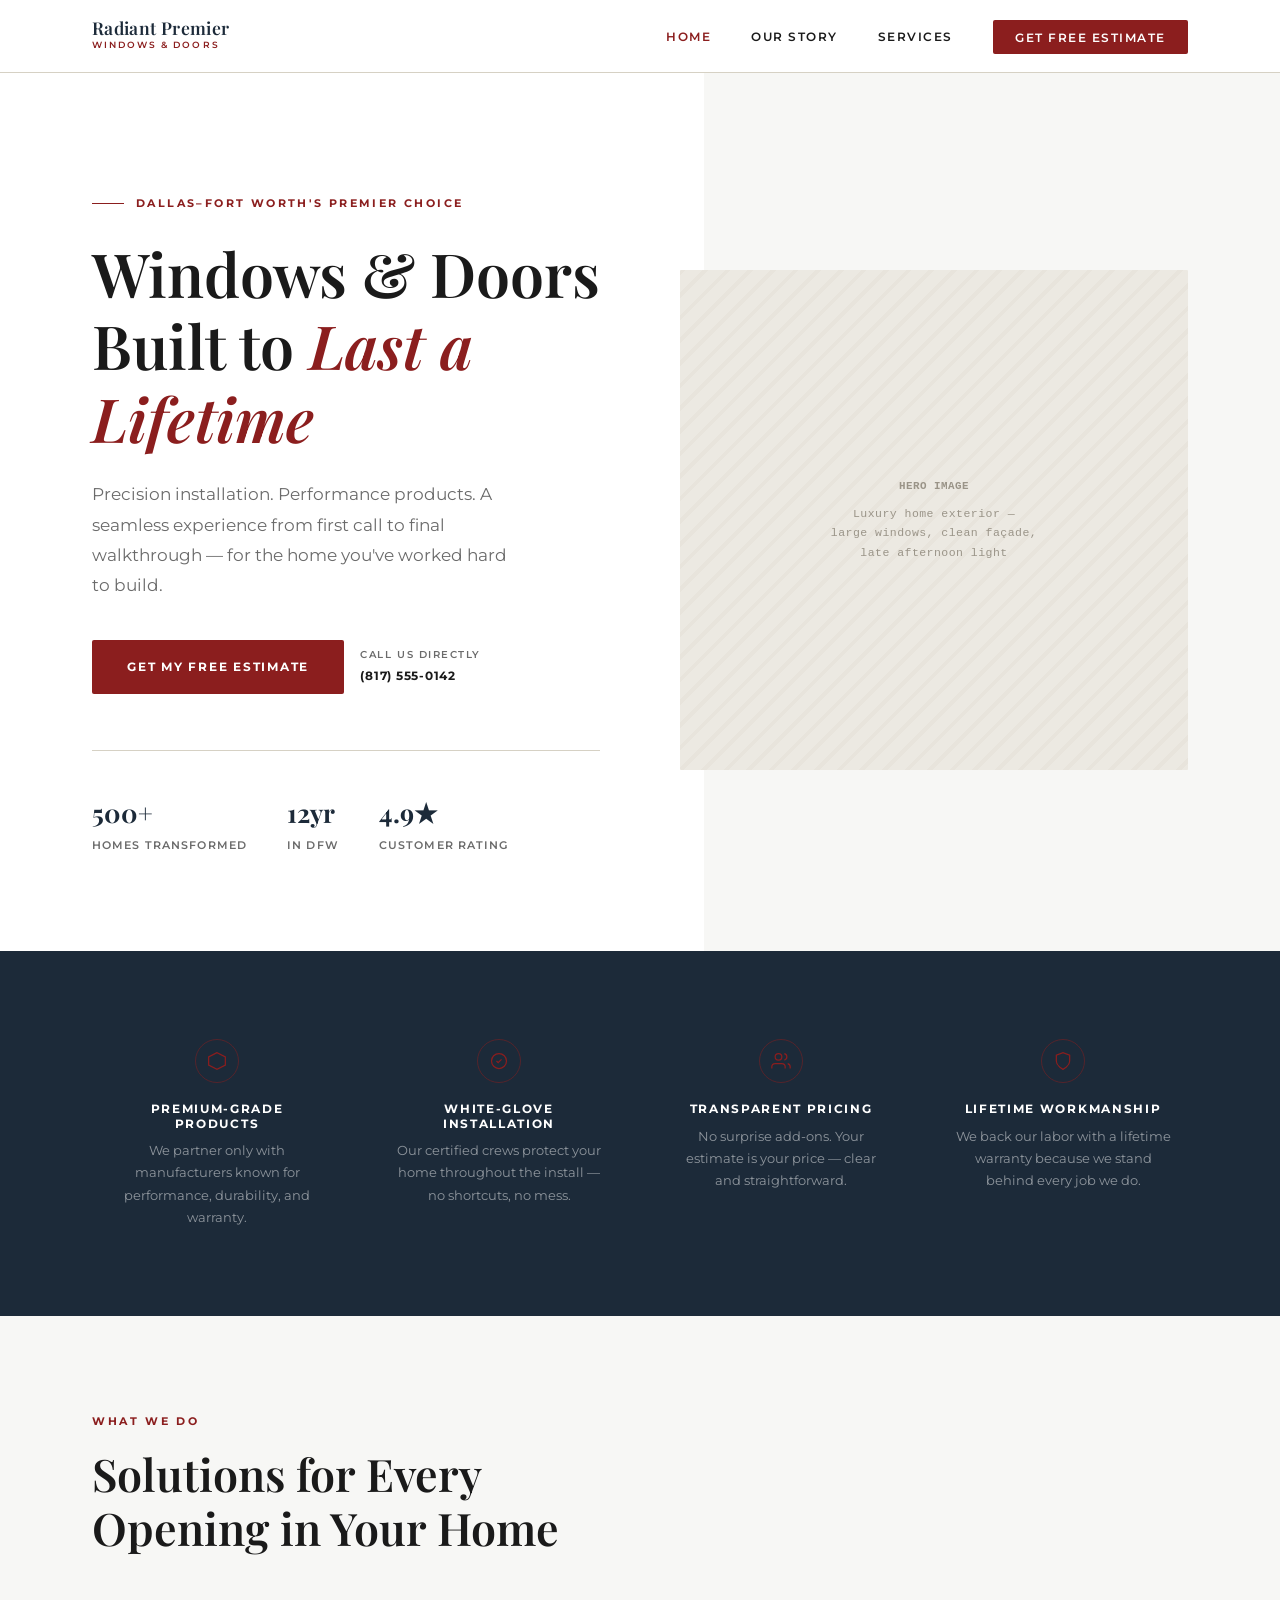
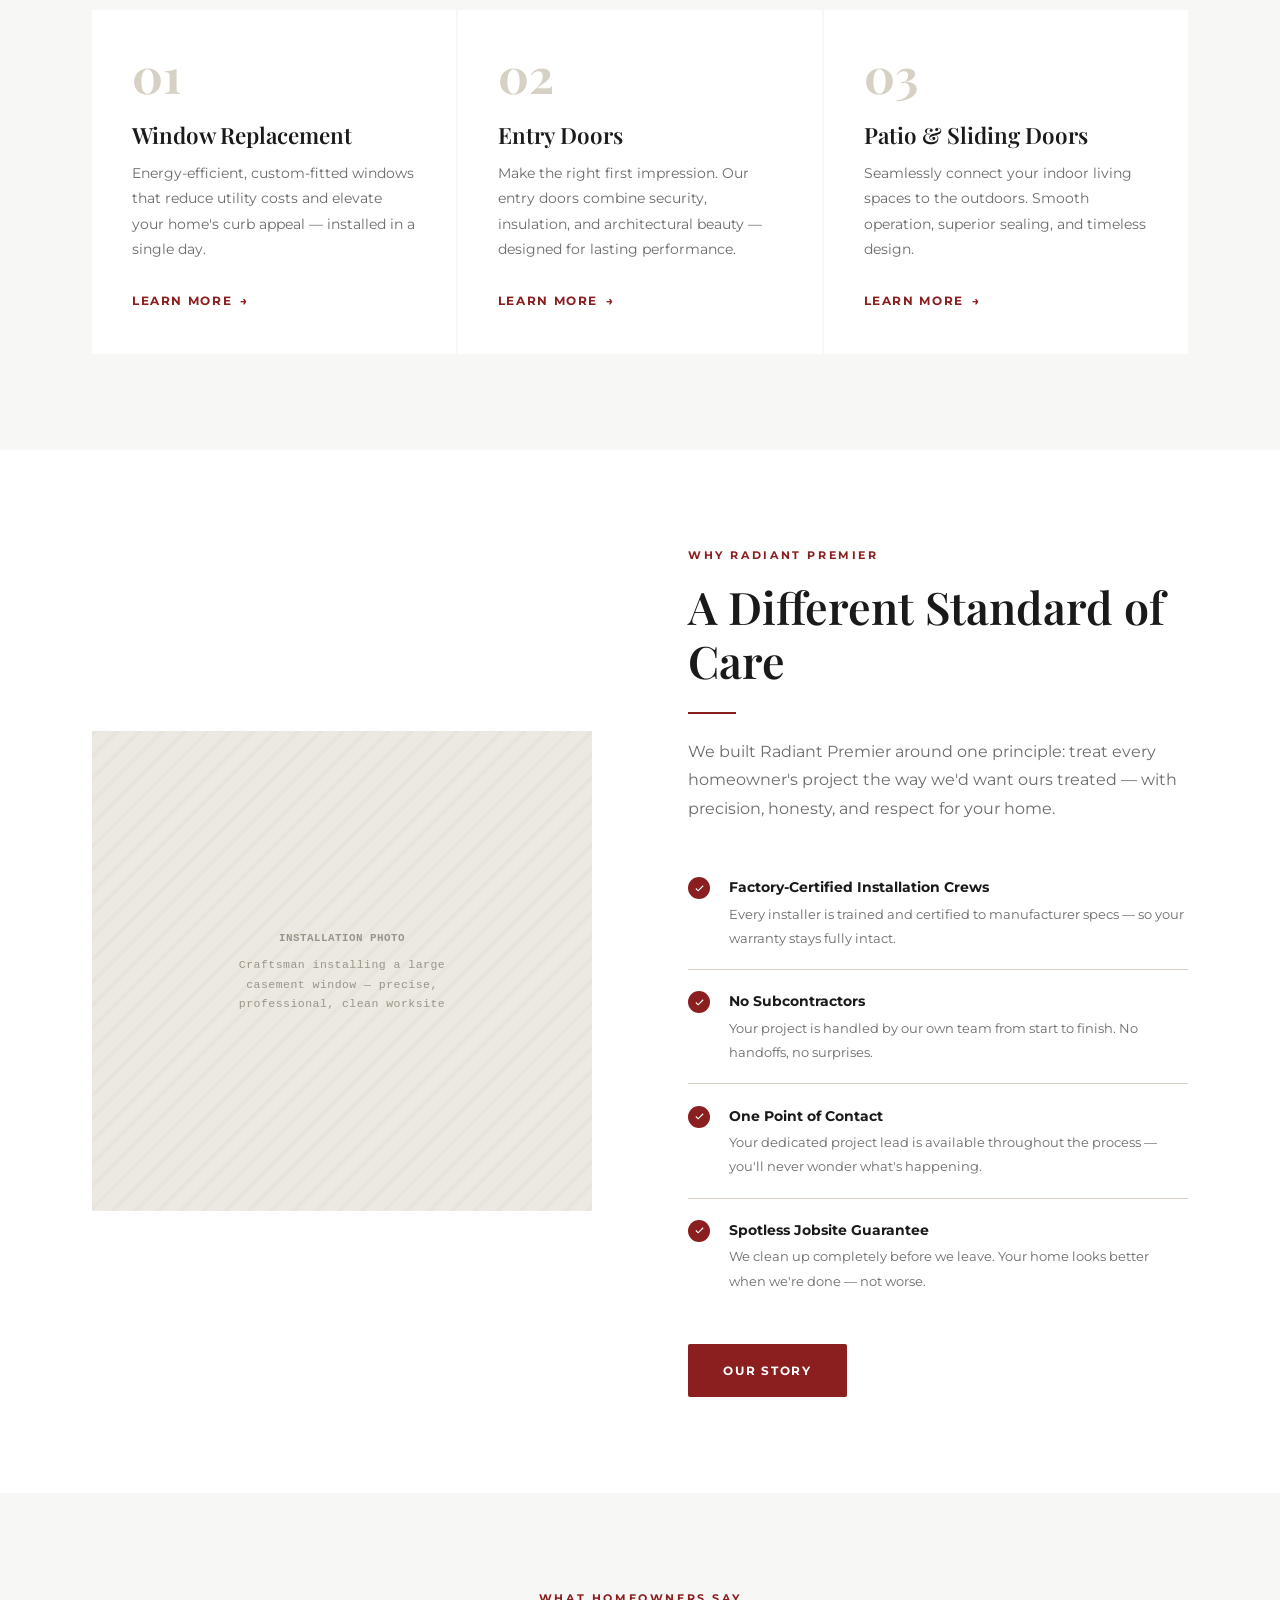
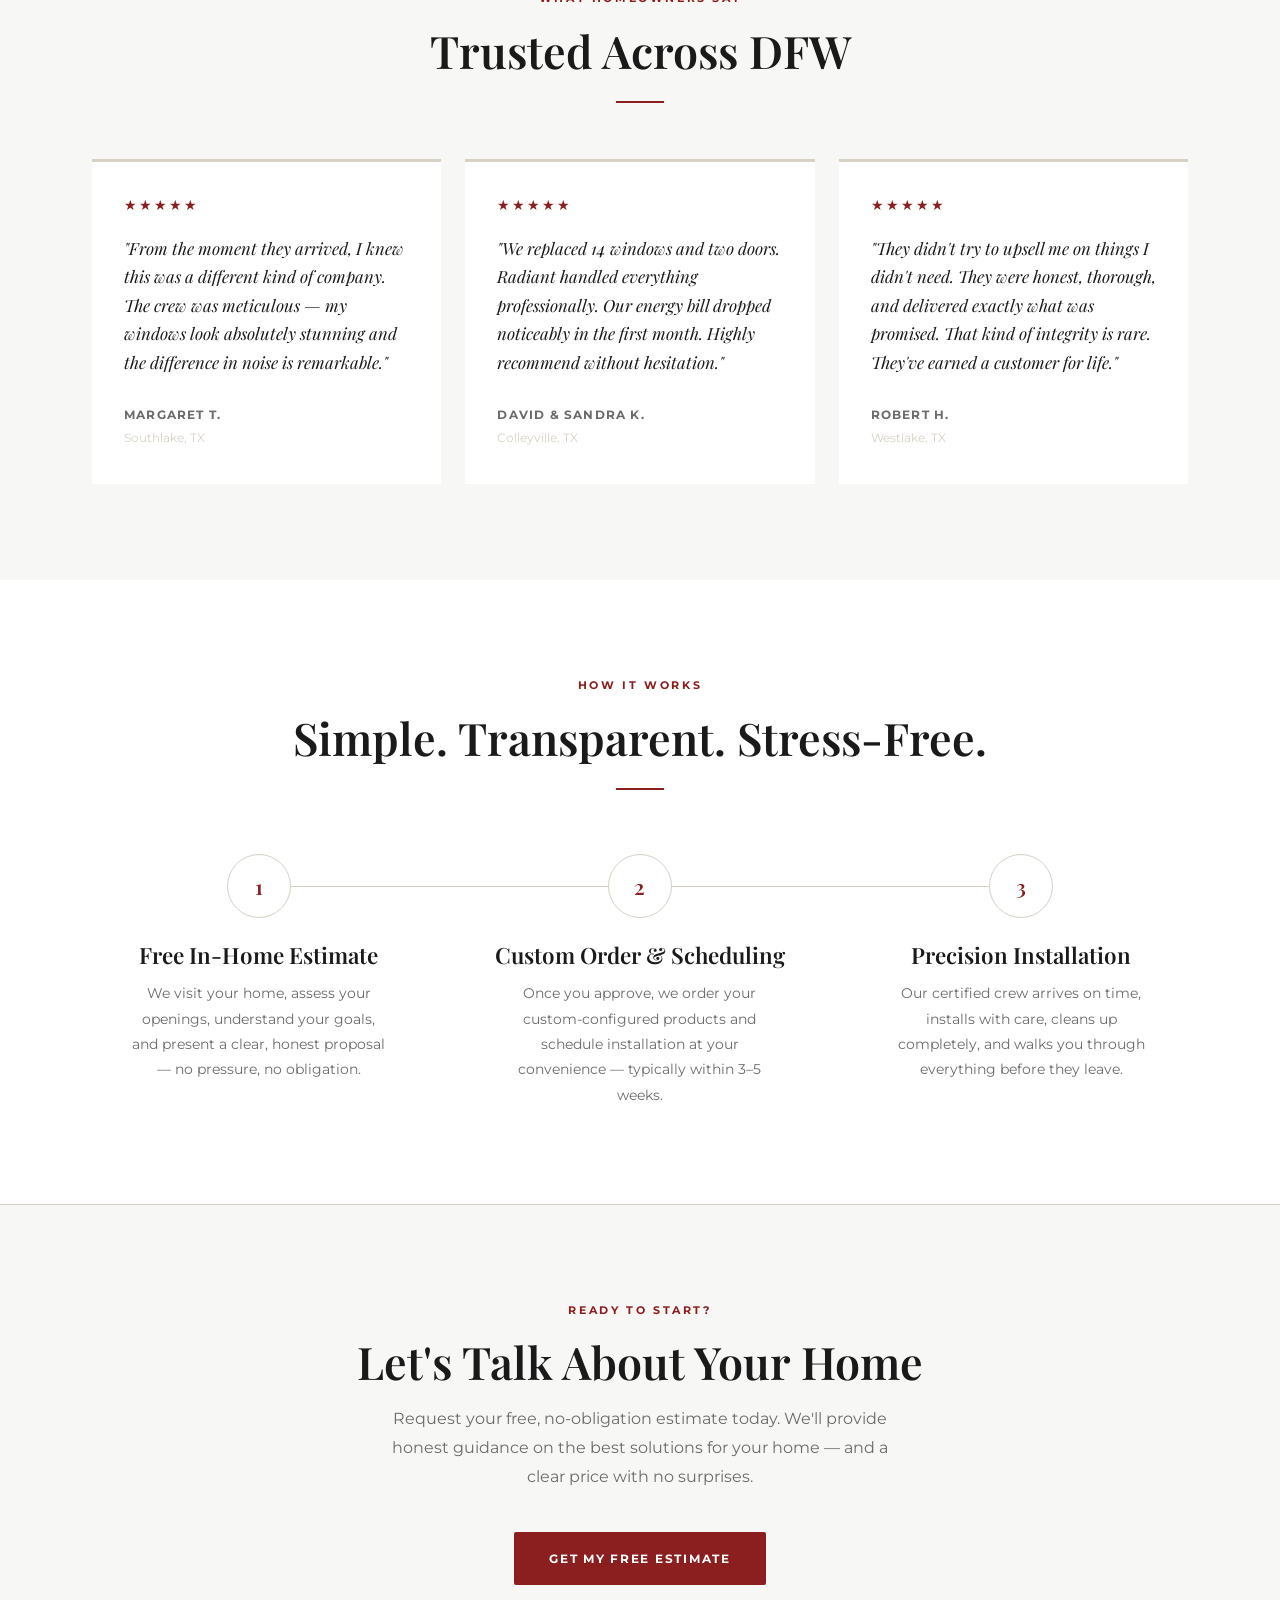
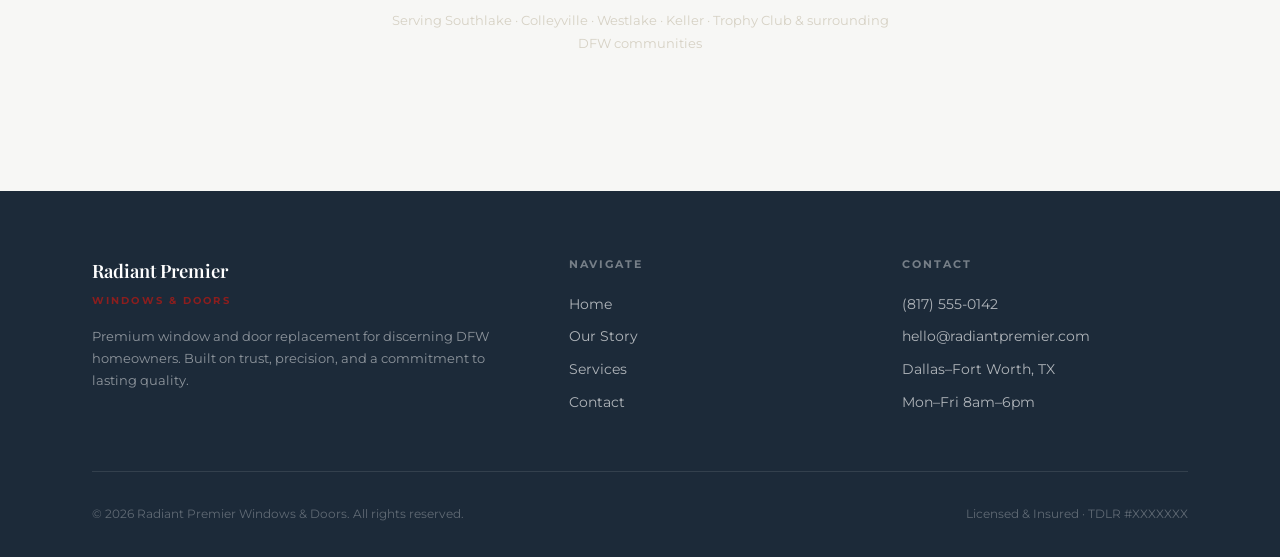
==== index.html @ 88d2a408 "Initial website upload" ====
<!DOCTYPE html>
<html lang="en">
<head>
  <meta charset="UTF-8" />
  <meta name="viewport" content="width=device-width, initial-scale=1.0" />
  <title>Radiant Premier Windows & Doors — Dallas–Fort Worth</title>
  <style>@import url('https://fonts.googleapis.com/css2?family=Playfair+Display:ital,wght@0,400;0,500;0,600;0,700;1,400;1,500&family=Montserrat:wght@300;400;500;600;700&display=swap');

*, *::before, *::after { box-sizing: border-box; margin: 0; padding: 0; }

:root {
  --bg: #F7F7F5;
  --white: #FFFFFF;
  --text: #1A1A1A;
  --text-secondary: #6B6B6B;
  --red: #8B1E1E;
  --red-dark: #6e1818;
  --navy: #1C2A39;
  --neutral: #D6D1C4;
  --font-serif: 'Playfair Display', Georgia, serif;
  --font-sans: 'Montserrat', Helvetica, sans-serif;
  --max: 1160px;
  --radius: 2px;
}

html { scroll-behavior: smooth; }

body {
  font-family: var(--font-sans);
  background: var(--bg);
  color: var(--text);
  font-size: 16px;
  line-height: 1.7;
  -webkit-font-smoothing: antialiased;
}

/* ── NAV ── */
nav {
  background: var(--white);
  border-bottom: 1px solid var(--neutral);
  position: sticky;
  top: 0;
  z-index: 100;
}

.nav-inner {
  max-width: var(--max);
  margin: 0 auto;
  padding: 0 2rem;
  height: 72px;
  display: flex;
  align-items: center;
  justify-content: space-between;
}

.logo {
  display: flex;
  flex-direction: column;
  gap: 1px;
  text-decoration: none;
}
.logo-name {
  font-family: var(--font-serif);
  font-size: 1.1rem;
  font-weight: 600;
  color: var(--navy);
  letter-spacing: 0.02em;
  line-height: 1;
}
.logo-tag {
  font-size: 0.58rem;
  font-weight: 600;
  letter-spacing: 0.22em;
  text-transform: uppercase;
  color: var(--red);
}

.nav-links {
  display: flex;
  gap: 2.5rem;
  list-style: none;
  align-items: center;
}
.nav-links a {
  text-decoration: none;
  font-size: 0.78rem;
  font-weight: 600;
  letter-spacing: 0.12em;
  text-transform: uppercase;
  color: var(--text);
  transition: color 0.2s;
}
.nav-links a:hover, .nav-links a.active { color: var(--red); }
.nav-cta {
  background: var(--red);
  color: var(--white) !important;
  padding: 0.6rem 1.4rem;
  border-radius: var(--radius);
  transition: background 0.2s !important;
}
.nav-cta:hover { background: var(--red-dark) !important; color: var(--white) !important; }

/* hamburger */
.hamburger { display: none; flex-direction: column; gap: 5px; cursor: pointer; background: none; border: none; padding: 4px; }
.hamburger span { display: block; width: 22px; height: 2px; background: var(--text); transition: all 0.3s; }
.mobile-menu {
  display: none;
  position: fixed;
  inset: 72px 0 0 0;
  background: var(--white);
  padding: 2rem;
  z-index: 99;
  flex-direction: column;
  gap: 1.5rem;
}
.mobile-menu a {
  font-size: 1.2rem;
  font-family: var(--font-serif);
  color: var(--text);
  text-decoration: none;
  border-bottom: 1px solid var(--neutral);
  padding-bottom: 1rem;
}
.mobile-menu a:hover { color: var(--red); }
.mobile-menu.open { display: flex; }

/* ── BUTTONS ── */
.btn {
  display: inline-block;
  background: var(--red);
  color: var(--white);
  font-family: var(--font-sans);
  font-size: 0.78rem;
  font-weight: 700;
  letter-spacing: 0.14em;
  text-transform: uppercase;
  padding: 1rem 2.2rem;
  border: none;
  border-radius: var(--radius);
  cursor: pointer;
  text-decoration: none;
  transition: background 0.2s, transform 0.15s;
}
.btn:hover { background: var(--red-dark); transform: translateY(-1px); }
.btn-outline {
  background: transparent;
  color: var(--white);
  border: 1.5px solid rgba(255,255,255,0.5);
}
.btn-outline:hover { background: rgba(255,255,255,0.08); }
.btn-navy {
  background: var(--navy);
}
.btn-navy:hover { background: #0f1d29; }

/* ── SHARED SECTIONS ── */
.container { max-width: var(--max); margin: 0 auto; padding: 0 2rem; }

section { padding: 6rem 0; }

.section-label {
  font-size: 0.68rem;
  font-weight: 700;
  letter-spacing: 0.24em;
  text-transform: uppercase;
  color: var(--red);
  margin-bottom: 1rem;
  display: block;
}

h1, h2, h3, h4 { font-family: var(--font-serif); font-weight: 600; line-height: 1.2; color: var(--text); }
h1 { font-size: clamp(2.4rem, 5vw, 3.8rem); }
h2 { font-size: clamp(1.9rem, 4vw, 2.8rem); }
h3 { font-size: 1.4rem; }
h4 { font-size: 1.1rem; }

p { color: var(--text-secondary); line-height: 1.8; }

.divider {
  width: 48px;
  height: 2px;
  background: var(--red);
  margin: 1.5rem 0;
}
.divider.center { margin: 1.5rem auto; }

/* ── IMAGE PLACEHOLDER ── */
.img-placeholder {
  background: repeating-linear-gradient(
    135deg,
    #e8e4dc 0px,
    #e8e4dc 4px,
    #ece9e2 4px,
    #ece9e2 16px
  );
  display: flex;
  align-items: center;
  justify-content: center;
  flex-direction: column;
  gap: 0.5rem;
  color: #9a9488;
  font-family: monospace;
  font-size: 0.72rem;
  letter-spacing: 0.04em;
  text-align: center;
  padding: 1rem;
  border-radius: 1px;
}
.img-placeholder .img-label { font-weight: bold; font-size: 0.68rem; }

/* ── FOOTER ── */
footer {
  background: var(--navy);
  color: rgba(255,255,255,0.7);
  padding: 4rem 0 2rem;
  font-size: 0.85rem;
}
.footer-grid {
  display: grid;
  grid-template-columns: 1.5fr 1fr 1fr;
  gap: 3rem;
  padding-bottom: 3rem;
  border-bottom: 1px solid rgba(255,255,255,0.1);
  margin-bottom: 2rem;
}
.footer-logo-name {
  font-family: var(--font-serif);
  font-size: 1.15rem;
  font-weight: 600;
  color: var(--white);
  margin-bottom: 0.4rem;
}
.footer-logo-tag {
  font-size: 0.6rem;
  font-weight: 700;
  letter-spacing: 0.22em;
  text-transform: uppercase;
  color: var(--red);
  margin-bottom: 1rem;
}
.footer-desc { color: rgba(255,255,255,0.5); line-height: 1.7; font-size: 0.82rem; }
.footer-col h5 {
  font-family: var(--font-sans);
  font-size: 0.68rem;
  font-weight: 700;
  letter-spacing: 0.18em;
  text-transform: uppercase;
  color: rgba(255,255,255,0.4);
  margin-bottom: 1.2rem;
}
.footer-col ul { list-style: none; }
.footer-col ul li { margin-bottom: 0.6rem; }
.footer-col ul li a {
  color: rgba(255,255,255,0.65);
  text-decoration: none;
  transition: color 0.2s;
  font-size: 0.85rem;
}
.footer-col ul li a:hover { color: var(--white); }
.footer-bottom {
  display: flex;
  justify-content: space-between;
  align-items: center;
  flex-wrap: wrap;
  gap: 1rem;
  font-size: 0.75rem;
  color: rgba(255,255,255,0.3);
}

/* ── RESPONSIVE ── */
@media (max-width: 768px) {
  .nav-links { display: none; }
  .hamburger { display: flex; }
  section { padding: 4rem 0; }
  .footer-grid { grid-template-columns: 1fr; gap: 2rem; }
  .footer-bottom { flex-direction: column; text-align: center; }
}
</style>
  <style>
    /* ── HERO ── */
    .hero {
      background: var(--white);
      padding: 7rem 0 6rem;
      position: relative;
      overflow: hidden;
    }
    .hero::before {
      content: '';
      position: absolute;
      right: 0; top: 0; bottom: 0;
      width: 45%;
      background: var(--bg);
      z-index: 0;
    }
    .hero-inner {
      max-width: var(--max);
      margin: 0 auto;
      padding: 0 2rem;
      display: grid;
      grid-template-columns: 1fr 1fr;
      gap: 5rem;
      align-items: center;
      position: relative;
      z-index: 1;
    }
    .hero-eyebrow {
      display: inline-flex;
      align-items: center;
      gap: 0.75rem;
      font-size: 0.68rem;
      font-weight: 700;
      letter-spacing: 0.22em;
      text-transform: uppercase;
      color: var(--red);
      margin-bottom: 1.5rem;
    }
    .hero-eyebrow::before {
      content: '';
      display: block;
      width: 32px;
      height: 1.5px;
      background: var(--red);
    }
    .hero h1 { margin-bottom: 1.5rem; }
    .hero h1 em { font-style: italic; color: var(--red); }
    .hero-sub {
      font-size: 1.05rem;
      color: var(--text-secondary);
      margin-bottom: 2.5rem;
      max-width: 420px;
      line-height: 1.8;
    }
    .hero-actions { display: flex; gap: 1rem; flex-wrap: wrap; align-items: center; }
    .hero-phone {
      font-size: 0.78rem;
      font-weight: 700;
      letter-spacing: 0.06em;
      color: var(--text);
      text-decoration: none;
    }
    .hero-phone span { display: block; font-size: 0.6rem; font-weight: 600; letter-spacing: 0.16em; text-transform: uppercase; color: var(--text-secondary); margin-bottom: 2px; }
    .hero-img {
      height: 500px;
      border-radius: 1px;
    }
    .hero-trust {
      display: flex;
      gap: 2.5rem;
      margin-top: 3.5rem;
      padding-top: 2.5rem;
      border-top: 1px solid var(--neutral);
    }
    .trust-item { display: flex; flex-direction: column; gap: 2px; }
    .trust-num { font-family: var(--font-serif); font-size: 1.6rem; font-weight: 700; color: var(--navy); }
    .trust-label { font-size: 0.7rem; font-weight: 600; letter-spacing: 0.1em; text-transform: uppercase; color: var(--text-secondary); }

    /* ── VALUE PROPS ── */
    .values { background: var(--navy); padding: 4.5rem 0; }
    .values-grid {
      display: grid;
      grid-template-columns: repeat(4, 1fr);
      gap: 2rem;
    }
    .value-item { text-align: center; padding: 1rem; }
    .value-icon {
      width: 44px; height: 44px;
      border: 1.5px solid rgba(139,30,30,0.5);
      border-radius: 50%;
      display: flex; align-items: center; justify-content: center;
      margin: 0 auto 1.2rem;
    }
    .value-icon svg { width: 20px; height: 20px; stroke: var(--red); fill: none; stroke-width: 1.5; }
    .value-item h4 { font-family: var(--font-sans); font-size: 0.75rem; font-weight: 700; letter-spacing: 0.14em; text-transform: uppercase; color: var(--white); margin-bottom: 0.5rem; }
    .value-item p { font-size: 0.82rem; color: rgba(255,255,255,0.5); line-height: 1.7; }

    /* ── SERVICES PREVIEW ── */
    .services-grid {
      display: grid;
      grid-template-columns: repeat(3, 1fr);
      gap: 1.5px;
      margin-top: 3.5rem;
    }
    .service-card {
      background: var(--white);
      padding: 2.5rem;
      position: relative;
      overflow: hidden;
      transition: box-shadow 0.3s;
    }
    .service-card::after {
      content: '';
      position: absolute;
      bottom: 0; left: 0; right: 0;
      height: 3px;
      background: var(--red);
      transform: scaleX(0);
      transition: transform 0.3s;
    }
    .service-card:hover { box-shadow: 0 12px 40px rgba(0,0,0,0.07); }
    .service-card:hover::after { transform: scaleX(1); }
    .service-num { font-family: var(--font-serif); font-size: 3rem; font-weight: 700; color: var(--neutral); line-height: 1; margin-bottom: 1.5rem; }
    .service-card h3 { margin-bottom: 0.75rem; }
    .service-card p { font-size: 0.88rem; margin-bottom: 1.5rem; }
    .service-link {
      font-size: 0.72rem;
      font-weight: 700;
      letter-spacing: 0.14em;
      text-transform: uppercase;
      color: var(--red);
      text-decoration: none;
      display: inline-flex;
      align-items: center;
      gap: 0.5rem;
    }
    .service-link::after { content: '→'; }

    /* ── WHY US ── */
    .why { background: var(--white); }
    .why-inner {
      display: grid;
      grid-template-columns: 1fr 1fr;
      gap: 6rem;
      align-items: center;
    }
    .why-img { height: 480px; }
    .why-list { list-style: none; margin-top: 2rem; }
    .why-list li {
      display: flex;
      gap: 1.2rem;
      padding: 1.2rem 0;
      border-bottom: 1px solid var(--neutral);
    }
    .why-list li:last-child { border-bottom: none; }
    .why-check {
      width: 22px; height: 22px; flex-shrink: 0;
      background: var(--red);
      border-radius: 50%;
      display: flex; align-items: center; justify-content: center;
      margin-top: 2px;
    }
    .why-check svg { width: 11px; height: 11px; stroke: white; fill: none; stroke-width: 2.5; }
    .why-list strong { display: block; font-size: 0.9rem; font-weight: 700; color: var(--text); margin-bottom: 2px; font-family: var(--font-sans); }
    .why-list p { font-size: 0.84rem; }

    /* ── TESTIMONIALS ── */
    .testimonials { background: var(--bg); }
    .testi-grid {
      display: grid;
      grid-template-columns: repeat(3, 1fr);
      gap: 1.5rem;
      margin-top: 3.5rem;
    }
    .testi-card {
      background: var(--white);
      padding: 2rem 2rem 2.2rem;
      border-top: 3px solid var(--neutral);
      transition: border-color 0.2s;
    }
    .testi-card:hover { border-color: var(--red); }
    .stars { color: var(--red); font-size: 0.85rem; letter-spacing: 2px; margin-bottom: 1rem; }
    .testi-text { font-family: var(--font-serif); font-size: 1.05rem; font-style: italic; color: var(--text); line-height: 1.7; margin-bottom: 1.5rem; }
    .testi-author { font-size: 0.75rem; font-weight: 700; letter-spacing: 0.1em; text-transform: uppercase; color: var(--text-secondary); }
    .testi-location { font-size: 0.72rem; color: var(--neutral); display: block; margin-top: 2px; }

    /* ── PROCESS ── */
    .process { background: var(--white); }
    .process-grid {
      display: grid;
      grid-template-columns: repeat(3, 1fr);
      gap: 3rem;
      margin-top: 4rem;
      position: relative;
    }
    .process-grid::before {
      content: '';
      position: absolute;
      top: 32px; left: calc(16.66% + 1rem); right: calc(16.66% + 1rem);
      height: 1px;
      background: var(--neutral);
    }
    .process-step { text-align: center; }
    .process-num {
      width: 64px; height: 64px;
      border: 1.5px solid var(--neutral);
      border-radius: 50%;
      display: flex; align-items: center; justify-content: center;
      margin: 0 auto 1.5rem;
      font-family: var(--font-serif);
      font-size: 1.3rem;
      font-weight: 600;
      color: var(--red);
      background: var(--white);
      position: relative;
      z-index: 1;
    }
    .process-step h3 { margin-bottom: 0.75rem; }
    .process-step p { font-size: 0.88rem; max-width: 260px; margin: 0 auto; }

    /* ── FINAL CTA ── */
    .final-cta {
      background: var(--bg);
      border-top: 1px solid var(--neutral);
      text-align: center;
    }
    .final-cta h2 { margin-bottom: 1rem; }
    .final-cta p { max-width: 520px; margin: 0 auto 2.5rem; }

    /* responsive */
    @media (max-width: 900px) {
      .hero::before { display: none; }
      .hero-inner { grid-template-columns: 1fr; gap: 3rem; }
      .hero-img { height: 300px; }
      .hero-trust { gap: 1.5rem; }
      .values-grid { grid-template-columns: repeat(2, 1fr); }
      .services-grid { grid-template-columns: 1fr; }
      .why-inner { grid-template-columns: 1fr; gap: 3rem; }
      .why-img { height: 280px; }
      .testi-grid { grid-template-columns: 1fr; }
      .process-grid { grid-template-columns: 1fr; gap: 2rem; }
      .process-grid::before { display: none; }
    }
  </style>
</head>
<body>

<!-- NAV -->
<nav>
  <div class="nav-inner">
    <a href="index.html" class="logo">
      <span class="logo-name">Radiant Premier</span>
      <span class="logo-tag">Windows &amp; Doors</span>
    </a>
    <ul class="nav-links">
      <li><a href="index.html" class="active">Home</a></li>
      <li><a href="story.html">Our Story</a></li>
      <li><a href="services.html">Services</a></li>
      <li><a href="contact.html" class="nav-cta">Get Free Estimate</a></li>
    </ul>
    <button class="hamburger" onclick="toggleMenu()" aria-label="Menu">
      <span></span><span></span><span></span>
    </button>
  </div>
</nav>
<div class="mobile-menu" id="mobileMenu">
  <a href="index.html">Home</a>
  <a href="story.html">Our Story</a>
  <a href="services.html">Services</a>
  <a href="contact.html">Get Free Estimate</a>
</div>

<!-- HERO -->
<section class="hero">
  <div class="hero-inner">
    <div class="hero-content">
      <span class="hero-eyebrow">Dallas–Fort Worth's Premier Choice</span>
      <h1>Windows &amp; Doors<br/>Built to <em>Last a Lifetime</em></h1>
      <p class="hero-sub">Precision installation. Performance products. A seamless experience from first call to final walkthrough — for the home you've worked hard to build.</p>
      <div class="hero-actions">
        <a href="contact.html" class="btn">Get My Free Estimate</a>
        <a href="tel:+18175550142" class="hero-phone">
          <span>Call us directly</span>
          (817) 555-0142
        </a>
      </div>
      <div class="hero-trust">
        <div class="trust-item">
          <span class="trust-num">500+</span>
          <span class="trust-label">Homes Transformed</span>
        </div>
        <div class="trust-item">
          <span class="trust-num">12yr</span>
          <span class="trust-label">In DFW</span>
        </div>
        <div class="trust-item">
          <span class="trust-num">4.9★</span>
          <span class="trust-label">Customer Rating</span>
        </div>
      </div>
    </div>
    <div class="img-placeholder hero-img">
      <div class="img-label">HERO IMAGE</div>
      <div>Luxury home exterior —<br/>large windows, clean façade,<br/>late afternoon light</div>
    </div>
  </div>
</section>

<!-- VALUE STRIP -->
<div class="values">
  <div class="container">
    <div class="values-grid">
      <div class="value-item">
        <div class="value-icon">
          <svg viewBox="0 0 24 24"><path d="M12 2L2 7v10l10 5 10-5V7L12 2z"/></svg>
        </div>
        <h4>Premium-Grade Products</h4>
        <p>We partner only with manufacturers known for performance, durability, and warranty.</p>
      </div>
      <div class="value-item">
        <div class="value-icon">
          <svg viewBox="0 0 24 24"><circle cx="12" cy="12" r="9"/><path d="M9 12l2 2 4-4"/></svg>
        </div>
        <h4>White-Glove Installation</h4>
        <p>Our certified crews protect your home throughout the install — no shortcuts, no mess.</p>
      </div>
      <div class="value-item">
        <div class="value-icon">
          <svg viewBox="0 0 24 24"><path d="M17 21v-2a4 4 0 0 0-4-4H5a4 4 0 0 0-4 4v2"/><circle cx="9" cy="7" r="4"/><path d="M23 21v-2a4 4 0 0 0-3-3.87"/><path d="M16 3.13a4 4 0 0 1 0 7.75"/></svg>
        </div>
        <h4>Transparent Pricing</h4>
        <p>No surprise add-ons. Your estimate is your price — clear and straightforward.</p>
      </div>
      <div class="value-item">
        <div class="value-icon">
          <svg viewBox="0 0 24 24"><path d="M12 22s8-4 8-10V5l-8-3-8 3v7c0 6 8 10 8 10z"/></svg>
        </div>
        <h4>Lifetime Workmanship</h4>
        <p>We back our labor with a lifetime warranty because we stand behind every job we do.</p>
      </div>
    </div>
  </div>
</div>

<!-- SERVICES PREVIEW -->
<section>
  <div class="container">
    <span class="section-label">What We Do</span>
    <h2>Solutions for Every<br/>Opening in Your Home</h2>
    <div class="services-grid">
      <div class="service-card">
        <div class="service-num">01</div>
        <h3>Window Replacement</h3>
        <p>Energy-efficient, custom-fitted windows that reduce utility costs and elevate your home's curb appeal — installed in a single day.</p>
        <a href="services.html" class="service-link">Learn more</a>
      </div>
      <div class="service-card">
        <div class="service-num">02</div>
        <h3>Entry Doors</h3>
        <p>Make the right first impression. Our entry doors combine security, insulation, and architectural beauty — designed for lasting performance.</p>
        <a href="services.html" class="service-link">Learn more</a>
      </div>
      <div class="service-card">
        <div class="service-num">03</div>
        <h3>Patio &amp; Sliding Doors</h3>
        <p>Seamlessly connect your indoor living spaces to the outdoors. Smooth operation, superior sealing, and timeless design.</p>
        <a href="services.html" class="service-link">Learn more</a>
      </div>
    </div>
  </div>
</section>

<!-- WHY US -->
<section class="why">
  <div class="container">
    <div class="why-inner">
      <div class="img-placeholder why-img">
        <div class="img-label">INSTALLATION PHOTO</div>
        <div>Craftsman installing a large<br/>casement window — precise,<br/>professional, clean worksite</div>
      </div>
      <div>
        <span class="section-label">Why Radiant Premier</span>
        <h2>A Different Standard of Care</h2>
        <div class="divider"></div>
        <p>We built Radiant Premier around one principle: treat every homeowner's project the way we'd want ours treated — with precision, honesty, and respect for your home.</p>
        <ul class="why-list">
          <li>
            <div class="why-check"><svg viewBox="0 0 24 24"><polyline points="20 6 9 17 4 12"/></svg></div>
            <div>
              <strong>Factory-Certified Installation Crews</strong>
              <p>Every installer is trained and certified to manufacturer specs — so your warranty stays fully intact.</p>
            </div>
          </li>
          <li>
            <div class="why-check"><svg viewBox="0 0 24 24"><polyline points="20 6 9 17 4 12"/></svg></div>
            <div>
              <strong>No Subcontractors</strong>
              <p>Your project is handled by our own team from start to finish. No handoffs, no surprises.</p>
            </div>
          </li>
          <li>
            <div class="why-check"><svg viewBox="0 0 24 24"><polyline points="20 6 9 17 4 12"/></svg></div>
            <div>
              <strong>One Point of Contact</strong>
              <p>Your dedicated project lead is available throughout the process — you'll never wonder what's happening.</p>
            </div>
          </li>
          <li>
            <div class="why-check"><svg viewBox="0 0 24 24"><polyline points="20 6 9 17 4 12"/></svg></div>
            <div>
              <strong>Spotless Jobsite Guarantee</strong>
              <p>We clean up completely before we leave. Your home looks better when we're done — not worse.</p>
            </div>
          </li>
        </ul>
        <a href="story.html" class="btn" style="margin-top:2rem;">Our Story</a>
      </div>
    </div>
  </div>
</section>

<!-- TESTIMONIALS -->
<section class="testimonials">
  <div class="container">
    <div style="text-align:center;">
      <span class="section-label">What Homeowners Say</span>
      <h2>Trusted Across DFW</h2>
      <div class="divider center"></div>
    </div>
    <div class="testi-grid">
      <div class="testi-card">
        <div class="stars">★★★★★</div>
        <p class="testi-text">"From the moment they arrived, I knew this was a different kind of company. The crew was meticulous — my windows look absolutely stunning and the difference in noise is remarkable."</p>
        <span class="testi-author">Margaret T.</span>
        <span class="testi-location">Southlake, TX</span>
      </div>
      <div class="testi-card">
        <div class="stars">★★★★★</div>
        <p class="testi-text">"We replaced 14 windows and two doors. Radiant handled everything professionally. Our energy bill dropped noticeably in the first month. Highly recommend without hesitation."</p>
        <span class="testi-author">David &amp; Sandra K.</span>
        <span class="testi-location">Colleyville, TX</span>
      </div>
      <div class="testi-card">
        <div class="stars">★★★★★</div>
        <p class="testi-text">"They didn't try to upsell me on things I didn't need. They were honest, thorough, and delivered exactly what was promised. That kind of integrity is rare. They've earned a customer for life."</p>
        <span class="testi-author">Robert H.</span>
        <span class="testi-location">Westlake, TX</span>
      </div>
    </div>
  </div>
</section>

<!-- PROCESS -->
<section class="process">
  <div class="container">
    <div style="text-align:center;">
      <span class="section-label">How It Works</span>
      <h2>Simple. Transparent. Stress-Free.</h2>
      <div class="divider center"></div>
    </div>
    <div class="process-grid">
      <div class="process-step">
        <div class="process-num">1</div>
        <h3>Free In-Home Estimate</h3>
        <p>We visit your home, assess your openings, understand your goals, and present a clear, honest proposal — no pressure, no obligation.</p>
      </div>
      <div class="process-step">
        <div class="process-num">2</div>
        <h3>Custom Order &amp; Scheduling</h3>
        <p>Once you approve, we order your custom-configured products and schedule installation at your convenience — typically within 3–5 weeks.</p>
      </div>
      <div class="process-step">
        <div class="process-num">3</div>
        <h3>Precision Installation</h3>
        <p>Our certified crew arrives on time, installs with care, cleans up completely, and walks you through everything before they leave.</p>
      </div>
    </div>
  </div>
</section>

<!-- FINAL CTA -->
<section class="final-cta">
  <div class="container">
    <span class="section-label">Ready to Start?</span>
    <h2>Let's Talk About Your Home</h2>
    <p>Request your free, no-obligation estimate today. We'll provide honest guidance on the best solutions for your home — and a clear price with no surprises.</p>
    <a href="contact.html" class="btn">Get My Free Estimate</a>
    <p style="margin-top:1.5rem; font-size:0.8rem; color:var(--neutral);">Serving Southlake · Colleyville · Westlake · Keller · Trophy Club &amp; surrounding DFW communities</p>
  </div>
</section>

<!-- FOOTER -->
<footer>
  <div class="container">
    <div class="footer-grid">
      <div>
        <div class="footer-logo-name">Radiant Premier</div>
        <div class="footer-logo-tag">Windows &amp; Doors</div>
        <p class="footer-desc">Premium window and door replacement for discerning DFW homeowners. Built on trust, precision, and a commitment to lasting quality.</p>
      </div>
      <div class="footer-col">
        <h5>Navigate</h5>
        <ul>
          <li><a href="index.html">Home</a></li>
          <li><a href="story.html">Our Story</a></li>
          <li><a href="services.html">Services</a></li>
          <li><a href="contact.html">Contact</a></li>
        </ul>
      </div>
      <div class="footer-col">
        <h5>Contact</h5>
        <ul>
          <li><a href="tel:+18175550142">(817) 555-0142</a></li>
          <li><a href="mailto:hello@radiantpremier.com">hello@radiantpremier.com</a></li>
          <li><a href="#">Dallas–Fort Worth, TX</a></li>
          <li><a href="#">Mon–Fri 8am–6pm</a></li>
        </ul>
      </div>
    </div>
    <div class="footer-bottom">
      <span>© 2026 Radiant Premier Windows &amp; Doors. All rights reserved.</span>
      <span>Licensed &amp; Insured · TDLR #XXXXXXX</span>
    </div>
  </div>
</footer>

<script>
function toggleMenu() {
  document.getElementById('mobileMenu').classList.toggle('open');
}
</script>
</body>
</html>
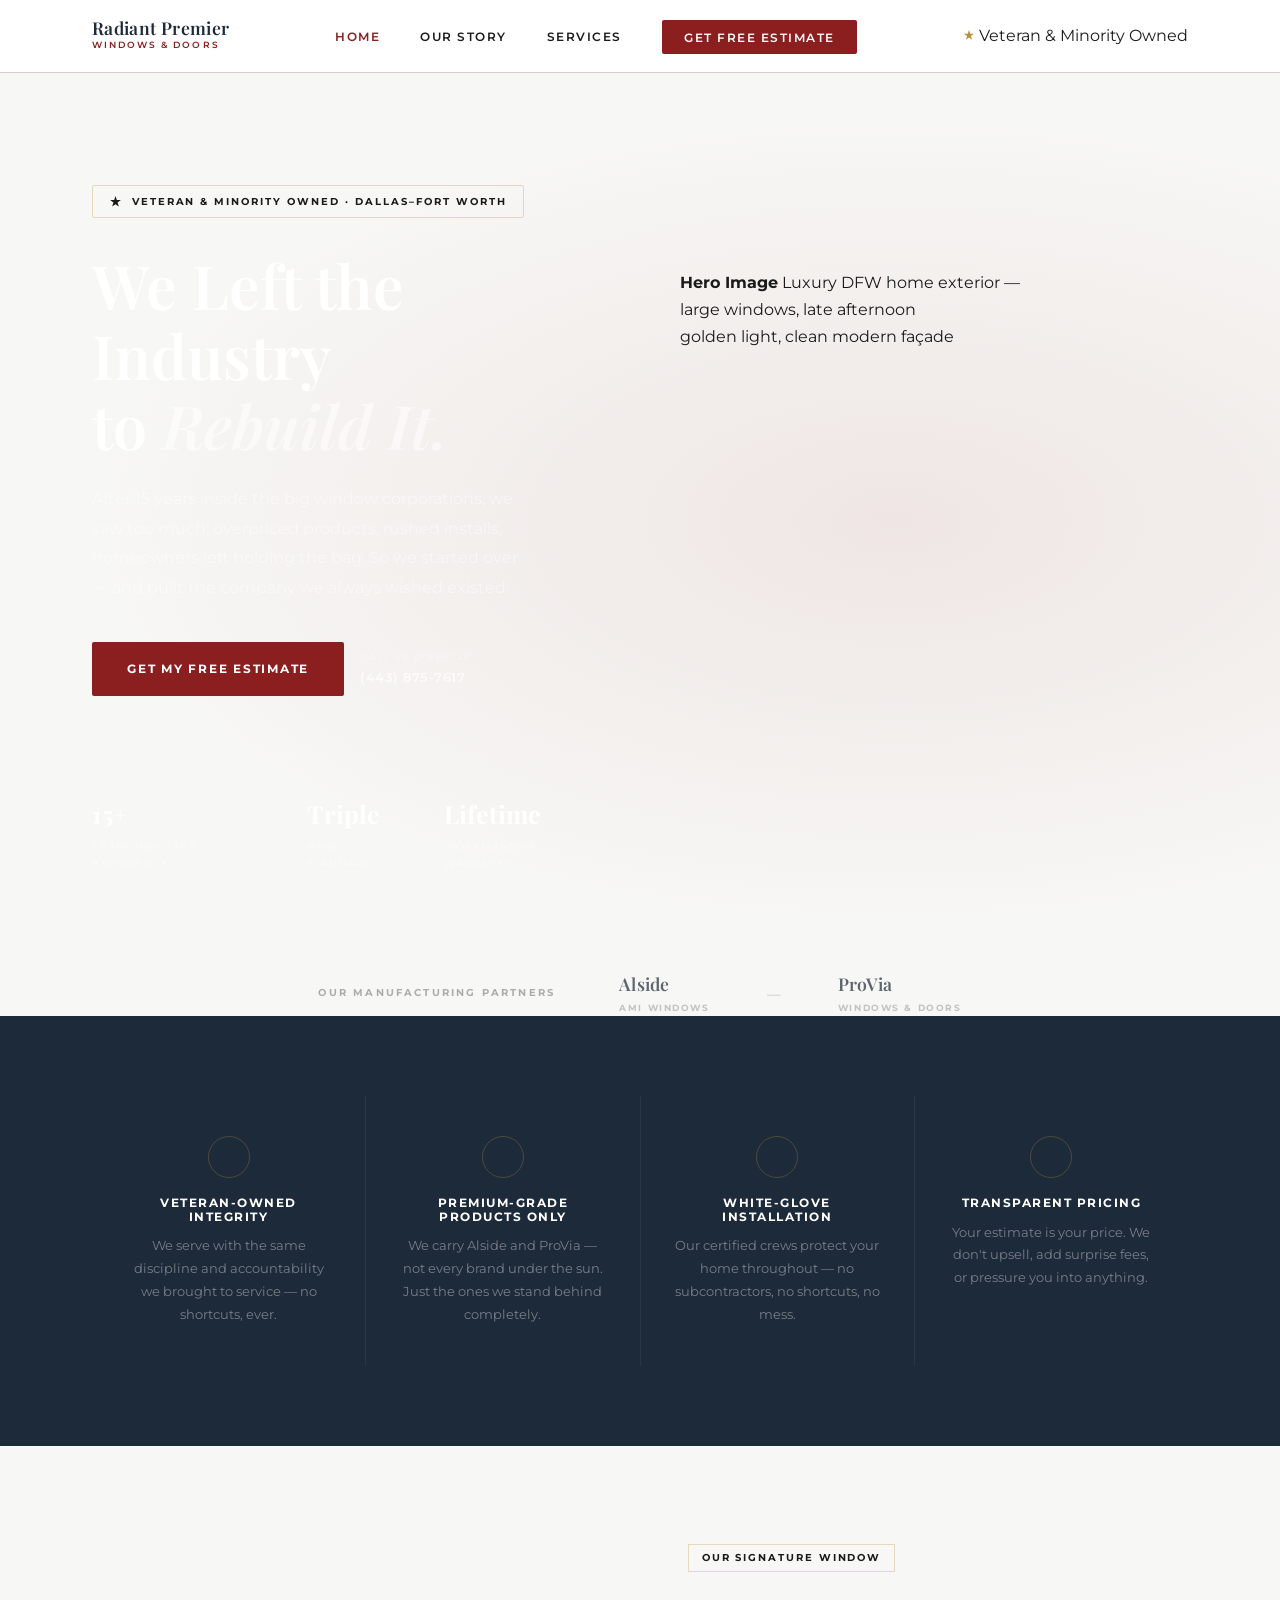
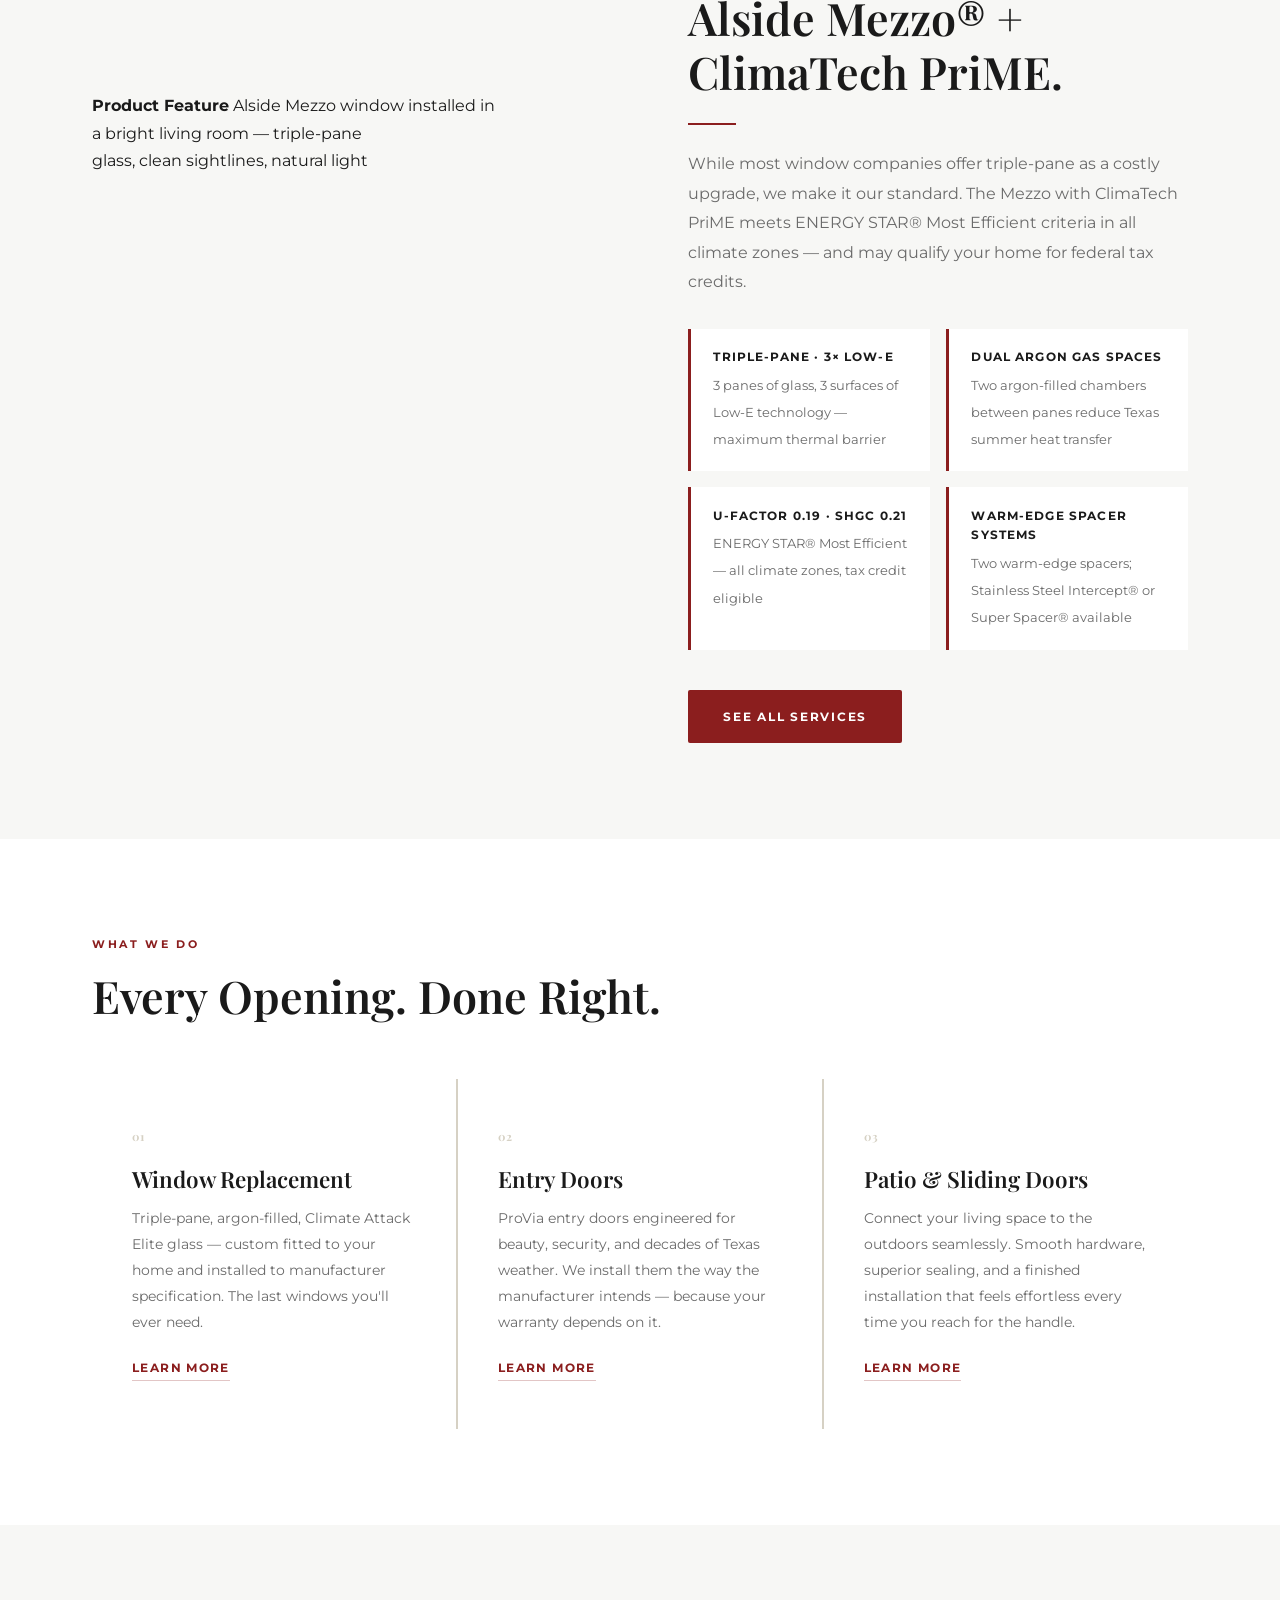
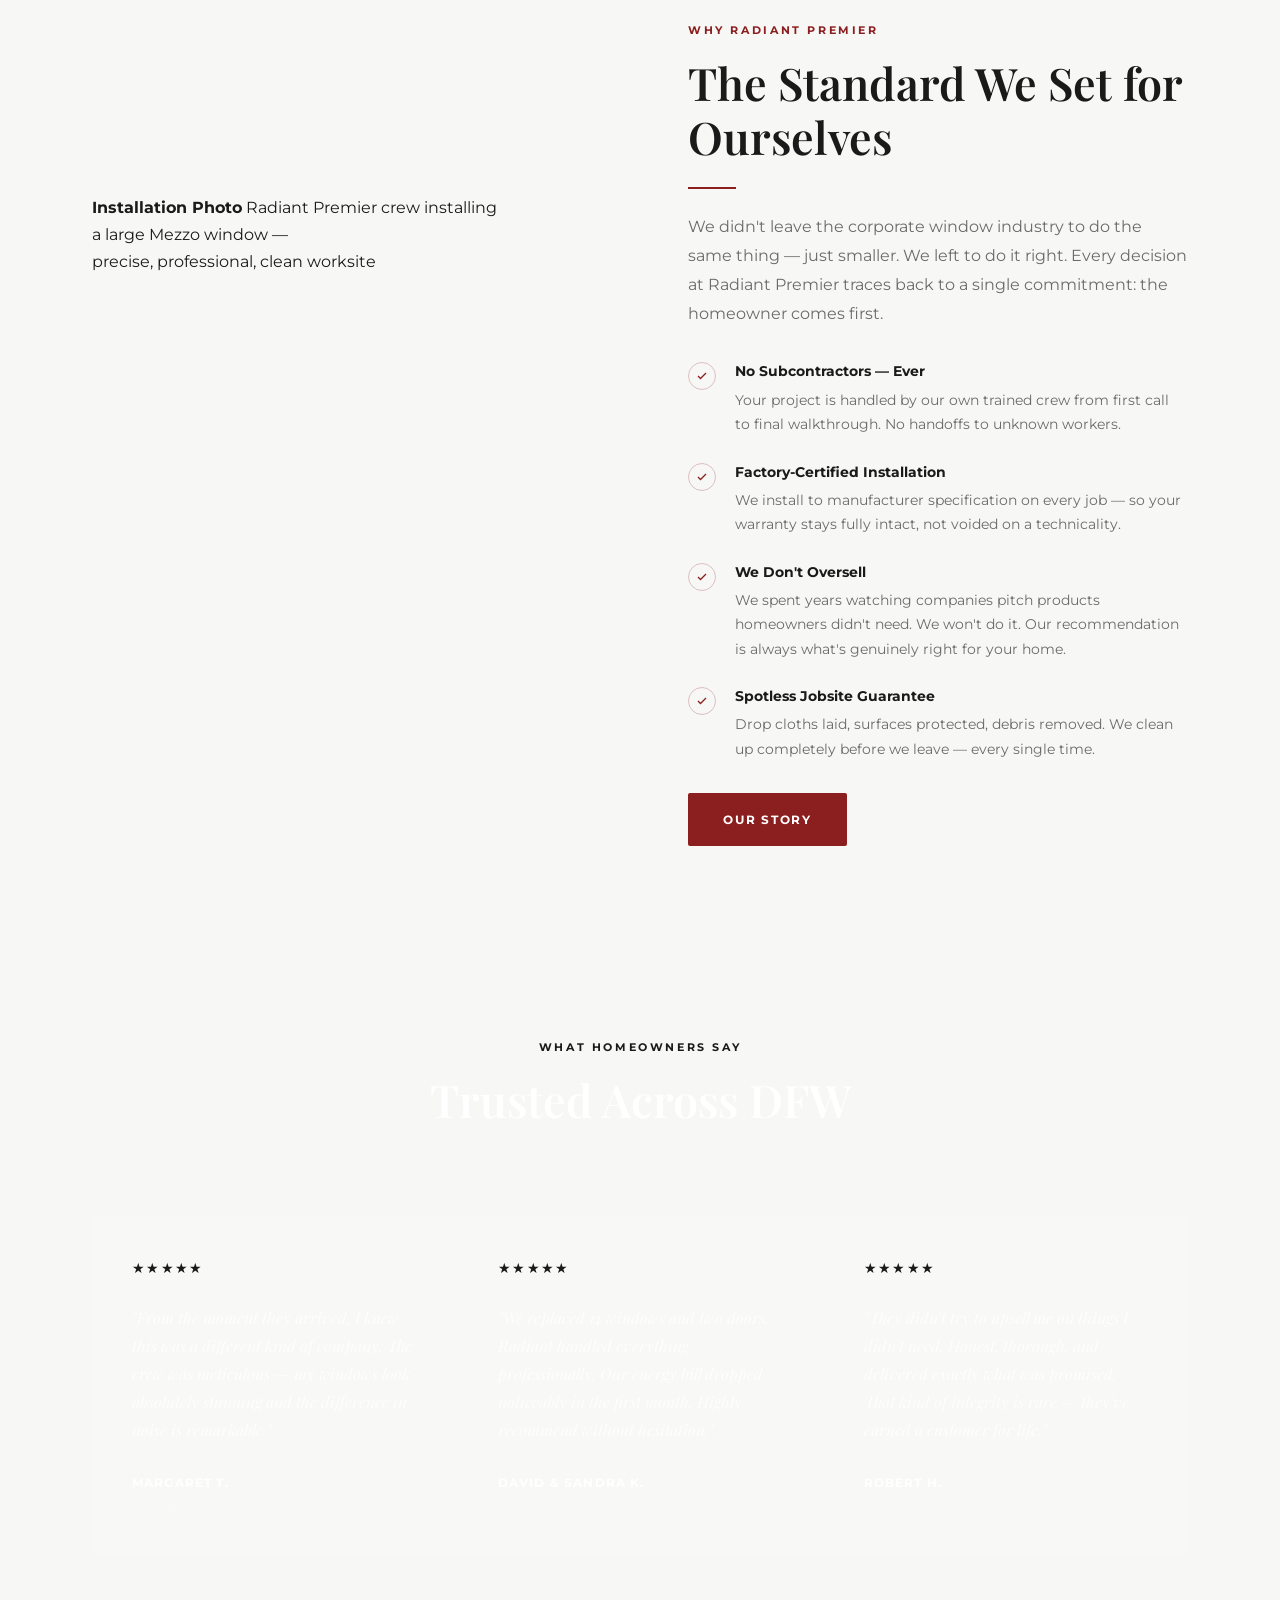
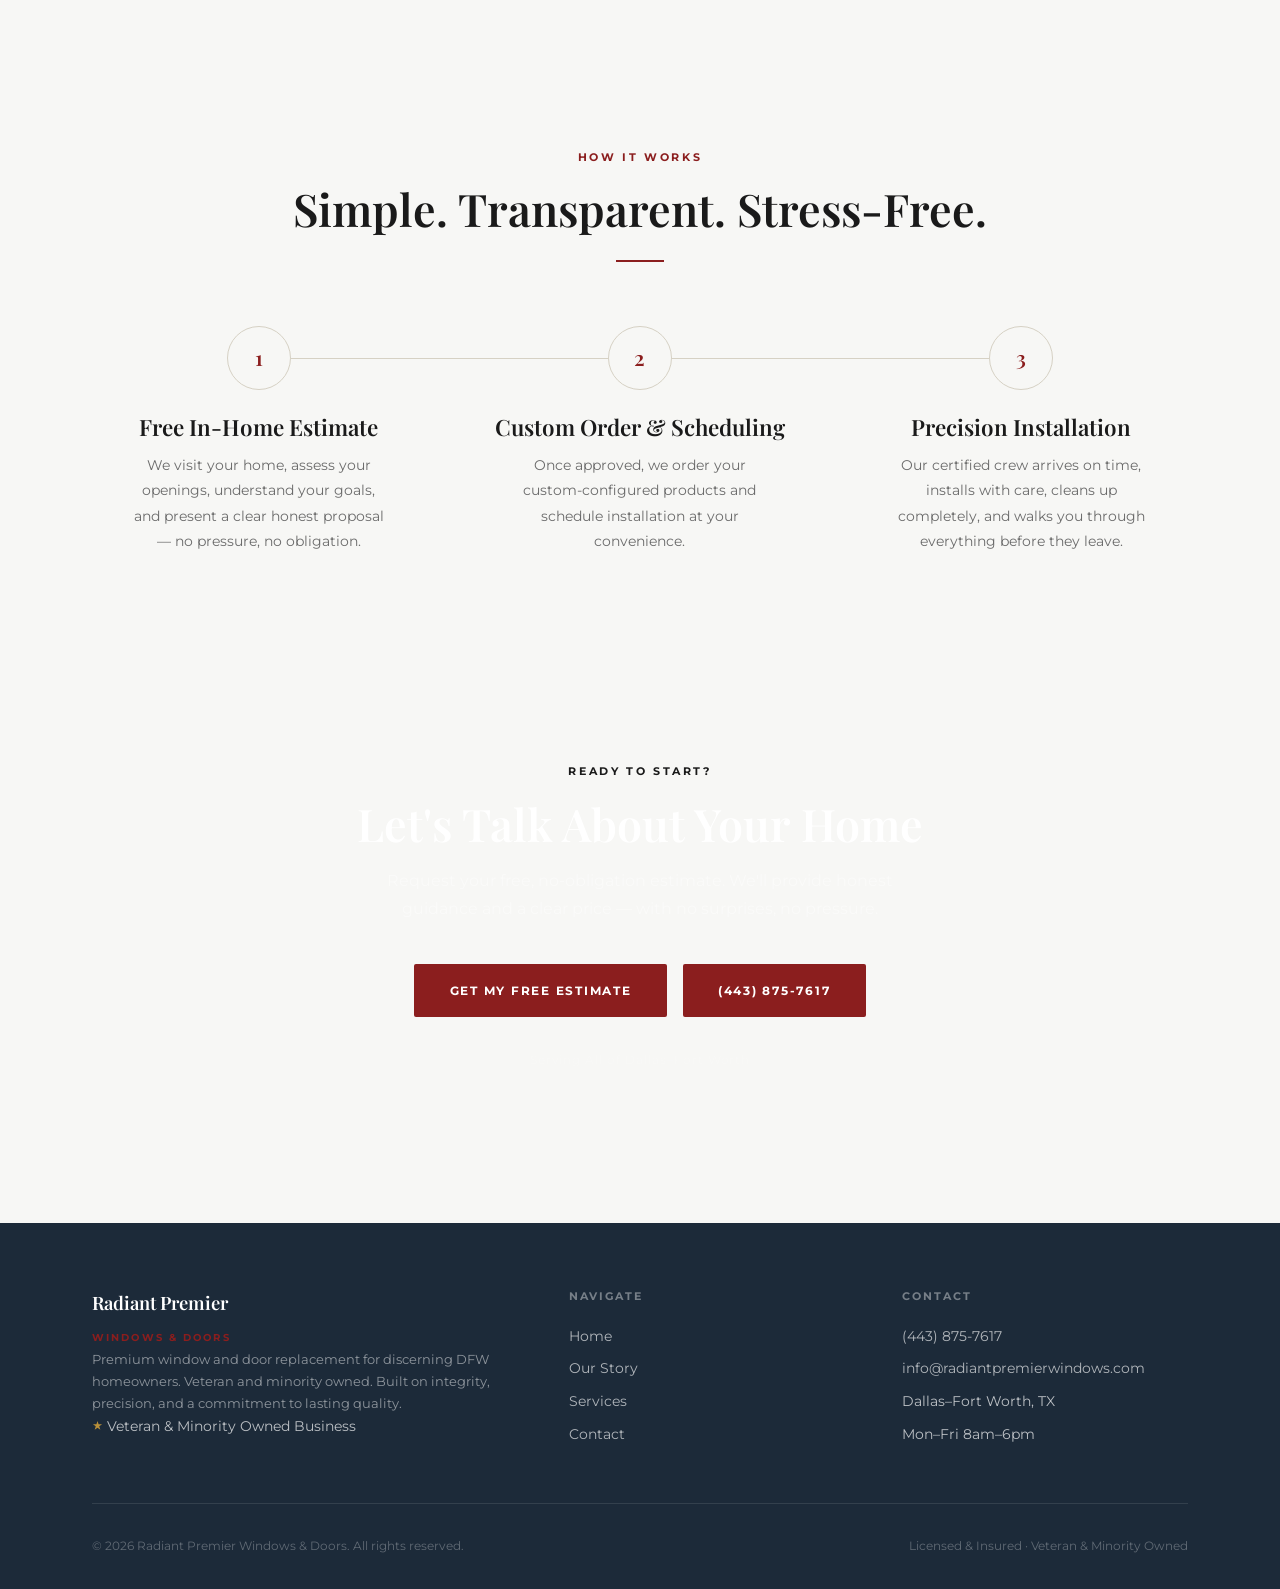
==== commit 8c51917b: "Update index" ====
--- a/index.html
+++ b/index.html
@@ -1,296 +1,28 @@
 <!DOCTYPE html>
+
 <html lang="en">
 <head>
   <meta charset="UTF-8" />
   <meta name="viewport" content="width=device-width, initial-scale=1.0" />
-  <title>Radiant Premier Windows & Doors — Dallas–Fort Worth</title>
-  <style>@import url('https://fonts.googleapis.com/css2?family=Playfair+Display:ital,wght@0,400;0,500;0,600;0,700;1,400;1,500&family=Montserrat:wght@300;400;500;600;700&display=swap');
-
-*, *::before, *::after { box-sizing: border-box; margin: 0; padding: 0; }
-
-:root {
-  --bg: #F7F7F5;
-  --white: #FFFFFF;
-  --text: #1A1A1A;
-  --text-secondary: #6B6B6B;
-  --red: #8B1E1E;
-  --red-dark: #6e1818;
-  --navy: #1C2A39;
-  --neutral: #D6D1C4;
-  --font-serif: 'Playfair Display', Georgia, serif;
-  --font-sans: 'Montserrat', Helvetica, sans-serif;
-  --max: 1160px;
-  --radius: 2px;
-}
-
-html { scroll-behavior: smooth; }
-
-body {
-  font-family: var(--font-sans);
-  background: var(--bg);
-  color: var(--text);
-  font-size: 16px;
-  line-height: 1.7;
-  -webkit-font-smoothing: antialiased;
-}
-
-/* ── NAV ── */
-nav {
-  background: var(--white);
-  border-bottom: 1px solid var(--neutral);
-  position: sticky;
-  top: 0;
-  z-index: 100;
-}
-
-.nav-inner {
-  max-width: var(--max);
-  margin: 0 auto;
-  padding: 0 2rem;
-  height: 72px;
-  display: flex;
-  align-items: center;
-  justify-content: space-between;
-}
-
-.logo {
-  display: flex;
-  flex-direction: column;
-  gap: 1px;
-  text-decoration: none;
-}
-.logo-name {
-  font-family: var(--font-serif);
-  font-size: 1.1rem;
-  font-weight: 600;
-  color: var(--navy);
-  letter-spacing: 0.02em;
-  line-height: 1;
-}
-.logo-tag {
-  font-size: 0.58rem;
-  font-weight: 600;
-  letter-spacing: 0.22em;
-  text-transform: uppercase;
-  color: var(--red);
-}
-
-.nav-links {
-  display: flex;
-  gap: 2.5rem;
-  list-style: none;
-  align-items: center;
-}
-.nav-links a {
-  text-decoration: none;
-  font-size: 0.78rem;
-  font-weight: 600;
-  letter-spacing: 0.12em;
-  text-transform: uppercase;
-  color: var(--text);
-  transition: color 0.2s;
-}
-.nav-links a:hover, .nav-links a.active { color: var(--red); }
-.nav-cta {
-  background: var(--red);
-  color: var(--white) !important;
-  padding: 0.6rem 1.4rem;
-  border-radius: var(--radius);
-  transition: background 0.2s !important;
-}
-.nav-cta:hover { background: var(--red-dark) !important; color: var(--white) !important; }
-
-/* hamburger */
-.hamburger { display: none; flex-direction: column; gap: 5px; cursor: pointer; background: none; border: none; padding: 4px; }
-.hamburger span { display: block; width: 22px; height: 2px; background: var(--text); transition: all 0.3s; }
-.mobile-menu {
-  display: none;
-  position: fixed;
-  inset: 72px 0 0 0;
-  background: var(--white);
-  padding: 2rem;
-  z-index: 99;
-  flex-direction: column;
-  gap: 1.5rem;
-}
-.mobile-menu a {
-  font-size: 1.2rem;
-  font-family: var(--font-serif);
-  color: var(--text);
-  text-decoration: none;
-  border-bottom: 1px solid var(--neutral);
-  padding-bottom: 1rem;
-}
-.mobile-menu a:hover { color: var(--red); }
-.mobile-menu.open { display: flex; }
-
-/* ── BUTTONS ── */
-.btn {
-  display: inline-block;
-  background: var(--red);
-  color: var(--white);
-  font-family: var(--font-sans);
-  font-size: 0.78rem;
-  font-weight: 700;
-  letter-spacing: 0.14em;
-  text-transform: uppercase;
-  padding: 1rem 2.2rem;
-  border: none;
-  border-radius: var(--radius);
-  cursor: pointer;
-  text-decoration: none;
-  transition: background 0.2s, transform 0.15s;
-}
-.btn:hover { background: var(--red-dark); transform: translateY(-1px); }
-.btn-outline {
-  background: transparent;
-  color: var(--white);
-  border: 1.5px solid rgba(255,255,255,0.5);
-}
-.btn-outline:hover { background: rgba(255,255,255,0.08); }
-.btn-navy {
-  background: var(--navy);
-}
-.btn-navy:hover { background: #0f1d29; }
-
-/* ── SHARED SECTIONS ── */
-.container { max-width: var(--max); margin: 0 auto; padding: 0 2rem; }
-
-section { padding: 6rem 0; }
-
-.section-label {
-  font-size: 0.68rem;
-  font-weight: 700;
-  letter-spacing: 0.24em;
-  text-transform: uppercase;
-  color: var(--red);
-  margin-bottom: 1rem;
-  display: block;
-}
-
-h1, h2, h3, h4 { font-family: var(--font-serif); font-weight: 600; line-height: 1.2; color: var(--text); }
-h1 { font-size: clamp(2.4rem, 5vw, 3.8rem); }
-h2 { font-size: clamp(1.9rem, 4vw, 2.8rem); }
-h3 { font-size: 1.4rem; }
-h4 { font-size: 1.1rem; }
-
-p { color: var(--text-secondary); line-height: 1.8; }
-
-.divider {
-  width: 48px;
-  height: 2px;
-  background: var(--red);
-  margin: 1.5rem 0;
-}
-.divider.center { margin: 1.5rem auto; }
-
-/* ── IMAGE PLACEHOLDER ── */
-.img-placeholder {
-  background: repeating-linear-gradient(
-    135deg,
-    #e8e4dc 0px,
-    #e8e4dc 4px,
-    #ece9e2 4px,
-    #ece9e2 16px
-  );
-  display: flex;
-  align-items: center;
-  justify-content: center;
-  flex-direction: column;
-  gap: 0.5rem;
-  color: #9a9488;
-  font-family: monospace;
-  font-size: 0.72rem;
-  letter-spacing: 0.04em;
-  text-align: center;
-  padding: 1rem;
-  border-radius: 1px;
-}
-.img-placeholder .img-label { font-weight: bold; font-size: 0.68rem; }
-
-/* ── FOOTER ── */
-footer {
-  background: var(--navy);
-  color: rgba(255,255,255,0.7);
-  padding: 4rem 0 2rem;
-  font-size: 0.85rem;
-}
-.footer-grid {
-  display: grid;
-  grid-template-columns: 1.5fr 1fr 1fr;
-  gap: 3rem;
-  padding-bottom: 3rem;
-  border-bottom: 1px solid rgba(255,255,255,0.1);
-  margin-bottom: 2rem;
-}
-.footer-logo-name {
-  font-family: var(--font-serif);
-  font-size: 1.15rem;
-  font-weight: 600;
-  color: var(--white);
-  margin-bottom: 0.4rem;
-}
-.footer-logo-tag {
-  font-size: 0.6rem;
-  font-weight: 700;
-  letter-spacing: 0.22em;
-  text-transform: uppercase;
-  color: var(--red);
-  margin-bottom: 1rem;
-}
-.footer-desc { color: rgba(255,255,255,0.5); line-height: 1.7; font-size: 0.82rem; }
-.footer-col h5 {
-  font-family: var(--font-sans);
-  font-size: 0.68rem;
-  font-weight: 700;
-  letter-spacing: 0.18em;
-  text-transform: uppercase;
-  color: rgba(255,255,255,0.4);
-  margin-bottom: 1.2rem;
-}
-.footer-col ul { list-style: none; }
-.footer-col ul li { margin-bottom: 0.6rem; }
-.footer-col ul li a {
-  color: rgba(255,255,255,0.65);
-  text-decoration: none;
-  transition: color 0.2s;
-  font-size: 0.85rem;
-}
-.footer-col ul li a:hover { color: var(--white); }
-.footer-bottom {
-  display: flex;
-  justify-content: space-between;
-  align-items: center;
-  flex-wrap: wrap;
-  gap: 1rem;
-  font-size: 0.75rem;
-  color: rgba(255,255,255,0.3);
-}
-
-/* ── RESPONSIVE ── */
-@media (max-width: 768px) {
-  .nav-links { display: none; }
-  .hamburger { display: flex; }
-  section { padding: 4rem 0; }
-  .footer-grid { grid-template-columns: 1fr; gap: 2rem; }
-  .footer-bottom { flex-direction: column; text-align: center; }
-}
-</style>
+  <title>Radiant Premier Windows &amp; Doors — Dallas–Fort Worth</title>
+  <meta name="description" content="Premium window and door replacement for DFW homeowners. Veteran &amp; minority owned. Factory-certified installation, no subcontractors, lifetime warranty.">
+  <link rel="preconnect" href="https://fonts.googleapis.com">
+  <link href="https://fonts.googleapis.com/css2?family=Playfair+Display:ital,wght@0,400;0,500;0,600;0,700;1,400;1,500&family=Montserrat:wght@300;400;500;600;700&display=swap" rel="stylesheet">
+  <link rel="stylesheet" href="style.css">
   <style>
     /* ── HERO ── */
     .hero {
-      background: var(--white);
+      background: var(--navy-deep);
       padding: 7rem 0 6rem;
       position: relative;
       overflow: hidden;
     }
-    .hero::before {
+    .hero::after {
       content: '';
       position: absolute;
-      right: 0; top: 0; bottom: 0;
-      width: 45%;
-      background: var(--bg);
-      z-index: 0;
+      inset: 0;
+      background: radial-gradient(ellipse at 70% 50%, rgba(139,30,30,0.08) 0%, transparent 65%);
+      pointer-events: none;
     }
     .hero-inner {
       max-width: var(--max);
@@ -303,227 +35,229 @@
       position: relative;
       z-index: 1;
     }
-    .hero-eyebrow {
+    .hero-badge {
       display: inline-flex;
       align-items: center;
-      gap: 0.75rem;
-      font-size: 0.68rem;
+      gap: 0.6rem;
+      font-size: 0.62rem;
       font-weight: 700;
-      letter-spacing: 0.22em;
+      letter-spacing: 0.2em;
       text-transform: uppercase;
-      color: var(--red);
+      color: var(--gold);
+      border: 1px solid rgba(184,144,58,0.3);
+      padding: 0.45rem 1rem;
+      border-radius: 2px;
+      margin-bottom: 2rem;
+    }
+    .hero-badge svg { width: 13px; height: 13px; }
+    .hero h1 {
+      color: var(--white);
       margin-bottom: 1.5rem;
-    }
-    .hero-eyebrow::before {
-      content: '';
-      display: block;
-      width: 32px;
-      height: 1.5px;
-      background: var(--red);
-    }
-    .hero h1 { margin-bottom: 1.5rem; }
-    .hero h1 em { font-style: italic; color: var(--red); }
+      font-size: clamp(2.6rem, 5vw, 3.8rem);
+      line-height: 1.15;
+    }
+    .hero h1 em { font-style: italic; color: rgba(255,255,255,0.55); }
     .hero-sub {
-      font-size: 1.05rem;
-      color: var(--text-secondary);
+      font-size: 1rem;
+      color: rgba(255,255,255,0.5);
       margin-bottom: 2.5rem;
-      max-width: 420px;
-      line-height: 1.8;
+      max-width: 440px;
+      line-height: 1.85;
     }
     .hero-actions { display: flex; gap: 1rem; flex-wrap: wrap; align-items: center; }
     .hero-phone {
-      font-size: 0.78rem;
-      font-weight: 700;
-      letter-spacing: 0.06em;
-      color: var(--text);
+      font-size: 0.8rem;
+      font-weight: 600;
+      color: rgba(255,255,255,0.75);
       text-decoration: none;
-    }
-    .hero-phone span { display: block; font-size: 0.6rem; font-weight: 600; letter-spacing: 0.16em; text-transform: uppercase; color: var(--text-secondary); margin-bottom: 2px; }
-    .hero-img {
-      height: 500px;
-      border-radius: 1px;
-    }
-    .hero-trust {
+      letter-spacing: 0.04em;
+      transition: color 0.2s;
+    }
+    .hero-phone:hover { color: var(--white); }
+    .hero-phone span { display: block; font-size: 0.58rem; font-weight: 600; letter-spacing: 0.18em; text-transform: uppercase; color: rgba(255,255,255,0.35); margin-bottom: 2px; }
+    .hero-stats {
       display: flex;
       gap: 2.5rem;
       margin-top: 3.5rem;
       padding-top: 2.5rem;
-      border-top: 1px solid var(--neutral);
-    }
-    .trust-item { display: flex; flex-direction: column; gap: 2px; }
-    .trust-num { font-family: var(--font-serif); font-size: 1.6rem; font-weight: 700; color: var(--navy); }
-    .trust-label { font-size: 0.7rem; font-weight: 600; letter-spacing: 0.1em; text-transform: uppercase; color: var(--text-secondary); }
-
-    /* ── VALUE PROPS ── */
-    .values { background: var(--navy); padding: 4.5rem 0; }
-    .values-grid {
-      display: grid;
-      grid-template-columns: repeat(4, 1fr);
-      gap: 2rem;
-    }
-    .value-item { text-align: center; padding: 1rem; }
-    .value-icon {
-      width: 44px; height: 44px;
-      border: 1.5px solid rgba(139,30,30,0.5);
-      border-radius: 50%;
-      display: flex; align-items: center; justify-content: center;
-      margin: 0 auto 1.2rem;
-    }
-    .value-icon svg { width: 20px; height: 20px; stroke: var(--red); fill: none; stroke-width: 1.5; }
-    .value-item h4 { font-family: var(--font-sans); font-size: 0.75rem; font-weight: 700; letter-spacing: 0.14em; text-transform: uppercase; color: var(--white); margin-bottom: 0.5rem; }
-    .value-item p { font-size: 0.82rem; color: rgba(255,255,255,0.5); line-height: 1.7; }
-
-    /* ── SERVICES PREVIEW ── */
-    .services-grid {
-      display: grid;
-      grid-template-columns: repeat(3, 1fr);
-      gap: 1.5px;
-      margin-top: 3.5rem;
-    }
-    .service-card {
-      background: var(--white);
-      padding: 2.5rem;
-      position: relative;
-      overflow: hidden;
-      transition: box-shadow 0.3s;
-    }
-    .service-card::after {
-      content: '';
-      position: absolute;
-      bottom: 0; left: 0; right: 0;
-      height: 3px;
-      background: var(--red);
-      transform: scaleX(0);
-      transition: transform 0.3s;
-    }
-    .service-card:hover { box-shadow: 0 12px 40px rgba(0,0,0,0.07); }
-    .service-card:hover::after { transform: scaleX(1); }
-    .service-num { font-family: var(--font-serif); font-size: 3rem; font-weight: 700; color: var(--neutral); line-height: 1; margin-bottom: 1.5rem; }
-    .service-card h3 { margin-bottom: 0.75rem; }
-    .service-card p { font-size: 0.88rem; margin-bottom: 1.5rem; }
-    .service-link {
-      font-size: 0.72rem;
-      font-weight: 700;
-      letter-spacing: 0.14em;
-      text-transform: uppercase;
-      color: var(--red);
-      text-decoration: none;
-      display: inline-flex;
-      align-items: center;
-      gap: 0.5rem;
-    }
-    .service-link::after { content: '→'; }
-
-    /* ── WHY US ── */
-    .why { background: var(--white); }
-    .why-inner {
-      display: grid;
-      grid-template-columns: 1fr 1fr;
-      gap: 6rem;
-      align-items: center;
-    }
-    .why-img { height: 480px; }
-    .why-list { list-style: none; margin-top: 2rem; }
-    .why-list li {
-      display: flex;
-      gap: 1.2rem;
-      padding: 1.2rem 0;
-      border-bottom: 1px solid var(--neutral);
-    }
-    .why-list li:last-child { border-bottom: none; }
-    .why-check {
-      width: 22px; height: 22px; flex-shrink: 0;
-      background: var(--red);
-      border-radius: 50%;
-      display: flex; align-items: center; justify-content: center;
-      margin-top: 2px;
-    }
-    .why-check svg { width: 11px; height: 11px; stroke: white; fill: none; stroke-width: 2.5; }
-    .why-list strong { display: block; font-size: 0.9rem; font-weight: 700; color: var(--text); margin-bottom: 2px; font-family: var(--font-sans); }
-    .why-list p { font-size: 0.84rem; }
-
-    /* ── TESTIMONIALS ── */
-    .testimonials { background: var(--bg); }
-    .testi-grid {
-      display: grid;
-      grid-template-columns: repeat(3, 1fr);
-      gap: 1.5rem;
-      margin-top: 3.5rem;
-    }
-    .testi-card {
-      background: var(--white);
-      padding: 2rem 2rem 2.2rem;
-      border-top: 3px solid var(--neutral);
-      transition: border-color 0.2s;
-    }
-    .testi-card:hover { border-color: var(--red); }
-    .stars { color: var(--red); font-size: 0.85rem; letter-spacing: 2px; margin-bottom: 1rem; }
-    .testi-text { font-family: var(--font-serif); font-size: 1.05rem; font-style: italic; color: var(--text); line-height: 1.7; margin-bottom: 1.5rem; }
-    .testi-author { font-size: 0.75rem; font-weight: 700; letter-spacing: 0.1em; text-transform: uppercase; color: var(--text-secondary); }
-    .testi-location { font-size: 0.72rem; color: var(--neutral); display: block; margin-top: 2px; }
-
-    /* ── PROCESS ── */
-    .process { background: var(--white); }
-    .process-grid {
-      display: grid;
-      grid-template-columns: repeat(3, 1fr);
-      gap: 3rem;
-      margin-top: 4rem;
-      position: relative;
-    }
-    .process-grid::before {
-      content: '';
-      position: absolute;
-      top: 32px; left: calc(16.66% + 1rem); right: calc(16.66% + 1rem);
-      height: 1px;
-      background: var(--neutral);
-    }
-    .process-step { text-align: center; }
-    .process-num {
-      width: 64px; height: 64px;
-      border: 1.5px solid var(--neutral);
-      border-radius: 50%;
-      display: flex; align-items: center; justify-content: center;
-      margin: 0 auto 1.5rem;
-      font-family: var(--font-serif);
-      font-size: 1.3rem;
-      font-weight: 600;
-      color: var(--red);
-      background: var(--white);
-      position: relative;
-      z-index: 1;
-    }
-    .process-step h3 { margin-bottom: 0.75rem; }
-    .process-step p { font-size: 0.88rem; max-width: 260px; margin: 0 auto; }
-
-    /* ── FINAL CTA ── */
-    .final-cta {
-      background: var(--bg);
-      border-top: 1px solid var(--neutral);
-      text-align: center;
-    }
-    .final-cta h2 { margin-bottom: 1rem; }
-    .final-cta p { max-width: 520px; margin: 0 auto 2.5rem; }
-
-    /* responsive */
-    @media (max-width: 900px) {
-      .hero::before { display: none; }
-      .hero-inner { grid-template-columns: 1fr; gap: 3rem; }
-      .hero-img { height: 300px; }
-      .hero-trust { gap: 1.5rem; }
-      .values-grid { grid-template-columns: repeat(2, 1fr); }
-      .services-grid { grid-template-columns: 1fr; }
-      .why-inner { grid-template-columns: 1fr; gap: 3rem; }
-      .why-img { height: 280px; }
-      .testi-grid { grid-template-columns: 1fr; }
-      .process-grid { grid-template-columns: 1fr; gap: 2rem; }
-      .process-grid::before { display: none; }
-    }
+      border-top: 1px solid rgba(255,255,255,0.1);
+    }
+    .stat-item { display: flex; flex-direction: column; gap: 3px; }
+    .stat-num { font-family: var(--font-serif); font-size: 1.55rem; font-weight: 700; color: var(--white); }
+    .stat-label { font-size: 0.65rem; font-weight: 600; letter-spacing: 0.1em; text-transform: uppercase; color: rgba(255,255,255,0.35); }
+    .hero-img { height: 520px; border-radius: 1px; }
+
+```
+/* ── BRAND STRIP ── */
+.brand-strip {
+  background: var(--white);
+  padding: 2.5rem 0;
+  border-bottom: 1px solid var(--neutral);
+}
+.brand-strip-inner {
+  display: flex;
+  align-items: center;
+  justify-content: center;
+  gap: 4rem;
+  flex-wrap: wrap;
+}
+.brand-strip-label {
+  font-size: 0.62rem;
+  font-weight: 700;
+  letter-spacing: 0.22em;
+  text-transform: uppercase;
+  color: rgba(0,0,0,0.3);
+  white-space: nowrap;
+}
+.brand-names { display: flex; gap: 3.5rem; align-items: center; }
+.brand-name {
+  font-family: var(--font-serif);
+  font-size: 1.1rem;
+  font-weight: 600;
+  color: var(--navy);
+  opacity: 0.7;
+  letter-spacing: 0.01em;
+}
+.brand-name span { display: block; font-family: var(--font-sans); font-size: 0.55rem; font-weight: 700; letter-spacing: 0.18em; text-transform: uppercase; color: rgba(0,0,0,0.3); margin-top: 2px; }
+
+/* ── VALUE STRIP ── */
+.values { background: var(--navy); padding: 5rem 0; }
+.values-grid { display: grid; grid-template-columns: repeat(4,1fr); gap: 1px; background: rgba(255,255,255,0.06); }
+.value-item {
+  background: var(--navy);
+  padding: 2.5rem 2rem;
+  text-align: center;
+  transition: background 0.2s;
+}
+.value-item:hover { background: rgba(255,255,255,0.03); }
+.value-icon {
+  width: 42px; height: 42px;
+  border: 1px solid rgba(184,144,58,0.3);
+  border-radius: 50%;
+  display: flex; align-items: center; justify-content: center;
+  margin: 0 auto 1.2rem;
+}
+.value-icon svg { width: 18px; height: 18px; stroke: var(--gold); fill: none; stroke-width: 1.5; }
+.value-item h4 {
+  font-family: var(--font-sans);
+  font-size: 0.72rem; font-weight: 700; letter-spacing: 0.13em; text-transform: uppercase;
+  color: var(--white); margin-bottom: 0.6rem;
+}
+.value-item p { font-size: 0.82rem; color: rgba(255,255,255,0.4); line-height: 1.75; }
+
+/* ── MEZZO FEATURE ── */
+.mezzo { background: var(--bg); }
+.mezzo-inner { display: grid; grid-template-columns: 1fr 1fr; gap: 6rem; align-items: center; }
+.mezzo-img { height: 500px; }
+.mezzo-badge {
+  display: inline-block;
+  font-size: 0.6rem; font-weight: 700; letter-spacing: 0.2em; text-transform: uppercase;
+  color: var(--gold);
+  border: 1px solid rgba(184,144,58,0.3);
+  padding: 0.3rem 0.8rem;
+  margin-bottom: 1.2rem;
+}
+.mezzo h2 { margin-bottom: 0.75rem; }
+.mezzo-lead { font-size: 1rem; color: var(--text-secondary); line-height: 1.85; margin-bottom: 2rem; }
+.mezzo-specs { display: grid; grid-template-columns: 1fr 1fr; gap: 1rem; margin-bottom: 2.5rem; }
+.spec-item { background: var(--white); padding: 1.2rem 1.4rem; border-left: 3px solid var(--red); }
+.spec-item strong { display: block; font-size: 0.72rem; font-weight: 700; letter-spacing: 0.1em; text-transform: uppercase; color: var(--text); margin-bottom: 3px; }
+.spec-item span { font-size: 0.82rem; color: var(--text-secondary); }
+
+/* ── SERVICES ── */
+.services { background: var(--white); }
+.services-grid { display: grid; grid-template-columns: repeat(3, 1fr); gap: 1.5px; margin-top: 3.5rem; background: var(--neutral); }
+.service-card { background: var(--white); padding: 3rem 2.5rem; transition: background 0.2s; }
+.service-card:hover { background: var(--bg); }
+.service-num { font-family: var(--font-serif); font-size: 0.72rem; font-weight: 700; color: var(--neutral); letter-spacing: 0.1em; margin-bottom: 1.2rem; }
+.service-card h3 { margin-bottom: 0.75rem; }
+.service-card p { font-size: 0.88rem; line-height: 1.85; }
+.service-link { display: inline-block; margin-top: 1.5rem; font-size: 0.72rem; font-weight: 700; letter-spacing: 0.12em; text-transform: uppercase; color: var(--red); text-decoration: none; border-bottom: 1px solid rgba(139,30,30,0.25); padding-bottom: 2px; transition: border-color 0.2s; }
+.service-link:hover { border-color: var(--red); }
+
+/* ── WHY US ── */
+.why { background: var(--bg); }
+.why-inner { display: grid; grid-template-columns: 1fr 1fr; gap: 6rem; align-items: center; }
+.why-img { height: 480px; }
+.why-list { list-style: none; display: flex; flex-direction: column; gap: 1.5rem; margin-top: 2rem; }
+.why-list li { display: flex; gap: 1.2rem; align-items: flex-start; }
+.why-check { width: 28px; height: 28px; border: 1.5px solid rgba(139,30,30,0.25); border-radius: 50%; display: flex; align-items: center; justify-content: center; flex-shrink: 0; margin-top: 2px; }
+.why-check svg { width: 12px; height: 12px; stroke: var(--red); fill: none; stroke-width: 2.5; }
+.why-list li strong { display: block; font-size: 0.85rem; font-weight: 700; color: var(--text); margin-bottom: 4px; }
+.why-list li p { font-size: 0.85rem; }
+
+/* ── TESTIMONIALS ── */
+.testimonials { background: var(--navy-deep); padding: 6rem 0; }
+.testimonials .section-label { color: var(--gold); }
+.testimonials h2 { color: var(--white); }
+.testimonials .divider { background: var(--gold); }
+.testi-grid { display: grid; grid-template-columns: repeat(3,1fr); gap: 1.5px; margin-top: 4rem; background: rgba(255,255,255,0.06); }
+.testi-card { background: var(--navy-deep); padding: 2.5rem; }
+.stars { color: var(--gold); font-size: 0.85rem; letter-spacing: 0.1em; margin-bottom: 1.5rem; }
+.testi-text { font-family: var(--font-serif); font-size: 1rem; font-style: italic; color: rgba(255,255,255,0.8); line-height: 1.75; margin-bottom: 1.5rem; }
+.testi-author { font-size: 0.72rem; font-weight: 700; letter-spacing: 0.1em; text-transform: uppercase; color: var(--white); }
+.testi-location { font-size: 0.7rem; color: rgba(255,255,255,0.3); display: block; margin-top: 2px; }
+
+/* ── PROCESS ── */
+.process { background: var(--bg); }
+.process-grid { display: grid; grid-template-columns: repeat(3,1fr); gap: 3rem; margin-top: 4rem; position: relative; }
+.process-grid::before {
+  content: '';
+  position: absolute;
+  top: 32px; left: calc(16.66% + 1rem); right: calc(16.66% + 1rem);
+  height: 1px;
+  background: var(--neutral);
+}
+.process-step { text-align: center; }
+.process-num {
+  width: 64px; height: 64px;
+  border: 1.5px solid var(--neutral);
+  border-radius: 50%;
+  display: flex; align-items: center; justify-content: center;
+  margin: 0 auto 1.5rem;
+  font-family: var(--font-serif);
+  font-size: 1.3rem; font-weight: 600; color: var(--red);
+  background: var(--bg);
+  position: relative; z-index: 1;
+}
+.process-step h3 { margin-bottom: 0.75rem; }
+.process-step p { font-size: 0.88rem; max-width: 260px; margin: 0 auto; }
+
+/* ── FINAL CTA ── */
+.final-cta { background: var(--navy-deep); text-align: center; padding: 7rem 0; }
+.final-cta h2 { color: var(--white); margin-bottom: 1rem; }
+.final-cta > .container > p { max-width: 520px; margin: 0 auto 2.5rem; color: rgba(255,255,255,0.45); }
+.cta-actions { display: flex; justify-content: center; gap: 1rem; flex-wrap: wrap; }
+
+/* ── RESPONSIVE ── */
+@media (max-width: 900px) {
+  .hero-inner { grid-template-columns: 1fr; gap: 3rem; }
+  .hero-img { height: 300px; }
+  .hero-stats { gap: 1.5rem; }
+  .values-grid { grid-template-columns: repeat(2,1fr); }
+  .mezzo-inner { grid-template-columns: 1fr; gap: 3rem; }
+  .mezzo-img { height: 300px; }
+  .services-grid { grid-template-columns: 1fr; }
+  .why-inner { grid-template-columns: 1fr; gap: 3rem; }
+  .why-img { height: 300px; }
+  .testi-grid { grid-template-columns: 1fr; }
+  .process-grid { grid-template-columns: 1fr; gap: 2rem; }
+  .process-grid::before { display: none; }
+  .brand-names { gap: 2rem; }
+}
+@media (max-width: 600px) {
+  .values-grid { grid-template-columns: 1fr; }
+  .mezzo-specs { grid-template-columns: 1fr; }
+  .hero-stats { flex-direction: column; gap: 1rem; }
+}
+```
+
   </style>
 </head>
 <body>
 
 <!-- NAV -->
+
 <nav>
   <div class="nav-inner">
     <a href="index.html" class="logo">
@@ -536,6 +270,10 @@
       <li><a href="services.html">Services</a></li>
       <li><a href="contact.html" class="nav-cta">Get Free Estimate</a></li>
     </ul>
+    <div class="vet-badge">
+      <svg viewBox="0 0 24 24" fill="#B8903A" width="12" height="12"><path d="M12 2l2.4 7.4H22l-6.2 4.5 2.4 7.4L12 17l-6.2 4.3 2.4-7.4L2 9.4h7.6z"/></svg>
+      Veteran &amp; Minority Owned
+    </div>
     <button class="hamburger" onclick="toggleMenu()" aria-label="Menu">
       <span></span><span></span><span></span>
     </button>
@@ -549,145 +287,205 @@
 </div>
 
 <!-- HERO -->
+
 <section class="hero">
   <div class="hero-inner">
-    <div class="hero-content">
-      <span class="hero-eyebrow">Dallas–Fort Worth's Premier Choice</span>
-      <h1>Windows &amp; Doors<br/>Built to <em>Last a Lifetime</em></h1>
-      <p class="hero-sub">Precision installation. Performance products. A seamless experience from first call to final walkthrough — for the home you've worked hard to build.</p>
+    <div>
+      <div class="hero-badge">
+        <svg viewBox="0 0 24 24" fill="currentColor" width="13" height="13"><path d="M12 2l2.4 7.4H22l-6.2 4.5 2.4 7.4L12 17l-6.2 4.3 2.4-7.4L2 9.4h7.6z"/></svg>
+        Veteran &amp; Minority Owned · Dallas–Fort Worth
+      </div>
+      <h1>We Left the Industry<br/>to <em>Rebuild It.</em></h1>
+      <p class="hero-sub">After 15 years inside the big window corporations, we saw too much: overpriced products, rushed installs, homeowners left holding the bag. So we started over — and built the company we always wished existed.</p>
       <div class="hero-actions">
         <a href="contact.html" class="btn">Get My Free Estimate</a>
-        <a href="tel:+18175550142" class="hero-phone">
+        <a href="tel:4438757617" class="hero-phone">
           <span>Call us directly</span>
-          (817) 555-0142
+          (443) 875-7617
         </a>
       </div>
-      <div class="hero-trust">
-        <div class="trust-item">
-          <span class="trust-num">500+</span>
-          <span class="trust-label">Homes Transformed</span>
-        </div>
-        <div class="trust-item">
-          <span class="trust-num">12yr</span>
-          <span class="trust-label">In DFW</span>
-        </div>
-        <div class="trust-item">
-          <span class="trust-num">4.9★</span>
-          <span class="trust-label">Customer Rating</span>
-        </div>
-      </div>
-    </div>
-    <div class="img-placeholder hero-img">
-      <div class="img-label">HERO IMAGE</div>
-      <div>Luxury home exterior —<br/>large windows, clean façade,<br/>late afternoon light</div>
+      <div class="hero-stats">
+        <div class="stat-item">
+          <span class="stat-num">15+</span>
+          <span class="stat-label">Years Industry Experience</span>
+        </div>
+        <div class="stat-item">
+          <span class="stat-num">Triple</span>
+          <span class="stat-label">Pane Standard</span>
+        </div>
+        <div class="stat-item">
+          <span class="stat-num">Lifetime</span>
+          <span class="stat-label">Workmanship Warranty</span>
+        </div>
+      </div>
+    </div>
+    <div class="img-ph hero-img">
+      <strong>Hero Image</strong>
+      Luxury DFW home exterior —<br/>large windows, late afternoon<br/>golden light, clean modern façade
     </div>
   </div>
 </section>
 
+<!-- BRAND STRIP -->
+
+<div class="brand-strip">
+  <div class="container">
+    <div class="brand-strip-inner">
+      <span class="brand-strip-label">Our Manufacturing Partners</span>
+      <div class="brand-names">
+        <div class="brand-name">Alside <span>AMI Windows</span></div>
+        <div class="brand-name" style="color:var(--neutral);">—</div>
+        <div class="brand-name">ProVia <span>Windows &amp; Doors</span></div>
+      </div>
+    </div>
+  </div>
+</div>
+
 <!-- VALUE STRIP -->
+
 <div class="values">
   <div class="container">
     <div class="values-grid">
       <div class="value-item">
         <div class="value-icon">
+          <svg viewBox="0 0 24 24"><path d="M12 22s8-4 8-10V5l-8-3-8 3v7c0 6 8 10 8 10z"/></svg>
+        </div>
+        <h4>Veteran-Owned Integrity</h4>
+        <p>We serve with the same discipline and accountability we brought to service — no shortcuts, ever.</p>
+      </div>
+      <div class="value-item">
+        <div class="value-icon">
           <svg viewBox="0 0 24 24"><path d="M12 2L2 7v10l10 5 10-5V7L12 2z"/></svg>
         </div>
-        <h4>Premium-Grade Products</h4>
-        <p>We partner only with manufacturers known for performance, durability, and warranty.</p>
+        <h4>Premium-Grade Products Only</h4>
+        <p>We carry Alside and ProVia — not every brand under the sun. Just the ones we stand behind completely.</p>
       </div>
       <div class="value-item">
         <div class="value-icon">
           <svg viewBox="0 0 24 24"><circle cx="12" cy="12" r="9"/><path d="M9 12l2 2 4-4"/></svg>
         </div>
         <h4>White-Glove Installation</h4>
-        <p>Our certified crews protect your home throughout the install — no shortcuts, no mess.</p>
+        <p>Our certified crews protect your home throughout — no subcontractors, no shortcuts, no mess.</p>
       </div>
       <div class="value-item">
         <div class="value-icon">
-          <svg viewBox="0 0 24 24"><path d="M17 21v-2a4 4 0 0 0-4-4H5a4 4 0 0 0-4 4v2"/><circle cx="9" cy="7" r="4"/><path d="M23 21v-2a4 4 0 0 0-3-3.87"/><path d="M16 3.13a4 4 0 0 1 0 7.75"/></svg>
+          <svg viewBox="0 0 24 24"><rect x="2" y="3" width="20" height="14" rx="2"/><path d="M8 21h8M12 17v4"/></svg>
         </div>
         <h4>Transparent Pricing</h4>
-        <p>No surprise add-ons. Your estimate is your price — clear and straightforward.</p>
-      </div>
-      <div class="value-item">
-        <div class="value-icon">
-          <svg viewBox="0 0 24 24"><path d="M12 22s8-4 8-10V5l-8-3-8 3v7c0 6 8 10 8 10z"/></svg>
-        </div>
-        <h4>Lifetime Workmanship</h4>
-        <p>We back our labor with a lifetime warranty because we stand behind every job we do.</p>
+        <p>Your estimate is your price. We don't upsell, add surprise fees, or pressure you into anything.</p>
       </div>
     </div>
   </div>
 </div>
 
-<!-- SERVICES PREVIEW -->
-<section>
+<!-- MEZZO FEATURE -->
+
+<section class="mezzo">
+  <div class="container">
+    <div class="mezzo-inner">
+      <div class="img-ph mezzo-img">
+        <strong>Product Feature</strong>
+        Alside Mezzo window installed in<br/>a bright living room — triple-pane<br/>glass, clean sightlines, natural light
+      </div>
+      <div>
+        <span class="mezzo-badge">Our Signature Window</span>
+        <h2>Alside Mezzo® +<br/>ClimaTech PriME.</h2>
+        <div class="divider"></div>
+        <p class="mezzo-lead">While most window companies offer triple-pane as a costly upgrade, we make it our standard. The Mezzo with ClimaTech PriME meets ENERGY STAR® Most Efficient criteria in all climate zones — and may qualify your home for federal tax credits.</p>
+        <div class="mezzo-specs">
+          <div class="spec-item">
+            <strong>Triple-Pane · 3× Low-E</strong>
+            <span>3 panes of glass, 3 surfaces of Low-E technology — maximum thermal barrier</span>
+          </div>
+          <div class="spec-item">
+            <strong>Dual Argon Gas Spaces</strong>
+            <span>Two argon-filled chambers between panes reduce Texas summer heat transfer</span>
+          </div>
+          <div class="spec-item">
+            <strong>U-Factor 0.19 · SHGC 0.21</strong>
+            <span>ENERGY STAR® Most Efficient — all climate zones, tax credit eligible</span>
+          </div>
+          <div class="spec-item">
+            <strong>Warm-Edge Spacer Systems</strong>
+            <span>Two warm-edge spacers; Stainless Steel Intercept® or Super Spacer® available</span>
+          </div>
+        </div>
+        <a href="services.html" class="btn">See All Services</a>
+      </div>
+    </div>
+  </div>
+</section>
+
+<!-- SERVICES -->
+
+<section class="services">
   <div class="container">
     <span class="section-label">What We Do</span>
-    <h2>Solutions for Every<br/>Opening in Your Home</h2>
+    <h2>Every Opening. Done Right.</h2>
     <div class="services-grid">
       <div class="service-card">
         <div class="service-num">01</div>
         <h3>Window Replacement</h3>
-        <p>Energy-efficient, custom-fitted windows that reduce utility costs and elevate your home's curb appeal — installed in a single day.</p>
-        <a href="services.html" class="service-link">Learn more</a>
+        <p>Triple-pane, argon-filled, Climate Attack Elite glass — custom fitted to your home and installed to manufacturer specification. The last windows you'll ever need.</p>
+        <a href="services.html#windows" class="service-link">Learn more</a>
       </div>
       <div class="service-card">
         <div class="service-num">02</div>
         <h3>Entry Doors</h3>
-        <p>Make the right first impression. Our entry doors combine security, insulation, and architectural beauty — designed for lasting performance.</p>
-        <a href="services.html" class="service-link">Learn more</a>
+        <p>ProVia entry doors engineered for beauty, security, and decades of Texas weather. We install them the way the manufacturer intends — because your warranty depends on it.</p>
+        <a href="services.html#entry-doors" class="service-link">Learn more</a>
       </div>
       <div class="service-card">
         <div class="service-num">03</div>
         <h3>Patio &amp; Sliding Doors</h3>
-        <p>Seamlessly connect your indoor living spaces to the outdoors. Smooth operation, superior sealing, and timeless design.</p>
-        <a href="services.html" class="service-link">Learn more</a>
+        <p>Connect your living space to the outdoors seamlessly. Smooth hardware, superior sealing, and a finished installation that feels effortless every time you reach for the handle.</p>
+        <a href="services.html#patio-doors" class="service-link">Learn more</a>
       </div>
     </div>
   </div>
 </section>
 
 <!-- WHY US -->
+
 <section class="why">
   <div class="container">
     <div class="why-inner">
-      <div class="img-placeholder why-img">
-        <div class="img-label">INSTALLATION PHOTO</div>
-        <div>Craftsman installing a large<br/>casement window — precise,<br/>professional, clean worksite</div>
+      <div class="img-ph why-img">
+        <strong>Installation Photo</strong>
+        Radiant Premier crew installing<br/>a large Mezzo window —<br/>precise, professional, clean worksite
       </div>
       <div>
         <span class="section-label">Why Radiant Premier</span>
-        <h2>A Different Standard of Care</h2>
+        <h2>The Standard We Set for Ourselves</h2>
         <div class="divider"></div>
-        <p>We built Radiant Premier around one principle: treat every homeowner's project the way we'd want ours treated — with precision, honesty, and respect for your home.</p>
+        <p>We didn't leave the corporate window industry to do the same thing — just smaller. We left to do it right. Every decision at Radiant Premier traces back to a single commitment: the homeowner comes first.</p>
         <ul class="why-list">
           <li>
             <div class="why-check"><svg viewBox="0 0 24 24"><polyline points="20 6 9 17 4 12"/></svg></div>
             <div>
-              <strong>Factory-Certified Installation Crews</strong>
-              <p>Every installer is trained and certified to manufacturer specs — so your warranty stays fully intact.</p>
+              <strong>No Subcontractors — Ever</strong>
+              <p>Your project is handled by our own trained crew from first call to final walkthrough. No handoffs to unknown workers.</p>
             </div>
           </li>
           <li>
             <div class="why-check"><svg viewBox="0 0 24 24"><polyline points="20 6 9 17 4 12"/></svg></div>
             <div>
-              <strong>No Subcontractors</strong>
-              <p>Your project is handled by our own team from start to finish. No handoffs, no surprises.</p>
+              <strong>Factory-Certified Installation</strong>
+              <p>We install to manufacturer specification on every job — so your warranty stays fully intact, not voided on a technicality.</p>
             </div>
           </li>
           <li>
             <div class="why-check"><svg viewBox="0 0 24 24"><polyline points="20 6 9 17 4 12"/></svg></div>
             <div>
-              <strong>One Point of Contact</strong>
-              <p>Your dedicated project lead is available throughout the process — you'll never wonder what's happening.</p>
+              <strong>We Don't Oversell</strong>
+              <p>We spent years watching companies pitch products homeowners didn't need. We won't do it. Our recommendation is always what's genuinely right for your home.</p>
             </div>
           </li>
           <li>
             <div class="why-check"><svg viewBox="0 0 24 24"><polyline points="20 6 9 17 4 12"/></svg></div>
             <div>
               <strong>Spotless Jobsite Guarantee</strong>
-              <p>We clean up completely before we leave. Your home looks better when we're done — not worse.</p>
+              <p>Drop cloths laid, surfaces protected, debris removed. We clean up completely before we leave — every single time.</p>
             </div>
           </li>
         </ul>
@@ -698,12 +496,13 @@
 </section>
 
 <!-- TESTIMONIALS -->
+
 <section class="testimonials">
   <div class="container">
     <div style="text-align:center;">
       <span class="section-label">What Homeowners Say</span>
-      <h2>Trusted Across DFW</h2>
-      <div class="divider center"></div>
+      <h2 style="color:var(--white);">Trusted Across DFW</h2>
+      <div class="divider center" style="background:var(--gold);"></div>
     </div>
     <div class="testi-grid">
       <div class="testi-card">
@@ -716,19 +515,20 @@
         <div class="stars">★★★★★</div>
         <p class="testi-text">"We replaced 14 windows and two doors. Radiant handled everything professionally. Our energy bill dropped noticeably in the first month. Highly recommend without hesitation."</p>
         <span class="testi-author">David &amp; Sandra K.</span>
-        <span class="testi-location">Colleyville, TX</span>
+        <span class="testi-location">Frisco, TX</span>
       </div>
       <div class="testi-card">
         <div class="stars">★★★★★</div>
-        <p class="testi-text">"They didn't try to upsell me on things I didn't need. They were honest, thorough, and delivered exactly what was promised. That kind of integrity is rare. They've earned a customer for life."</p>
+        <p class="testi-text">"They didn't try to upsell me on things I didn't need. Honest, thorough, and delivered exactly what was promised. That kind of integrity is rare — they've earned a customer for life."</p>
         <span class="testi-author">Robert H.</span>
-        <span class="testi-location">Westlake, TX</span>
+        <span class="testi-location">Colleyville, TX</span>
       </div>
     </div>
   </div>
 </section>
 
 <!-- PROCESS -->
+
 <section class="process">
   <div class="container">
     <div style="text-align:center;">
@@ -740,12 +540,12 @@
       <div class="process-step">
         <div class="process-num">1</div>
         <h3>Free In-Home Estimate</h3>
-        <p>We visit your home, assess your openings, understand your goals, and present a clear, honest proposal — no pressure, no obligation.</p>
+        <p>We visit your home, assess your openings, understand your goals, and present a clear honest proposal — no pressure, no obligation.</p>
       </div>
       <div class="process-step">
         <div class="process-num">2</div>
         <h3>Custom Order &amp; Scheduling</h3>
-        <p>Once you approve, we order your custom-configured products and schedule installation at your convenience — typically within 3–5 weeks.</p>
+        <p>Once approved, we order your custom-configured products and schedule installation at your convenience.</p>
       </div>
       <div class="process-step">
         <div class="process-num">3</div>
@@ -757,24 +557,33 @@
 </section>
 
 <!-- FINAL CTA -->
-<section class="final-cta">
-  <div class="container">
-    <span class="section-label">Ready to Start?</span>
+
+<section class="final-cta" id="contact">
+  <div class="container">
+    <span class="section-label" style="color:var(--gold);">Ready to Start?</span>
     <h2>Let's Talk About Your Home</h2>
-    <p>Request your free, no-obligation estimate today. We'll provide honest guidance on the best solutions for your home — and a clear price with no surprises.</p>
-    <a href="contact.html" class="btn">Get My Free Estimate</a>
-    <p style="margin-top:1.5rem; font-size:0.8rem; color:var(--neutral);">Serving Southlake · Colleyville · Westlake · Keller · Trophy Club &amp; surrounding DFW communities</p>
+    <p>Request your free, no-obligation estimate. We'll provide honest guidance and a clear price — with no surprises, no pressure.</p>
+    <div class="cta-actions">
+      <a href="contact.html" class="btn">Get My Free Estimate</a>
+      <a href="tel:4438757617" class="btn btn-ghost">(443) 875-7617</a>
+    </div>
+    <p style="margin-top:2rem; font-size:0.75rem; color:rgba(255,255,255,0.2); letter-spacing:0.08em;">Serving All of Dallas–Fort Worth</p>
   </div>
 </section>
 
 <!-- FOOTER -->
+
 <footer>
   <div class="container">
     <div class="footer-grid">
       <div>
         <div class="footer-logo-name">Radiant Premier</div>
-        <div class="footer-logo-tag">Windows &amp; Doors</div>
-        <p class="footer-desc">Premium window and door replacement for discerning DFW homeowners. Built on trust, precision, and a commitment to lasting quality.</p>
+        <span class="footer-logo-tag">Windows &amp; Doors</span>
+        <p class="footer-desc">Premium window and door replacement for discerning DFW homeowners. Veteran and minority owned. Built on integrity, precision, and a commitment to lasting quality.</p>
+        <div class="footer-vet">
+          <svg width="11" height="11" viewBox="0 0 24 24" fill="#B8903A"><path d="M12 2l2.4 7.4H22l-6.2 4.5 2.4 7.4L12 17l-6.2 4.3 2.4-7.4L2 9.4h7.6z"/></svg>
+          Veteran &amp; Minority Owned Business
+        </div>
       </div>
       <div class="footer-col">
         <h5>Navigate</h5>
@@ -788,16 +597,16 @@
       <div class="footer-col">
         <h5>Contact</h5>
         <ul>
-          <li><a href="tel:+18175550142">(817) 555-0142</a></li>
-          <li><a href="mailto:hello@radiantpremier.com">hello@radiantpremier.com</a></li>
-          <li><a href="#">Dallas–Fort Worth, TX</a></li>
-          <li><a href="#">Mon–Fri 8am–6pm</a></li>
+          <li><a href="tel:4438757617">(443) 875-7617</a></li>
+          <li><a href="mailto:info@radiantpremierwindows.com">info@radiantpremierwindows.com</a></li>
+          <li><span>Dallas–Fort Worth, TX</span></li>
+          <li><span>Mon–Fri 8am–6pm</span></li>
         </ul>
       </div>
     </div>
     <div class="footer-bottom">
       <span>© 2026 Radiant Premier Windows &amp; Doors. All rights reserved.</span>
-      <span>Licensed &amp; Insured · TDLR #XXXXXXX</span>
+      <span>Licensed &amp; Insured · Veteran &amp; Minority Owned</span>
     </div>
   </div>
 </footer>
@@ -807,5 +616,6 @@
   document.getElementById('mobileMenu').classList.toggle('open');
 }
 </script>
+
 </body>
 </html>
--- a/style.css
+++ b/style.css
@@ -0,0 +1,271 @@
+@import url('https://fonts.googleapis.com/css2?family=Playfair+Display:ital,wght@0,400;0,500;0,600;0,700;1,400;1,500&family=Montserrat:wght@300;400;500;600;700&display=swap');
+
+*, *::before, *::after { box-sizing: border-box; margin: 0; padding: 0; }
+
+:root {
+  --bg: #F7F7F5;
+  --white: #FFFFFF;
+  --text: #1A1A1A;
+  --text-secondary: #6B6B6B;
+  --red: #8B1E1E;
+  --red-dark: #6e1818;
+  --navy: #1C2A39;
+  --neutral: #D6D1C4;
+  --font-serif: 'Playfair Display', Georgia, serif;
+  --font-sans: 'Montserrat', Helvetica, sans-serif;
+  --max: 1160px;
+  --radius: 2px;
+}
+
+html { scroll-behavior: smooth; }
+
+body {
+  font-family: var(--font-sans);
+  background: var(--bg);
+  color: var(--text);
+  font-size: 16px;
+  line-height: 1.7;
+  -webkit-font-smoothing: antialiased;
+}
+
+/* ── NAV ── */
+nav {
+  background: var(--white);
+  border-bottom: 1px solid var(--neutral);
+  position: sticky;
+  top: 0;
+  z-index: 100;
+}
+
+.nav-inner {
+  max-width: var(--max);
+  margin: 0 auto;
+  padding: 0 2rem;
+  height: 72px;
+  display: flex;
+  align-items: center;
+  justify-content: space-between;
+}
+
+.logo {
+  display: flex;
+  flex-direction: column;
+  gap: 1px;
+  text-decoration: none;
+}
+.logo-name {
+  font-family: var(--font-serif);
+  font-size: 1.1rem;
+  font-weight: 600;
+  color: var(--navy);
+  letter-spacing: 0.02em;
+  line-height: 1;
+}
+.logo-tag {
+  font-size: 0.58rem;
+  font-weight: 600;
+  letter-spacing: 0.22em;
+  text-transform: uppercase;
+  color: var(--red);
+}
+
+.nav-links {
+  display: flex;
+  gap: 2.5rem;
+  list-style: none;
+  align-items: center;
+}
+.nav-links a {
+  text-decoration: none;
+  font-size: 0.78rem;
+  font-weight: 600;
+  letter-spacing: 0.12em;
+  text-transform: uppercase;
+  color: var(--text);
+  transition: color 0.2s;
+}
+.nav-links a:hover, .nav-links a.active { color: var(--red); }
+.nav-cta {
+  background: var(--red);
+  color: var(--white) !important;
+  padding: 0.6rem 1.4rem;
+  border-radius: var(--radius);
+  transition: background 0.2s !important;
+}
+.nav-cta:hover { background: var(--red-dark) !important; color: var(--white) !important; }
+
+/* hamburger */
+.hamburger { display: none; flex-direction: column; gap: 5px; cursor: pointer; background: none; border: none; padding: 4px; }
+.hamburger span { display: block; width: 22px; height: 2px; background: var(--text); transition: all 0.3s; }
+.mobile-menu {
+  display: none;
+  position: fixed;
+  inset: 72px 0 0 0;
+  background: var(--white);
+  padding: 2rem;
+  z-index: 99;
+  flex-direction: column;
+  gap: 1.5rem;
+}
+.mobile-menu a {
+  font-size: 1.2rem;
+  font-family: var(--font-serif);
+  color: var(--text);
+  text-decoration: none;
+  border-bottom: 1px solid var(--neutral);
+  padding-bottom: 1rem;
+}
+.mobile-menu a:hover { color: var(--red); }
+.mobile-menu.open { display: flex; }
+
+/* ── BUTTONS ── */
+.btn {
+  display: inline-block;
+  background: var(--red);
+  color: var(--white);
+  font-family: var(--font-sans);
+  font-size: 0.78rem;
+  font-weight: 700;
+  letter-spacing: 0.14em;
+  text-transform: uppercase;
+  padding: 1rem 2.2rem;
+  border: none;
+  border-radius: var(--radius);
+  cursor: pointer;
+  text-decoration: none;
+  transition: background 0.2s, transform 0.15s;
+}
+.btn:hover { background: var(--red-dark); transform: translateY(-1px); }
+.btn-outline {
+  background: transparent;
+  color: var(--white);
+  border: 1.5px solid rgba(255,255,255,0.5);
+}
+.btn-outline:hover { background: rgba(255,255,255,0.08); }
+.btn-navy {
+  background: var(--navy);
+}
+.btn-navy:hover { background: #0f1d29; }
+
+/* ── SHARED SECTIONS ── */
+.container { max-width: var(--max); margin: 0 auto; padding: 0 2rem; }
+
+section { padding: 6rem 0; }
+
+.section-label {
+  font-size: 0.68rem;
+  font-weight: 700;
+  letter-spacing: 0.24em;
+  text-transform: uppercase;
+  color: var(--red);
+  margin-bottom: 1rem;
+  display: block;
+}
+
+h1, h2, h3, h4 { font-family: var(--font-serif); font-weight: 600; line-height: 1.2; color: var(--text); }
+h1 { font-size: clamp(2.4rem, 5vw, 3.8rem); }
+h2 { font-size: clamp(1.9rem, 4vw, 2.8rem); }
+h3 { font-size: 1.4rem; }
+h4 { font-size: 1.1rem; }
+
+p { color: var(--text-secondary); line-height: 1.8; }
+
+.divider {
+  width: 48px;
+  height: 2px;
+  background: var(--red);
+  margin: 1.5rem 0;
+}
+.divider.center { margin: 1.5rem auto; }
+
+/* ── IMAGE PLACEHOLDER ── */
+.img-placeholder {
+  background: repeating-linear-gradient(
+    135deg,
+    #e8e4dc 0px,
+    #e8e4dc 4px,
+    #ece9e2 4px,
+    #ece9e2 16px
+  );
+  display: flex;
+  align-items: center;
+  justify-content: center;
+  flex-direction: column;
+  gap: 0.5rem;
+  color: #9a9488;
+  font-family: monospace;
+  font-size: 0.72rem;
+  letter-spacing: 0.04em;
+  text-align: center;
+  padding: 1rem;
+  border-radius: 1px;
+}
+.img-placeholder .img-label { font-weight: bold; font-size: 0.68rem; }
+
+/* ── FOOTER ── */
+footer {
+  background: var(--navy);
+  color: rgba(255,255,255,0.7);
+  padding: 4rem 0 2rem;
+  font-size: 0.85rem;
+}
+.footer-grid {
+  display: grid;
+  grid-template-columns: 1.5fr 1fr 1fr;
+  gap: 3rem;
+  padding-bottom: 3rem;
+  border-bottom: 1px solid rgba(255,255,255,0.1);
+  margin-bottom: 2rem;
+}
+.footer-logo-name {
+  font-family: var(--font-serif);
+  font-size: 1.15rem;
+  font-weight: 600;
+  color: var(--white);
+  margin-bottom: 0.4rem;
+}
+.footer-logo-tag {
+  font-size: 0.6rem;
+  font-weight: 700;
+  letter-spacing: 0.22em;
+  text-transform: uppercase;
+  color: var(--red);
+  margin-bottom: 1rem;
+}
+.footer-desc { color: rgba(255,255,255,0.5); line-height: 1.7; font-size: 0.82rem; }
+.footer-col h5 {
+  font-family: var(--font-sans);
+  font-size: 0.68rem;
+  font-weight: 700;
+  letter-spacing: 0.18em;
+  text-transform: uppercase;
+  color: rgba(255,255,255,0.4);
+  margin-bottom: 1.2rem;
+}
+.footer-col ul { list-style: none; }
+.footer-col ul li { margin-bottom: 0.6rem; }
+.footer-col ul li a {
+  color: rgba(255,255,255,0.65);
+  text-decoration: none;
+  transition: color 0.2s;
+  font-size: 0.85rem;
+}
+.footer-col ul li a:hover { color: var(--white); }
+.footer-bottom {
+  display: flex;
+  justify-content: space-between;
+  align-items: center;
+  flex-wrap: wrap;
+  gap: 1rem;
+  font-size: 0.75rem;
+  color: rgba(255,255,255,0.3);
+}
+
+/* ── RESPONSIVE ── */
+@media (max-width: 768px) {
+  .nav-links { display: none; }
+  .hamburger { display: flex; }
+  section { padding: 4rem 0; }
+  .footer-grid { grid-template-columns: 1fr; gap: 2rem; }
+  .footer-bottom { flex-direction: column; text-align: center; }
+}
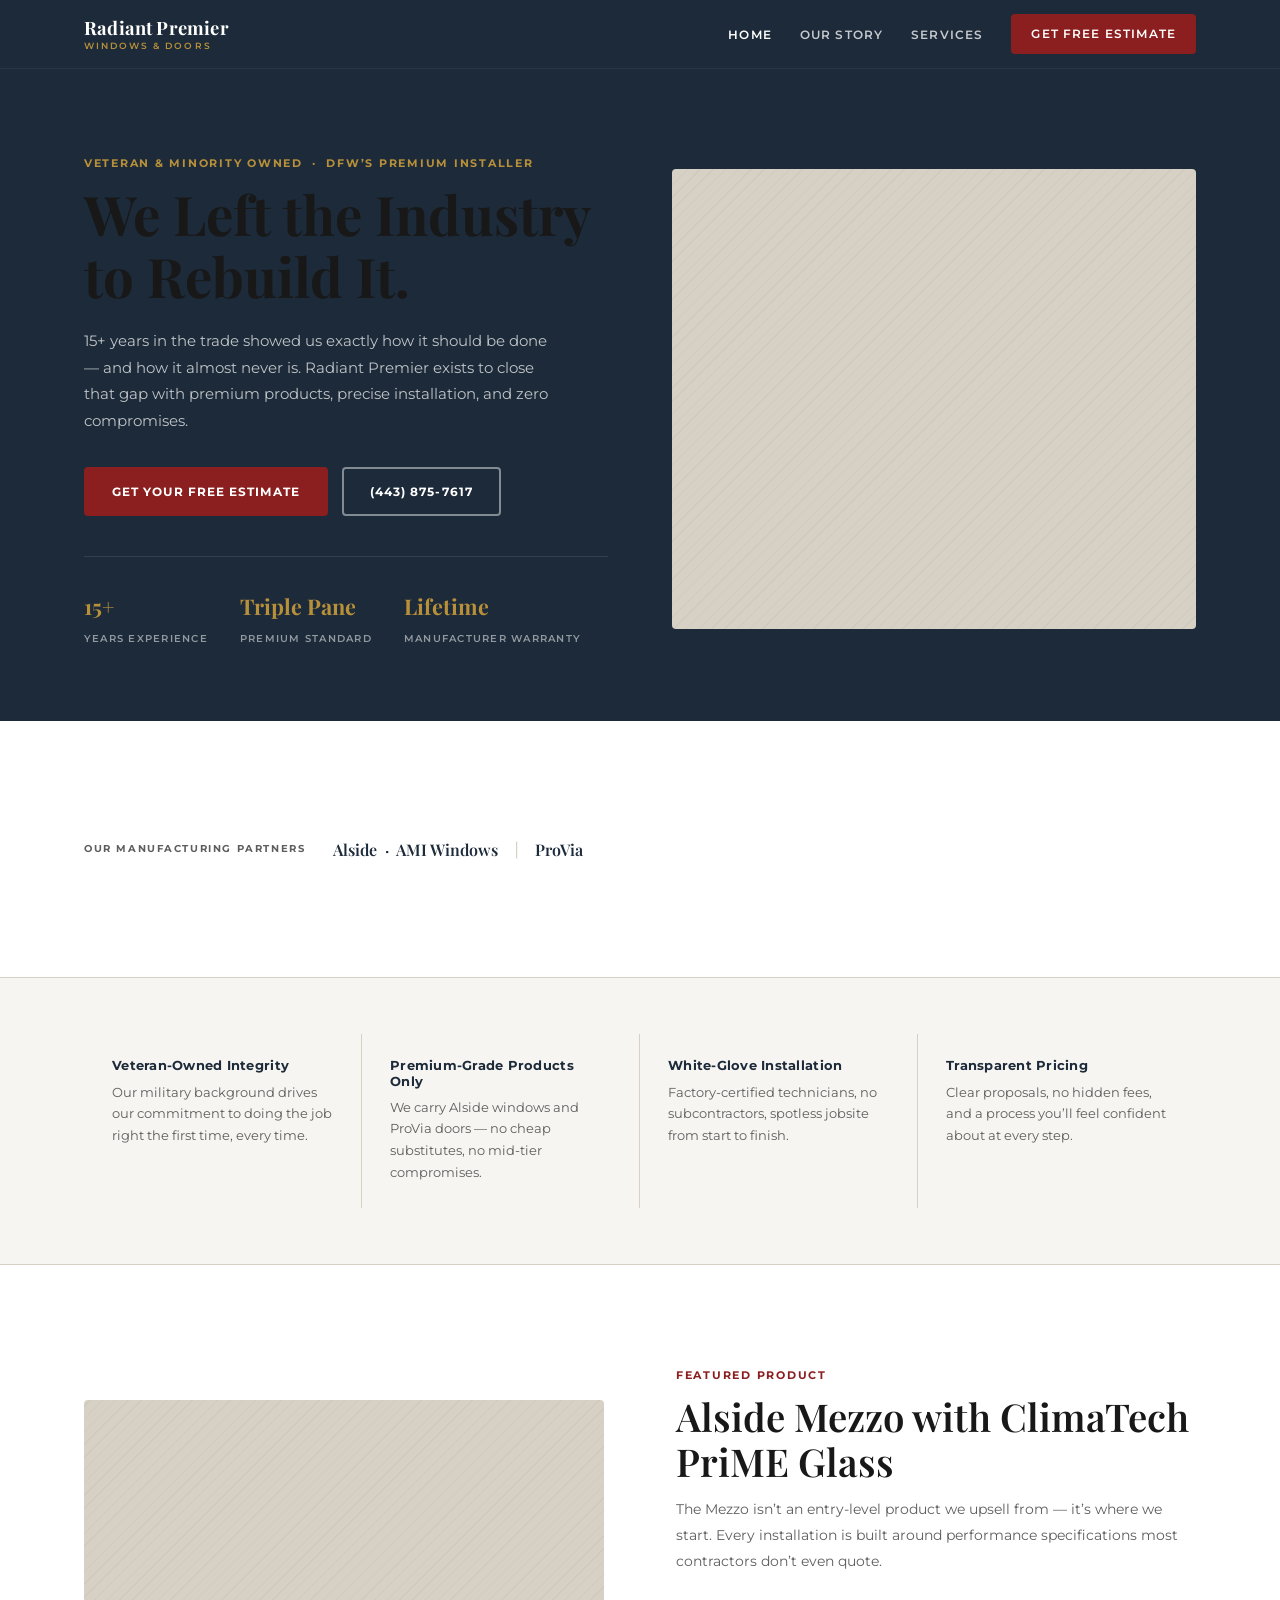
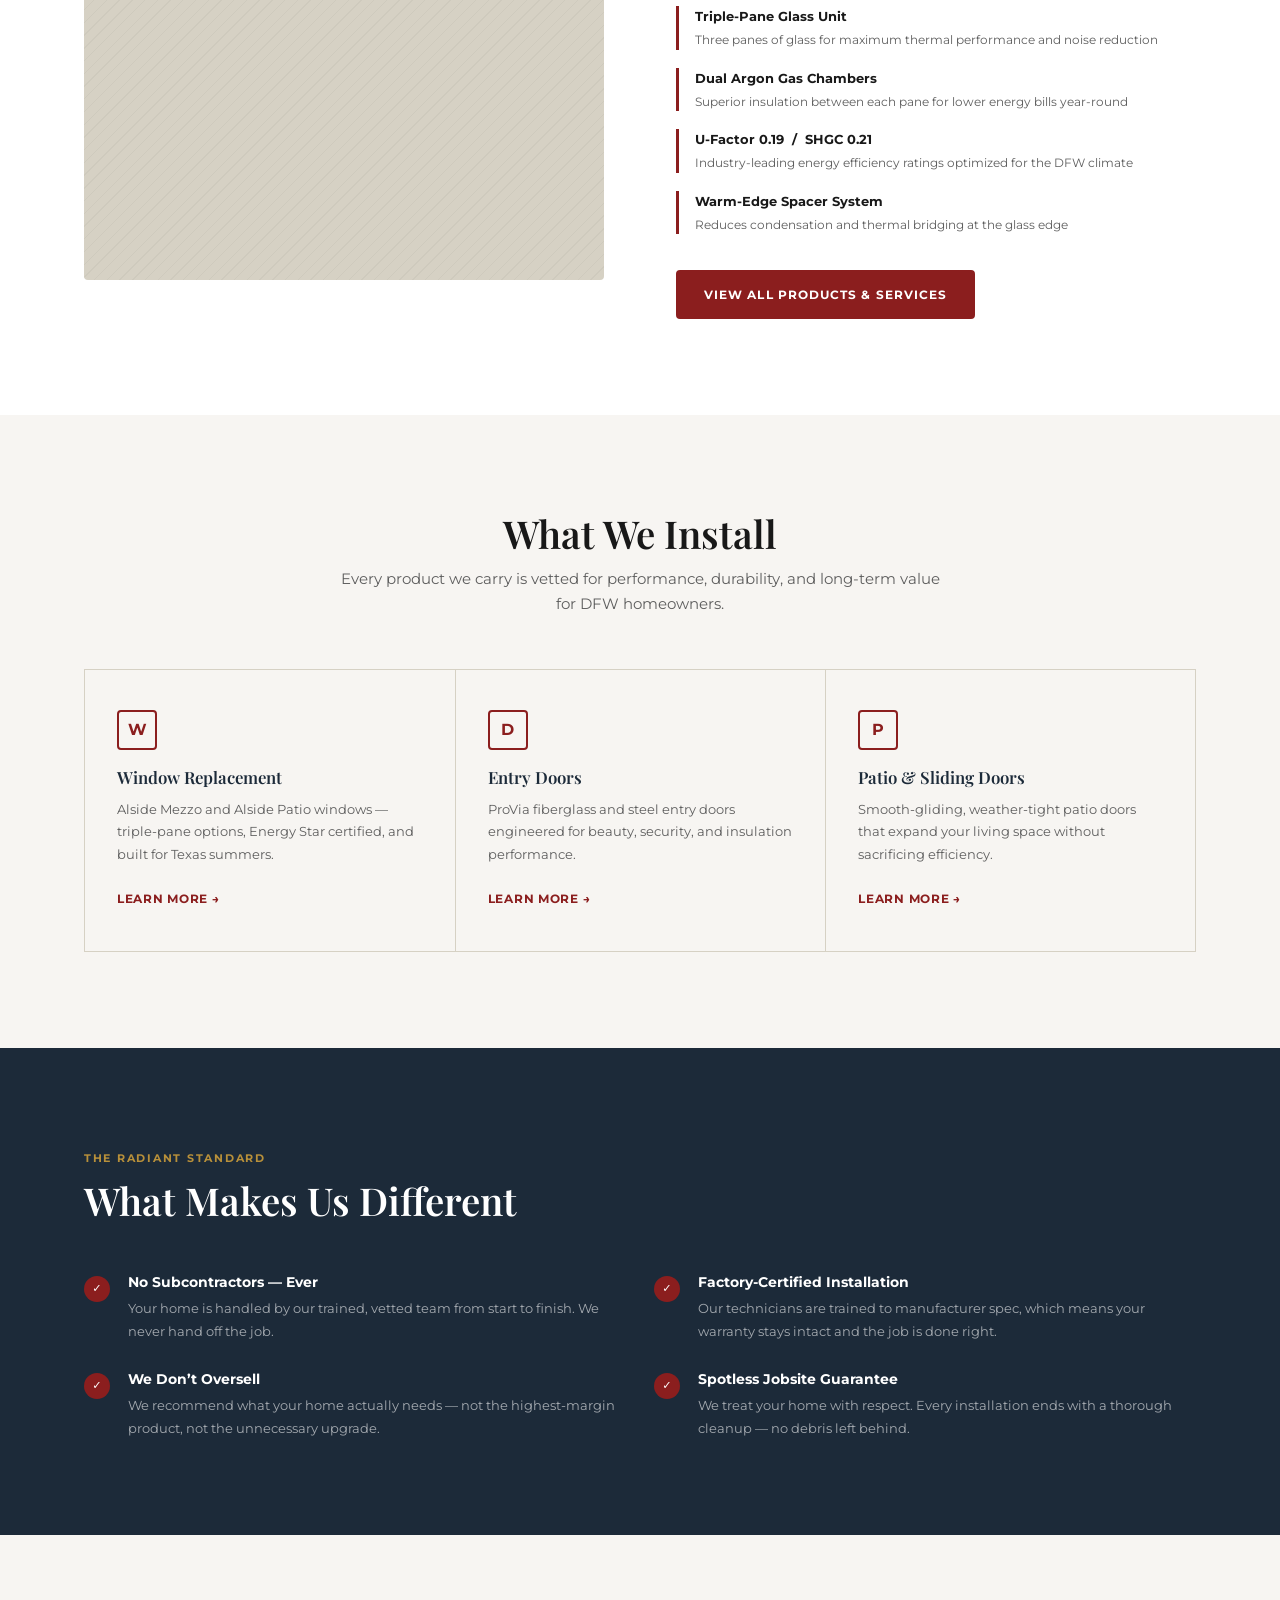
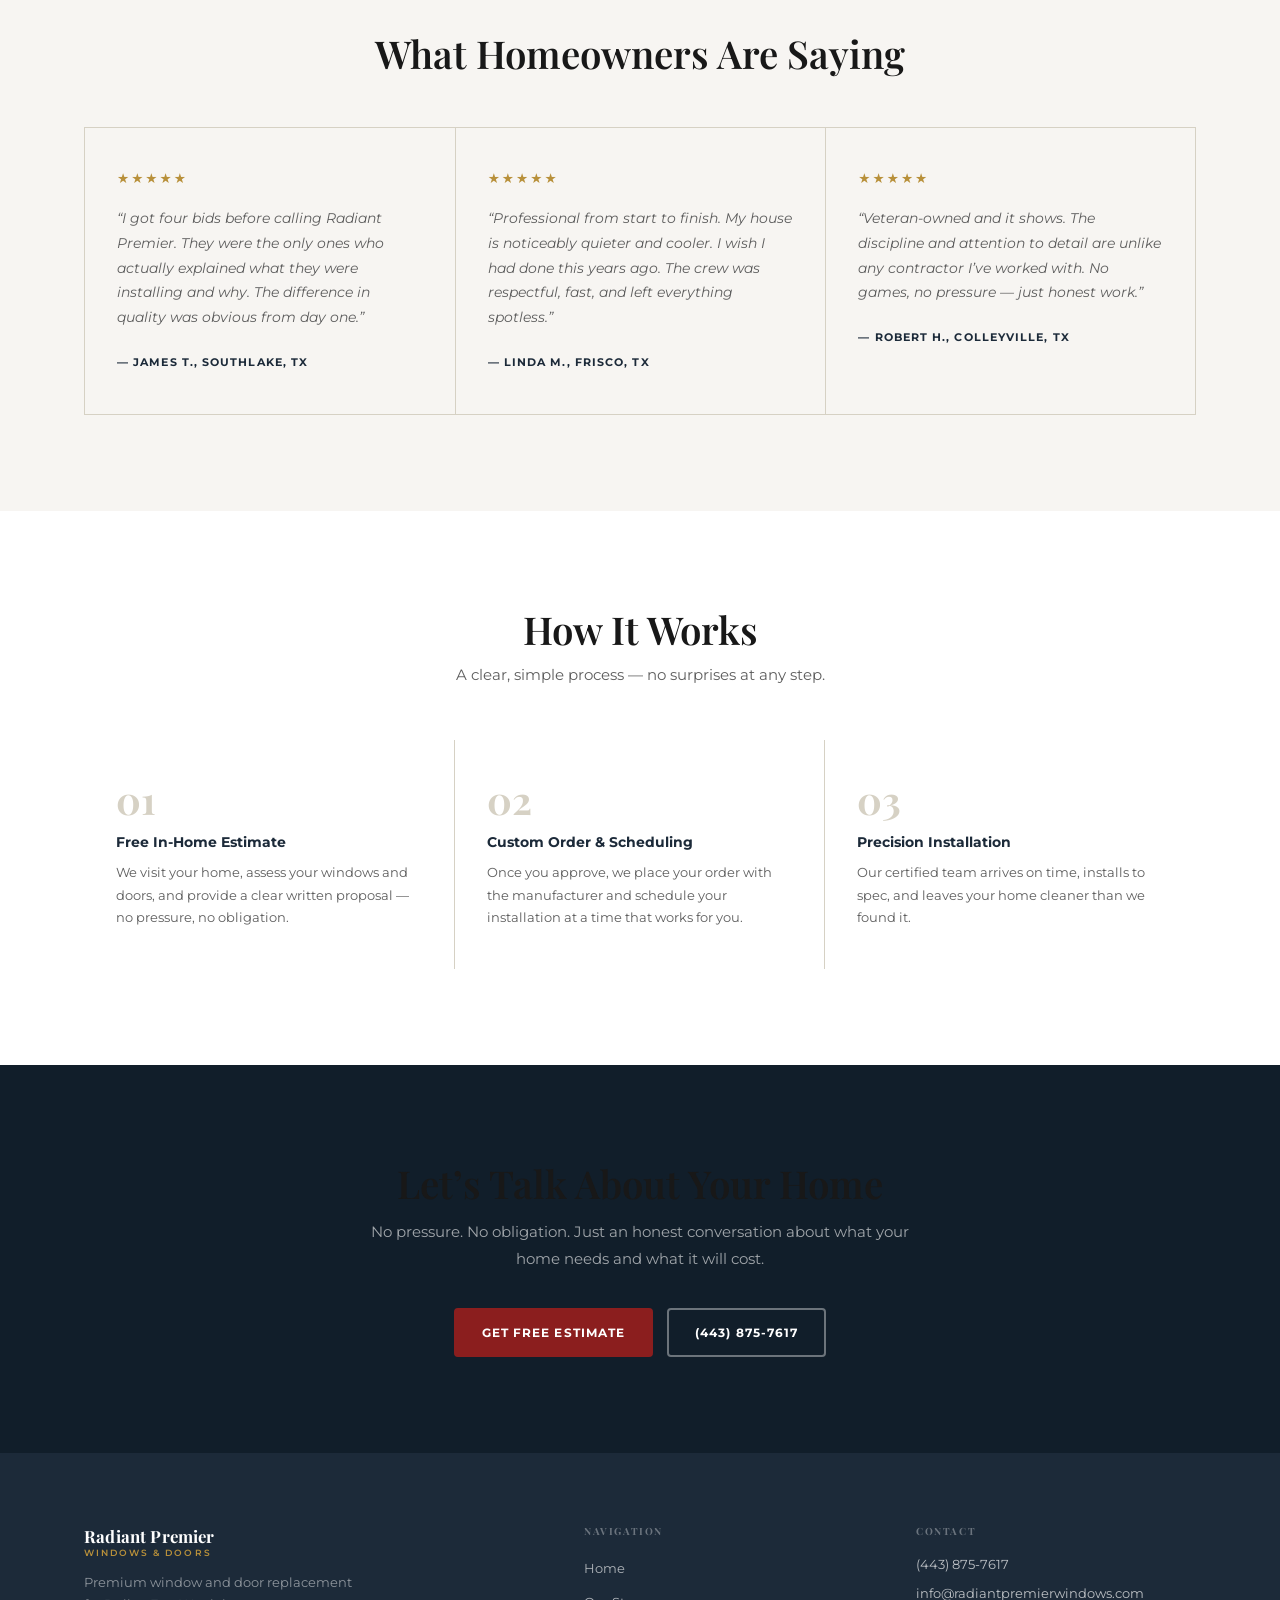
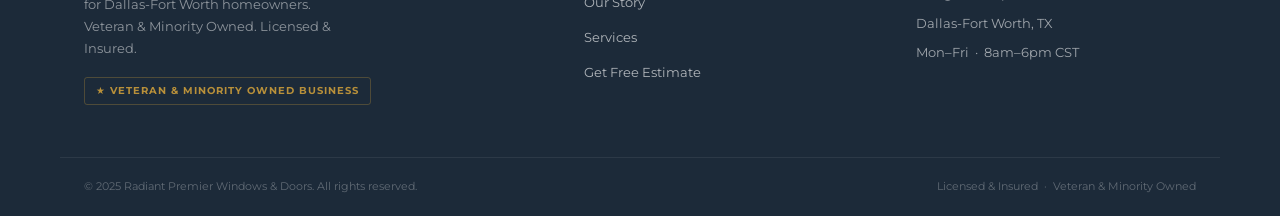
==== commit c1229d05: "Update index" ====
--- a/index.html
+++ b/index.html
@@ -1,621 +1,1202 @@
 <!DOCTYPE html>
-
 <html lang="en">
 <head>
-  <meta charset="UTF-8" />
-  <meta name="viewport" content="width=device-width, initial-scale=1.0" />
-  <title>Radiant Premier Windows &amp; Doors — Dallas–Fort Worth</title>
-  <meta name="description" content="Premium window and door replacement for DFW homeowners. Veteran &amp; minority owned. Factory-certified installation, no subcontractors, lifetime warranty.">
+  <meta charset="UTF-8">
+  <meta name="viewport" content="width=device-width, initial-scale=1.0">
+  <title>Radiant Premier Windows &amp; Doors | Premium Window &amp; Door Replacement – DFW</title>
+  <meta name="description" content="Veteran &amp; Minority-Owned window and door replacement serving Dallas-Fort Worth. Premium Alside windows, ProVia doors, factory-certified installation. Free estimate.">
   <link rel="preconnect" href="https://fonts.googleapis.com">
-  <link href="https://fonts.googleapis.com/css2?family=Playfair+Display:ital,wght@0,400;0,500;0,600;0,700;1,400;1,500&family=Montserrat:wght@300;400;500;600;700&display=swap" rel="stylesheet">
+  <link rel="preconnect" href="https://fonts.gstatic.com" crossorigin>
+  <link href="https://fonts.googleapis.com/css2?family=Playfair+Display:ital,wght@0,400;0,500;0,600;0,700;1,400&family=Montserrat:wght@300;400;500;600;700&display=swap" rel="stylesheet">
   <link rel="stylesheet" href="style.css">
   <style>
-    /* ── HERO ── */
+    /* ============================================================
+       DESIGN TOKENS & RESET
+       ============================================================ */
+    *, *::before, *::after { box-sizing: border-box; margin: 0; padding: 0; }
+
+    :root {
+      --bg:             #F7F5F2;
+      --white:          #FFFFFF;
+      --text:           #181818;
+      --text-muted:     #5E5E5E;
+      --red:            #8B1E1E;
+      --red-dark:       #6e1818;
+      --navy:           #1C2A39;
+      --navy-deep:      #111E2A;
+      --neutral:        #D6D1C4;
+      --gold:           #B8903A;
+      --font-serif:     'Playfair Display', Georgia, serif;
+      --font-sans:      'Montserrat', system-ui, sans-serif;
+      --max:            1160px;
+      --radius:         4px;
+    }
+
+    html { scroll-behavior: smooth; }
+
+    body {
+      font-family: var(--font-sans);
+      background: var(--bg);
+      color: var(--text);
+      line-height: 1.6;
+      -webkit-font-smoothing: antialiased;
+    }
+
+    img { display: block; max-width: 100%; height: auto; }
+    a   { text-decoration: none; color: inherit; }
+    ul  { list-style: none; }
+
+    .container {
+      width: 100%;
+      max-width: var(--max);
+      margin-inline: auto;
+      padding-inline: 24px;
+    }
+
+    /* ============================================================
+       TYPOGRAPHY
+       ============================================================ */
+    h1, h2, h3 { font-family: var(--font-serif); line-height: 1.15; }
+    h1 { font-size: clamp(2.1rem, 5vw, 3.4rem); font-weight: 700; }
+    h2 { font-size: clamp(1.65rem, 3.5vw, 2.4rem); font-weight: 600; }
+    h3 { font-size: 1.05rem; font-weight: 600; }
+
+    .eyebrow {
+      display: inline-block;
+      font-family: var(--font-sans);
+      font-size: 0.68rem;
+      font-weight: 700;
+      letter-spacing: 0.16em;
+      text-transform: uppercase;
+      color: var(--red);
+      margin-bottom: 0.65rem;
+    }
+
+    /* ============================================================
+       BUTTONS
+       ============================================================ */
+    .btn {
+      display: inline-block;
+      background: var(--red);
+      color: var(--white);
+      font-family: var(--font-sans);
+      font-size: 0.75rem;
+      font-weight: 700;
+      letter-spacing: 0.09em;
+      text-transform: uppercase;
+      padding: 13px 26px;
+      border-radius: var(--radius);
+      border: 2px solid var(--red);
+      transition: background 0.2s, border-color 0.2s, transform 0.15s;
+      cursor: pointer;
+      white-space: nowrap;
+    }
+    .btn:hover {
+      background: var(--red-dark);
+      border-color: var(--red-dark);
+      transform: translateY(-1px);
+    }
+    .btn-sm { padding: 9px 18px; font-size: 0.7rem; }
+
+    .btn-ghost {
+      display: inline-block;
+      background: transparent;
+      color: var(--white);
+      font-family: var(--font-sans);
+      font-size: 0.75rem;
+      font-weight: 700;
+      letter-spacing: 0.09em;
+      text-transform: uppercase;
+      padding: 13px 26px;
+      border-radius: var(--radius);
+      border: 2px solid rgba(255,255,255,0.45);
+      transition: border-color 0.2s, background 0.2s;
+      white-space: nowrap;
+    }
+    .btn-ghost:hover {
+      border-color: var(--white);
+      background: rgba(255,255,255,0.07);
+    }
+
+    .btn-outline {
+      display: inline-block;
+      background: transparent;
+      color: var(--white);
+      font-family: var(--font-sans);
+      font-size: 0.75rem;
+      font-weight: 700;
+      letter-spacing: 0.09em;
+      text-transform: uppercase;
+      padding: 13px 26px;
+      border-radius: var(--radius);
+      border: 2px solid rgba(255,255,255,0.38);
+      transition: border-color 0.2s, background 0.2s;
+      white-space: nowrap;
+    }
+    .btn-outline:hover {
+      border-color: var(--white);
+      background: rgba(255,255,255,0.07);
+    }
+
+    .link-arrow {
+      font-size: 0.75rem;
+      font-weight: 700;
+      letter-spacing: 0.06em;
+      text-transform: uppercase;
+      color: var(--red);
+      transition: letter-spacing 0.2s;
+    }
+    .link-arrow:hover { letter-spacing: 0.12em; }
+
+    /* ============================================================
+       NAVIGATION
+       ============================================================ */
+    .nav-wrap {
+      position: sticky;
+      top: 0;
+      z-index: 200;
+      background: var(--navy);
+      border-bottom: 1px solid rgba(255,255,255,0.06);
+    }
+
+    .nav {
+      display: flex;
+      align-items: center;
+      justify-content: space-between;
+      height: 68px;
+    }
+
+    .nav-logo {
+      display: flex;
+      flex-direction: column;
+      line-height: 1.2;
+      gap: 1px;
+    }
+    .logo-main {
+      font-family: var(--font-serif);
+      font-size: 1.15rem;
+      font-weight: 700;
+      color: var(--white);
+      letter-spacing: 0.01em;
+    }
+    .logo-sub {
+      font-size: 0.58rem;
+      font-weight: 600;
+      letter-spacing: 0.22em;
+      text-transform: uppercase;
+      color: var(--gold);
+    }
+
+    .nav-links {
+      display: flex;
+      align-items: center;
+      gap: 28px;
+    }
+    .nav-links a {
+      font-size: 0.72rem;
+      font-weight: 600;
+      letter-spacing: 0.1em;
+      text-transform: uppercase;
+      color: rgba(255,255,255,0.75);
+      transition: color 0.2s;
+    }
+    .nav-links a:hover,
+    .nav-links a.active { color: var(--white); }
+    .nav-links .btn { color: var(--white); }
+
+    /* hamburger */
+    .nav-toggle {
+      display: none;
+      flex-direction: column;
+      gap: 5px;
+      background: none;
+      border: none;
+      cursor: pointer;
+      padding: 4px;
+    }
+    .nav-toggle span {
+      display: block;
+      width: 23px;
+      height: 2px;
+      background: var(--white);
+      border-radius: 2px;
+      transition: transform 0.25s, opacity 0.25s;
+    }
+    .nav-toggle.active span:nth-child(1) { transform: translateY(7px) rotate(45deg); }
+    .nav-toggle.active span:nth-child(2) { opacity: 0; }
+    .nav-toggle.active span:nth-child(3) { transform: translateY(-7px) rotate(-45deg); }
+
+    /* mobile drawer */
+    .nav-mobile {
+      display: none;
+      background: var(--navy-deep);
+      padding: 24px;
+      border-top: 1px solid rgba(255,255,255,0.06);
+    }
+    .nav-mobile.open { display: block; }
+    .nav-mobile ul {
+      display: flex;
+      flex-direction: column;
+      gap: 16px;
+      margin-bottom: 20px;
+    }
+    .nav-mobile li a {
+      font-size: 0.82rem;
+      font-weight: 600;
+      letter-spacing: 0.1em;
+      text-transform: uppercase;
+      color: rgba(255,255,255,0.82);
+      transition: color 0.2s;
+    }
+    .nav-mobile li a:hover { color: var(--white); }
+    .mobile-phone {
+      display: inline-block;
+      font-size: 0.95rem;
+      font-weight: 600;
+      color: var(--gold);
+    }
+
+    /* ============================================================
+       IMAGE PLACEHOLDERS
+       ============================================================ */
+    .img-placeholder {
+      background:
+        repeating-linear-gradient(
+          -45deg,
+          rgba(0,0,0,0.035) 0px,
+          rgba(0,0,0,0.035) 1px,
+          transparent 1px,
+          transparent 9px
+        ),
+        var(--neutral);
+      border-radius: var(--radius);
+    }
+
+    /* ============================================================
+       SECTION HEADER UTILITY
+       ============================================================ */
+    .section-header {
+      text-align: center;
+      max-width: 600px;
+      margin: 0 auto 52px;
+    }
+    .section-header p {
+      margin-top: 12px;
+      color: var(--text-muted);
+      font-size: 0.92rem;
+      line-height: 1.7;
+    }
+    .section-header--left {
+      text-align: left;
+      margin-inline: 0;
+    }
+
+    /* ============================================================
+       HERO
+       ============================================================ */
     .hero {
-      background: var(--navy-deep);
-      padding: 7rem 0 6rem;
-      position: relative;
-      overflow: hidden;
-    }
-    .hero::after {
-      content: '';
-      position: absolute;
-      inset: 0;
-      background: radial-gradient(ellipse at 70% 50%, rgba(139,30,30,0.08) 0%, transparent 65%);
-      pointer-events: none;
+      background: var(--navy);
+      color: var(--white);
+      padding: 80px 0 72px;
     }
     .hero-inner {
-      max-width: var(--max);
-      margin: 0 auto;
-      padding: 0 2rem;
       display: grid;
       grid-template-columns: 1fr 1fr;
-      gap: 5rem;
+      gap: 64px;
       align-items: center;
-      position: relative;
-      z-index: 1;
-    }
-    .hero-badge {
+    }
+    .hero-text .eyebrow { color: var(--gold); }
+    .hero-text h1 { margin-bottom: 20px; }
+
+    .hero-sub {
+      font-size: 0.93rem;
+      color: rgba(255,255,255,0.72);
+      line-height: 1.8;
+      margin-bottom: 32px;
+      max-width: 480px;
+    }
+
+    .hero-ctas {
+      display: flex;
+      gap: 14px;
+      flex-wrap: wrap;
+      margin-bottom: 40px;
+    }
+
+    .hero-stats {
+      display: flex;
+      gap: 32px;
+      padding-top: 32px;
+      border-top: 1px solid rgba(255,255,255,0.1);
+      flex-wrap: wrap;
+    }
+    .stat strong {
+      display: block;
+      font-family: var(--font-serif);
+      font-size: 1.35rem;
+      font-weight: 700;
+      color: var(--gold);
+    }
+    .stat span {
+      font-size: 0.65rem;
+      font-weight: 600;
+      letter-spacing: 0.12em;
+      text-transform: uppercase;
+      color: rgba(255,255,255,0.52);
+    }
+
+    .hero-image {
+      height: 460px;
+    }
+
+    /* ============================================================
+       BRAND STRIP
+       ============================================================ */
+    .brand-strip {
+      background: var(--white);
+      border-bottom: 1px solid var(--neutral);
+    }
+    .brand-inner {
+      display: flex;
+      align-items: center;
+      gap: 28px;
+      padding-block: 18px;
+      flex-wrap: wrap;
+    }
+    .brand-label {
+      font-size: 0.62rem;
+      font-weight: 700;
+      letter-spacing: 0.16em;
+      text-transform: uppercase;
+      color: var(--text-muted);
+    }
+    .brand-logos {
+      display: flex;
+      align-items: center;
+      gap: 16px;
+    }
+    .brand-name {
+      font-family: var(--font-serif);
+      font-size: 1rem;
+      font-weight: 600;
+      color: var(--navy);
+    }
+    .brand-divider {
+      color: var(--neutral);
+      font-size: 1.1rem;
+      user-select: none;
+    }
+
+    /* ============================================================
+       VALUE STRIP
+       ============================================================ */
+    .value-strip {
+      background: var(--bg);
+      padding: 56px 0;
+      border-bottom: 1px solid var(--neutral);
+    }
+    .value-grid {
+      display: grid;
+      grid-template-columns: repeat(4, 1fr);
+    }
+    .value-item {
+      padding: 24px 28px;
+      border-right: 1px solid var(--neutral);
+    }
+    .value-item:last-child { border-right: none; }
+    .value-item h3 {
+      font-family: var(--font-sans);
+      font-size: 0.82rem;
+      font-weight: 700;
+      letter-spacing: 0.02em;
+      color: var(--navy);
+      margin-bottom: 8px;
+    }
+    .value-item p {
+      font-size: 0.8rem;
+      color: var(--text-muted);
+      line-height: 1.7;
+    }
+
+    /* ============================================================
+       FEATURE PRODUCT SECTION
+       ============================================================ */
+    .feature-section {
+      background: var(--white);
+      padding: 96px 0;
+    }
+    .feature-inner {
+      display: grid;
+      grid-template-columns: 1fr 1fr;
+      gap: 72px;
+      align-items: center;
+    }
+    .feature-image { height: 480px; }
+
+    .feature-text h2 { margin-bottom: 14px; }
+    .feature-text > p {
+      color: var(--text-muted);
+      font-size: 0.9rem;
+      line-height: 1.8;
+      margin-bottom: 32px;
+    }
+
+    .feature-specs {
+      display: flex;
+      flex-direction: column;
+      gap: 18px;
+      margin-bottom: 36px;
+    }
+    .feature-specs li {
+      display: flex;
+      flex-direction: column;
+      gap: 3px;
+      padding-left: 16px;
+      border-left: 3px solid var(--red);
+    }
+    .feature-specs li strong {
+      font-size: 0.82rem;
+      font-weight: 700;
+      color: var(--text);
+    }
+    .feature-specs li span {
+      font-size: 0.78rem;
+      color: var(--text-muted);
+      line-height: 1.55;
+    }
+
+    /* ============================================================
+       SERVICES OVERVIEW
+       ============================================================ */
+    .services-overview {
+      background: var(--bg);
+      padding: 96px 0;
+    }
+    .services-grid {
+      display: grid;
+      grid-template-columns: repeat(3, 1fr);
+    }
+    .service-card {
+      padding: 40px 32px;
+      border: 1px solid var(--neutral);
+      border-right: none;
+      transition: background 0.2s;
+    }
+    .service-card:last-child { border-right: 1px solid var(--neutral); }
+    .service-card:hover { background: var(--white); }
+
+    .service-icon {
+      width: 40px;
+      height: 40px;
+      border: 2px solid var(--red);
+      border-radius: var(--radius);
+      display: flex;
+      align-items: center;
+      justify-content: center;
+      margin-bottom: 18px;
+      color: var(--red);
+      font-size: 1rem;
+      font-weight: 700;
+    }
+    .service-card h3 {
+      font-size: 1.05rem;
+      color: var(--navy);
+      margin-bottom: 10px;
+    }
+    .service-card p {
+      font-size: 0.83rem;
+      color: var(--text-muted);
+      line-height: 1.7;
+      margin-bottom: 20px;
+    }
+
+    /* ============================================================
+       WHY US
+       ============================================================ */
+    .why-us {
+      background: var(--navy);
+      color: var(--white);
+      padding: 96px 0;
+    }
+    .why-us .section-header--left h2 { color: var(--white); }
+    .why-us .eyebrow { color: var(--gold); }
+
+    .why-grid {
+      display: grid;
+      grid-template-columns: 1fr 1fr;
+      gap: 28px;
+      margin-top: 44px;
+    }
+    .why-item {
+      display: flex;
+      gap: 18px;
+      align-items: flex-start;
+    }
+    .check {
+      flex-shrink: 0;
+      width: 26px;
+      height: 26px;
+      background: var(--red);
+      border-radius: 50%;
+      display: flex;
+      align-items: center;
+      justify-content: center;
+      font-size: 0.7rem;
+      font-weight: 700;
+      color: var(--white);
+      margin-top: 2px;
+    }
+    .why-item h3 {
+      font-family: var(--font-sans);
+      font-size: 0.9rem;
+      font-weight: 700;
+      color: var(--white);
+      margin-bottom: 7px;
+    }
+    .why-item p {
+      font-size: 0.83rem;
+      color: rgba(255,255,255,0.6);
+      line-height: 1.7;
+    }
+
+    /* ============================================================
+       TESTIMONIALS
+       ============================================================ */
+    .testimonials {
+      background: var(--bg);
+      padding: 96px 0;
+    }
+    .testi-grid {
+      display: grid;
+      grid-template-columns: repeat(3, 1fr);
+    }
+    .testi-card {
+      padding: 40px 32px;
+      border: 1px solid var(--neutral);
+      border-right: none;
+    }
+    .testi-card:last-child { border-right: 1px solid var(--neutral); }
+
+    .stars {
+      color: var(--gold);
+      font-size: 0.85rem;
+      letter-spacing: 2px;
+      margin-bottom: 16px;
+    }
+    .testi-card p {
+      font-size: 0.87rem;
+      color: var(--text-muted);
+      line-height: 1.78;
+      font-style: italic;
+      margin-bottom: 18px;
+    }
+    .testi-card cite {
+      font-size: 0.68rem;
+      font-weight: 700;
+      letter-spacing: 0.1em;
+      text-transform: uppercase;
+      color: var(--navy);
+      font-style: normal;
+    }
+
+    /* ============================================================
+       PROCESS
+       ============================================================ */
+    .process-section {
+      background: var(--white);
+      padding: 96px 0;
+    }
+    .process-grid {
+      display: grid;
+      grid-template-columns: repeat(3, 1fr);
+    }
+    .process-step {
+      padding: 40px 32px;
+      border-right: 1px solid var(--neutral);
+    }
+    .process-step:last-child { border-right: none; }
+
+    .step-num {
+      font-family: var(--font-serif);
+      font-size: 2.4rem;
+      font-weight: 700;
+      color: var(--neutral);
+      line-height: 1;
+      margin-bottom: 16px;
+    }
+    .process-step h3 {
+      font-family: var(--font-sans);
+      font-size: 0.9rem;
+      font-weight: 700;
+      color: var(--navy);
+      margin-bottom: 10px;
+    }
+    .process-step p {
+      font-size: 0.83rem;
+      color: var(--text-muted);
+      line-height: 1.72;
+    }
+
+    /* ============================================================
+       FINAL CTA
+       ============================================================ */
+    .cta-section {
+      background: var(--navy-deep);
+      color: var(--white);
+      padding: 96px 0;
+      text-align: center;
+    }
+    .cta-inner {
+      max-width: 600px;
+      margin: 0 auto;
+    }
+    .cta-section h2 { margin-bottom: 14px; }
+    .cta-section p {
+      color: rgba(255,255,255,0.6);
+      font-size: 0.92rem;
+      line-height: 1.78;
+      margin-bottom: 36px;
+    }
+    .cta-buttons {
+      display: flex;
+      gap: 14px;
+      justify-content: center;
+      flex-wrap: wrap;
+    }
+
+    /* ============================================================
+       FOOTER
+       ============================================================ */
+    .footer {
+      background: var(--navy);
+      color: var(--white);
+      padding: 72px 0 0;
+    }
+    .footer-inner {
+      display: grid;
+      grid-template-columns: 1.6fr 1fr 1fr;
+      gap: 52px;
+      padding-bottom: 52px;
+      border-bottom: 1px solid rgba(255,255,255,0.07);
+    }
+
+    .footer-logo {
       display: inline-flex;
-      align-items: center;
-      gap: 0.6rem;
+      flex-direction: column;
+      line-height: 1.2;
+      gap: 1px;
+      margin-bottom: 14px;
+    }
+    .footer-logo .logo-main { font-size: 1.05rem; }
+
+    .footer-desc {
+      font-size: 0.8rem;
+      color: rgba(255,255,255,0.5);
+      line-height: 1.72;
+      margin-bottom: 16px;
+      max-width: 270px;
+    }
+    .vet-badge {
+      display: inline-block;
       font-size: 0.62rem;
       font-weight: 700;
-      letter-spacing: 0.2em;
+      letter-spacing: 0.1em;
       text-transform: uppercase;
       color: var(--gold);
-      border: 1px solid rgba(184,144,58,0.3);
-      padding: 0.45rem 1rem;
-      border-radius: 2px;
-      margin-bottom: 2rem;
-    }
-    .hero-badge svg { width: 13px; height: 13px; }
-    .hero h1 {
-      color: var(--white);
-      margin-bottom: 1.5rem;
-      font-size: clamp(2.6rem, 5vw, 3.8rem);
-      line-height: 1.15;
-    }
-    .hero h1 em { font-style: italic; color: rgba(255,255,255,0.55); }
-    .hero-sub {
-      font-size: 1rem;
-      color: rgba(255,255,255,0.5);
-      margin-bottom: 2.5rem;
-      max-width: 440px;
-      line-height: 1.85;
-    }
-    .hero-actions { display: flex; gap: 1rem; flex-wrap: wrap; align-items: center; }
-    .hero-phone {
+      border: 1px solid rgba(184,144,58,0.32);
+      padding: 5px 11px;
+      border-radius: 3px;
+    }
+
+    .footer-col h4 {
+      font-size: 0.62rem;
+      font-weight: 700;
+      letter-spacing: 0.16em;
+      text-transform: uppercase;
+      color: rgba(255,255,255,0.35);
+      margin-bottom: 18px;
+    }
+
+    .footer-links {
+      display: flex;
+      flex-direction: column;
+      gap: 9px;
+    }
+    .footer-links a {
+      font-size: 0.83rem;
+      color: rgba(255,255,255,0.65);
+      transition: color 0.2s;
+    }
+    .footer-links a:hover { color: var(--white); }
+
+    .footer-contact {
+      display: flex;
+      flex-direction: column;
+      gap: 9px;
+    }
+    .footer-contact li {
       font-size: 0.8rem;
-      font-weight: 600;
-      color: rgba(255,255,255,0.75);
-      text-decoration: none;
-      letter-spacing: 0.04em;
+      color: rgba(255,255,255,0.58);
+    }
+    .footer-contact a {
+      color: rgba(255,255,255,0.7);
       transition: color 0.2s;
     }
-    .hero-phone:hover { color: var(--white); }
-    .hero-phone span { display: block; font-size: 0.58rem; font-weight: 600; letter-spacing: 0.18em; text-transform: uppercase; color: rgba(255,255,255,0.35); margin-bottom: 2px; }
-    .hero-stats {
-      display: flex;
-      gap: 2.5rem;
-      margin-top: 3.5rem;
-      padding-top: 2.5rem;
-      border-top: 1px solid rgba(255,255,255,0.1);
-    }
-    .stat-item { display: flex; flex-direction: column; gap: 3px; }
-    .stat-num { font-family: var(--font-serif); font-size: 1.55rem; font-weight: 700; color: var(--white); }
-    .stat-label { font-size: 0.65rem; font-weight: 600; letter-spacing: 0.1em; text-transform: uppercase; color: rgba(255,255,255,0.35); }
-    .hero-img { height: 520px; border-radius: 1px; }
-
-```
-/* ── BRAND STRIP ── */
-.brand-strip {
-  background: var(--white);
-  padding: 2.5rem 0;
-  border-bottom: 1px solid var(--neutral);
-}
-.brand-strip-inner {
-  display: flex;
-  align-items: center;
-  justify-content: center;
-  gap: 4rem;
-  flex-wrap: wrap;
-}
-.brand-strip-label {
-  font-size: 0.62rem;
-  font-weight: 700;
-  letter-spacing: 0.22em;
-  text-transform: uppercase;
-  color: rgba(0,0,0,0.3);
-  white-space: nowrap;
-}
-.brand-names { display: flex; gap: 3.5rem; align-items: center; }
-.brand-name {
-  font-family: var(--font-serif);
-  font-size: 1.1rem;
-  font-weight: 600;
-  color: var(--navy);
-  opacity: 0.7;
-  letter-spacing: 0.01em;
-}
-.brand-name span { display: block; font-family: var(--font-sans); font-size: 0.55rem; font-weight: 700; letter-spacing: 0.18em; text-transform: uppercase; color: rgba(0,0,0,0.3); margin-top: 2px; }
-
-/* ── VALUE STRIP ── */
-.values { background: var(--navy); padding: 5rem 0; }
-.values-grid { display: grid; grid-template-columns: repeat(4,1fr); gap: 1px; background: rgba(255,255,255,0.06); }
-.value-item {
-  background: var(--navy);
-  padding: 2.5rem 2rem;
-  text-align: center;
-  transition: background 0.2s;
-}
-.value-item:hover { background: rgba(255,255,255,0.03); }
-.value-icon {
-  width: 42px; height: 42px;
-  border: 1px solid rgba(184,144,58,0.3);
-  border-radius: 50%;
-  display: flex; align-items: center; justify-content: center;
-  margin: 0 auto 1.2rem;
-}
-.value-icon svg { width: 18px; height: 18px; stroke: var(--gold); fill: none; stroke-width: 1.5; }
-.value-item h4 {
-  font-family: var(--font-sans);
-  font-size: 0.72rem; font-weight: 700; letter-spacing: 0.13em; text-transform: uppercase;
-  color: var(--white); margin-bottom: 0.6rem;
-}
-.value-item p { font-size: 0.82rem; color: rgba(255,255,255,0.4); line-height: 1.75; }
-
-/* ── MEZZO FEATURE ── */
-.mezzo { background: var(--bg); }
-.mezzo-inner { display: grid; grid-template-columns: 1fr 1fr; gap: 6rem; align-items: center; }
-.mezzo-img { height: 500px; }
-.mezzo-badge {
-  display: inline-block;
-  font-size: 0.6rem; font-weight: 700; letter-spacing: 0.2em; text-transform: uppercase;
-  color: var(--gold);
-  border: 1px solid rgba(184,144,58,0.3);
-  padding: 0.3rem 0.8rem;
-  margin-bottom: 1.2rem;
-}
-.mezzo h2 { margin-bottom: 0.75rem; }
-.mezzo-lead { font-size: 1rem; color: var(--text-secondary); line-height: 1.85; margin-bottom: 2rem; }
-.mezzo-specs { display: grid; grid-template-columns: 1fr 1fr; gap: 1rem; margin-bottom: 2.5rem; }
-.spec-item { background: var(--white); padding: 1.2rem 1.4rem; border-left: 3px solid var(--red); }
-.spec-item strong { display: block; font-size: 0.72rem; font-weight: 700; letter-spacing: 0.1em; text-transform: uppercase; color: var(--text); margin-bottom: 3px; }
-.spec-item span { font-size: 0.82rem; color: var(--text-secondary); }
-
-/* ── SERVICES ── */
-.services { background: var(--white); }
-.services-grid { display: grid; grid-template-columns: repeat(3, 1fr); gap: 1.5px; margin-top: 3.5rem; background: var(--neutral); }
-.service-card { background: var(--white); padding: 3rem 2.5rem; transition: background 0.2s; }
-.service-card:hover { background: var(--bg); }
-.service-num { font-family: var(--font-serif); font-size: 0.72rem; font-weight: 700; color: var(--neutral); letter-spacing: 0.1em; margin-bottom: 1.2rem; }
-.service-card h3 { margin-bottom: 0.75rem; }
-.service-card p { font-size: 0.88rem; line-height: 1.85; }
-.service-link { display: inline-block; margin-top: 1.5rem; font-size: 0.72rem; font-weight: 700; letter-spacing: 0.12em; text-transform: uppercase; color: var(--red); text-decoration: none; border-bottom: 1px solid rgba(139,30,30,0.25); padding-bottom: 2px; transition: border-color 0.2s; }
-.service-link:hover { border-color: var(--red); }
-
-/* ── WHY US ── */
-.why { background: var(--bg); }
-.why-inner { display: grid; grid-template-columns: 1fr 1fr; gap: 6rem; align-items: center; }
-.why-img { height: 480px; }
-.why-list { list-style: none; display: flex; flex-direction: column; gap: 1.5rem; margin-top: 2rem; }
-.why-list li { display: flex; gap: 1.2rem; align-items: flex-start; }
-.why-check { width: 28px; height: 28px; border: 1.5px solid rgba(139,30,30,0.25); border-radius: 50%; display: flex; align-items: center; justify-content: center; flex-shrink: 0; margin-top: 2px; }
-.why-check svg { width: 12px; height: 12px; stroke: var(--red); fill: none; stroke-width: 2.5; }
-.why-list li strong { display: block; font-size: 0.85rem; font-weight: 700; color: var(--text); margin-bottom: 4px; }
-.why-list li p { font-size: 0.85rem; }
-
-/* ── TESTIMONIALS ── */
-.testimonials { background: var(--navy-deep); padding: 6rem 0; }
-.testimonials .section-label { color: var(--gold); }
-.testimonials h2 { color: var(--white); }
-.testimonials .divider { background: var(--gold); }
-.testi-grid { display: grid; grid-template-columns: repeat(3,1fr); gap: 1.5px; margin-top: 4rem; background: rgba(255,255,255,0.06); }
-.testi-card { background: var(--navy-deep); padding: 2.5rem; }
-.stars { color: var(--gold); font-size: 0.85rem; letter-spacing: 0.1em; margin-bottom: 1.5rem; }
-.testi-text { font-family: var(--font-serif); font-size: 1rem; font-style: italic; color: rgba(255,255,255,0.8); line-height: 1.75; margin-bottom: 1.5rem; }
-.testi-author { font-size: 0.72rem; font-weight: 700; letter-spacing: 0.1em; text-transform: uppercase; color: var(--white); }
-.testi-location { font-size: 0.7rem; color: rgba(255,255,255,0.3); display: block; margin-top: 2px; }
-
-/* ── PROCESS ── */
-.process { background: var(--bg); }
-.process-grid { display: grid; grid-template-columns: repeat(3,1fr); gap: 3rem; margin-top: 4rem; position: relative; }
-.process-grid::before {
-  content: '';
-  position: absolute;
-  top: 32px; left: calc(16.66% + 1rem); right: calc(16.66% + 1rem);
-  height: 1px;
-  background: var(--neutral);
-}
-.process-step { text-align: center; }
-.process-num {
-  width: 64px; height: 64px;
-  border: 1.5px solid var(--neutral);
-  border-radius: 50%;
-  display: flex; align-items: center; justify-content: center;
-  margin: 0 auto 1.5rem;
-  font-family: var(--font-serif);
-  font-size: 1.3rem; font-weight: 600; color: var(--red);
-  background: var(--bg);
-  position: relative; z-index: 1;
-}
-.process-step h3 { margin-bottom: 0.75rem; }
-.process-step p { font-size: 0.88rem; max-width: 260px; margin: 0 auto; }
-
-/* ── FINAL CTA ── */
-.final-cta { background: var(--navy-deep); text-align: center; padding: 7rem 0; }
-.final-cta h2 { color: var(--white); margin-bottom: 1rem; }
-.final-cta > .container > p { max-width: 520px; margin: 0 auto 2.5rem; color: rgba(255,255,255,0.45); }
-.cta-actions { display: flex; justify-content: center; gap: 1rem; flex-wrap: wrap; }
-
-/* ── RESPONSIVE ── */
-@media (max-width: 900px) {
-  .hero-inner { grid-template-columns: 1fr; gap: 3rem; }
-  .hero-img { height: 300px; }
-  .hero-stats { gap: 1.5rem; }
-  .values-grid { grid-template-columns: repeat(2,1fr); }
-  .mezzo-inner { grid-template-columns: 1fr; gap: 3rem; }
-  .mezzo-img { height: 300px; }
-  .services-grid { grid-template-columns: 1fr; }
-  .why-inner { grid-template-columns: 1fr; gap: 3rem; }
-  .why-img { height: 300px; }
-  .testi-grid { grid-template-columns: 1fr; }
-  .process-grid { grid-template-columns: 1fr; gap: 2rem; }
-  .process-grid::before { display: none; }
-  .brand-names { gap: 2rem; }
-}
-@media (max-width: 600px) {
-  .values-grid { grid-template-columns: 1fr; }
-  .mezzo-specs { grid-template-columns: 1fr; }
-  .hero-stats { flex-direction: column; gap: 1rem; }
-}
-```
-
+    .footer-contact a:hover { color: var(--white); }
+
+    .footer-bottom { padding-block: 20px; }
+    .footer-bottom-inner {
+      display: flex;
+      justify-content: space-between;
+      align-items: center;
+      flex-wrap: wrap;
+      gap: 8px;
+      font-size: 0.7rem;
+      color: rgba(255,255,255,0.3);
+    }
+
+    /* ============================================================
+       RESPONSIVE — 900px
+       ============================================================ */
+    @media (max-width: 900px) {
+      .hero-inner {
+        grid-template-columns: 1fr;
+        gap: 40px;
+      }
+      .hero-image {
+        height: 320px;
+        order: -1;
+      }
+      .hero-sub { max-width: 100%; }
+
+      .feature-inner {
+        grid-template-columns: 1fr;
+        gap: 40px;
+      }
+      .feature-image { height: 300px; }
+
+      .value-grid {
+        grid-template-columns: 1fr 1fr;
+      }
+      .value-item:nth-child(2) { border-right: none; }
+      .value-item:nth-child(1),
+      .value-item:nth-child(2) {
+        border-bottom: 1px solid var(--neutral);
+      }
+
+      .why-grid { grid-template-columns: 1fr; }
+
+      .footer-inner {
+        grid-template-columns: 1fr;
+        gap: 36px;
+      }
+    }
+
+    /* ============================================================
+       RESPONSIVE — 768px
+       ============================================================ */
+    @media (max-width: 768px) {
+      .nav-links  { display: none; }
+      .nav-toggle { display: flex; }
+
+      .services-grid,
+      .testi-grid,
+      .process-grid {
+        grid-template-columns: 1fr;
+      }
+
+      .service-card {
+        border-right: 1px solid var(--neutral);
+        border-bottom: none;
+      }
+      .service-card:last-child {
+        border-bottom: 1px solid var(--neutral);
+      }
+
+      .testi-card {
+        border-right: 1px solid var(--neutral);
+        border-bottom: none;
+      }
+      .testi-card:last-child {
+        border-bottom: 1px solid var(--neutral);
+      }
+
+      .process-step {
+        border-right: none;
+        border-bottom: 1px solid var(--neutral);
+      }
+      .process-step:last-child { border-bottom: none; }
+
+      .hero-ctas { flex-direction: column; align-items: flex-start; }
+      .hero-stats { gap: 20px; }
+    }
+
+    /* ============================================================
+       RESPONSIVE — 600px
+       ============================================================ */
+    @media (max-width: 600px) {
+      .value-grid { grid-template-columns: 1fr; }
+      .value-item {
+        border-right: none;
+        border-bottom: 1px solid var(--neutral);
+      }
+      .value-item:last-child { border-bottom: none; }
+
+      .footer-bottom-inner { flex-direction: column; text-align: center; }
+    }
   </style>
 </head>
 <body>
 
-<!-- NAV -->
-
-<nav>
-  <div class="nav-inner">
-    <a href="index.html" class="logo">
-      <span class="logo-name">Radiant Premier</span>
-      <span class="logo-tag">Windows &amp; Doors</span>
-    </a>
-    <ul class="nav-links">
-      <li><a href="index.html" class="active">Home</a></li>
-      <li><a href="story.html">Our Story</a></li>
-      <li><a href="services.html">Services</a></li>
-      <li><a href="contact.html" class="nav-cta">Get Free Estimate</a></li>
-    </ul>
-    <div class="vet-badge">
-      <svg viewBox="0 0 24 24" fill="#B8903A" width="12" height="12"><path d="M12 2l2.4 7.4H22l-6.2 4.5 2.4 7.4L12 17l-6.2 4.3 2.4-7.4L2 9.4h7.6z"/></svg>
-      Veteran &amp; Minority Owned
+  <!-- ============================================================
+       NAVIGATION
+       ============================================================ -->
+  <header class="nav-wrap">
+    <nav class="nav container">
+      <a href="index.html" class="nav-logo" aria-label="Radiant Premier Windows &amp; Doors — Home">
+        <span class="logo-main">Radiant Premier</span>
+        <span class="logo-sub">Windows &amp; Doors</span>
+      </a>
+
+      <ul class="nav-links" role="list">
+        <li><a href="index.html" class="active" aria-current="page">Home</a></li>
+        <li><a href="story.html">Our Story</a></li>
+        <li><a href="services.html">Services</a></li>
+        <li><a href="contact.html" class="btn btn-sm">Get Free Estimate</a></li>
+      </ul>
+
+      <button class="nav-toggle" aria-label="Toggle navigation menu" aria-expanded="false" aria-controls="navMobile">
+        <span></span><span></span><span></span>
+      </button>
+    </nav>
+
+    <div class="nav-mobile" id="navMobile" aria-hidden="true">
+      <ul role="list">
+        <li><a href="index.html">Home</a></li>
+        <li><a href="story.html">Our Story</a></li>
+        <li><a href="services.html">Services</a></li>
+        <li><a href="contact.html">Get Free Estimate</a></li>
+      </ul>
+      <a href="tel:4438757617" class="mobile-phone">(443) 875-7617</a>
     </div>
-    <button class="hamburger" onclick="toggleMenu()" aria-label="Menu">
-      <span></span><span></span><span></span>
-    </button>
-  </div>
-</nav>
-<div class="mobile-menu" id="mobileMenu">
-  <a href="index.html">Home</a>
-  <a href="story.html">Our Story</a>
-  <a href="services.html">Services</a>
-  <a href="contact.html">Get Free Estimate</a>
-</div>
-
-<!-- HERO -->
-
-<section class="hero">
-  <div class="hero-inner">
-    <div>
-      <div class="hero-badge">
-        <svg viewBox="0 0 24 24" fill="currentColor" width="13" height="13"><path d="M12 2l2.4 7.4H22l-6.2 4.5 2.4 7.4L12 17l-6.2 4.3 2.4-7.4L2 9.4h7.6z"/></svg>
-        Veteran &amp; Minority Owned · Dallas–Fort Worth
-      </div>
-      <h1>We Left the Industry<br/>to <em>Rebuild It.</em></h1>
-      <p class="hero-sub">After 15 years inside the big window corporations, we saw too much: overpriced products, rushed installs, homeowners left holding the bag. So we started over — and built the company we always wished existed.</p>
-      <div class="hero-actions">
-        <a href="contact.html" class="btn">Get My Free Estimate</a>
-        <a href="tel:4438757617" class="hero-phone">
-          <span>Call us directly</span>
-          (443) 875-7617
-        </a>
-      </div>
-      <div class="hero-stats">
-        <div class="stat-item">
-          <span class="stat-num">15+</span>
-          <span class="stat-label">Years Industry Experience</span>
-        </div>
-        <div class="stat-item">
-          <span class="stat-num">Triple</span>
-          <span class="stat-label">Pane Standard</span>
-        </div>
-        <div class="stat-item">
-          <span class="stat-num">Lifetime</span>
-          <span class="stat-label">Workmanship Warranty</span>
-        </div>
-      </div>
+  </header>
+
+  <!-- ============================================================
+       HERO
+       ============================================================ -->
+  <section class="hero">
+    <div class="container hero-inner">
+      <div class="hero-text">
+        <span class="eyebrow">Veteran &amp; Minority Owned &nbsp;&middot;&nbsp; DFW&rsquo;s Premium Installer</span>
+        <h1>We Left the Industry<br>to Rebuild It.</h1>
+        <p class="hero-sub">15+ years in the trade showed us exactly how it should be done &mdash; and how it almost never is. Radiant Premier exists to close that gap with premium products, precise installation, and zero compromises.</p>
+        <div class="hero-ctas">
+          <a href="contact.html" class="btn">Get Your Free Estimate</a>
+          <a href="tel:4438757617" class="btn-ghost">(443) 875-7617</a>
+        </div>
+        <div class="hero-stats">
+          <div class="stat">
+            <strong>15+</strong>
+            <span>Years Experience</span>
+          </div>
+          <div class="stat">
+            <strong>Triple Pane</strong>
+            <span>Premium Standard</span>
+          </div>
+          <div class="stat">
+            <strong>Lifetime</strong>
+            <span>Manufacturer Warranty</span>
+          </div>
+        </div>
+      </div>
+      <div class="hero-image img-placeholder" role="img" aria-label="Premium window installation by Radiant Premier"></div>
     </div>
-    <div class="img-ph hero-img">
-      <strong>Hero Image</strong>
-      Luxury DFW home exterior —<br/>large windows, late afternoon<br/>golden light, clean modern façade
+  </section>
+
+  <!-- ============================================================
+       BRAND STRIP
+       ============================================================ -->
+  <section class="brand-strip" aria-label="Manufacturing partners">
+    <div class="container brand-inner">
+      <span class="brand-label">Our Manufacturing Partners</span>
+      <div class="brand-logos">
+        <span class="brand-name">Alside &nbsp;&middot;&nbsp; AMI Windows</span>
+        <span class="brand-divider" aria-hidden="true">|</span>
+        <span class="brand-name">ProVia</span>
+      </div>
     </div>
-  </div>
-</section>
-
-<!-- BRAND STRIP -->
-
-<div class="brand-strip">
-  <div class="container">
-    <div class="brand-strip-inner">
-      <span class="brand-strip-label">Our Manufacturing Partners</span>
-      <div class="brand-names">
-        <div class="brand-name">Alside <span>AMI Windows</span></div>
-        <div class="brand-name" style="color:var(--neutral);">—</div>
-        <div class="brand-name">ProVia <span>Windows &amp; Doors</span></div>
+  </section>
+
+  <!-- ============================================================
+       VALUE STRIP
+       ============================================================ -->
+  <section class="value-strip" aria-label="Core values">
+    <div class="container value-grid">
+      <div class="value-item">
+        <h3>Veteran-Owned Integrity</h3>
+        <p>Our military background drives our commitment to doing the job right the first time, every time.</p>
+      </div>
+      <div class="value-item">
+        <h3>Premium-Grade Products Only</h3>
+        <p>We carry Alside windows and ProVia doors &mdash; no cheap substitutes, no mid-tier compromises.</p>
+      </div>
+      <div class="value-item">
+        <h3>White-Glove Installation</h3>
+        <p>Factory-certified technicians, no subcontractors, spotless jobsite from start to finish.</p>
+      </div>
+      <div class="value-item">
+        <h3>Transparent Pricing</h3>
+        <p>Clear proposals, no hidden fees, and a process you&rsquo;ll feel confident about at every step.</p>
       </div>
     </div>
-  </div>
-</div>
-
-<!-- VALUE STRIP -->
-
-<div class="values">
-  <div class="container">
-    <div class="values-grid">
-      <div class="value-item">
-        <div class="value-icon">
-          <svg viewBox="0 0 24 24"><path d="M12 22s8-4 8-10V5l-8-3-8 3v7c0 6 8 10 8 10z"/></svg>
-        </div>
-        <h4>Veteran-Owned Integrity</h4>
-        <p>We serve with the same discipline and accountability we brought to service — no shortcuts, ever.</p>
-      </div>
-      <div class="value-item">
-        <div class="value-icon">
-          <svg viewBox="0 0 24 24"><path d="M12 2L2 7v10l10 5 10-5V7L12 2z"/></svg>
-        </div>
-        <h4>Premium-Grade Products Only</h4>
-        <p>We carry Alside and ProVia — not every brand under the sun. Just the ones we stand behind completely.</p>
-      </div>
-      <div class="value-item">
-        <div class="value-icon">
-          <svg viewBox="0 0 24 24"><circle cx="12" cy="12" r="9"/><path d="M9 12l2 2 4-4"/></svg>
-        </div>
-        <h4>White-Glove Installation</h4>
-        <p>Our certified crews protect your home throughout — no subcontractors, no shortcuts, no mess.</p>
-      </div>
-      <div class="value-item">
-        <div class="value-icon">
-          <svg viewBox="0 0 24 24"><rect x="2" y="3" width="20" height="14" rx="2"/><path d="M8 21h8M12 17v4"/></svg>
-        </div>
-        <h4>Transparent Pricing</h4>
-        <p>Your estimate is your price. We don't upsell, add surprise fees, or pressure you into anything.</p>
-      </div>
-    </div>
-  </div>
-</div>
-
-<!-- MEZZO FEATURE -->
-
-<section class="mezzo">
-  <div class="container">
-    <div class="mezzo-inner">
-      <div class="img-ph mezzo-img">
-        <strong>Product Feature</strong>
-        Alside Mezzo window installed in<br/>a bright living room — triple-pane<br/>glass, clean sightlines, natural light
-      </div>
-      <div>
-        <span class="mezzo-badge">Our Signature Window</span>
-        <h2>Alside Mezzo® +<br/>ClimaTech PriME.</h2>
-        <div class="divider"></div>
-        <p class="mezzo-lead">While most window companies offer triple-pane as a costly upgrade, we make it our standard. The Mezzo with ClimaTech PriME meets ENERGY STAR® Most Efficient criteria in all climate zones — and may qualify your home for federal tax credits.</p>
-        <div class="mezzo-specs">
-          <div class="spec-item">
-            <strong>Triple-Pane · 3× Low-E</strong>
-            <span>3 panes of glass, 3 surfaces of Low-E technology — maximum thermal barrier</span>
-          </div>
-          <div class="spec-item">
-            <strong>Dual Argon Gas Spaces</strong>
-            <span>Two argon-filled chambers between panes reduce Texas summer heat transfer</span>
-          </div>
-          <div class="spec-item">
-            <strong>U-Factor 0.19 · SHGC 0.21</strong>
-            <span>ENERGY STAR® Most Efficient — all climate zones, tax credit eligible</span>
-          </div>
-          <div class="spec-item">
-            <strong>Warm-Edge Spacer Systems</strong>
-            <span>Two warm-edge spacers; Stainless Steel Intercept® or Super Spacer® available</span>
-          </div>
-        </div>
-        <a href="services.html" class="btn">See All Services</a>
-      </div>
-    </div>
-  </div>
-</section>
-
-<!-- SERVICES -->
-
-<section class="services">
-  <div class="container">
-    <span class="section-label">What We Do</span>
-    <h2>Every Opening. Done Right.</h2>
-    <div class="services-grid">
-      <div class="service-card">
-        <div class="service-num">01</div>
-        <h3>Window Replacement</h3>
-        <p>Triple-pane, argon-filled, Climate Attack Elite glass — custom fitted to your home and installed to manufacturer specification. The last windows you'll ever need.</p>
-        <a href="services.html#windows" class="service-link">Learn more</a>
-      </div>
-      <div class="service-card">
-        <div class="service-num">02</div>
-        <h3>Entry Doors</h3>
-        <p>ProVia entry doors engineered for beauty, security, and decades of Texas weather. We install them the way the manufacturer intends — because your warranty depends on it.</p>
-        <a href="services.html#entry-doors" class="service-link">Learn more</a>
-      </div>
-      <div class="service-card">
-        <div class="service-num">03</div>
-        <h3>Patio &amp; Sliding Doors</h3>
-        <p>Connect your living space to the outdoors seamlessly. Smooth hardware, superior sealing, and a finished installation that feels effortless every time you reach for the handle.</p>
-        <a href="services.html#patio-doors" class="service-link">Learn more</a>
-      </div>
-    </div>
-  </div>
-</section>
-
-<!-- WHY US -->
-
-<section class="why">
-  <div class="container">
-    <div class="why-inner">
-      <div class="img-ph why-img">
-        <strong>Installation Photo</strong>
-        Radiant Premier crew installing<br/>a large Mezzo window —<br/>precise, professional, clean worksite
-      </div>
-      <div>
-        <span class="section-label">Why Radiant Premier</span>
-        <h2>The Standard We Set for Ourselves</h2>
-        <div class="divider"></div>
-        <p>We didn't leave the corporate window industry to do the same thing — just smaller. We left to do it right. Every decision at Radiant Premier traces back to a single commitment: the homeowner comes first.</p>
-        <ul class="why-list">
+  </section>
+
+  <!-- ============================================================
+       FEATURED PRODUCT — ALSIDE MEZZO
+       ============================================================ -->
+  <section class="feature-section">
+    <div class="container feature-inner">
+      <div class="feature-image img-placeholder" role="img" aria-label="Alside Mezzo window with ClimaTech PriME glass package"></div>
+      <div class="feature-text">
+        <span class="eyebrow">Featured Product</span>
+        <h2>Alside Mezzo with ClimaTech PriME Glass</h2>
+        <p>The Mezzo isn&rsquo;t an entry-level product we upsell from &mdash; it&rsquo;s where we start. Every installation is built around performance specifications most contractors don&rsquo;t even quote.</p>
+        <ul class="feature-specs" role="list">
           <li>
-            <div class="why-check"><svg viewBox="0 0 24 24"><polyline points="20 6 9 17 4 12"/></svg></div>
-            <div>
-              <strong>No Subcontractors — Ever</strong>
-              <p>Your project is handled by our own trained crew from first call to final walkthrough. No handoffs to unknown workers.</p>
-            </div>
+            <strong>Triple-Pane Glass Unit</strong>
+            <span>Three panes of glass for maximum thermal performance and noise reduction</span>
           </li>
           <li>
-            <div class="why-check"><svg viewBox="0 0 24 24"><polyline points="20 6 9 17 4 12"/></svg></div>
-            <div>
-              <strong>Factory-Certified Installation</strong>
-              <p>We install to manufacturer specification on every job — so your warranty stays fully intact, not voided on a technicality.</p>
-            </div>
+            <strong>Dual Argon Gas Chambers</strong>
+            <span>Superior insulation between each pane for lower energy bills year-round</span>
           </li>
           <li>
-            <div class="why-check"><svg viewBox="0 0 24 24"><polyline points="20 6 9 17 4 12"/></svg></div>
-            <div>
-              <strong>We Don't Oversell</strong>
-              <p>We spent years watching companies pitch products homeowners didn't need. We won't do it. Our recommendation is always what's genuinely right for your home.</p>
-            </div>
+            <strong>U-Factor 0.19 &nbsp;/&nbsp; SHGC 0.21</strong>
+            <span>Industry-leading energy efficiency ratings optimized for the DFW climate</span>
           </li>
           <li>
-            <div class="why-check"><svg viewBox="0 0 24 24"><polyline points="20 6 9 17 4 12"/></svg></div>
-            <div>
-              <strong>Spotless Jobsite Guarantee</strong>
-              <p>Drop cloths laid, surfaces protected, debris removed. We clean up completely before we leave — every single time.</p>
-            </div>
+            <strong>Warm-Edge Spacer System</strong>
+            <span>Reduces condensation and thermal bridging at the glass edge</span>
           </li>
         </ul>
-        <a href="story.html" class="btn" style="margin-top:2rem;">Our Story</a>
+        <a href="services.html" class="btn">View All Products &amp; Services</a>
       </div>
     </div>
-  </div>
-</section>
-
-<!-- TESTIMONIALS -->
-
-<section class="testimonials">
-  <div class="container">
-    <div style="text-align:center;">
-      <span class="section-label">What Homeowners Say</span>
-      <h2 style="color:var(--white);">Trusted Across DFW</h2>
-      <div class="divider center" style="background:var(--gold);"></div>
+  </section>
+
+  <!-- ============================================================
+       SERVICES OVERVIEW
+       ============================================================ -->
+  <section class="services-overview">
+    <div class="container">
+      <div class="section-header">
+        <h2>What We Install</h2>
+        <p>Every product we carry is vetted for performance, durability, and long-term value for DFW homeowners.</p>
+      </div>
+      <div class="services-grid">
+        <div class="service-card">
+          <div class="service-icon" aria-hidden="true">W</div>
+          <h3>Window Replacement</h3>
+          <p>Alside Mezzo and Alside Patio windows &mdash; triple-pane options, Energy Star certified, and built for Texas summers.</p>
+          <a href="services.html" class="link-arrow">Learn more &rarr;</a>
+        </div>
+        <div class="service-card">
+          <div class="service-icon" aria-hidden="true">D</div>
+          <h3>Entry Doors</h3>
+          <p>ProVia fiberglass and steel entry doors engineered for beauty, security, and insulation performance.</p>
+          <a href="services.html" class="link-arrow">Learn more &rarr;</a>
+        </div>
+        <div class="service-card">
+          <div class="service-icon" aria-hidden="true">P</div>
+          <h3>Patio &amp; Sliding Doors</h3>
+          <p>Smooth-gliding, weather-tight patio doors that expand your living space without sacrificing efficiency.</p>
+          <a href="services.html" class="link-arrow">Learn more &rarr;</a>
+        </div>
+      </div>
     </div>
-    <div class="testi-grid">
-      <div class="testi-card">
-        <div class="stars">★★★★★</div>
-        <p class="testi-text">"From the moment they arrived, I knew this was a different kind of company. The crew was meticulous — my windows look absolutely stunning and the difference in noise is remarkable."</p>
-        <span class="testi-author">Margaret T.</span>
-        <span class="testi-location">Southlake, TX</span>
-      </div>
-      <div class="testi-card">
-        <div class="stars">★★★★★</div>
-        <p class="testi-text">"We replaced 14 windows and two doors. Radiant handled everything professionally. Our energy bill dropped noticeably in the first month. Highly recommend without hesitation."</p>
-        <span class="testi-author">David &amp; Sandra K.</span>
-        <span class="testi-location">Frisco, TX</span>
-      </div>
-      <div class="testi-card">
-        <div class="stars">★★★★★</div>
-        <p class="testi-text">"They didn't try to upsell me on things I didn't need. Honest, thorough, and delivered exactly what was promised. That kind of integrity is rare — they've earned a customer for life."</p>
-        <span class="testi-author">Robert H.</span>
-        <span class="testi-location">Colleyville, TX</span>
+  </section>
+
+  <!-- ============================================================
+       WHY US
+       ============================================================ -->
+  <section class="why-us">
+    <div class="container">
+      <div class="section-header section-header--left">
+        <span class="eyebrow">The Radiant Standard</span>
+        <h2>What Makes Us Different</h2>
+      </div>
+      <div class="why-grid">
+        <div class="why-item">
+          <span class="check" aria-hidden="true">&#10003;</span>
+          <div>
+            <h3>No Subcontractors &mdash; Ever</h3>
+            <p>Your home is handled by our trained, vetted team from start to finish. We never hand off the job.</p>
+          </div>
+        </div>
+        <div class="why-item">
+          <span class="check" aria-hidden="true">&#10003;</span>
+          <div>
+            <h3>Factory-Certified Installation</h3>
+            <p>Our technicians are trained to manufacturer spec, which means your warranty stays intact and the job is done right.</p>
+          </div>
+        </div>
+        <div class="why-item">
+          <span class="check" aria-hidden="true">&#10003;</span>
+          <div>
+            <h3>We Don&rsquo;t Oversell</h3>
+            <p>We recommend what your home actually needs &mdash; not the highest-margin product, not the unnecessary upgrade.</p>
+          </div>
+        </div>
+        <div class="why-item">
+          <span class="check" aria-hidden="true">&#10003;</span>
+          <div>
+            <h3>Spotless Jobsite Guarantee</h3>
+            <p>We treat your home with respect. Every installation ends with a thorough cleanup &mdash; no debris left behind.</p>
+          </div>
+        </div>
       </div>
     </div>
-  </div>
-</section>
-
-<!-- PROCESS -->
-
-<section class="process">
-  <div class="container">
-    <div style="text-align:center;">
-      <span class="section-label">How It Works</span>
-      <h2>Simple. Transparent. Stress-Free.</h2>
-      <div class="divider center"></div>
+  </section>
+
+  <!-- ============================================================
+       TESTIMONIALS
+       ============================================================ -->
+  <section class="testimonials">
+    <div class="container">
+      <div class="section-header">
+        <h2>What Homeowners Are Saying</h2>
+      </div>
+      <div class="testi-grid">
+        <div class="testi-card">
+          <div class="stars" aria-label="5 out of 5 stars">&#9733;&#9733;&#9733;&#9733;&#9733;</div>
+          <p>&ldquo;I got four bids before calling Radiant Premier. They were the only ones who actually explained what they were installing and why. The difference in quality was obvious from day one.&rdquo;</p>
+          <cite>&mdash; James T., Southlake, TX</cite>
+        </div>
+        <div class="testi-card">
+          <div class="stars" aria-label="5 out of 5 stars">&#9733;&#9733;&#9733;&#9733;&#9733;</div>
+          <p>&ldquo;Professional from start to finish. My house is noticeably quieter and cooler. I wish I had done this years ago. The crew was respectful, fast, and left everything spotless.&rdquo;</p>
+          <cite>&mdash; Linda M., Frisco, TX</cite>
+        </div>
+        <div class="testi-card">
+          <div class="stars" aria-label="5 out of 5 stars">&#9733;&#9733;&#9733;&#9733;&#9733;</div>
+          <p>&ldquo;Veteran-owned and it shows. The discipline and attention to detail are unlike any contractor I&rsquo;ve worked with. No games, no pressure &mdash; just honest work.&rdquo;</p>
+          <cite>&mdash; Robert H., Colleyville, TX</cite>
+        </div>
+      </div>
     </div>
-    <div class="process-grid">
-      <div class="process-step">
-        <div class="process-num">1</div>
-        <h3>Free In-Home Estimate</h3>
-        <p>We visit your home, assess your openings, understand your goals, and present a clear honest proposal — no pressure, no obligation.</p>
-      </div>
-      <div class="process-step">
-        <div class="process-num">2</div>
-        <h3>Custom Order &amp; Scheduling</h3>
-        <p>Once approved, we order your custom-configured products and schedule installation at your convenience.</p>
-      </div>
-      <div class="process-step">
-        <div class="process-num">3</div>
-        <h3>Precision Installation</h3>
-        <p>Our certified crew arrives on time, installs with care, cleans up completely, and walks you through everything before they leave.</p>
+  </section>
+
+  <!-- ============================================================
+       PROCESS
+       ============================================================ -->
+  <section class="process-section">
+    <div class="container">
+      <div class="section-header">
+        <h2>How It Works</h2>
+        <p>A clear, simple process &mdash; no surprises at any step.</p>
+      </div>
+      <div class="process-grid">
+        <div class="process-step">
+          <div class="step-num" aria-hidden="true">01</div>
+          <h3>Free In-Home Estimate</h3>
+          <p>We visit your home, assess your windows and doors, and provide a clear written proposal &mdash; no pressure, no obligation.</p>
+        </div>
+        <div class="process-step">
+          <div class="step-num" aria-hidden="true">02</div>
+          <h3>Custom Order &amp; Scheduling</h3>
+          <p>Once you approve, we place your order with the manufacturer and schedule your installation at a time that works for you.</p>
+        </div>
+        <div class="process-step">
+          <div class="step-num" aria-hidden="true">03</div>
+          <h3>Precision Installation</h3>
+          <p>Our certified team arrives on time, installs to spec, and leaves your home cleaner than we found it.</p>
+        </div>
       </div>
     </div>
-  </div>
-</section>
-
-<!-- FINAL CTA -->
-
-<section class="final-cta" id="contact">
-  <div class="container">
-    <span class="section-label" style="color:var(--gold);">Ready to Start?</span>
-    <h2>Let's Talk About Your Home</h2>
-    <p>Request your free, no-obligation estimate. We'll provide honest guidance and a clear price — with no surprises, no pressure.</p>
-    <div class="cta-actions">
-      <a href="contact.html" class="btn">Get My Free Estimate</a>
-      <a href="tel:4438757617" class="btn btn-ghost">(443) 875-7617</a>
+  </section>
+
+  <!-- ============================================================
+       FINAL CTA
+       ============================================================ -->
+  <section class="cta-section">
+    <div class="container cta-inner">
+      <h2>Let&rsquo;s Talk About Your Home</h2>
+      <p>No pressure. No obligation. Just an honest conversation about what your home needs and what it will cost.</p>
+      <div class="cta-buttons">
+        <a href="contact.html" class="btn">Get Free Estimate</a>
+        <a href="tel:4438757617" class="btn-outline">(443) 875-7617</a>
+      </div>
     </div>
-    <p style="margin-top:2rem; font-size:0.75rem; color:rgba(255,255,255,0.2); letter-spacing:0.08em;">Serving All of Dallas–Fort Worth</p>
-  </div>
-</section>
-
-<!-- FOOTER -->
-
-<footer>
-  <div class="container">
-    <div class="footer-grid">
-      <div>
-        <div class="footer-logo-name">Radiant Premier</div>
-        <span class="footer-logo-tag">Windows &amp; Doors</span>
-        <p class="footer-desc">Premium window and door replacement for discerning DFW homeowners. Veteran and minority owned. Built on integrity, precision, and a commitment to lasting quality.</p>
-        <div class="footer-vet">
-          <svg width="11" height="11" viewBox="0 0 24 24" fill="#B8903A"><path d="M12 2l2.4 7.4H22l-6.2 4.5 2.4 7.4L12 17l-6.2 4.3 2.4-7.4L2 9.4h7.6z"/></svg>
-          Veteran &amp; Minority Owned Business
-        </div>
-      </div>
+  </section>
+
+  <!-- ============================================================
+       FOOTER
+       ============================================================ -->
+  <footer class="footer">
+    <div class="container footer-inner">
       <div class="footer-col">
-        <h5>Navigate</h5>
-        <ul>
+        <a href="index.html" class="footer-logo" aria-label="Radiant Premier Windows &amp; Doors">
+          <span class="logo-main">Radiant Premier</span>
+          <span class="logo-sub">Windows &amp; Doors</span>
+        </a>
+        <p class="footer-desc">Premium window and door replacement for Dallas-Fort Worth homeowners. Veteran &amp; Minority Owned. Licensed &amp; Insured.</p>
+        <span class="vet-badge">&#9733; Veteran &amp; Minority Owned Business</span>
+      </div>
+
+      <div class="footer-col">
+        <h4>Navigation</h4>
+        <ul class="footer-links" role="list">
           <li><a href="index.html">Home</a></li>
           <li><a href="story.html">Our Story</a></li>
           <li><a href="services.html">Services</a></li>
-          <li><a href="contact.html">Contact</a></li>
+          <li><a href="contact.html">Get Free Estimate</a></li>
         </ul>
       </div>
+
       <div class="footer-col">
-        <h5>Contact</h5>
-        <ul>
+        <h4>Contact</h4>
+        <ul class="footer-contact" role="list">
           <li><a href="tel:4438757617">(443) 875-7617</a></li>
           <li><a href="mailto:info@radiantpremierwindows.com">info@radiantpremierwindows.com</a></li>
-          <li><span>Dallas–Fort Worth, TX</span></li>
-          <li><span>Mon–Fri 8am–6pm</span></li>
+          <li>Dallas-Fort Worth, TX</li>
+          <li>Mon&ndash;Fri &nbsp;&middot;&nbsp; 8am&ndash;6pm CST</li>
         </ul>
       </div>
     </div>
+
     <div class="footer-bottom">
-      <span>© 2026 Radiant Premier Windows &amp; Doors. All rights reserved.</span>
-      <span>Licensed &amp; Insured · Veteran &amp; Minority Owned</span>
+      <div class="container footer-bottom-inner">
+        <span>&copy; 2025 Radiant Premier Windows &amp; Doors. All rights reserved.</span>
+        <span>Licensed &amp; Insured &nbsp;&middot;&nbsp; Veteran &amp; Minority Owned</span>
+      </div>
     </div>
-  </div>
-</footer>
-
-<script>
-function toggleMenu() {
-  document.getElementById('mobileMenu').classList.toggle('open');
-}
-</script>
+  </footer>
+
+  <!-- ============================================================
+       SCRIPTS
+       ============================================================ -->
+  <script>
+    (function () {
+      const toggle   = document.querySelector('.nav-toggle');
+      const drawer   = document.getElementById('navMobile');
+
+      toggle.addEventListener('click', function () {
+        const isOpen = drawer.classList.toggle('open');
+        toggle.classList.toggle('active', isOpen);
+        toggle.setAttribute('aria-expanded', String(isOpen));
+        drawer.setAttribute('aria-hidden',   String(!isOpen));
+      });
+
+      drawer.querySelectorAll('a').forEach(function (link) {
+        link.addEventListener('click', function () {
+          drawer.classList.remove('open');
+          toggle.classList.remove('active');
+          toggle.setAttribute('aria-expanded', 'false');
+          drawer.setAttribute('aria-hidden',   'true');
+        });
+      });
+    })();
+  </script>
 
 </body>
 </html>
--- a/style.css
+++ b/style.css
@@ -1,16 +1,26 @@
-@import url('https://fonts.googleapis.com/css2?family=Playfair+Display:ital,wght@0,400;0,500;0,600;0,700;1,400;1,500&family=Montserrat:wght@300;400;500;600;700&display=swap');
+/* ============================================================
+   RADIANT PREMIER WINDOWS & DOORS — style.css
+   Shared styles for all pages
+   ============================================================ */
 
-*, *::before, *::after { box-sizing: border-box; margin: 0; padding: 0; }
+/* ── RESET & ROOT ── */
+*, *::before, *::after {
+  box-sizing: border-box;
+  margin: 0;
+  padding: 0;
+}
 
 :root {
-  --bg: #F7F7F5;
+  --bg: #F7F5F2;
   --white: #FFFFFF;
-  --text: #1A1A1A;
-  --text-secondary: #6B6B6B;
+  --text: #181818;
+  --text-secondary: #5E5E5E;
   --red: #8B1E1E;
   --red-dark: #6e1818;
   --navy: #1C2A39;
+  --navy-deep: #111E2A;
   --neutral: #D6D1C4;
+  --gold: #B8903A;
   --font-serif: 'Playfair Display', Georgia, serif;
   --font-sans: 'Montserrat', Helvetica, sans-serif;
   --max: 1160px;
@@ -28,95 +38,47 @@
   -webkit-font-smoothing: antialiased;
 }
 
-/* ── NAV ── */
-nav {
-  background: var(--white);
-  border-bottom: 1px solid var(--neutral);
-  position: sticky;
-  top: 0;
-  z-index: 100;
+/* ── TYPOGRAPHY ── */
+h1, h2, h3, h4 {
+  font-family: var(--font-serif);
+  font-weight: 600;
+  line-height: 1.2;
+  color: var(--text);
 }
+h1 { font-size: clamp(2.6rem, 5.5vw, 4rem); }
+h2 { font-size: clamp(2rem, 4vw, 2.8rem); }
+h3 { font-size: 1.35rem; }
+h4 { font-size: 1rem; }
+p  { color: var(--text-secondary); line-height: 1.85; }
 
-.nav-inner {
+/* ── LAYOUT ── */
+.container {
   max-width: var(--max);
   margin: 0 auto;
   padding: 0 2rem;
-  height: 72px;
-  display: flex;
-  align-items: center;
-  justify-content: space-between;
 }
+section { padding: 6rem 0; }
 
-.logo {
-  display: flex;
-  flex-direction: column;
-  gap: 1px;
-  text-decoration: none;
-}
-.logo-name {
-  font-family: var(--font-serif);
-  font-size: 1.1rem;
-  font-weight: 600;
-  color: var(--navy);
-  letter-spacing: 0.02em;
-  line-height: 1;
-}
-.logo-tag {
-  font-size: 0.58rem;
-  font-weight: 600;
-  letter-spacing: 0.22em;
+/* ── LABELS & DIVIDERS ── */
+.section-label {
+  font-size: 0.65rem;
+  font-weight: 700;
+  letter-spacing: 0.26em;
   text-transform: uppercase;
   color: var(--red);
+  margin-bottom: 1rem;
+  display: block;
 }
+.section-label-gold { color: var(--gold); }
 
-.nav-links {
-  display: flex;
-  gap: 2.5rem;
-  list-style: none;
-  align-items: center;
+.divider {
+  width: 40px;
+  height: 2px;
+  background: var(--red);
+  margin: 1.5rem 0;
 }
-.nav-links a {
-  text-decoration: none;
-  font-size: 0.78rem;
-  font-weight: 600;
-  letter-spacing: 0.12em;
-  text-transform: uppercase;
-  color: var(--text);
-  transition: color 0.2s;
-}
-.nav-links a:hover, .nav-links a.active { color: var(--red); }
-.nav-cta {
-  background: var(--red);
-  color: var(--white) !important;
-  padding: 0.6rem 1.4rem;
-  border-radius: var(--radius);
-  transition: background 0.2s !important;
-}
-.nav-cta:hover { background: var(--red-dark) !important; color: var(--white) !important; }
-
-/* hamburger */
-.hamburger { display: none; flex-direction: column; gap: 5px; cursor: pointer; background: none; border: none; padding: 4px; }
-.hamburger span { display: block; width: 22px; height: 2px; background: var(--text); transition: all 0.3s; }
-.mobile-menu {
-  display: none;
-  position: fixed;
-  inset: 72px 0 0 0;
-  background: var(--white);
-  padding: 2rem;
-  z-index: 99;
-  flex-direction: column;
-  gap: 1.5rem;
-}
-.mobile-menu a {
-  font-size: 1.2rem;
-  font-family: var(--font-serif);
-  color: var(--text);
-  text-decoration: none;
-  border-bottom: 1px solid var(--neutral);
-  padding-bottom: 1rem;
-}
-.mobile-menu a:hover { color: var(--red); }
-.mobile-menu.open { display: flex; }
+.divider.center { margin: 1.5rem auto; }
+.divider-gold { background: var(--gold); }
 
 /* ── BUTTONS ── */
 .btn {
@@ -124,7 +86,7 @@
   background: var(--red);
   color: var(--white);
   font-family: var(--font-sans);
-  font-size: 0.78rem;
+  font-size: 0.75rem;
   font-weight: 700;
   letter-spacing: 0.14em;
   text-transform: uppercase;
@@ -136,136 +98,26 @@
   transition: background 0.2s, transform 0.15s;
 }
 .btn:hover { background: var(--red-dark); transform: translateY(-1px); }
+
+.btn-ghost {
+  background: transparent;
+  color: rgba(255,255,255,0.8);
+  border: 1px solid rgba(255,255,255,0.25);
+}
+.btn-ghost:hover { background: rgba(255,255,255,0.07); transform: translateY(-1px); }
+
 .btn-outline {
   background: transparent;
   color: var(--white);
-  border: 1.5px solid rgba(255,255,255,0.5);
+  border: 1px solid rgba(255,255,255,0.25);
 }
-.btn-outline:hover { background: rgba(255,255,255,0.08); }
-.btn-navy {
-  background: var(--navy);
-}
-.btn-navy:hover { background: #0f1d29; }
-
-/* ── SHARED SECTIONS ── */
-.container { max-width: var(--max); margin: 0 auto; padding: 0 2rem; }
-
-section { padding: 6rem 0; }
-
-.section-label {
-  font-size: 0.68rem;
-  font-weight: 700;
-  letter-spacing: 0.24em;
-  text-transform: uppercase;
-  color: var(--red);
-  margin-bottom: 1rem;
-  display: block;
-}
-
-h1, h2, h3, h4 { font-family: var(--font-serif); font-weight: 600; line-height: 1.2; color: var(--text); }
-h1 { font-size: clamp(2.4rem, 5vw, 3.8rem); }
-h2 { font-size: clamp(1.9rem, 4vw, 2.8rem); }
-h3 { font-size: 1.4rem; }
-h4 { font-size: 1.1rem; }
-
-p { color: var(--text-secondary); line-height: 1.8; }
-
-.divider {
-  width: 48px;
-  height: 2px;
-  background: var(--red);
-  margin: 1.5rem 0;
-}
-.divider.center { margin: 1.5rem auto; }
+.btn-outline:hover { background: rgba(255,255,255,0.06); transform: translateY(-1px); }
 
 /* ── IMAGE PLACEHOLDER ── */
-.img-placeholder {
+.img-ph {
   background: repeating-linear-gradient(
     135deg,
-    #e8e4dc 0px,
-    #e8e4dc 4px,
-    #ece9e2 4px,
-    #ece9e2 16px
+    #e0ddd5 0, #e0ddd5 4px,
+    #e8e5de 4px, #e8e5de 18px
   );
-  display: flex;
-  align-items: center;
-  justify-content: center;
-  flex-direction: column;
-  gap: 0.5rem;
-  color: #9a9488;
-  font-family: monospace;
-  font-size: 0.72rem;
-  letter-spacing: 0.04em;
-  text-align: center;
-  padding: 1rem;
-  border-radius: 1px;
-}
-.img-placeholder .img-label { font-weight: bold; font-size: 0.68rem; }
-
-/* ── FOOTER ── */
-footer {
-  background: var(--navy);
-  color: rgba(255,255,255,0.7);
-  padding: 4rem 0 2rem;
-  font-size: 0.85rem;
-}
-.footer-grid {
-  display: grid;
-  grid-template-columns: 1.5fr 1fr 1fr;
-  gap: 3rem;
-  padding-bottom: 3rem;
-  border-bottom: 1px solid rgba(255,255,255,0.1);
-  margin-bottom: 2rem;
-}
-.footer-logo-name {
-  font-family: var(--font-serif);
-  font-size: 1.15rem;
-  font-weight: 600;
-  color: var(--white);
-  margin-bottom: 0.4rem;
-}
-.footer-logo-tag {
-  font-size: 0.6rem;
-  font-weight: 700;
-  letter-spacing: 0.22em;
-  text-transform: uppercase;
-  color: var(--red);
-  margin-bottom: 1rem;
-}
-.footer-desc { color: rgba(255,255,255,0.5); line-height: 1.7; font-size: 0.82rem; }
-.footer-col h5 {
-  font-family: var(--font-sans);
-  font-size: 0.68rem;
-  font-weight: 700;
-  letter-spacing: 0.18em;
-  text-transform: uppercase;
-  color: rgba(255,255,255,0.4);
-  margin-bottom: 1.2rem;
-}
-.footer-col ul { list-style: none; }
-.footer-col ul li { margin-bottom: 0.6rem; }
-.footer-col ul li a {
-  color: rgba(255,255,255,0.65);
-  text-decoration: none;
-  transition: color 0.2s;
-  font-size: 0.85rem;
-}
-.footer-col ul li a:hover { color: var(--white); }
-.footer-bottom {
-  display: flex;
-  justify-content: space-between;
-  align-items: center;
-  flex-wrap: wrap;
-  gap: 1rem;
-  font-size: 0.75rem;
-  color: rgba(255,255,255,0.3);
-}
-
-/* ── RESPONSIVE ── */
-@media (max-width: 768px) {
-  .nav-links { display: none; }
-  .hamburger { display: flex; }
-  section { padding: 4rem 0; }
-  .footer-grid { grid-template-columns: 1fr; gap: 2rem; }
-  .footer-bottom { flex-direction: column; text-align: center; }
-}
+  display​​​​​​​​​​​​​​​​
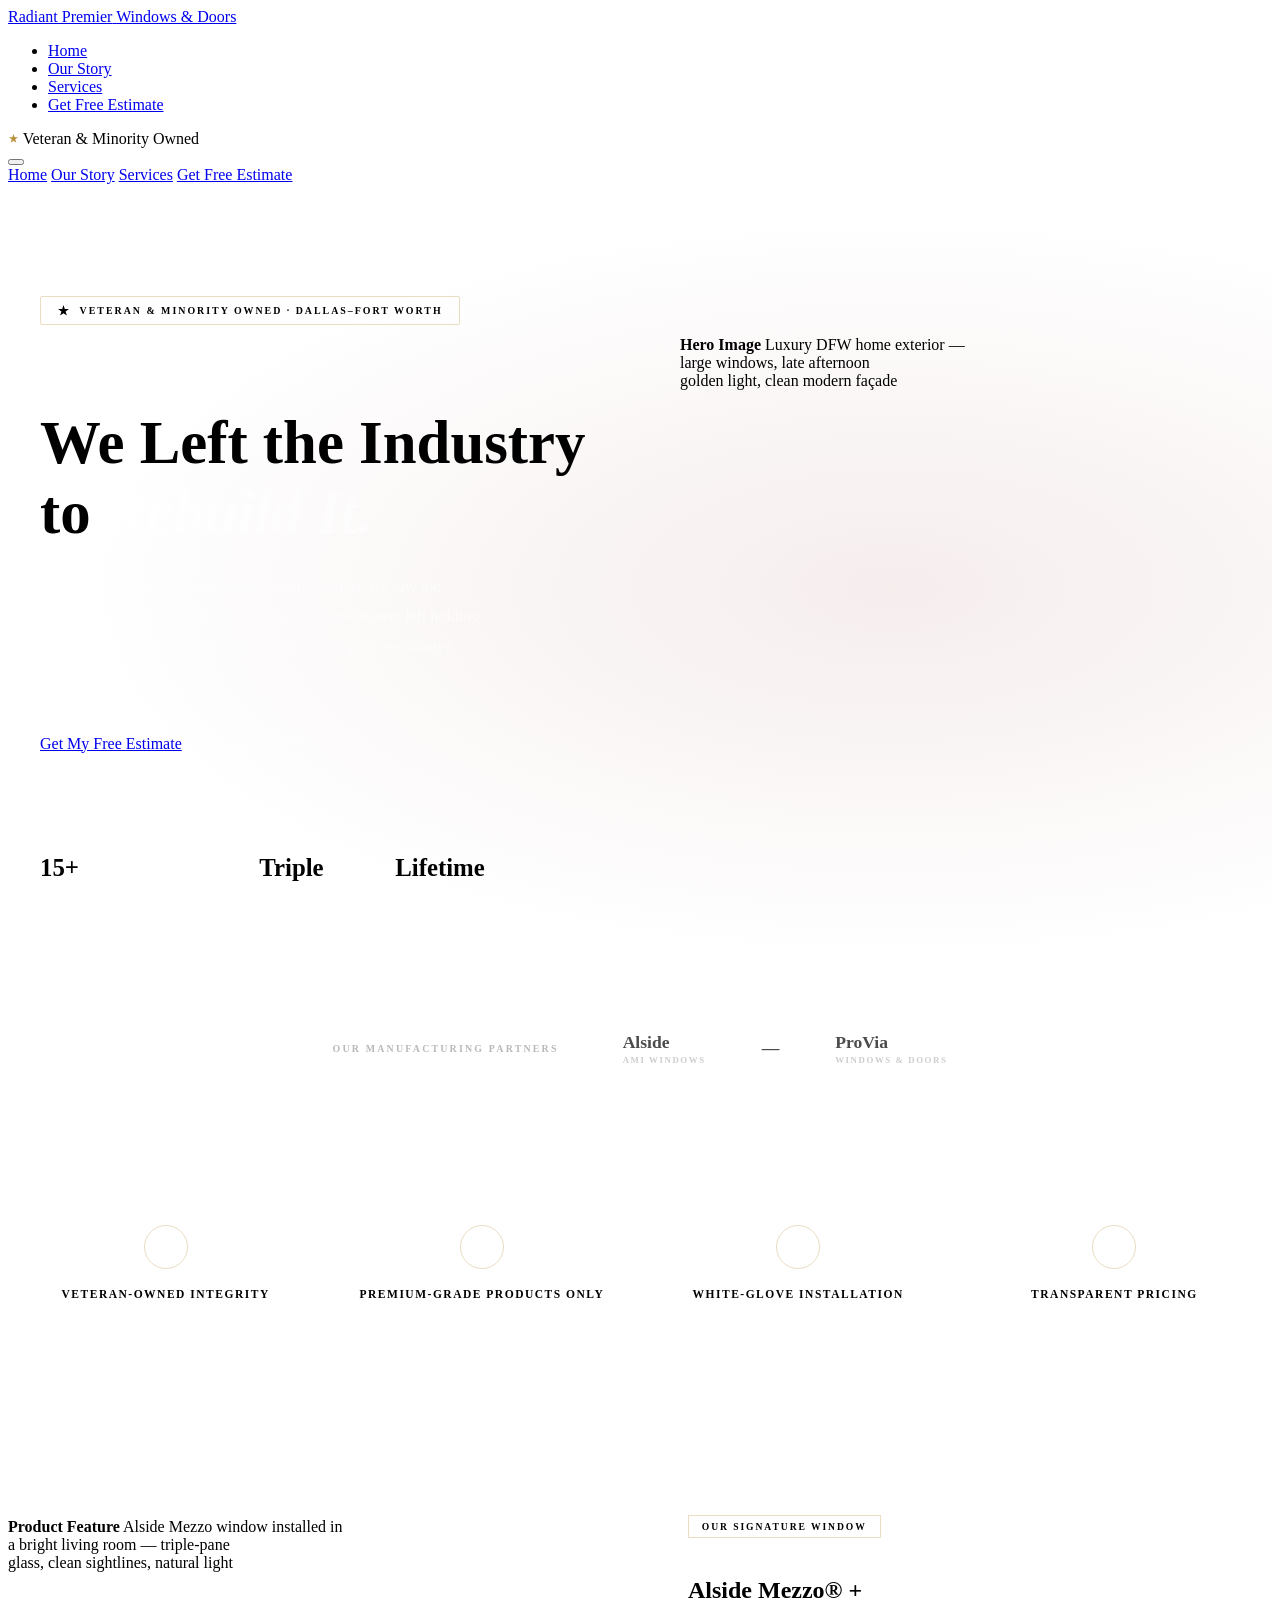
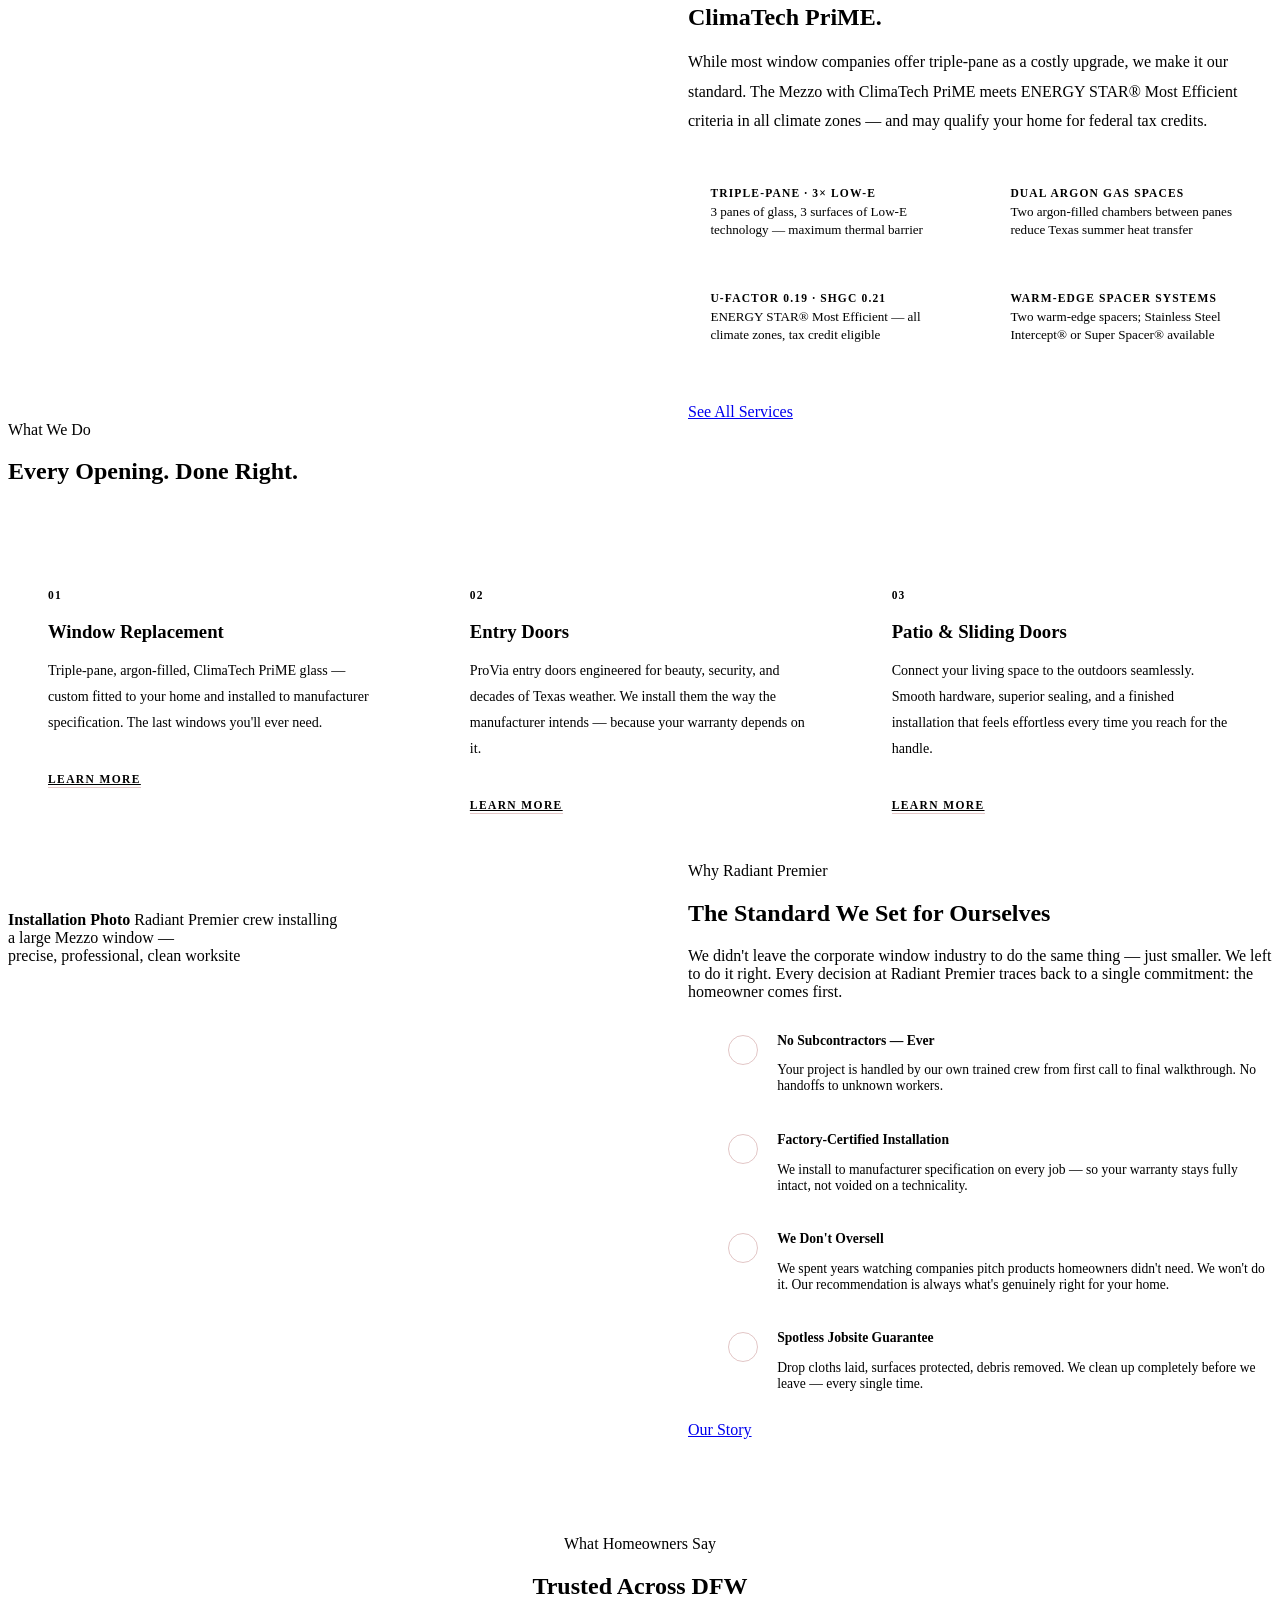
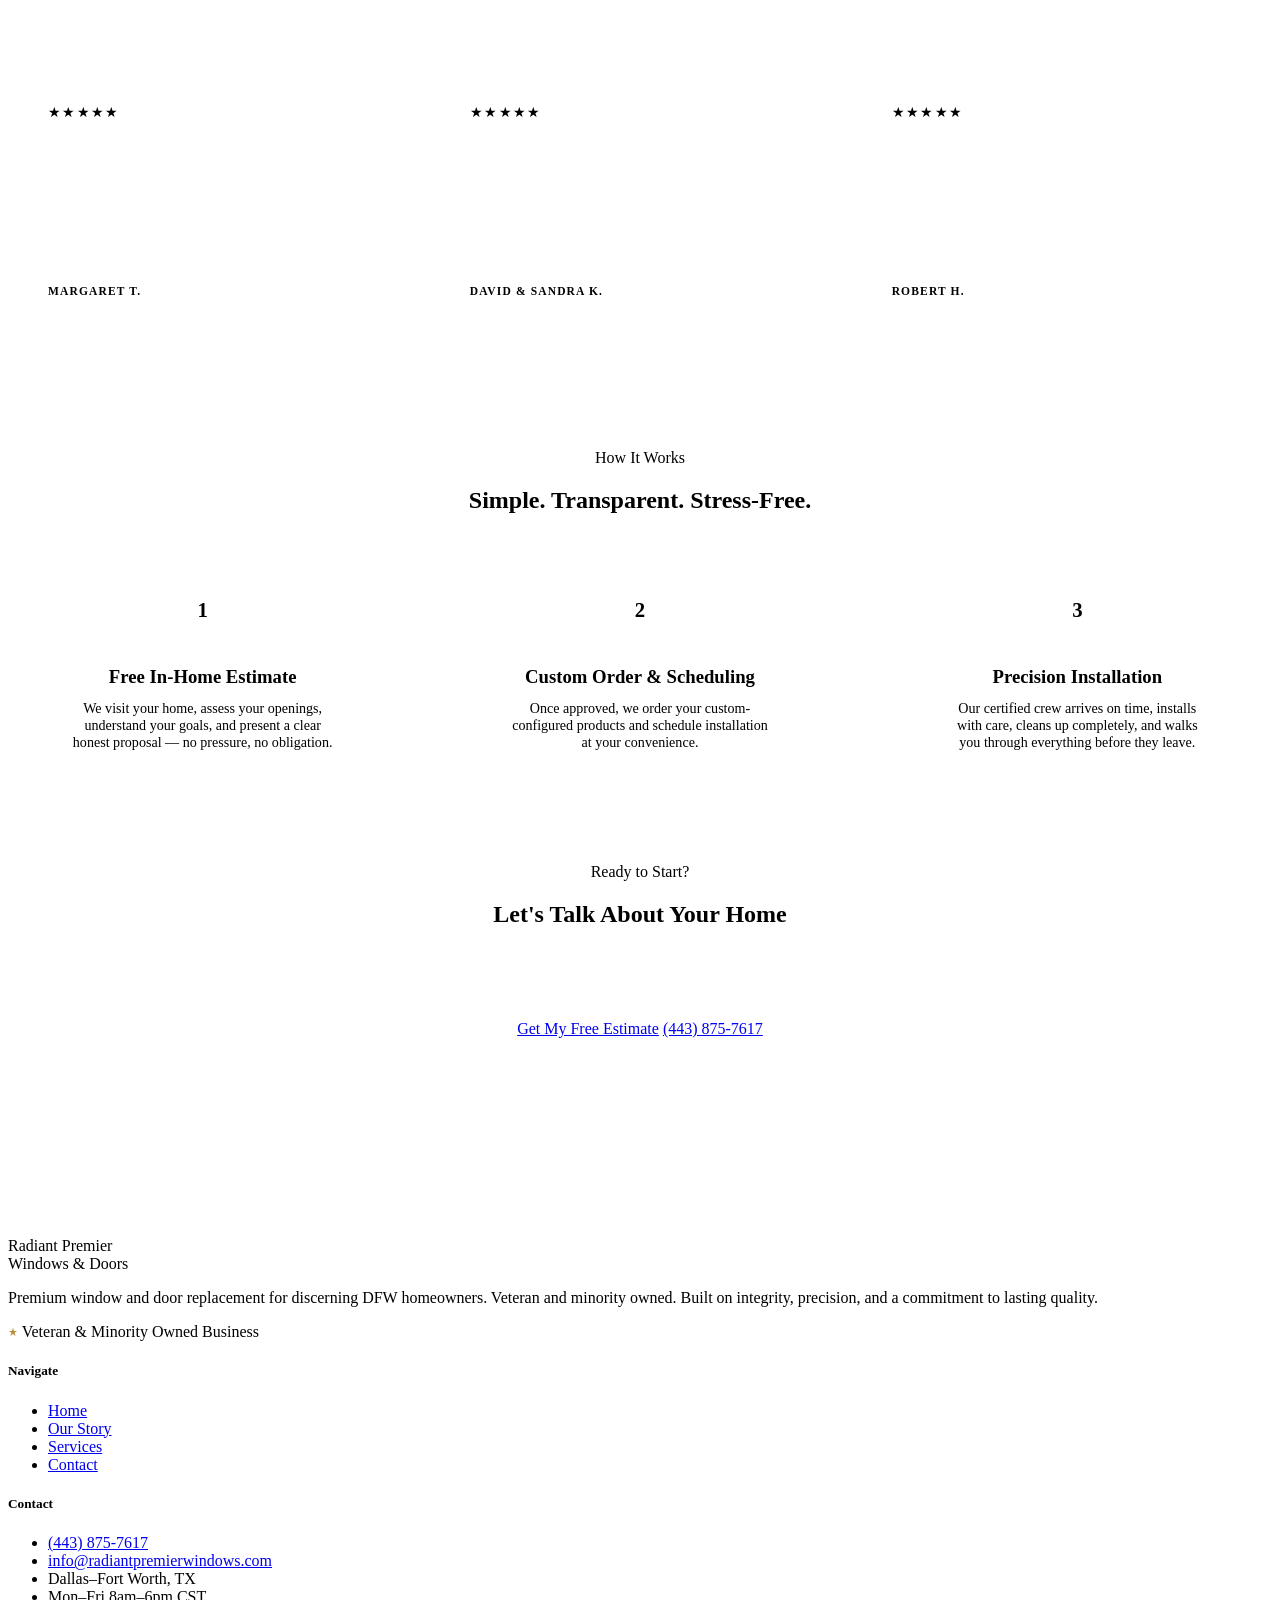
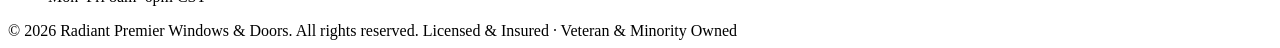
==== commit d3448319: "Update index.html" ====
--- a/index.html
+++ b/index.html
@@ -3,1200 +3,668 @@
 <head>
   <meta charset="UTF-8">
   <meta name="viewport" content="width=device-width, initial-scale=1.0">
-  <title>Radiant Premier Windows &amp; Doors | Premium Window &amp; Door Replacement – DFW</title>
-  <meta name="description" content="Veteran &amp; Minority-Owned window and door replacement serving Dallas-Fort Worth. Premium Alside windows, ProVia doors, factory-certified installation. Free estimate.">
-  <link rel="preconnect" href="https://fonts.googleapis.com">
-  <link rel="preconnect" href="https://fonts.gstatic.com" crossorigin>
-  <link href="https://fonts.googleapis.com/css2?family=Playfair+Display:ital,wght@0,400;0,500;0,600;0,700;1,400&family=Montserrat:wght@300;400;500;600;700&display=swap" rel="stylesheet">
+  <title>Radiant Premier Windows &amp; Doors — Dallas–Fort Worth</title>
+  <meta name="description" content="Premium window and door replacement for DFW homeowners. Veteran &amp; minority owned. Factory-certified installation, no subcontractors, lifetime warranty.">
+  <link rel="preconnect" href="<https://fonts.googleapis.com>">
+  <link rel="preconnect" href="<https://fonts.gstatic.com>" crossorigin>
+  <link href="<https://fonts.googleapis.com/css2?family=Playfair+Display:ital,wght@0,400;0,500;0,600;0,700;1,400;1,500&family=Montserrat:wght@300;400;500;600;700&display=swap>" rel="stylesheet">
   <link rel="stylesheet" href="style.css">
   <style>
-    /* ============================================================
-       DESIGN TOKENS & RESET
-       ============================================================ */
-    *, *::before, *::after { box-sizing: border-box; margin: 0; padding: 0; }
-
-    :root {
-      --bg:             #F7F5F2;
-      --white:          #FFFFFF;
-      --text:           #181818;
-      --text-muted:     #5E5E5E;
-      --red:            #8B1E1E;
-      --red-dark:       #6e1818;
-      --navy:           #1C2A39;
-      --navy-deep:      #111E2A;
-      --neutral:        #D6D1C4;
-      --gold:           #B8903A;
-      --font-serif:     'Playfair Display', Georgia, serif;
-      --font-sans:      'Montserrat', system-ui, sans-serif;
-      --max:            1160px;
-      --radius:         4px;
-    }
-
-    html { scroll-behavior: smooth; }
-
-    body {
-      font-family: var(--font-sans);
-      background: var(--bg);
-      color: var(--text);
-      line-height: 1.6;
-      -webkit-font-smoothing: antialiased;
-    }
-
-    img { display: block; max-width: 100%; height: auto; }
-    a   { text-decoration: none; color: inherit; }
-    ul  { list-style: none; }
-
-    .container {
-      width: 100%;
+    /* ── HERO ── */
+    .hero {
+      background: var(--navy-deep);
+      padding: 7rem 0 6rem;
+      position: relative;
+      overflow: hidden;
+    }
+    .hero::after {
+      content: '';
+      position: absolute;
+      inset: 0;
+      background: radial-gradient(ellipse at 70% 50%, rgba(139,30,30,0.08) 0%, transparent 65%);
+      pointer-events: none;
+    }
+    .hero-inner {
       max-width: var(--max);
-      margin-inline: auto;
-      padding-inline: 24px;
-    }
-
-    /* ============================================================
-       TYPOGRAPHY
-       ============================================================ */
-    h1, h2, h3 { font-family: var(--font-serif); line-height: 1.15; }
-    h1 { font-size: clamp(2.1rem, 5vw, 3.4rem); font-weight: 700; }
-    h2 { font-size: clamp(1.65rem, 3.5vw, 2.4rem); font-weight: 600; }
-    h3 { font-size: 1.05rem; font-weight: 600; }
-
-    .eyebrow {
-      display: inline-block;
-      font-family: var(--font-sans);
-      font-size: 0.68rem;
+      margin: 0 auto;
+      padding: 0 2rem;
+      display: grid;
+      grid-template-columns: 1fr 1fr;
+      gap: 5rem;
+      align-items: center;
+      position: relative;
+      z-index: 1;
+    }
+    .hero-badge {
+      display: inline-flex;
+      align-items: center;
+      gap: 0.6rem;
+      font-size: 0.62rem;
       font-weight: 700;
-      letter-spacing: 0.16em;
+      letter-spacing: 0.2em;
       text-transform: uppercase;
-      color: var(--red);
-      margin-bottom: 0.65rem;
-    }
-
-    /* ============================================================
-       BUTTONS
-       ============================================================ */
-    .btn {
-      display: inline-block;
-      background: var(--red);
+      color: var(--gold);
+      border: 1px solid rgba(184,144,58,0.3);
+      padding: 0.45rem 1rem;
+      border-radius: 2px;
+      margin-bottom: 2rem;
+    }
+    .hero-badge svg { width: 13px; height: 13px; }
+    .hero h1 {
       color: var(--white);
-      font-family: var(--font-sans);
-      font-size: 0.75rem;
-      font-weight: 700;
-      letter-spacing: 0.09em;
+      margin-bottom: 1.5rem;
+      font-size: clamp(2.6rem, 5vw, 3.8rem);
+      line-height: 1.15;
+    }
+    .hero h1 em { font-style: italic; color: rgba(255,255,255,0.5); }
+    .hero-sub {
+      font-size: 1rem;
+      color: rgba(255,255,255,0.5);
+      margin-bottom: 2.5rem;
+      max-width: 440px;
+      line-height: 1.85;
+    }
+    .hero-actions { display: flex; gap: 1rem; flex-wrap: wrap; align-items: center; }
+    .hero-phone {
+      font-size: 0.8rem;
+      font-weight: 600;
+      color: rgba(255,255,255,0.72);
+      letter-spacing: 0.04em;
+      transition: color 0.2s;
+    }
+    .hero-phone:hover { color: var(--white); }
+    .hero-phone span {
+      display: block;
+      font-size: 0.58rem;
+      font-weight: 600;
+      letter-spacing: 0.18em;
       text-transform: uppercase;
-      padding: 13px 26px;
-      border-radius: var(--radius);
-      border: 2px solid var(--red);
-      transition: background 0.2s, border-color 0.2s, transform 0.15s;
-      cursor: pointer;
-      white-space: nowrap;
-    }
-    .btn:hover {
-      background: var(--red-dark);
-      border-color: var(--red-dark);
-      transform: translateY(-1px);
-    }
-    .btn-sm { padding: 9px 18px; font-size: 0.7rem; }
-
-    .btn-ghost {
-      display: inline-block;
-      background: transparent;
-      color: var(--white);
-      font-family: var(--font-sans);
-      font-size: 0.75rem;
-      font-weight: 700;
-      letter-spacing: 0.09em;
-      text-transform: uppercase;
-      padding: 13px 26px;
-      border-radius: var(--radius);
-      border: 2px solid rgba(255,255,255,0.45);
-      transition: border-color 0.2s, background 0.2s;
-      white-space: nowrap;
-    }
-    .btn-ghost:hover {
-      border-color: var(--white);
-      background: rgba(255,255,255,0.07);
-    }
-
-    .btn-outline {
-      display: inline-block;
-      background: transparent;
-      color: var(--white);
-      font-family: var(--font-sans);
-      font-size: 0.75rem;
-      font-weight: 700;
-      letter-spacing: 0.09em;
-      text-transform: uppercase;
-      padding: 13px 26px;
-      border-radius: var(--radius);
-      border: 2px solid rgba(255,255,255,0.38);
-      transition: border-color 0.2s, background 0.2s;
-      white-space: nowrap;
-    }
-    .btn-outline:hover {
-      border-color: var(--white);
-      background: rgba(255,255,255,0.07);
-    }
-
-    .link-arrow {
-      font-size: 0.75rem;
-      font-weight: 700;
-      letter-spacing: 0.06em;
-      text-transform: uppercase;
-      color: var(--red);
-      transition: letter-spacing 0.2s;
-    }
-    .link-arrow:hover { letter-spacing: 0.12em; }
-
-    /* ============================================================
-       NAVIGATION
-       ============================================================ */
-    .nav-wrap {
-      position: sticky;
-      top: 0;
-      z-index: 200;
-      background: var(--navy);
-      border-bottom: 1px solid rgba(255,255,255,0.06);
-    }
-
-    .nav {
+      color: rgba(255,255,255,0.3);
+      margin-bottom: 2px;
+    }
+    .hero-stats {
+      display: flex;
+      gap: 2.5rem;
+      margin-top: 3.5rem;
+      padding-top: 2.5rem;
+      border-top: 1px solid rgba(255,255,255,0.1);
+      flex-wrap: wrap;
+    }
+    .stat-item { display: flex; flex-direction: column; gap: 3px; }
+    .stat-num  { font-family: var(--font-serif); font-size: 1.55rem; font-weight: 700; color: var(--white); }
+    .stat-label { font-size: 0.62rem; font-weight: 600; letter-spacing: 0.1em; text-transform: uppercase; color: rgba(255,255,255,0.32); }
+    .hero-img  { height: 520px; border-radius: 1px; }
+
+    /* ── BRAND STRIP ── */
+    .brand-strip {
+      background: var(--white);
+      padding: 2.5rem 0;
+      border-bottom: 1px solid var(--neutral);
+    }
+    .brand-strip-inner {
       display: flex;
       align-items: center;
-      justify-content: space-between;
-      height: 68px;
-    }
-
-    .nav-logo {
-      display: flex;
-      flex-direction: column;
-      line-height: 1.2;
-      gap: 1px;
-    }
-    .logo-main {
-      font-family: var(--font-serif);
-      font-size: 1.15rem;
+      justify-content: center;
+      gap: 4rem;
+      flex-wrap: wrap;
+    }
+    .brand-strip-label {
+      font-size: 0.62rem;
       font-weight: 700;
-      color: var(--white);
-      letter-spacing: 0.01em;
-    }
-    .logo-sub {
-      font-size: 0.58rem;
-      font-weight: 600;
       letter-spacing: 0.22em;
       text-transform: uppercase;
-      color: var(--gold);
-    }
-
-    .nav-links {
-      display: flex;
-      align-items: center;
-      gap: 28px;
-    }
-    .nav-links a {
-      font-size: 0.72rem;
-      font-weight: 600;
-      letter-spacing: 0.1em;
-      text-transform: uppercase;
-      color: rgba(255,255,255,0.75);
-      transition: color 0.2s;
-    }
-    .nav-links a:hover,
-    .nav-links a.active { color: var(--white); }
-    .nav-links .btn { color: var(--white); }
-
-    /* hamburger */
-    .nav-toggle {
-      display: none;
-      flex-direction: column;
-      gap: 5px;
-      background: none;
-      border: none;
-      cursor: pointer;
-      padding: 4px;
-    }
-    .nav-toggle span {
-      display: block;
-      width: 23px;
-      height: 2px;
-      background: var(--white);
-      border-radius: 2px;
-      transition: transform 0.25s, opacity 0.25s;
-    }
-    .nav-toggle.active span:nth-child(1) { transform: translateY(7px) rotate(45deg); }
-    .nav-toggle.active span:nth-child(2) { opacity: 0; }
-    .nav-toggle.active span:nth-child(3) { transform: translateY(-7px) rotate(-45deg); }
-
-    /* mobile drawer */
-    .nav-mobile {
-      display: none;
-      background: var(--navy-deep);
-      padding: 24px;
-      border-top: 1px solid rgba(255,255,255,0.06);
-    }
-    .nav-mobile.open { display: block; }
-    .nav-mobile ul {
-      display: flex;
-      flex-direction: column;
-      gap: 16px;
-      margin-bottom: 20px;
-    }
-    .nav-mobile li a {
-      font-size: 0.82rem;
-      font-weight: 600;
-      letter-spacing: 0.1em;
-      text-transform: uppercase;
-      color: rgba(255,255,255,0.82);
-      transition: color 0.2s;
-    }
-    .nav-mobile li a:hover { color: var(--white); }
-    .mobile-phone {
-      display: inline-block;
-      font-size: 0.95rem;
-      font-weight: 600;
-      color: var(--gold);
-    }
-
-    /* ============================================================
-       IMAGE PLACEHOLDERS
-       ============================================================ */
-    .img-placeholder {
-      background:
-        repeating-linear-gradient(
-          -45deg,
-          rgba(0,0,0,0.035) 0px,
-          rgba(0,0,0,0.035) 1px,
-          transparent 1px,
-          transparent 9px
-        ),
-        var(--neutral);
-      border-radius: var(--radius);
-    }
-
-    /* ============================================================
-       SECTION HEADER UTILITY
-       ============================================================ */
-    .section-header {
-      text-align: center;
-      max-width: 600px;
-      margin: 0 auto 52px;
-    }
-    .section-header p {
-      margin-top: 12px;
-      color: var(--text-muted);
-      font-size: 0.92rem;
-      line-height: 1.7;
-    }
-    .section-header--left {
-      text-align: left;
-      margin-inline: 0;
-    }
-
-    /* ============================================================
-       HERO
-       ============================================================ */
-    .hero {
-      background: var(--navy);
-      color: var(--white);
-      padding: 80px 0 72px;
-    }
-    .hero-inner {
-      display: grid;
-      grid-template-columns: 1fr 1fr;
-      gap: 64px;
-      align-items: center;
-    }
-    .hero-text .eyebrow { color: var(--gold); }
-    .hero-text h1 { margin-bottom: 20px; }
-
-    .hero-sub {
-      font-size: 0.93rem;
-      color: rgba(255,255,255,0.72);
-      line-height: 1.8;
-      margin-bottom: 32px;
-      max-width: 480px;
-    }
-
-    .hero-ctas {
-      display: flex;
-      gap: 14px;
-      flex-wrap: wrap;
-      margin-bottom: 40px;
-    }
-
-    .hero-stats {
-      display: flex;
-      gap: 32px;
-      padding-top: 32px;
-      border-top: 1px solid rgba(255,255,255,0.1);
-      flex-wrap: wrap;
-    }
-    .stat strong {
-      display: block;
-      font-family: var(--font-serif);
-      font-size: 1.35rem;
-      font-weight: 700;
-      color: var(--gold);
-    }
-    .stat span {
-      font-size: 0.65rem;
-      font-weight: 600;
-      letter-spacing: 0.12em;
-      text-transform: uppercase;
-      color: rgba(255,255,255,0.52);
-    }
-
-    .hero-image {
-      height: 460px;
-    }
-
-    /* ============================================================
-       BRAND STRIP
-       ============================================================ */
-    .brand-strip {
-      background: var(--white);
-      border-bottom: 1px solid var(--neutral);
-    }
-    .brand-inner {
-      display: flex;
-      align-items: center;
-      gap: 28px;
-      padding-block: 18px;
-      flex-wrap: wrap;
-    }
-    .brand-label {
-      font-size: 0.62rem;
-      font-weight: 700;
-      letter-spacing: 0.16em;
-      text-transform: uppercase;
-      color: var(--text-muted);
-    }
-    .brand-logos {
-      display: flex;
-      align-items: center;
-      gap: 16px;
-    }
+      color: rgba(0,0,0,0.28);
+      white-space: nowrap;
+    }
+    .brand-names { display: flex; gap: 3.5rem; align-items: center; }
     .brand-name {
       font-family: var(--font-serif);
-      font-size: 1rem;
+      font-size: 1.1rem;
       font-weight: 600;
       color: var(--navy);
-    }
-    .brand-divider {
-      color: var(--neutral);
-      font-size: 1.1rem;
-      user-select: none;
-    }
-
-    /* ============================================================
-       VALUE STRIP
-       ============================================================ */
-    .value-strip {
-      background: var(--bg);
-      padding: 56px 0;
-      border-bottom: 1px solid var(--neutral);
-    }
-    .value-grid {
+      opacity: 0.7;
+    }
+    .brand-name span {
+      display: block;
+      font-family: var(--font-sans);
+      font-size: 0.55rem;
+      font-weight: 700;
+      letter-spacing: 0.18em;
+      text-transform: uppercase;
+      color: rgba(0,0,0,0.28);
+      margin-top: 2px;
+    }
+
+    /* ── VALUE STRIP ── */
+    .values { background: var(--navy); padding: 5rem 0; }
+    .values-grid {
       display: grid;
       grid-template-columns: repeat(4, 1fr);
+      gap: 1px;
+      background: rgba(255,255,255,0.06);
     }
     .value-item {
-      padding: 24px 28px;
-      border-right: 1px solid var(--neutral);
-    }
-    .value-item:last-child { border-right: none; }
-    .value-item h3 {
+      background: var(--navy);
+      padding: 2.5rem 2rem;
+      text-align: center;
+      transition: background 0.2s;
+    }
+    .value-item:hover { background: rgba(255,255,255,0.03); }
+    .value-icon {
+      width: 42px; height: 42px;
+      border: 1px solid rgba(184,144,58,0.3);
+      border-radius: 50%;
+      display: flex; align-items: center; justify-content: center;
+      margin: 0 auto 1.2rem;
+    }
+    .value-icon svg { width: 18px; height: 18px; stroke: var(--gold); fill: none; stroke-width: 1.5; }
+    .value-item h4 {
       font-family: var(--font-sans);
-      font-size: 0.82rem;
+      font-size: 0.72rem;
       font-weight: 700;
-      letter-spacing: 0.02em;
-      color: var(--navy);
-      margin-bottom: 8px;
-    }
-    .value-item p {
-      font-size: 0.8rem;
-      color: var(--text-muted);
-      line-height: 1.7;
-    }
-
-    /* ============================================================
-       FEATURE PRODUCT SECTION
-       ============================================================ */
-    .feature-section {
-      background: var(--white);
-      padding: 96px 0;
-    }
-    .feature-inner {
-      display: grid;
-      grid-template-columns: 1fr 1fr;
-      gap: 72px;
-      align-items: center;
-    }
-    .feature-image { height: 480px; }
-
-    .feature-text h2 { margin-bottom: 14px; }
-    .feature-text > p {
-      color: var(--text-muted);
-      font-size: 0.9rem;
-      line-height: 1.8;
-      margin-bottom: 32px;
-    }
-
-    .feature-specs {
-      display: flex;
-      flex-direction: column;
-      gap: 18px;
-      margin-bottom: 36px;
-    }
-    .feature-specs li {
-      display: flex;
-      flex-direction: column;
-      gap: 3px;
-      padding-left: 16px;
-      border-left: 3px solid var(--red);
-    }
-    .feature-specs li strong {
-      font-size: 0.82rem;
-      font-weight: 700;
-      color: var(--text);
-    }
-    .feature-specs li span {
-      font-size: 0.78rem;
-      color: var(--text-muted);
-      line-height: 1.55;
-    }
-
-    /* ============================================================
-       SERVICES OVERVIEW
-       ============================================================ */
-    .services-overview {
-      background: var(--bg);
-      padding: 96px 0;
-    }
+      letter-spacing: 0.13em;
+      text-transform: uppercase;
+      color: var(--white);
+      margin-bottom: 0.6rem;
+    }
+    .value-item p { font-size: 0.82rem; color: rgba(255,255,255,0.38); line-height: 1.75; }
+
+    /* ── MEZZO FEATURE ── */
+    .mezzo { background: var(--bg); }
+    .mezzo-inner { display: grid; grid-template-columns: 1fr 1fr; gap: 6rem; align-items: center; }
+    .mezzo-img { height: 500px; }
+    .mezzo-badge {
+      display: inline-block;
+      font-size: 0.6rem; font-weight: 700; letter-spacing: 0.2em; text-transform: uppercase;
+      color: var(--gold);
+      border: 1px solid rgba(184,144,58,0.3);
+      padding: 0.3rem 0.8rem;
+      margin-bottom: 1.2rem;
+    }
+    .mezzo h2 { margin-bottom: 0.75rem; }
+    .mezzo-lead { font-size: 1rem; color: var(--text-secondary); line-height: 1.85; margin-bottom: 2rem; }
+    .mezzo-specs { display: grid; grid-template-columns: 1fr 1fr; gap: 1rem; margin-bottom: 2.5rem; }
+    .spec-item { background: var(--white); padding: 1.2rem 1.4rem; border-left: 3px solid var(--red); }
+    .spec-item strong { display: block; font-size: 0.72rem; font-weight: 700; letter-spacing: 0.1em; text-transform: uppercase; color: var(--text); margin-bottom: 3px; }
+    .spec-item span { font-size: 0.82rem; color: var(--text-secondary); }
+
+    /* ── SERVICES ── */
+    .services { background: var(--white); }
     .services-grid {
       display: grid;
       grid-template-columns: repeat(3, 1fr);
-    }
-    .service-card {
-      padding: 40px 32px;
-      border: 1px solid var(--neutral);
-      border-right: none;
-      transition: background 0.2s;
-    }
-    .service-card:last-child { border-right: 1px solid var(--neutral); }
-    .service-card:hover { background: var(--white); }
-
-    .service-icon {
-      width: 40px;
-      height: 40px;
-      border: 2px solid var(--red);
-      border-radius: var(--radius);
-      display: flex;
-      align-items: center;
-      justify-content: center;
-      margin-bottom: 18px;
+      gap: 1.5px;
+      margin-top: 3.5rem;
+      background: var(--neutral);
+    }
+    .service-card { background: var(--white); padding: 3rem 2.5rem; transition: background 0.2s; }
+    .service-card:hover { background: var(--bg); }
+    .service-num { font-family: var(--font-serif); font-size: 0.72rem; font-weight: 700; color: var(--neutral); letter-spacing: 0.1em; margin-bottom: 1.2rem; }
+    .service-card h3 { margin-bottom: 0.75rem; }
+    .service-card p { font-size: 0.88rem; line-height: 1.85; }
+    .service-link {
+      display: inline-block;
+      margin-top: 1.5rem;
+      font-size: 0.72rem;
+      font-weight: 700;
+      letter-spacing: 0.12em;
+      text-transform: uppercase;
       color: var(--red);
-      font-size: 1rem;
-      font-weight: 700;
-    }
-    .service-card h3 {
-      font-size: 1.05rem;
-      color: var(--navy);
-      margin-bottom: 10px;
-    }
-    .service-card p {
-      font-size: 0.83rem;
-      color: var(--text-muted);
-      line-height: 1.7;
-      margin-bottom: 20px;
-    }
-
-    /* ============================================================
-       WHY US
-       ============================================================ */
-    .why-us {
-      background: var(--navy);
-      color: var(--white);
-      padding: 96px 0;
-    }
-    .why-us .section-header--left h2 { color: var(--white); }
-    .why-us .eyebrow { color: var(--gold); }
-
-    .why-grid {
-      display: grid;
-      grid-template-columns: 1fr 1fr;
-      gap: 28px;
-      margin-top: 44px;
-    }
-    .why-item {
-      display: flex;
-      gap: 18px;
-      align-items: flex-start;
-    }
-    .check {
+      border-bottom: 1px solid rgba(139,30,30,0.25);
+      padding-bottom: 2px;
+      transition: border-color 0.2s;
+    }
+    .service-link:hover { border-color: var(--red); }
+
+    /* ── WHY US ── */
+    .why { background: var(--bg); }
+    .why-inner { display: grid; grid-template-columns: 1fr 1fr; gap: 6rem; align-items: center; }
+    .why-img { height: 480px; }
+    .why-list { list-style: none; display: flex; flex-direction: column; gap: 1.5rem; margin-top: 2rem; }
+    .why-list li { display: flex; gap: 1.2rem; align-items: flex-start; }
+    .why-check {
+      width: 28px; height: 28px;
+      border: 1.5px solid rgba(139,30,30,0.25);
+      border-radius: 50%;
+      display: flex; align-items: center; justify-content: center;
       flex-shrink: 0;
-      width: 26px;
-      height: 26px;
-      background: var(--red);
-      border-radius: 50%;
-      display: flex;
-      align-items: center;
-      justify-content: center;
-      font-size: 0.7rem;
-      font-weight: 700;
-      color: var(--white);
       margin-top: 2px;
     }
-    .why-item h3 {
-      font-family: var(--font-sans);
-      font-size: 0.9rem;
-      font-weight: 700;
-      color: var(--white);
-      margin-bottom: 7px;
-    }
-    .why-item p {
-      font-size: 0.83rem;
-      color: rgba(255,255,255,0.6);
-      line-height: 1.7;
-    }
-
-    /* ============================================================
-       TESTIMONIALS
-       ============================================================ */
-    .testimonials {
-      background: var(--bg);
-      padding: 96px 0;
-    }
+    .why-check svg { width: 12px; height: 12px; stroke: var(--red); fill: none; stroke-width: 2.5; }
+    .why-list li strong { display: block; font-size: 0.85rem; font-weight: 700; color: var(--text); margin-bottom: 4px; }
+    .why-list li p { font-size: 0.85rem; }
+
+    /* ── TESTIMONIALS ── */
+    .testimonials { background: var(--navy-deep); padding: 6rem 0; }
+    .testimonials .section-label { color: var(--gold); }
+    .testimonials h2 { color: var(--white); }
     .testi-grid {
       display: grid;
       grid-template-columns: repeat(3, 1fr);
-    }
-    .testi-card {
-      padding: 40px 32px;
-      border: 1px solid var(--neutral);
-      border-right: none;
-    }
-    .testi-card:last-child { border-right: 1px solid var(--neutral); }
-
-    .stars {
-      color: var(--gold);
-      font-size: 0.85rem;
-      letter-spacing: 2px;
-      margin-bottom: 16px;
-    }
-    .testi-card p {
-      font-size: 0.87rem;
-      color: var(--text-muted);
-      line-height: 1.78;
-      font-style: italic;
-      margin-bottom: 18px;
-    }
-    .testi-card cite {
-      font-size: 0.68rem;
-      font-weight: 700;
-      letter-spacing: 0.1em;
-      text-transform: uppercase;
-      color: var(--navy);
-      font-style: normal;
-    }
-
-    /* ============================================================
-       PROCESS
-       ============================================================ */
-    .process-section {
-      background: var(--white);
-      padding: 96px 0;
-    }
+      gap: 1.5px;
+      margin-top: 4rem;
+      background: rgba(255,255,255,0.06);
+    }
+    .testi-card { background: var(--navy-deep); padding: 2.5rem; }
+    .stars { color: var(--gold); font-size: 0.85rem; letter-spacing: 0.1em; margin-bottom: 1.5rem; }
+    .testi-text { font-family: var(--font-serif); font-size: 1rem; font-style: italic; color: rgba(255,255,255,0.78); line-height: 1.75; margin-bottom: 1.5rem; }
+    .testi-author { font-size: 0.72rem; font-weight: 700; letter-spacing: 0.1em; text-transform: uppercase; color: var(--white); }
+    .testi-location { font-size: 0.7rem; color: rgba(255,255,255,0.28); display: block; margin-top: 2px; }
+
+    /* ── PROCESS ── */
+    .process { background: var(--bg); }
     .process-grid {
       display: grid;
       grid-template-columns: repeat(3, 1fr);
-    }
-    .process-step {
-      padding: 40px 32px;
-      border-right: 1px solid var(--neutral);
-    }
-    .process-step:last-child { border-right: none; }
-
-    .step-num {
+      gap: 3rem;
+      margin-top: 4rem;
+      position: relative;
+    }
+    .process-grid::before {
+      content: '';
+      position: absolute;
+      top: 32px;
+      left: calc(16.66% + 1rem);
+      right: calc(16.66% + 1rem);
+      height: 1px;
+      background: var(--neutral);
+    }
+    .process-step { text-align: center; }
+    .process-num {
+      width: 64px; height: 64px;
+      border: 1.5px solid var(--neutral);
+      border-radius: 50%;
+      display: flex; align-items: center; justify-content: center;
+      margin: 0 auto 1.5rem;
       font-family: var(--font-serif);
-      font-size: 2.4rem;
-      font-weight: 700;
-      color: var(--neutral);
-      line-height: 1;
-      margin-bottom: 16px;
-    }
-    .process-step h3 {
-      font-family: var(--font-sans);
-      font-size: 0.9rem;
-      font-weight: 700;
-      color: var(--navy);
-      margin-bottom: 10px;
-    }
-    .process-step p {
-      font-size: 0.83rem;
-      color: var(--text-muted);
-      line-height: 1.72;
-    }
-
-    /* ============================================================
-       FINAL CTA
-       ============================================================ */
-    .cta-section {
-      background: var(--navy-deep);
-      color: var(--white);
-      padding: 96px 0;
-      text-align: center;
-    }
-    .cta-inner {
-      max-width: 600px;
-      margin: 0 auto;
-    }
-    .cta-section h2 { margin-bottom: 14px; }
-    .cta-section p {
-      color: rgba(255,255,255,0.6);
-      font-size: 0.92rem;
-      line-height: 1.78;
-      margin-bottom: 36px;
-    }
-    .cta-buttons {
-      display: flex;
-      gap: 14px;
-      justify-content: center;
-      flex-wrap: wrap;
-    }
-
-    /* ============================================================
-       FOOTER
-       ============================================================ */
-    .footer {
-      background: var(--navy);
-      color: var(--white);
-      padding: 72px 0 0;
-    }
-    .footer-inner {
-      display: grid;
-      grid-template-columns: 1.6fr 1fr 1fr;
-      gap: 52px;
-      padding-bottom: 52px;
-      border-bottom: 1px solid rgba(255,255,255,0.07);
-    }
-
-    .footer-logo {
-      display: inline-flex;
-      flex-direction: column;
-      line-height: 1.2;
-      gap: 1px;
-      margin-bottom: 14px;
-    }
-    .footer-logo .logo-main { font-size: 1.05rem; }
-
-    .footer-desc {
-      font-size: 0.8rem;
-      color: rgba(255,255,255,0.5);
-      line-height: 1.72;
-      margin-bottom: 16px;
-      max-width: 270px;
-    }
-    .vet-badge {
-      display: inline-block;
-      font-size: 0.62rem;
-      font-weight: 700;
-      letter-spacing: 0.1em;
-      text-transform: uppercase;
-      color: var(--gold);
-      border: 1px solid rgba(184,144,58,0.32);
-      padding: 5px 11px;
-      border-radius: 3px;
-    }
-
-    .footer-col h4 {
-      font-size: 0.62rem;
-      font-weight: 700;
-      letter-spacing: 0.16em;
-      text-transform: uppercase;
-      color: rgba(255,255,255,0.35);
-      margin-bottom: 18px;
-    }
-
-    .footer-links {
-      display: flex;
-      flex-direction: column;
-      gap: 9px;
-    }
-    .footer-links a {
-      font-size: 0.83rem;
-      color: rgba(255,255,255,0.65);
-      transition: color 0.2s;
-    }
-    .footer-links a:hover { color: var(--white); }
-
-    .footer-contact {
-      display: flex;
-      flex-direction: column;
-      gap: 9px;
-    }
-    .footer-contact li {
-      font-size: 0.8rem;
-      color: rgba(255,255,255,0.58);
-    }
-    .footer-contact a {
-      color: rgba(255,255,255,0.7);
-      transition: color 0.2s;
-    }
-    .footer-contact a:hover { color: var(--white); }
-
-    .footer-bottom { padding-block: 20px; }
-    .footer-bottom-inner {
-      display: flex;
-      justify-content: space-between;
-      align-items: center;
-      flex-wrap: wrap;
-      gap: 8px;
-      font-size: 0.7rem;
-      color: rgba(255,255,255,0.3);
-    }
-
-    /* ============================================================
-       RESPONSIVE — 900px
-       ============================================================ */
+      font-size: 1.3rem; font-weight: 600; color: var(--red);
+      background: var(--bg);
+      position: relative; z-index: 1;
+    }
+    .process-step h3 { margin-bottom: 0.75rem; }
+    .process-step p { font-size: 0.88rem; max-width: 260px; margin: 0 auto; }
+
+    /* ── FINAL CTA ── */
+    .final-cta { background: var(--navy-deep); text-align: center; padding: 7rem 0; }
+    .final-cta h2 { color: var(--white); margin-bottom: 1rem; }
+    .final-cta > .container > p { max-width: 520px; margin: 0 auto 2.5rem; color: rgba(255,255,255,0.42); }
+    .final-cta .section-label { color: var(--gold); }
+
+    /* ── RESPONSIVE ── */
     @media (max-width: 900px) {
-      .hero-inner {
-        grid-template-columns: 1fr;
-        gap: 40px;
-      }
-      .hero-image {
-        height: 320px;
-        order: -1;
-      }
-      .hero-sub { max-width: 100%; }
-
-      .feature-inner {
-        grid-template-columns: 1fr;
-        gap: 40px;
-      }
-      .feature-image { height: 300px; }
-
-      .value-grid {
-        grid-template-columns: 1fr 1fr;
-      }
-      .value-item:nth-child(2) { border-right: none; }
-      .value-item:nth-child(1),
-      .value-item:nth-child(2) {
-        border-bottom: 1px solid var(--neutral);
-      }
-
-      .why-grid { grid-template-columns: 1fr; }
-
-      .footer-inner {
-        grid-template-columns: 1fr;
-        gap: 36px;
-      }
-    }
-
-    /* ============================================================
-       RESPONSIVE — 768px
-       ============================================================ */
-    @media (max-width: 768px) {
-      .nav-links  { display: none; }
-      .nav-toggle { display: flex; }
-
-      .services-grid,
-      .testi-grid,
-      .process-grid {
-        grid-template-columns: 1fr;
-      }
-
-      .service-card {
-        border-right: 1px solid var(--neutral);
-        border-bottom: none;
-      }
-      .service-card:last-child {
-        border-bottom: 1px solid var(--neutral);
-      }
-
-      .testi-card {
-        border-right: 1px solid var(--neutral);
-        border-bottom: none;
-      }
-      .testi-card:last-child {
-        border-bottom: 1px solid var(--neutral);
-      }
-
-      .process-step {
-        border-right: none;
-        border-bottom: 1px solid var(--neutral);
-      }
-      .process-step:last-child { border-bottom: none; }
-
-      .hero-ctas { flex-direction: column; align-items: flex-start; }
-      .hero-stats { gap: 20px; }
-    }
-
-    /* ============================================================
-       RESPONSIVE — 600px
-       ============================================================ */
+      .hero-inner   { grid-template-columns: 1fr; gap: 3rem; }
+      .hero-img     { height: 300px; order: -1; }
+      .hero-stats   { gap: 1.5rem; }
+      .values-grid  { grid-template-columns: repeat(2, 1fr); }
+      .mezzo-inner  { grid-template-columns: 1fr; gap: 3rem; }
+      .mezzo-img    { height: 300px; }
+      .services-grid { grid-template-columns: 1fr; }
+      .why-inner    { grid-template-columns: 1fr; gap: 3rem; }
+      .why-img      { height: 300px; }
+      .testi-grid   { grid-template-columns: 1fr; }
+      .process-grid { grid-template-columns: 1fr; gap: 2rem; }
+      .process-grid::before { display: none; }
+      .brand-names  { gap: 2rem; }
+    }
     @media (max-width: 600px) {
-      .value-grid { grid-template-columns: 1fr; }
-      .value-item {
-        border-right: none;
-        border-bottom: 1px solid var(--neutral);
-      }
-      .value-item:last-child { border-bottom: none; }
-
-      .footer-bottom-inner { flex-direction: column; text-align: center; }
+      .values-grid  { grid-template-columns: 1fr; }
+      .mezzo-specs  { grid-template-columns: 1fr; }
+      .hero-stats   { flex-direction: column; gap: 1rem; }
+      .hero-actions { flex-direction: column; align-items: flex-start; }
     }
   </style>
 </head>
 <body>
 
-  <!-- ============================================================
-       NAVIGATION
-       ============================================================ -->
-  <header class="nav-wrap">
-    <nav class="nav container">
-      <a href="index.html" class="nav-logo" aria-label="Radiant Premier Windows &amp; Doors — Home">
-        <span class="logo-main">Radiant Premier</span>
-        <span class="logo-sub">Windows &amp; Doors</span>
-      </a>
-
-      <ul class="nav-links" role="list">
-        <li><a href="index.html" class="active" aria-current="page">Home</a></li>
-        <li><a href="story.html">Our Story</a></li>
-        <li><a href="services.html">Services</a></li>
-        <li><a href="contact.html" class="btn btn-sm">Get Free Estimate</a></li>
-      </ul>
-
-      <button class="nav-toggle" aria-label="Toggle navigation menu" aria-expanded="false" aria-controls="navMobile">
-        <span></span><span></span><span></span>
-      </button>
-    </nav>
-
-    <div class="nav-mobile" id="navMobile" aria-hidden="true">
-      <ul role="list">
-        <li><a href="index.html">Home</a></li>
-        <li><a href="story.html">Our Story</a></li>
-        <li><a href="services.html">Services</a></li>
-        <li><a href="contact.html">Get Free Estimate</a></li>
-      </ul>
-      <a href="tel:4438757617" class="mobile-phone">(443) 875-7617</a>
-    </div>
-  </header>
-
-  <!-- ============================================================
-       HERO
-       ============================================================ -->
-  <section class="hero">
-    <div class="container hero-inner">
-      <div class="hero-text">
-        <span class="eyebrow">Veteran &amp; Minority Owned &nbsp;&middot;&nbsp; DFW&rsquo;s Premium Installer</span>
-        <h1>We Left the Industry<br>to Rebuild It.</h1>
-        <p class="hero-sub">15+ years in the trade showed us exactly how it should be done &mdash; and how it almost never is. Radiant Premier exists to close that gap with premium products, precise installation, and zero compromises.</p>
-        <div class="hero-ctas">
-          <a href="contact.html" class="btn">Get Your Free Estimate</a>
-          <a href="tel:4438757617" class="btn-ghost">(443) 875-7617</a>
-        </div>
-        <div class="hero-stats">
-          <div class="stat">
-            <strong>15+</strong>
-            <span>Years Experience</span>
+<!-- NAV -->
+<nav>
+  <div class="nav-inner">
+    <a href="index.html" class="logo">
+      <span class="logo-name">Radiant Premier</span>
+      <span class="logo-tag">Windows &amp; Doors</span>
+    </a>
+    <ul class="nav-links">
+      <li><a href="index.html" class="active">Home</a></li>
+      <li><a href="story.html">Our Story</a></li>
+      <li><a href="services.html">Services</a></li>
+      <li><a href="contact.html" class="nav-cta">Get Free Estimate</a></li>
+    </ul>
+    <div class="vet-badge">
+      <svg viewBox="0 0 24 24" fill="#B8903A" width="11" height="11"><path d="M12 2l2.4 7.4H22l-6.2 4.5 2.4 7.4L12 17l-6.2 4.3 2.4-7.4L2 9.4h7.6z"/></svg>
+      Veteran &amp; Minority Owned
+    </div>
+    <button class="hamburger" onclick="toggleMenu()" aria-label="Toggle menu">
+      <span></span><span></span><span></span>
+    </button>
+  </div>
+</nav>
+<div class="mobile-menu" id="mobileMenu">
+  <a href="index.html">Home</a>
+  <a href="story.html">Our Story</a>
+  <a href="services.html">Services</a>
+  <a href="contact.html">Get Free Estimate</a>
+</div>
+
+<!-- HERO -->
+<section class="hero">
+  <div class="hero-inner">
+    <div>
+      <div class="hero-badge">
+        <svg viewBox="0 0 24 24" fill="currentColor" width="13" height="13"><path d="M12 2l2.4 7.4H22l-6.2 4.5 2.4 7.4L12 17l-6.2 4.3 2.4-7.4L2 9.4h7.6z"/></svg>
+        Veteran &amp; Minority Owned &middot; Dallas–Fort Worth
+      </div>
+      <h1>We Left the Industry<br>to <em>Rebuild It.</em></h1>
+      <p class="hero-sub">After 15 years inside the big window corporations, we saw too much: overpriced products, rushed installs, homeowners left holding the bag. So we started over — and built the company we always wished existed.</p>
+      <div class="hero-actions">
+        <a href="contact.html" class="btn">Get My Free Estimate</a>
+        <a href="tel:+14438757617" class="hero-phone">
+          <span>Call us directly</span>
+          (443) 875-7617
+        </a>
+      </div>
+      <div class="hero-stats">
+        <div class="stat-item">
+          <span class="stat-num">15+</span>
+          <span class="stat-label">Years Industry Experience</span>
+        </div>
+        <div class="stat-item">
+          <span class="stat-num">Triple</span>
+          <span class="stat-label">Pane Standard</span>
+        </div>
+        <div class="stat-item">
+          <span class="stat-num">Lifetime</span>
+          <span class="stat-label">Workmanship Warranty</span>
+        </div>
+      </div>
+    </div>
+    <div class="img-ph hero-img">
+      <strong>Hero Image</strong>
+      Luxury DFW home exterior —<br>large windows, late afternoon<br>golden light, clean modern façade
+    </div>
+  </div>
+</section>
+
+<!-- BRAND STRIP -->
+<div class="brand-strip">
+  <div class="container">
+    <div class="brand-strip-inner">
+      <span class="brand-strip-label">Our Manufacturing Partners</span>
+      <div class="brand-names">
+        <div class="brand-name">Alside <span>AMI Windows</span></div>
+        <div class="brand-name" style="color:var(--neutral);">—</div>
+        <div class="brand-name">ProVia <span>Windows &amp; Doors</span></div>
+      </div>
+    </div>
+  </div>
+</div>
+
+<!-- VALUE STRIP -->
+<div class="values">
+  <div class="container">
+    <div class="values-grid">
+      <div class="value-item">
+        <div class="value-icon">
+          <svg viewBox="0 0 24 24"><path d="M12 22s8-4 8-10V5l-8-3-8 3v7c0 6 8 10 8 10z"/></svg>
+        </div>
+        <h4>Veteran-Owned Integrity</h4>
+        <p>We serve with the same discipline and accountability we brought to service — no shortcuts, ever.</p>
+      </div>
+      <div class="value-item">
+        <div class="value-icon">
+          <svg viewBox="0 0 24 24"><path d="M12 2L2 7v10l10 5 10-5V7L12 2z"/></svg>
+        </div>
+        <h4>Premium-Grade Products Only</h4>
+        <p>We carry Alside and ProVia — not every brand under the sun. Just the ones we stand behind completely.</p>
+      </div>
+      <div class="value-item">
+        <div class="value-icon">
+          <svg viewBox="0 0 24 24"><circle cx="12" cy="12" r="9"/><path d="M9 12l2 2 4-4"/></svg>
+        </div>
+        <h4>White-Glove Installation</h4>
+        <p>Our certified crews protect your home throughout — no subcontractors, no shortcuts, no mess.</p>
+      </div>
+      <div class="value-item">
+        <div class="value-icon">
+          <svg viewBox="0 0 24 24"><rect x="2" y="3" width="20" height="14" rx="2"/><path d="M8 21h8M12 17v4"/></svg>
+        </div>
+        <h4>Transparent Pricing</h4>
+        <p>Your estimate is your price. We don't upsell, add surprise fees, or pressure you into anything.</p>
+      </div>
+    </div>
+  </div>
+</div>
+
+<!-- MEZZO FEATURE -->
+<section class="mezzo">
+  <div class="container">
+    <div class="mezzo-inner">
+      <div class="img-ph mezzo-img">
+        <strong>Product Feature</strong>
+        Alside Mezzo window installed in<br>a bright living room — triple-pane<br>glass, clean sightlines, natural light
+      </div>
+      <div>
+        <span class="mezzo-badge">Our Signature Window</span>
+        <h2>Alside Mezzo&reg; +<br>ClimaTech PriME.</h2>
+        <div class="divider"></div>
+        <p class="mezzo-lead">While most window companies offer triple-pane as a costly upgrade, we make it our standard. The Mezzo with ClimaTech PriME meets ENERGY STAR&reg; Most Efficient criteria in all climate zones — and may qualify your home for federal tax credits.</p>
+        <div class="mezzo-specs">
+          <div class="spec-item">
+            <strong>Triple-Pane &middot; 3&times; Low-E</strong>
+            <span>3 panes of glass, 3 surfaces of Low-E technology — maximum thermal barrier</span>
           </div>
-          <div class="stat">
-            <strong>Triple Pane</strong>
-            <span>Premium Standard</span>
+          <div class="spec-item">
+            <strong>Dual Argon Gas Spaces</strong>
+            <span>Two argon-filled chambers between panes reduce Texas summer heat transfer</span>
           </div>
-          <div class="stat">
-            <strong>Lifetime</strong>
-            <span>Manufacturer Warranty</span>
+          <div class="spec-item">
+            <strong>U-Factor 0.19 &middot; SHGC 0.21</strong>
+            <span>ENERGY STAR&reg; Most Efficient — all climate zones, tax credit eligible</span>
           </div>
-        </div>
-      </div>
-      <div class="hero-image img-placeholder" role="img" aria-label="Premium window installation by Radiant Premier"></div>
-    </div>
-  </section>
-
-  <!-- ============================================================
-       BRAND STRIP
-       ============================================================ -->
-  <section class="brand-strip" aria-label="Manufacturing partners">
-    <div class="container brand-inner">
-      <span class="brand-label">Our Manufacturing Partners</span>
-      <div class="brand-logos">
-        <span class="brand-name">Alside &nbsp;&middot;&nbsp; AMI Windows</span>
-        <span class="brand-divider" aria-hidden="true">|</span>
-        <span class="brand-name">ProVia</span>
-      </div>
-    </div>
-  </section>
-
-  <!-- ============================================================
-       VALUE STRIP
-       ============================================================ -->
-  <section class="value-strip" aria-label="Core values">
-    <div class="container value-grid">
-      <div class="value-item">
-        <h3>Veteran-Owned Integrity</h3>
-        <p>Our military background drives our commitment to doing the job right the first time, every time.</p>
-      </div>
-      <div class="value-item">
-        <h3>Premium-Grade Products Only</h3>
-        <p>We carry Alside windows and ProVia doors &mdash; no cheap substitutes, no mid-tier compromises.</p>
-      </div>
-      <div class="value-item">
-        <h3>White-Glove Installation</h3>
-        <p>Factory-certified technicians, no subcontractors, spotless jobsite from start to finish.</p>
-      </div>
-      <div class="value-item">
-        <h3>Transparent Pricing</h3>
-        <p>Clear proposals, no hidden fees, and a process you&rsquo;ll feel confident about at every step.</p>
-      </div>
-    </div>
-  </section>
-
-  <!-- ============================================================
-       FEATURED PRODUCT — ALSIDE MEZZO
-       ============================================================ -->
-  <section class="feature-section">
-    <div class="container feature-inner">
-      <div class="feature-image img-placeholder" role="img" aria-label="Alside Mezzo window with ClimaTech PriME glass package"></div>
-      <div class="feature-text">
-        <span class="eyebrow">Featured Product</span>
-        <h2>Alside Mezzo with ClimaTech PriME Glass</h2>
-        <p>The Mezzo isn&rsquo;t an entry-level product we upsell from &mdash; it&rsquo;s where we start. Every installation is built around performance specifications most contractors don&rsquo;t even quote.</p>
-        <ul class="feature-specs" role="list">
+          <div class="spec-item">
+            <strong>Warm-Edge Spacer Systems</strong>
+            <span>Two warm-edge spacers; Stainless Steel Intercept&reg; or Super Spacer&reg; available</span>
+          </div>
+        </div>
+        <a href="services.html" class="btn">See All Services</a>
+      </div>
+    </div>
+  </div>
+</section>
+
+<!-- SERVICES -->
+<section class="services">
+  <div class="container">
+    <span class="section-label">What We Do</span>
+    <h2>Every Opening. Done Right.</h2>
+    <div class="services-grid">
+      <div class="service-card">
+        <div class="service-num">01</div>
+        <h3>Window Replacement</h3>
+        <p>Triple-pane, argon-filled, ClimaTech PriME glass — custom fitted to your home and installed to manufacturer specification. The last windows you'll ever need.</p>
+        <a href="services.html" class="service-link">Learn more</a>
+      </div>
+      <div class="service-card">
+        <div class="service-num">02</div>
+        <h3>Entry Doors</h3>
+        <p>ProVia entry doors engineered for beauty, security, and decades of Texas weather. We install them the way the manufacturer intends — because your warranty depends on it.</p>
+        <a href="services.html" class="service-link">Learn more</a>
+      </div>
+      <div class="service-card">
+        <div class="service-num">03</div>
+        <h3>Patio &amp; Sliding Doors</h3>
+        <p>Connect your living space to the outdoors seamlessly. Smooth hardware, superior sealing, and a finished installation that feels effortless every time you reach for the handle.</p>
+        <a href="services.html" class="service-link">Learn more</a>
+      </div>
+    </div>
+  </div>
+</section>
+
+<!-- WHY US -->
+<section class="why">
+  <div class="container">
+    <div class="why-inner">
+      <div class="img-ph why-img">
+        <strong>Installation Photo</strong>
+        Radiant Premier crew installing<br>a large Mezzo window —<br>precise, professional, clean worksite
+      </div>
+      <div>
+        <span class="section-label">Why Radiant Premier</span>
+        <h2>The Standard We Set for Ourselves</h2>
+        <div class="divider"></div>
+        <p>We didn't leave the corporate window industry to do the same thing — just smaller. We left to do it right. Every decision at Radiant Premier traces back to a single commitment: the homeowner comes first.</p>
+        <ul class="why-list">
           <li>
-            <strong>Triple-Pane Glass Unit</strong>
-            <span>Three panes of glass for maximum thermal performance and noise reduction</span>
+            <div class="why-check"><svg viewBox="0 0 24 24"><polyline points="20 6 9 17 4 12"/></svg></div>
+            <div>
+              <strong>No Subcontractors — Ever</strong>
+              <p>Your project is handled by our own trained crew from first call to final walkthrough. No handoffs to unknown workers.</p>
+            </div>
           </li>
           <li>
-            <strong>Dual Argon Gas Chambers</strong>
-            <span>Superior insulation between each pane for lower energy bills year-round</span>
+            <div class="why-check"><svg viewBox="0 0 24 24"><polyline points="20 6 9 17 4 12"/></svg></div>
+            <div>
+              <strong>Factory-Certified Installation</strong>
+              <p>We install to manufacturer specification on every job — so your warranty stays fully intact, not voided on a technicality.</p>
+            </div>
           </li>
           <li>
-            <strong>U-Factor 0.19 &nbsp;/&nbsp; SHGC 0.21</strong>
-            <span>Industry-leading energy efficiency ratings optimized for the DFW climate</span>
+            <div class="why-check"><svg viewBox="0 0 24 24"><polyline points="20 6 9 17 4 12"/></svg></div>
+            <div>
+              <strong>We Don't Oversell</strong>
+              <p>We spent years watching companies pitch products homeowners didn't need. We won't do it. Our recommendation is always what's genuinely right for your home.</p>
+            </div>
           </li>
           <li>
-            <strong>Warm-Edge Spacer System</strong>
-            <span>Reduces condensation and thermal bridging at the glass edge</span>
+            <div class="why-check"><svg viewBox="0 0 24 24"><polyline points="20 6 9 17 4 12"/></svg></div>
+            <div>
+              <strong>Spotless Jobsite Guarantee</strong>
+              <p>Drop cloths laid, surfaces protected, debris removed. We clean up completely before we leave — every single time.</p>
+            </div>
           </li>
         </ul>
-        <a href="services.html" class="btn">View All Products &amp; Services</a>
-      </div>
-    </div>
-  </section>
-
-  <!-- ============================================================
-       SERVICES OVERVIEW
-       ============================================================ -->
-  <section class="services-overview">
-    <div class="container">
-      <div class="section-header">
-        <h2>What We Install</h2>
-        <p>Every product we carry is vetted for performance, durability, and long-term value for DFW homeowners.</p>
-      </div>
-      <div class="services-grid">
-        <div class="service-card">
-          <div class="service-icon" aria-hidden="true">W</div>
-          <h3>Window Replacement</h3>
-          <p>Alside Mezzo and Alside Patio windows &mdash; triple-pane options, Energy Star certified, and built for Texas summers.</p>
-          <a href="services.html" class="link-arrow">Learn more &rarr;</a>
-        </div>
-        <div class="service-card">
-          <div class="service-icon" aria-hidden="true">D</div>
-          <h3>Entry Doors</h3>
-          <p>ProVia fiberglass and steel entry doors engineered for beauty, security, and insulation performance.</p>
-          <a href="services.html" class="link-arrow">Learn more &rarr;</a>
-        </div>
-        <div class="service-card">
-          <div class="service-icon" aria-hidden="true">P</div>
-          <h3>Patio &amp; Sliding Doors</h3>
-          <p>Smooth-gliding, weather-tight patio doors that expand your living space without sacrificing efficiency.</p>
-          <a href="services.html" class="link-arrow">Learn more &rarr;</a>
-        </div>
-      </div>
-    </div>
-  </section>
-
-  <!-- ============================================================
-       WHY US
-       ============================================================ -->
-  <section class="why-us">
-    <div class="container">
-      <div class="section-header section-header--left">
-        <span class="eyebrow">The Radiant Standard</span>
-        <h2>What Makes Us Different</h2>
-      </div>
-      <div class="why-grid">
-        <div class="why-item">
-          <span class="check" aria-hidden="true">&#10003;</span>
-          <div>
-            <h3>No Subcontractors &mdash; Ever</h3>
-            <p>Your home is handled by our trained, vetted team from start to finish. We never hand off the job.</p>
-          </div>
-        </div>
-        <div class="why-item">
-          <span class="check" aria-hidden="true">&#10003;</span>
-          <div>
-            <h3>Factory-Certified Installation</h3>
-            <p>Our technicians are trained to manufacturer spec, which means your warranty stays intact and the job is done right.</p>
-          </div>
-        </div>
-        <div class="why-item">
-          <span class="check" aria-hidden="true">&#10003;</span>
-          <div>
-            <h3>We Don&rsquo;t Oversell</h3>
-            <p>We recommend what your home actually needs &mdash; not the highest-margin product, not the unnecessary upgrade.</p>
-          </div>
-        </div>
-        <div class="why-item">
-          <span class="check" aria-hidden="true">&#10003;</span>
-          <div>
-            <h3>Spotless Jobsite Guarantee</h3>
-            <p>We treat your home with respect. Every installation ends with a thorough cleanup &mdash; no debris left behind.</p>
-          </div>
-        </div>
-      </div>
-    </div>
-  </section>
-
-  <!-- ============================================================
-       TESTIMONIALS
-       ============================================================ -->
-  <section class="testimonials">
-    <div class="container">
-      <div class="section-header">
-        <h2>What Homeowners Are Saying</h2>
-      </div>
-      <div class="testi-grid">
-        <div class="testi-card">
-          <div class="stars" aria-label="5 out of 5 stars">&#9733;&#9733;&#9733;&#9733;&#9733;</div>
-          <p>&ldquo;I got four bids before calling Radiant Premier. They were the only ones who actually explained what they were installing and why. The difference in quality was obvious from day one.&rdquo;</p>
-          <cite>&mdash; James T., Southlake, TX</cite>
-        </div>
-        <div class="testi-card">
-          <div class="stars" aria-label="5 out of 5 stars">&#9733;&#9733;&#9733;&#9733;&#9733;</div>
-          <p>&ldquo;Professional from start to finish. My house is noticeably quieter and cooler. I wish I had done this years ago. The crew was respectful, fast, and left everything spotless.&rdquo;</p>
-          <cite>&mdash; Linda M., Frisco, TX</cite>
-        </div>
-        <div class="testi-card">
-          <div class="stars" aria-label="5 out of 5 stars">&#9733;&#9733;&#9733;&#9733;&#9733;</div>
-          <p>&ldquo;Veteran-owned and it shows. The discipline and attention to detail are unlike any contractor I&rsquo;ve worked with. No games, no pressure &mdash; just honest work.&rdquo;</p>
-          <cite>&mdash; Robert H., Colleyville, TX</cite>
-        </div>
-      </div>
-    </div>
-  </section>
-
-  <!-- ============================================================
-       PROCESS
-       ============================================================ -->
-  <section class="process-section">
-    <div class="container">
-      <div class="section-header">
-        <h2>How It Works</h2>
-        <p>A clear, simple process &mdash; no surprises at any step.</p>
-      </div>
-      <div class="process-grid">
-        <div class="process-step">
-          <div class="step-num" aria-hidden="true">01</div>
-          <h3>Free In-Home Estimate</h3>
-          <p>We visit your home, assess your windows and doors, and provide a clear written proposal &mdash; no pressure, no obligation.</p>
-        </div>
-        <div class="process-step">
-          <div class="step-num" aria-hidden="true">02</div>
-          <h3>Custom Order &amp; Scheduling</h3>
-          <p>Once you approve, we place your order with the manufacturer and schedule your installation at a time that works for you.</p>
-        </div>
-        <div class="process-step">
-          <div class="step-num" aria-hidden="true">03</div>
-          <h3>Precision Installation</h3>
-          <p>Our certified team arrives on time, installs to spec, and leaves your home cleaner than we found it.</p>
-        </div>
-      </div>
-    </div>
-  </section>
-
-  <!-- ============================================================
-       FINAL CTA
-       ============================================================ -->
-  <section class="cta-section">
-    <div class="container cta-inner">
-      <h2>Let&rsquo;s Talk About Your Home</h2>
-      <p>No pressure. No obligation. Just an honest conversation about what your home needs and what it will cost.</p>
-      <div class="cta-buttons">
-        <a href="contact.html" class="btn">Get Free Estimate</a>
-        <a href="tel:4438757617" class="btn-outline">(443) 875-7617</a>
-      </div>
-    </div>
-  </section>
-
-  <!-- ============================================================
-       FOOTER
-       ============================================================ -->
-  <footer class="footer">
-    <div class="container footer-inner">
+        <a href="story.html" class="btn" style="margin-top:2rem;">Our Story</a>
+      </div>
+    </div>
+  </div>
+</section>
+
+<!-- TESTIMONIALS -->
+<section class="testimonials">
+  <div class="container">
+    <div style="text-align:center;">
+      <span class="section-label">What Homeowners Say</span>
+      <h2>Trusted Across DFW</h2>
+      <div class="divider center" style="background:var(--gold);"></div>
+    </div>
+    <div class="testi-grid">
+      <div class="testi-card">
+        <div class="stars">&#9733;&#9733;&#9733;&#9733;&#9733;</div>
+        <p class="testi-text">"From the moment they arrived, I knew this was a different kind of company. The crew was meticulous — my windows look absolutely stunning and the difference in noise is remarkable."</p>
+        <span class="testi-author">Margaret T.</span>
+        <span class="testi-location">Southlake, TX</span>
+      </div>
+      <div class="testi-card">
+        <div class="stars">&#9733;&#9733;&#9733;&#9733;&#9733;</div>
+        <p class="testi-text">"We replaced 14 windows and two doors. Radiant handled everything professionally. Our energy bill dropped noticeably in the first month. Highly recommend without hesitation."</p>
+        <span class="testi-author">David &amp; Sandra K.</span>
+        <span class="testi-location">Frisco, TX</span>
+      </div>
+      <div class="testi-card">
+        <div class="stars">&#9733;&#9733;&#9733;&#9733;&#9733;</div>
+        <p class="testi-text">"They didn't try to upsell me on things I didn't need. Honest, thorough, and delivered exactly what was promised. That kind of integrity is rare — they've earned a customer for life."</p>
+        <span class="testi-author">Robert H.</span>
+        <span class="testi-location">Colleyville, TX</span>
+      </div>
+    </div>
+  </div>
+</section>
+
+<!-- PROCESS -->
+<section class="process">
+  <div class="container">
+    <div style="text-align:center;">
+      <span class="section-label">How It Works</span>
+      <h2>Simple. Transparent. Stress-Free.</h2>
+      <div class="divider center"></div>
+    </div>
+    <div class="process-grid">
+      <div class="process-step">
+        <div class="process-num">1</div>
+        <h3>Free In-Home Estimate</h3>
+        <p>We visit your home, assess your openings, understand your goals, and present a clear honest proposal — no pressure, no obligation.</p>
+      </div>
+      <div class="process-step">
+        <div class="process-num">2</div>
+        <h3>Custom Order &amp; Scheduling</h3>
+        <p>Once approved, we order your custom-configured products and schedule installation at your convenience.</p>
+      </div>
+      <div class="process-step">
+        <div class="process-num">3</div>
+        <h3>Precision Installation</h3>
+        <p>Our certified crew arrives on time, installs with care, cleans up completely, and walks you through everything before they leave.</p>
+      </div>
+    </div>
+  </div>
+</section>
+
+<!-- FINAL CTA -->
+<section class="final-cta">
+  <div class="container">
+    <span class="section-label">Ready to Start?</span>
+    <h2>Let's Talk About Your Home</h2>
+    <p>Request your free, no-obligation estimate. We'll provide honest guidance and a clear price — with no surprises, no pressure.</p>
+    <div class="cta-actions">
+      <a href="contact.html" class="btn">Get My Free Estimate</a>
+      <a href="tel:+14438757617" class="btn btn-ghost">(443) 875-7617</a>
+    </div>
+    <p style="margin-top:2rem; font-size:0.75rem; color:rgba(255,255,255,0.18); letter-spacing:0.08em;">Serving All of Dallas–Fort Worth</p>
+  </div>
+</section>
+
+<!-- FOOTER -->
+<footer>
+  <div class="container">
+    <div class="footer-grid">
+      <div>
+        <div class="footer-logo-name">Radiant Premier</div>
+        <span class="footer-logo-tag">Windows &amp; Doors</span>
+        <p class="footer-desc">Premium window and door replacement for discerning DFW homeowners. Veteran and minority owned. Built on integrity, precision, and a commitment to lasting quality.</p>
+        <div class="footer-vet">
+          <svg width="10" height="10" viewBox="0 0 24 24" fill="#B8903A"><path d="M12 2l2.4 7.4H22l-6.2 4.5 2.4 7.4L12 17l-6.2 4.3 2.4-7.4L2 9.4h7.6z"/></svg>
+          Veteran &amp; Minority Owned Business
+        </div>
+      </div>
       <div class="footer-col">
-        <a href="index.html" class="footer-logo" aria-label="Radiant Premier Windows &amp; Doors">
-          <span class="logo-main">Radiant Premier</span>
-          <span class="logo-sub">Windows &amp; Doors</span>
-        </a>
-        <p class="footer-desc">Premium window and door replacement for Dallas-Fort Worth homeowners. Veteran &amp; Minority Owned. Licensed &amp; Insured.</p>
-        <span class="vet-badge">&#9733; Veteran &amp; Minority Owned Business</span>
-      </div>
-
-      <div class="footer-col">
-        <h4>Navigation</h4>
-        <ul class="footer-links" role="list">
+        <h5>Navigate</h5>
+        <ul>
           <li><a href="index.html">Home</a></li>
           <li><a href="story.html">Our Story</a></li>
           <li><a href="services.html">Services</a></li>
-          <li><a href="contact.html">Get Free Estimate</a></li>
+          <li><a href="contact.html">Contact</a></li>
         </ul>
       </div>
-
       <div class="footer-col">
-        <h4>Contact</h4>
-        <ul class="footer-contact" role="list">
-          <li><a href="tel:4438757617">(443) 875-7617</a></li>
+        <h5>Contact</h5>
+        <ul>
+          <li><a href="tel:+14438757617">(443) 875-7617</a></li>
           <li><a href="mailto:info@radiantpremierwindows.com">info@radiantpremierwindows.com</a></li>
-          <li>Dallas-Fort Worth, TX</li>
-          <li>Mon&ndash;Fri &nbsp;&middot;&nbsp; 8am&ndash;6pm CST</li>
+          <li><span>Dallas–Fort Worth, TX</span></li>
+          <li><span>Mon–Fri 8am–6pm CST</span></li>
         </ul>
       </div>
     </div>
-
     <div class="footer-bottom">
-      <div class="container footer-bottom-inner">
-        <span>&copy; 2025 Radiant Premier Windows &amp; Doors. All rights reserved.</span>
-        <span>Licensed &amp; Insured &nbsp;&middot;&nbsp; Veteran &amp; Minority Owned</span>
-      </div>
-    </div>
-  </footer>
-
-  <!-- ============================================================
-       SCRIPTS
-       ============================================================ -->
-  <script>
-    (function () {
-      const toggle   = document.querySelector('.nav-toggle');
-      const drawer   = document.getElementById('navMobile');
-
-      toggle.addEventListener('click', function () {
-        const isOpen = drawer.classList.toggle('open');
-        toggle.classList.toggle('active', isOpen);
-        toggle.setAttribute('aria-expanded', String(isOpen));
-        drawer.setAttribute('aria-hidden',   String(!isOpen));
-      });
-
-      drawer.querySelectorAll('a').forEach(function (link) {
-        link.addEventListener('click', function () {
-          drawer.classList.remove('open');
-          toggle.classList.remove('active');
-          toggle.setAttribute('aria-expanded', 'false');
-          drawer.setAttribute('aria-hidden',   'true');
-        });
-      });
-    })();
-  </script>
+      <span>&copy; 2026 Radiant Premier Windows &amp; Doors. All rights reserved.</span>
+      <span>Licensed &amp; Insured &middot; Veteran &amp; Minority Owned</span>
+    </div>
+  </div>
+</footer>
+
+<script>
+  function toggleMenu() {
+    document.getElementById('mobileMenu').classList.toggle('open');
+  }
+</script>
 
 </body>
 </html>
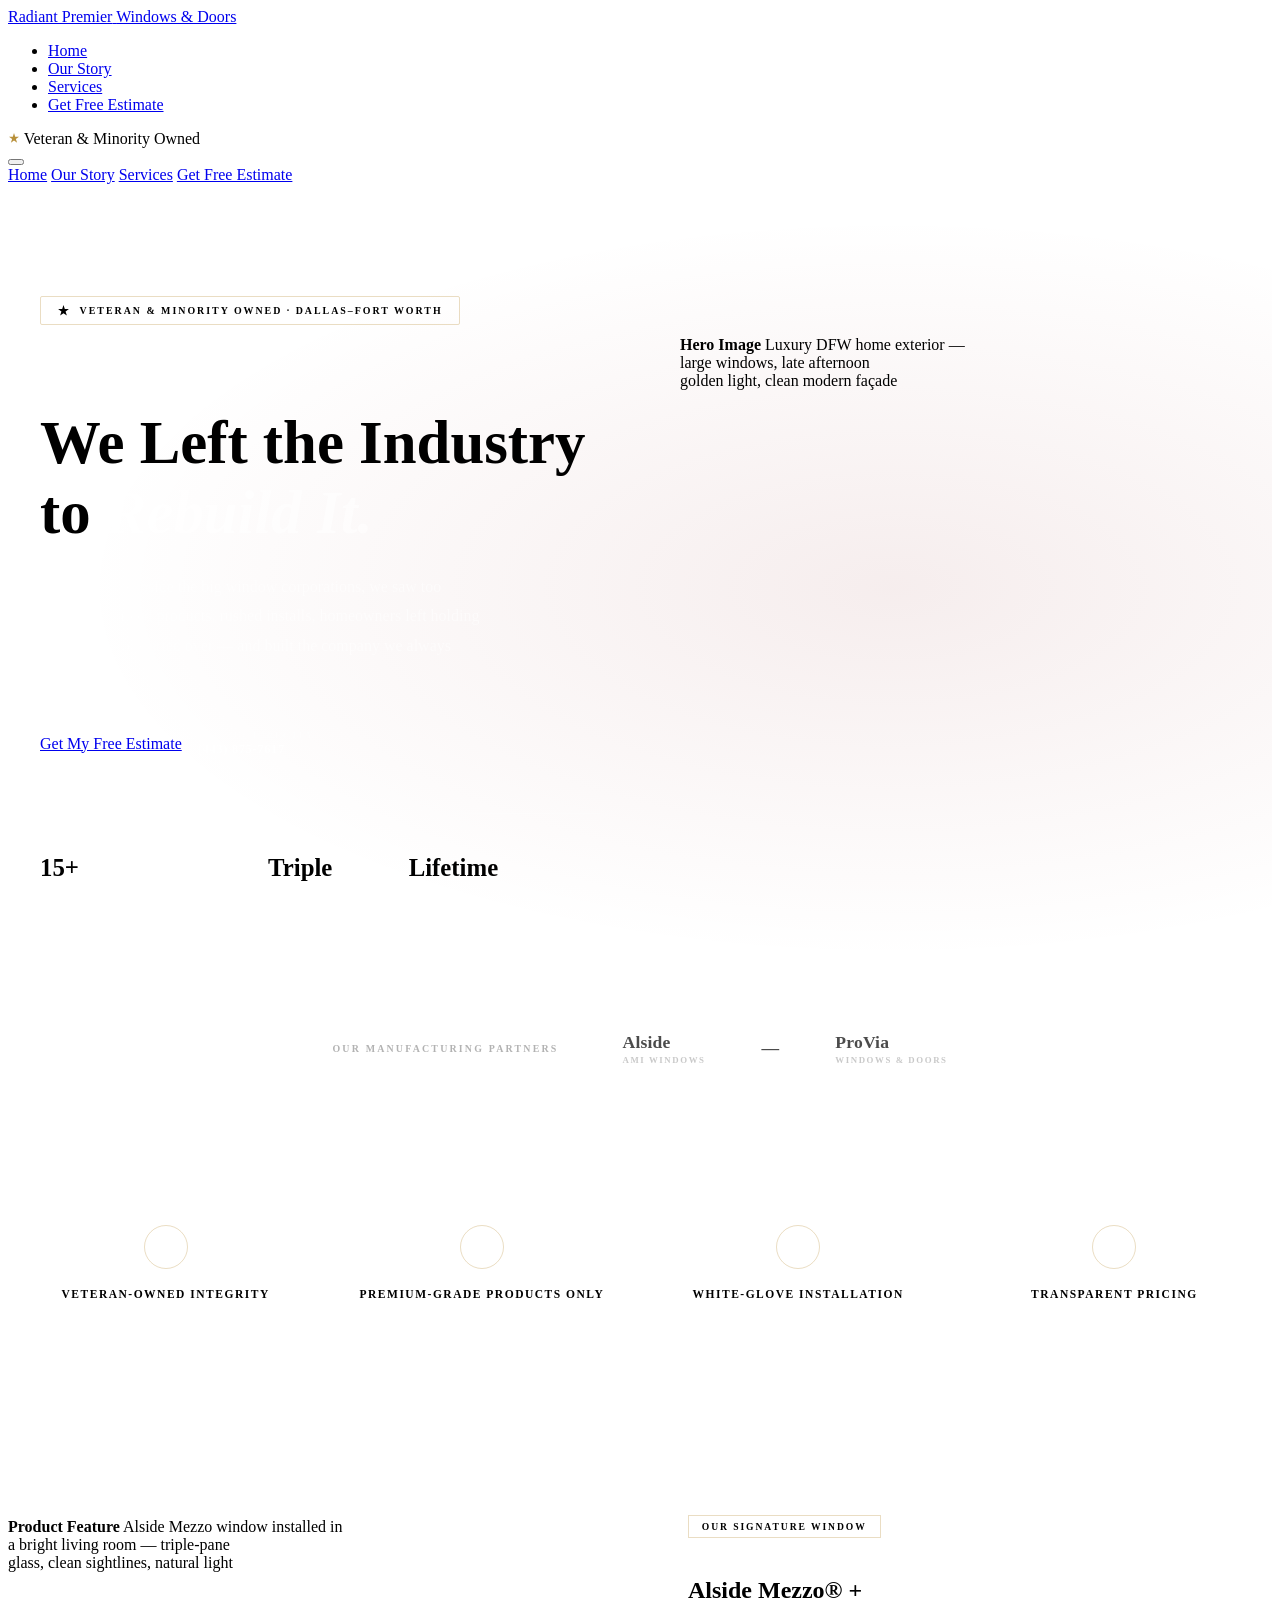
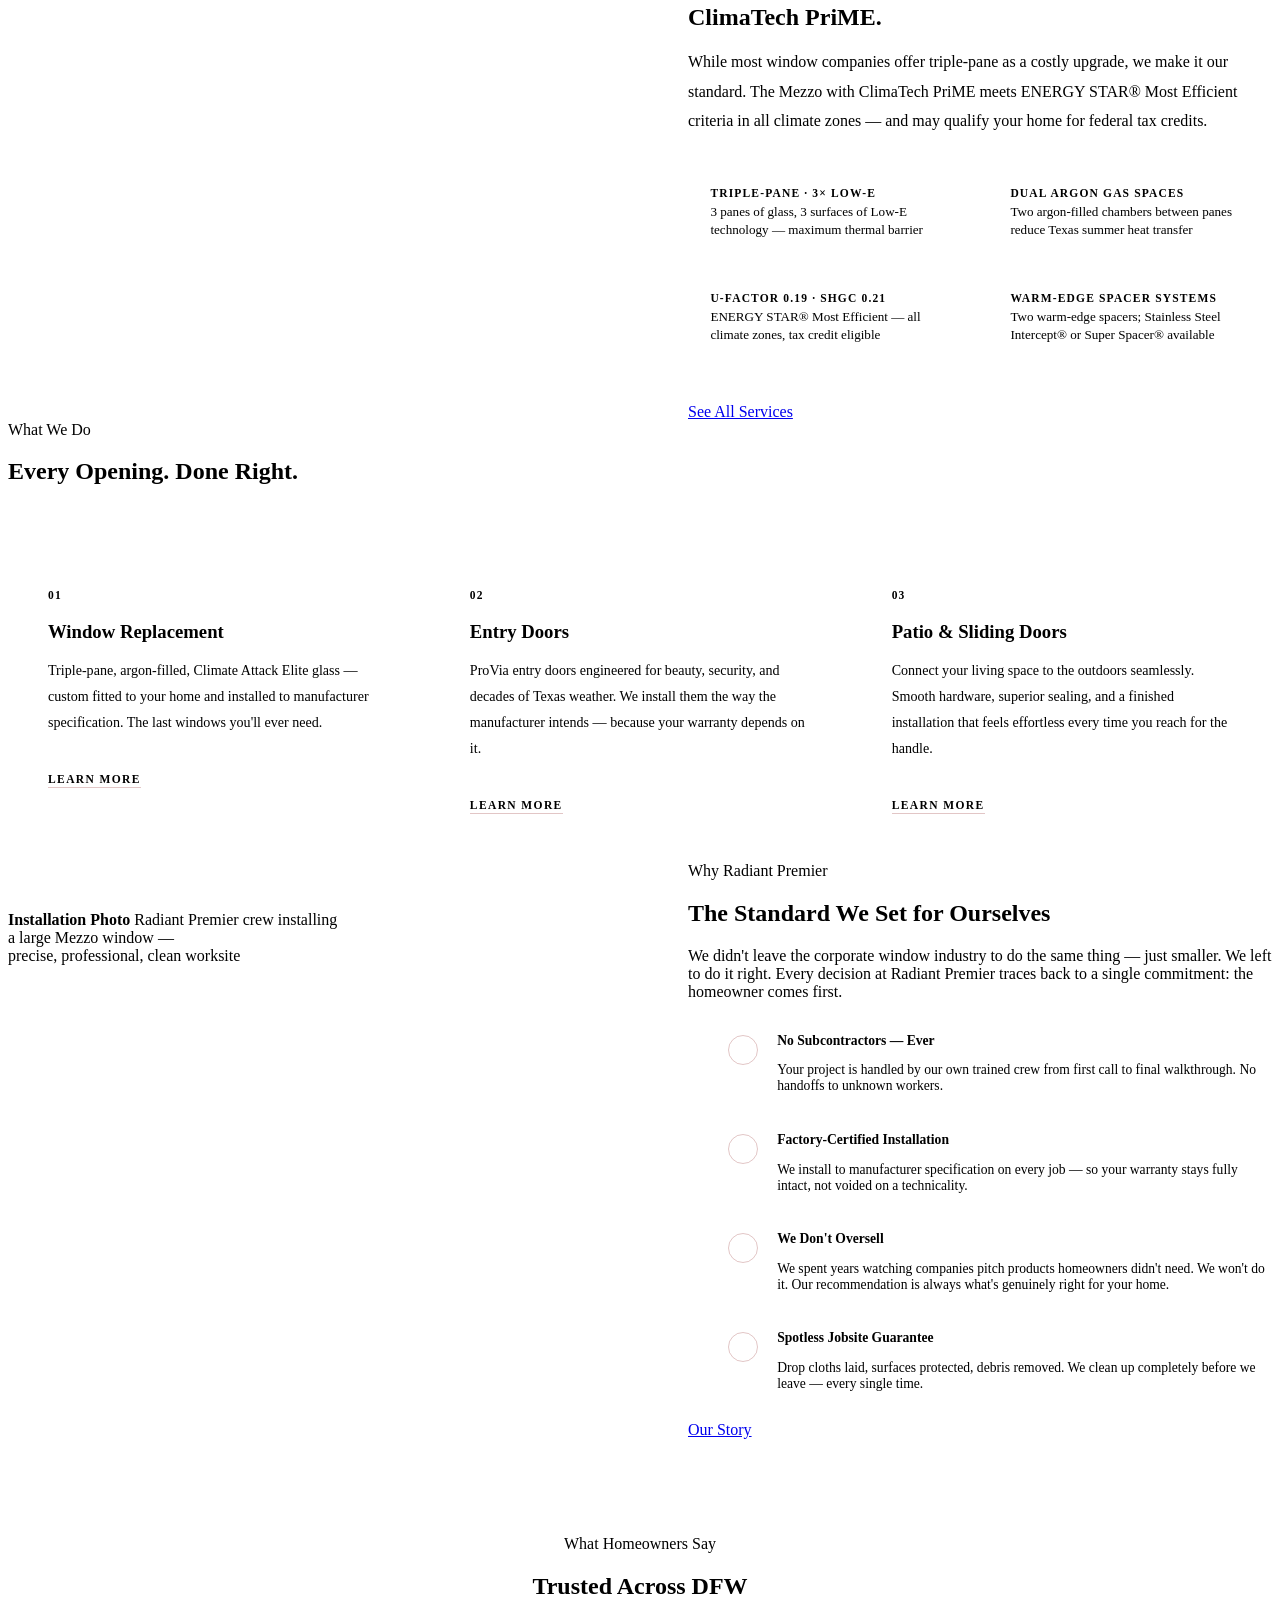
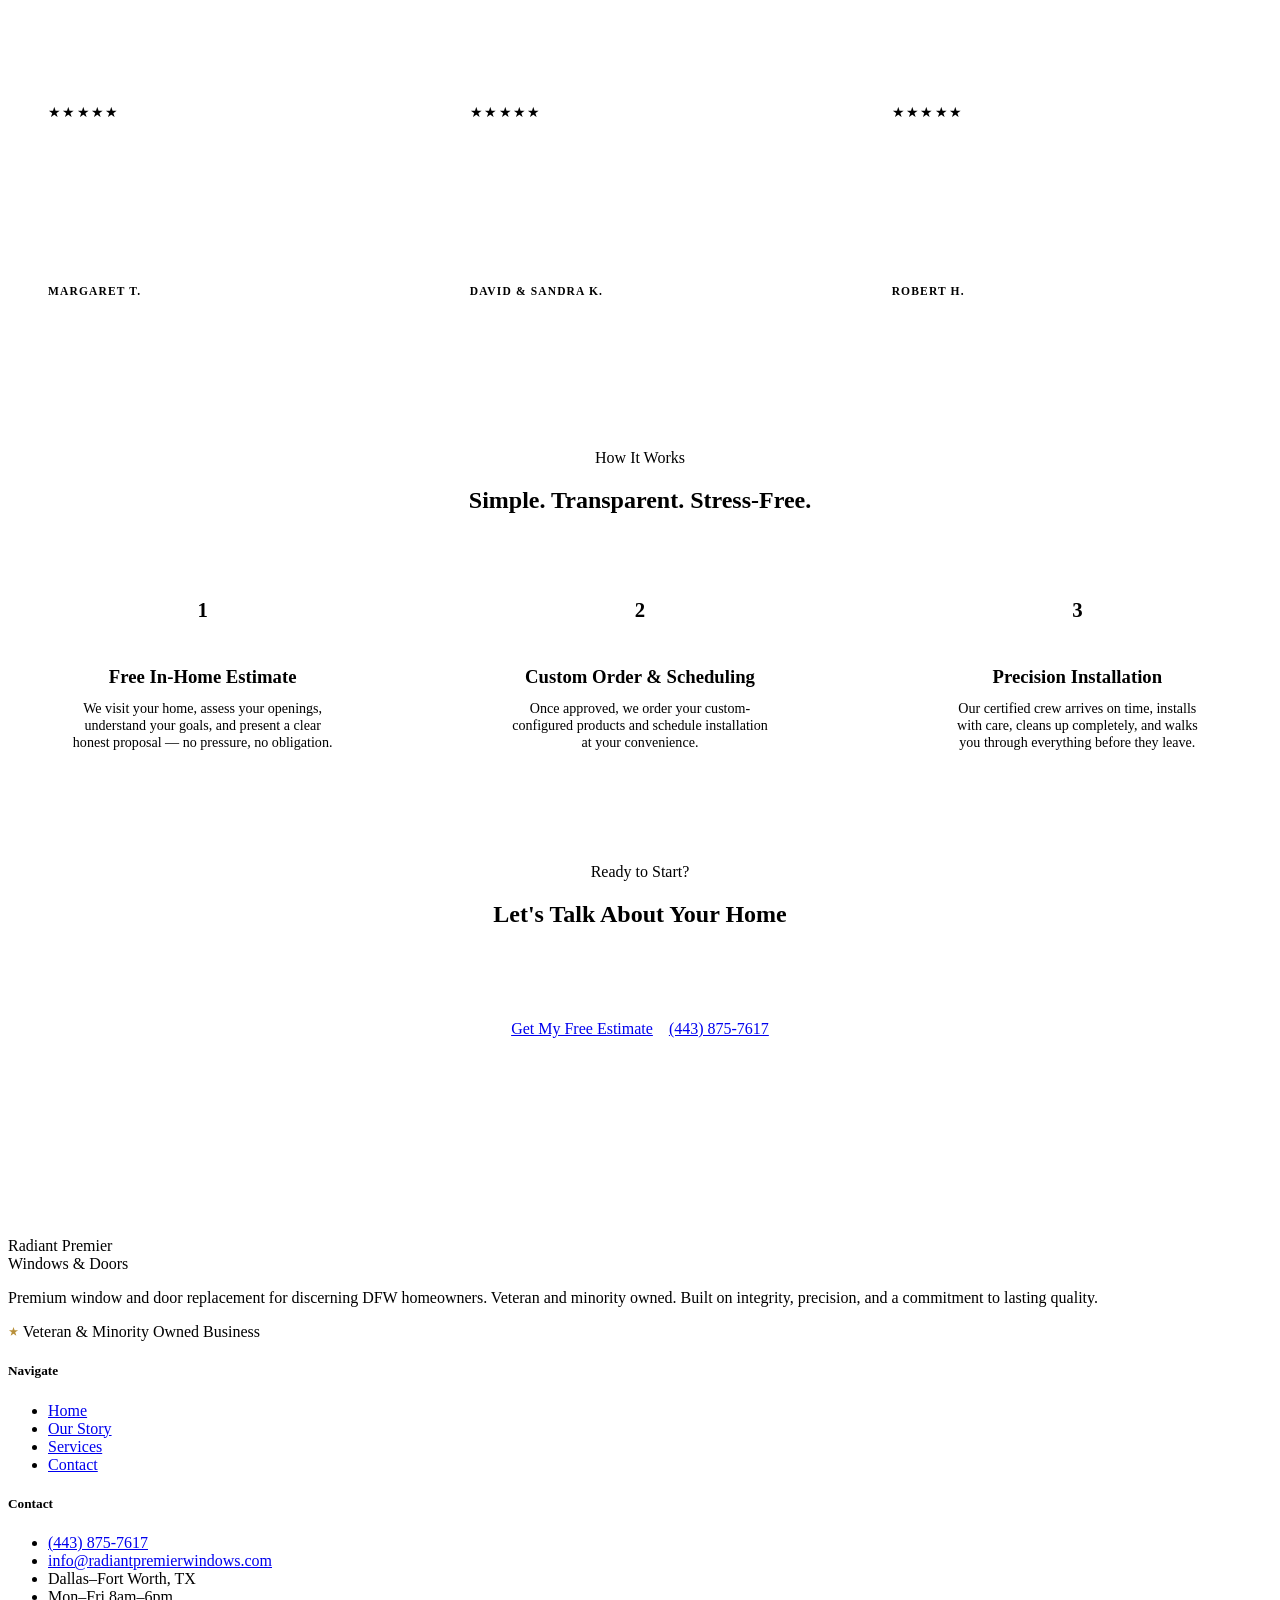
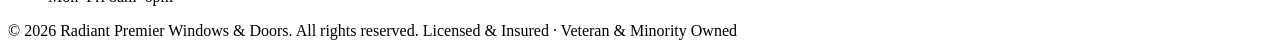
==== commit 92033c70: "Update index.html" ====
--- a/index.html
+++ b/index.html
@@ -1,12 +1,12 @@
 <!DOCTYPE html>
+
 <html lang="en">
 <head>
-  <meta charset="UTF-8">
-  <meta name="viewport" content="width=device-width, initial-scale=1.0">
+  <meta charset="UTF-8" />
+  <meta name="viewport" content="width=device-width, initial-scale=1.0" />
   <title>Radiant Premier Windows &amp; Doors — Dallas–Fort Worth</title>
   <meta name="description" content="Premium window and door replacement for DFW homeowners. Veteran &amp; minority owned. Factory-certified installation, no subcontractors, lifetime warranty.">
   <link rel="preconnect" href="<https://fonts.googleapis.com>">
-  <link rel="preconnect" href="<https://fonts.gstatic.com>" crossorigin>
   <link href="<https://fonts.googleapis.com/css2?family=Playfair+Display:ital,wght@0,400;0,500;0,600;0,700;1,400;1,500&family=Montserrat:wght@300;400;500;600;700&display=swap>" rel="stylesheet">
   <link rel="stylesheet" href="style.css">
   <style>
@@ -56,7 +56,7 @@
       font-size: clamp(2.6rem, 5vw, 3.8rem);
       line-height: 1.15;
     }
-    .hero h1 em { font-style: italic; color: rgba(255,255,255,0.5); }
+    .hero h1 em { font-style: italic; color: rgba(255,255,255,0.55); }
     .hero-sub {
       font-size: 1rem;
       color: rgba(255,255,255,0.5);
@@ -68,255 +68,194 @@
     .hero-phone {
       font-size: 0.8rem;
       font-weight: 600;
-      color: rgba(255,255,255,0.72);
+      color: rgba(255,255,255,0.75);
+      text-decoration: none;
       letter-spacing: 0.04em;
       transition: color 0.2s;
     }
     .hero-phone:hover { color: var(--white); }
-    .hero-phone span {
-      display: block;
-      font-size: 0.58rem;
-      font-weight: 600;
-      letter-spacing: 0.18em;
-      text-transform: uppercase;
-      color: rgba(255,255,255,0.3);
-      margin-bottom: 2px;
-    }
+    .hero-phone span { display: block; font-size: 0.58rem; font-weight: 600; letter-spacing: 0.18em; text-transform: uppercase; color: rgba(255,255,255,0.35); margin-bottom: 2px; }
     .hero-stats {
       display: flex;
       gap: 2.5rem;
       margin-top: 3.5rem;
       padding-top: 2.5rem;
       border-top: 1px solid rgba(255,255,255,0.1);
-      flex-wrap: wrap;
     }
     .stat-item { display: flex; flex-direction: column; gap: 3px; }
-    .stat-num  { font-family: var(--font-serif); font-size: 1.55rem; font-weight: 700; color: var(--white); }
-    .stat-label { font-size: 0.62rem; font-weight: 600; letter-spacing: 0.1em; text-transform: uppercase; color: rgba(255,255,255,0.32); }
-    .hero-img  { height: 520px; border-radius: 1px; }
-
-    /* ── BRAND STRIP ── */
-    .brand-strip {
-      background: var(--white);
-      padding: 2.5rem 0;
-      border-bottom: 1px solid var(--neutral);
-    }
-    .brand-strip-inner {
-      display: flex;
-      align-items: center;
-      justify-content: center;
-      gap: 4rem;
-      flex-wrap: wrap;
-    }
-    .brand-strip-label {
-      font-size: 0.62rem;
-      font-weight: 700;
-      letter-spacing: 0.22em;
-      text-transform: uppercase;
-      color: rgba(0,0,0,0.28);
-      white-space: nowrap;
-    }
-    .brand-names { display: flex; gap: 3.5rem; align-items: center; }
-    .brand-name {
-      font-family: var(--font-serif);
-      font-size: 1.1rem;
-      font-weight: 600;
-      color: var(--navy);
-      opacity: 0.7;
-    }
-    .brand-name span {
-      display: block;
-      font-family: var(--font-sans);
-      font-size: 0.55rem;
-      font-weight: 700;
-      letter-spacing: 0.18em;
-      text-transform: uppercase;
-      color: rgba(0,0,0,0.28);
-      margin-top: 2px;
-    }
-
-    /* ── VALUE STRIP ── */
-    .values { background: var(--navy); padding: 5rem 0; }
-    .values-grid {
-      display: grid;
-      grid-template-columns: repeat(4, 1fr);
-      gap: 1px;
-      background: rgba(255,255,255,0.06);
-    }
-    .value-item {
-      background: var(--navy);
-      padding: 2.5rem 2rem;
-      text-align: center;
-      transition: background 0.2s;
-    }
-    .value-item:hover { background: rgba(255,255,255,0.03); }
-    .value-icon {
-      width: 42px; height: 42px;
-      border: 1px solid rgba(184,144,58,0.3);
-      border-radius: 50%;
-      display: flex; align-items: center; justify-content: center;
-      margin: 0 auto 1.2rem;
-    }
-    .value-icon svg { width: 18px; height: 18px; stroke: var(--gold); fill: none; stroke-width: 1.5; }
-    .value-item h4 {
-      font-family: var(--font-sans);
-      font-size: 0.72rem;
-      font-weight: 700;
-      letter-spacing: 0.13em;
-      text-transform: uppercase;
-      color: var(--white);
-      margin-bottom: 0.6rem;
-    }
-    .value-item p { font-size: 0.82rem; color: rgba(255,255,255,0.38); line-height: 1.75; }
-
-    /* ── MEZZO FEATURE ── */
-    .mezzo { background: var(--bg); }
-    .mezzo-inner { display: grid; grid-template-columns: 1fr 1fr; gap: 6rem; align-items: center; }
-    .mezzo-img { height: 500px; }
-    .mezzo-badge {
-      display: inline-block;
-      font-size: 0.6rem; font-weight: 700; letter-spacing: 0.2em; text-transform: uppercase;
-      color: var(--gold);
-      border: 1px solid rgba(184,144,58,0.3);
-      padding: 0.3rem 0.8rem;
-      margin-bottom: 1.2rem;
-    }
-    .mezzo h2 { margin-bottom: 0.75rem; }
-    .mezzo-lead { font-size: 1rem; color: var(--text-secondary); line-height: 1.85; margin-bottom: 2rem; }
-    .mezzo-specs { display: grid; grid-template-columns: 1fr 1fr; gap: 1rem; margin-bottom: 2.5rem; }
-    .spec-item { background: var(--white); padding: 1.2rem 1.4rem; border-left: 3px solid var(--red); }
-    .spec-item strong { display: block; font-size: 0.72rem; font-weight: 700; letter-spacing: 0.1em; text-transform: uppercase; color: var(--text); margin-bottom: 3px; }
-    .spec-item span { font-size: 0.82rem; color: var(--text-secondary); }
-
-    /* ── SERVICES ── */
-    .services { background: var(--white); }
-    .services-grid {
-      display: grid;
-      grid-template-columns: repeat(3, 1fr);
-      gap: 1.5px;
-      margin-top: 3.5rem;
-      background: var(--neutral);
-    }
-    .service-card { background: var(--white); padding: 3rem 2.5rem; transition: background 0.2s; }
-    .service-card:hover { background: var(--bg); }
-    .service-num { font-family: var(--font-serif); font-size: 0.72rem; font-weight: 700; color: var(--neutral); letter-spacing: 0.1em; margin-bottom: 1.2rem; }
-    .service-card h3 { margin-bottom: 0.75rem; }
-    .service-card p { font-size: 0.88rem; line-height: 1.85; }
-    .service-link {
-      display: inline-block;
-      margin-top: 1.5rem;
-      font-size: 0.72rem;
-      font-weight: 700;
-      letter-spacing: 0.12em;
-      text-transform: uppercase;
-      color: var(--red);
-      border-bottom: 1px solid rgba(139,30,30,0.25);
-      padding-bottom: 2px;
-      transition: border-color 0.2s;
-    }
-    .service-link:hover { border-color: var(--red); }
-
-    /* ── WHY US ── */
-    .why { background: var(--bg); }
-    .why-inner { display: grid; grid-template-columns: 1fr 1fr; gap: 6rem; align-items: center; }
-    .why-img { height: 480px; }
-    .why-list { list-style: none; display: flex; flex-direction: column; gap: 1.5rem; margin-top: 2rem; }
-    .why-list li { display: flex; gap: 1.2rem; align-items: flex-start; }
-    .why-check {
-      width: 28px; height: 28px;
-      border: 1.5px solid rgba(139,30,30,0.25);
-      border-radius: 50%;
-      display: flex; align-items: center; justify-content: center;
-      flex-shrink: 0;
-      margin-top: 2px;
-    }
-    .why-check svg { width: 12px; height: 12px; stroke: var(--red); fill: none; stroke-width: 2.5; }
-    .why-list li strong { display: block; font-size: 0.85rem; font-weight: 700; color: var(--text); margin-bottom: 4px; }
-    .why-list li p { font-size: 0.85rem; }
-
-    /* ── TESTIMONIALS ── */
-    .testimonials { background: var(--navy-deep); padding: 6rem 0; }
-    .testimonials .section-label { color: var(--gold); }
-    .testimonials h2 { color: var(--white); }
-    .testi-grid {
-      display: grid;
-      grid-template-columns: repeat(3, 1fr);
-      gap: 1.5px;
-      margin-top: 4rem;
-      background: rgba(255,255,255,0.06);
-    }
-    .testi-card { background: var(--navy-deep); padding: 2.5rem; }
-    .stars { color: var(--gold); font-size: 0.85rem; letter-spacing: 0.1em; margin-bottom: 1.5rem; }
-    .testi-text { font-family: var(--font-serif); font-size: 1rem; font-style: italic; color: rgba(255,255,255,0.78); line-height: 1.75; margin-bottom: 1.5rem; }
-    .testi-author { font-size: 0.72rem; font-weight: 700; letter-spacing: 0.1em; text-transform: uppercase; color: var(--white); }
-    .testi-location { font-size: 0.7rem; color: rgba(255,255,255,0.28); display: block; margin-top: 2px; }
-
-    /* ── PROCESS ── */
-    .process { background: var(--bg); }
-    .process-grid {
-      display: grid;
-      grid-template-columns: repeat(3, 1fr);
-      gap: 3rem;
-      margin-top: 4rem;
-      position: relative;
-    }
-    .process-grid::before {
-      content: '';
-      position: absolute;
-      top: 32px;
-      left: calc(16.66% + 1rem);
-      right: calc(16.66% + 1rem);
-      height: 1px;
-      background: var(--neutral);
-    }
-    .process-step { text-align: center; }
-    .process-num {
-      width: 64px; height: 64px;
-      border: 1.5px solid var(--neutral);
-      border-radius: 50%;
-      display: flex; align-items: center; justify-content: center;
-      margin: 0 auto 1.5rem;
-      font-family: var(--font-serif);
-      font-size: 1.3rem; font-weight: 600; color: var(--red);
-      background: var(--bg);
-      position: relative; z-index: 1;
-    }
-    .process-step h3 { margin-bottom: 0.75rem; }
-    .process-step p { font-size: 0.88rem; max-width: 260px; margin: 0 auto; }
-
-    /* ── FINAL CTA ── */
-    .final-cta { background: var(--navy-deep); text-align: center; padding: 7rem 0; }
-    .final-cta h2 { color: var(--white); margin-bottom: 1rem; }
-    .final-cta > .container > p { max-width: 520px; margin: 0 auto 2.5rem; color: rgba(255,255,255,0.42); }
-    .final-cta .section-label { color: var(--gold); }
-
-    /* ── RESPONSIVE ── */
-    @media (max-width: 900px) {
-      .hero-inner   { grid-template-columns: 1fr; gap: 3rem; }
-      .hero-img     { height: 300px; order: -1; }
-      .hero-stats   { gap: 1.5rem; }
-      .values-grid  { grid-template-columns: repeat(2, 1fr); }
-      .mezzo-inner  { grid-template-columns: 1fr; gap: 3rem; }
-      .mezzo-img    { height: 300px; }
-      .services-grid { grid-template-columns: 1fr; }
-      .why-inner    { grid-template-columns: 1fr; gap: 3rem; }
-      .why-img      { height: 300px; }
-      .testi-grid   { grid-template-columns: 1fr; }
-      .process-grid { grid-template-columns: 1fr; gap: 2rem; }
-      .process-grid::before { display: none; }
-      .brand-names  { gap: 2rem; }
-    }
-    @media (max-width: 600px) {
-      .values-grid  { grid-template-columns: 1fr; }
-      .mezzo-specs  { grid-template-columns: 1fr; }
-      .hero-stats   { flex-direction: column; gap: 1rem; }
-      .hero-actions { flex-direction: column; align-items: flex-start; }
-    }
+    .stat-num { font-family: var(--font-serif); font-size: 1.55rem; font-weight: 700; color: var(--white); }
+    .stat-label { font-size: 0.65rem; font-weight: 600; letter-spacing: 0.1em; text-transform: uppercase; color: rgba(255,255,255,0.35); }
+    .hero-img { height: 520px; border-radius: 1px; }
+
+/* ── BRAND STRIP ── */
+.brand-strip {
+  background: var(--white);
+  padding: 2.5rem 0;
+  border-bottom: 1px solid var(--neutral);
+}
+.brand-strip-inner {
+  display: flex;
+  align-items: center;
+  justify-content: center;
+  gap: 4rem;
+  flex-wrap: wrap;
+}
+.brand-strip-label {
+  font-size: 0.62rem;
+  font-weight: 700;
+  letter-spacing: 0.22em;
+  text-transform: uppercase;
+  color: rgba(0,0,0,0.3);
+  white-space: nowrap;
+}
+.brand-names { display: flex; gap: 3.5rem; align-items: center; }
+.brand-name {
+  font-family: var(--font-serif);
+  font-size: 1.1rem;
+  font-weight: 600;
+  color: var(--navy);
+  opacity: 0.7;
+  letter-spacing: 0.01em;
+}
+.brand-name span { display: block; font-family: var(--font-sans); font-size: 0.55rem; font-weight: 700; letter-spacing: 0.18em; text-transform: uppercase; color: rgba(0,0,0,0.3); margin-top: 2px; }
+
+/* ── VALUE STRIP ── */
+.values { background: var(--navy); padding: 5rem 0; }
+.values-grid { display: grid; grid-template-columns: repeat(4,1fr); gap: 1px; background: rgba(255,255,255,0.06); }
+.value-item {
+  background: var(--navy);
+  padding: 2.5rem 2rem;
+  text-align: center;
+  transition: background 0.2s;
+}
+.value-item:hover { background: rgba(255,255,255,0.03); }
+.value-icon {
+  width: 42px; height: 42px;
+  border: 1px solid rgba(184,144,58,0.3);
+  border-radius: 50%;
+  display: flex; align-items: center; justify-content: center;
+  margin: 0 auto 1.2rem;
+}
+.value-icon svg { width: 18px; height: 18px; stroke: var(--gold); fill: none; stroke-width: 1.5; }
+.value-item h4 {
+  font-family: var(--font-sans);
+  font-size: 0.72rem; font-weight: 700; letter-spacing: 0.13em; text-transform: uppercase;
+  color: var(--white); margin-bottom: 0.6rem;
+}
+.value-item p { font-size: 0.82rem; color: rgba(255,255,255,0.4); line-height: 1.75; }
+
+/* ── MEZZO FEATURE ── */
+.mezzo { background: var(--bg); }
+.mezzo-inner { display: grid; grid-template-columns: 1fr 1fr; gap: 6rem; align-items: center; }
+.mezzo-img { height: 500px; }
+.mezzo-badge {
+  display: inline-block;
+  font-size: 0.6rem; font-weight: 700; letter-spacing: 0.2em; text-transform: uppercase;
+  color: var(--gold);
+  border: 1px solid rgba(184,144,58,0.3);
+  padding: 0.3rem 0.8rem;
+  margin-bottom: 1.2rem;
+}
+.mezzo h2 { margin-bottom: 0.75rem; }
+.mezzo-lead { font-size: 1rem; color: var(--text-secondary); line-height: 1.85; margin-bottom: 2rem; }
+.mezzo-specs { display: grid; grid-template-columns: 1fr 1fr; gap: 1rem; margin-bottom: 2.5rem; }
+.spec-item { background: var(--white); padding: 1.2rem 1.4rem; border-left: 3px solid var(--red); }
+.spec-item strong { display: block; font-size: 0.72rem; font-weight: 700; letter-spacing: 0.1em; text-transform: uppercase; color: var(--text); margin-bottom: 3px; }
+.spec-item span { font-size: 0.82rem; color: var(--text-secondary); }
+
+/* ── SERVICES ── */
+.services { background: var(--white); }
+.services-grid { display: grid; grid-template-columns: repeat(3, 1fr); gap: 1.5px; margin-top: 3.5rem; background: var(--neutral); }
+.service-card { background: var(--white); padding: 3rem 2.5rem; transition: background 0.2s; }
+.service-card:hover { background: var(--bg); }
+.service-num { font-family: var(--font-serif); font-size: 0.72rem; font-weight: 700; color: var(--neutral); letter-spacing: 0.1em; margin-bottom: 1.2rem; }
+.service-card h3 { margin-bottom: 0.75rem; }
+.service-card p { font-size: 0.88rem; line-height: 1.85; }
+.service-link { display: inline-block; margin-top: 1.5rem; font-size: 0.72rem; font-weight: 700; letter-spacing: 0.12em; text-transform: uppercase; color: var(--red); text-decoration: none; border-bottom: 1px solid rgba(139,30,30,0.25); padding-bottom: 2px; transition: border-color 0.2s; }
+.service-link:hover { border-color: var(--red); }
+
+/* ── WHY US ── */
+.why { background: var(--bg); }
+.why-inner { display: grid; grid-template-columns: 1fr 1fr; gap: 6rem; align-items: center; }
+.why-img { height: 480px; }
+.why-list { list-style: none; display: flex; flex-direction: column; gap: 1.5rem; margin-top: 2rem; }
+.why-list li { display: flex; gap: 1.2rem; align-items: flex-start; }
+.why-check { width: 28px; height: 28px; border: 1.5px solid rgba(139,30,30,0.25); border-radius: 50%; display: flex; align-items: center; justify-content: center; flex-shrink: 0; margin-top: 2px; }
+.why-check svg { width: 12px; height: 12px; stroke: var(--red); fill: none; stroke-width: 2.5; }
+.why-list li strong { display: block; font-size: 0.85rem; font-weight: 700; color: var(--text); margin-bottom: 4px; }
+.why-list li p { font-size: 0.85rem; }
+
+/* ── TESTIMONIALS ── */
+.testimonials { background: var(--navy-deep); padding: 6rem 0; }
+.testimonials .section-label { color: var(--gold); }
+.testimonials h2 { color: var(--white); }
+.testimonials .divider { background: var(--gold); }
+.testi-grid { display: grid; grid-template-columns: repeat(3,1fr); gap: 1.5px; margin-top: 4rem; background: rgba(255,255,255,0.06); }
+.testi-card { background: var(--navy-deep); padding: 2.5rem; }
+.stars { color: var(--gold); font-size: 0.85rem; letter-spacing: 0.1em; margin-bottom: 1.5rem; }
+.testi-text { font-family: var(--font-serif); font-size: 1rem; font-style: italic; color: rgba(255,255,255,0.8); line-height: 1.75; margin-bottom: 1.5rem; }
+.testi-author { font-size: 0.72rem; font-weight: 700; letter-spacing: 0.1em; text-transform: uppercase; color: var(--white); }
+.testi-location { font-size: 0.7rem; color: rgba(255,255,255,0.3); display: block; margin-top: 2px; }
+
+/* ── PROCESS ── */
+.process { background: var(--bg); }
+.process-grid { display: grid; grid-template-columns: repeat(3,1fr); gap: 3rem; margin-top: 4rem; position: relative; }
+.process-grid::before {
+  content: '';
+  position: absolute;
+  top: 32px; left: calc(16.66% + 1rem); right: calc(16.66% + 1rem);
+  height: 1px;
+  background: var(--neutral);
+}
+.process-step { text-align: center; }
+.process-num {
+  width: 64px; height: 64px;
+  border: 1.5px solid var(--neutral);
+  border-radius: 50%;
+  display: flex; align-items: center; justify-content: center;
+  margin: 0 auto 1.5rem;
+  font-family: var(--font-serif);
+  font-size: 1.3rem; font-weight: 600; color: var(--red);
+  background: var(--bg);
+  position: relative; z-index: 1;
+}
+.process-step h3 { margin-bottom: 0.75rem; }
+.process-step p { font-size: 0.88rem; max-width: 260px; margin: 0 auto; }
+
+/* ── FINAL CTA ── */
+.final-cta { background: var(--navy-deep); text-align: center; padding: 7rem 0; }
+.final-cta h2 { color: var(--white); margin-bottom: 1rem; }
+.final-cta > .container > p { max-width: 520px; margin: 0 auto 2.5rem; color: rgba(255,255,255,0.45); }
+.cta-actions { display: flex; justify-content: center; gap: 1rem; flex-wrap: wrap; }
+
+/* ── RESPONSIVE ── */
+@media (max-width: 900px) {
+  .hero-inner { grid-template-columns: 1fr; gap: 3rem; }
+  .hero-img { height: 300px; }
+  .hero-stats { gap: 1.5rem; }
+  .values-grid { grid-template-columns: repeat(2,1fr); }
+  .mezzo-inner { grid-template-columns: 1fr; gap: 3rem; }
+  .mezzo-img { height: 300px; }
+  .services-grid { grid-template-columns: 1fr; }
+  .why-inner { grid-template-columns: 1fr; gap: 3rem; }
+  .why-img { height: 300px; }
+  .testi-grid { grid-template-columns: 1fr; }
+  .process-grid { grid-template-columns: 1fr; gap: 2rem; }
+  .process-grid::before { display: none; }
+  .brand-names { gap: 2rem; }
+}
+@media (max-width: 600px) {
+  .values-grid { grid-template-columns: 1fr; }
+  .mezzo-specs { grid-template-columns: 1fr; }
+  .hero-stats { flex-direction: column; gap: 1rem; }
+}
+
   </style>
 </head>
 <body>
 
 <!-- NAV -->
+
 <nav>
   <div class="nav-inner">
     <a href="index.html" class="logo">
@@ -330,10 +269,10 @@
       <li><a href="contact.html" class="nav-cta">Get Free Estimate</a></li>
     </ul>
     <div class="vet-badge">
-      <svg viewBox="0 0 24 24" fill="#B8903A" width="11" height="11"><path d="M12 2l2.4 7.4H22l-6.2 4.5 2.4 7.4L12 17l-6.2 4.3 2.4-7.4L2 9.4h7.6z"/></svg>
+      <svg viewBox="0 0 24 24" fill="#B8903A" width="12" height="12"><path d="M12 2l2.4 7.4H22l-6.2 4.5 2.4 7.4L12 17l-6.2 4.3 2.4-7.4L2 9.4h7.6z"/></svg>
       Veteran &amp; Minority Owned
     </div>
-    <button class="hamburger" onclick="toggleMenu()" aria-label="Toggle menu">
+    <button class="hamburger" onclick="toggleMenu()" aria-label="Menu">
       <span></span><span></span><span></span>
     </button>
   </div>
@@ -346,18 +285,19 @@
 </div>
 
 <!-- HERO -->
+
 <section class="hero">
   <div class="hero-inner">
     <div>
       <div class="hero-badge">
         <svg viewBox="0 0 24 24" fill="currentColor" width="13" height="13"><path d="M12 2l2.4 7.4H22l-6.2 4.5 2.4 7.4L12 17l-6.2 4.3 2.4-7.4L2 9.4h7.6z"/></svg>
-        Veteran &amp; Minority Owned &middot; Dallas–Fort Worth
-      </div>
-      <h1>We Left the Industry<br>to <em>Rebuild It.</em></h1>
+        Veteran &amp; Minority Owned · Dallas–Fort Worth
+      </div>
+      <h1>We Left the Industry<br/>to <em>Rebuild It.</em></h1>
       <p class="hero-sub">After 15 years inside the big window corporations, we saw too much: overpriced products, rushed installs, homeowners left holding the bag. So we started over — and built the company we always wished existed.</p>
       <div class="hero-actions">
         <a href="contact.html" class="btn">Get My Free Estimate</a>
-        <a href="tel:+14438757617" class="hero-phone">
+        <a href="tel:4438757617" class="hero-phone">
           <span>Call us directly</span>
           (443) 875-7617
         </a>
@@ -379,12 +319,13 @@
     </div>
     <div class="img-ph hero-img">
       <strong>Hero Image</strong>
-      Luxury DFW home exterior —<br>large windows, late afternoon<br>golden light, clean modern façade
+      Luxury DFW home exterior —<br/>large windows, late afternoon<br/>golden light, clean modern façade
     </div>
   </div>
 </section>
 
 <!-- BRAND STRIP -->
+
 <div class="brand-strip">
   <div class="container">
     <div class="brand-strip-inner">
@@ -399,6 +340,7 @@
 </div>
 
 <!-- VALUE STRIP -->
+
 <div class="values">
   <div class="container">
     <div class="values-grid">
@@ -435,21 +377,22 @@
 </div>
 
 <!-- MEZZO FEATURE -->
+
 <section class="mezzo">
   <div class="container">
     <div class="mezzo-inner">
       <div class="img-ph mezzo-img">
         <strong>Product Feature</strong>
-        Alside Mezzo window installed in<br>a bright living room — triple-pane<br>glass, clean sightlines, natural light
+        Alside Mezzo window installed in<br/>a bright living room — triple-pane<br/>glass, clean sightlines, natural light
       </div>
       <div>
         <span class="mezzo-badge">Our Signature Window</span>
-        <h2>Alside Mezzo&reg; +<br>ClimaTech PriME.</h2>
+        <h2>Alside Mezzo® +<br/>ClimaTech PriME.</h2>
         <div class="divider"></div>
-        <p class="mezzo-lead">While most window companies offer triple-pane as a costly upgrade, we make it our standard. The Mezzo with ClimaTech PriME meets ENERGY STAR&reg; Most Efficient criteria in all climate zones — and may qualify your home for federal tax credits.</p>
+        <p class="mezzo-lead">While most window companies offer triple-pane as a costly upgrade, we make it our standard. The Mezzo with ClimaTech PriME meets ENERGY STAR® Most Efficient criteria in all climate zones — and may qualify your home for federal tax credits.</p>
         <div class="mezzo-specs">
           <div class="spec-item">
-            <strong>Triple-Pane &middot; 3&times; Low-E</strong>
+            <strong>Triple-Pane · 3× Low-E</strong>
             <span>3 panes of glass, 3 surfaces of Low-E technology — maximum thermal barrier</span>
           </div>
           <div class="spec-item">
@@ -457,12 +400,12 @@
             <span>Two argon-filled chambers between panes reduce Texas summer heat transfer</span>
           </div>
           <div class="spec-item">
-            <strong>U-Factor 0.19 &middot; SHGC 0.21</strong>
-            <span>ENERGY STAR&reg; Most Efficient — all climate zones, tax credit eligible</span>
+            <strong>U-Factor 0.19 · SHGC 0.21</strong>
+            <span>ENERGY STAR® Most Efficient — all climate zones, tax credit eligible</span>
           </div>
           <div class="spec-item">
             <strong>Warm-Edge Spacer Systems</strong>
-            <span>Two warm-edge spacers; Stainless Steel Intercept&reg; or Super Spacer&reg; available</span>
+            <span>Two warm-edge spacers; Stainless Steel Intercept® or Super Spacer® available</span>
           </div>
         </div>
         <a href="services.html" class="btn">See All Services</a>
@@ -472,6 +415,7 @@
 </section>
 
 <!-- SERVICES -->
+
 <section class="services">
   <div class="container">
     <span class="section-label">What We Do</span>
@@ -480,32 +424,33 @@
       <div class="service-card">
         <div class="service-num">01</div>
         <h3>Window Replacement</h3>
-        <p>Triple-pane, argon-filled, ClimaTech PriME glass — custom fitted to your home and installed to manufacturer specification. The last windows you'll ever need.</p>
-        <a href="services.html" class="service-link">Learn more</a>
+        <p>Triple-pane, argon-filled, Climate Attack Elite glass — custom fitted to your home and installed to manufacturer specification. The last windows you'll ever need.</p>
+        <a href="services.html#windows" class="service-link">Learn more</a>
       </div>
       <div class="service-card">
         <div class="service-num">02</div>
         <h3>Entry Doors</h3>
         <p>ProVia entry doors engineered for beauty, security, and decades of Texas weather. We install them the way the manufacturer intends — because your warranty depends on it.</p>
-        <a href="services.html" class="service-link">Learn more</a>
+        <a href="services.html#entry-doors" class="service-link">Learn more</a>
       </div>
       <div class="service-card">
         <div class="service-num">03</div>
         <h3>Patio &amp; Sliding Doors</h3>
         <p>Connect your living space to the outdoors seamlessly. Smooth hardware, superior sealing, and a finished installation that feels effortless every time you reach for the handle.</p>
-        <a href="services.html" class="service-link">Learn more</a>
+        <a href="services.html#patio-doors" class="service-link">Learn more</a>
       </div>
     </div>
   </div>
 </section>
 
 <!-- WHY US -->
+
 <section class="why">
   <div class="container">
     <div class="why-inner">
       <div class="img-ph why-img">
         <strong>Installation Photo</strong>
-        Radiant Premier crew installing<br>a large Mezzo window —<br>precise, professional, clean worksite
+        Radiant Premier crew installing<br/>a large Mezzo window —<br/>precise, professional, clean worksite
       </div>
       <div>
         <span class="section-label">Why Radiant Premier</span>
@@ -549,28 +494,29 @@
 </section>
 
 <!-- TESTIMONIALS -->
+
 <section class="testimonials">
   <div class="container">
     <div style="text-align:center;">
       <span class="section-label">What Homeowners Say</span>
-      <h2>Trusted Across DFW</h2>
+      <h2 style="color:var(--white);">Trusted Across DFW</h2>
       <div class="divider center" style="background:var(--gold);"></div>
     </div>
     <div class="testi-grid">
       <div class="testi-card">
-        <div class="stars">&#9733;&#9733;&#9733;&#9733;&#9733;</div>
+        <div class="stars">★★★★★</div>
         <p class="testi-text">"From the moment they arrived, I knew this was a different kind of company. The crew was meticulous — my windows look absolutely stunning and the difference in noise is remarkable."</p>
         <span class="testi-author">Margaret T.</span>
         <span class="testi-location">Southlake, TX</span>
       </div>
       <div class="testi-card">
-        <div class="stars">&#9733;&#9733;&#9733;&#9733;&#9733;</div>
+        <div class="stars">★★★★★</div>
         <p class="testi-text">"We replaced 14 windows and two doors. Radiant handled everything professionally. Our energy bill dropped noticeably in the first month. Highly recommend without hesitation."</p>
         <span class="testi-author">David &amp; Sandra K.</span>
         <span class="testi-location">Frisco, TX</span>
       </div>
       <div class="testi-card">
-        <div class="stars">&#9733;&#9733;&#9733;&#9733;&#9733;</div>
+        <div class="stars">★★★★★</div>
         <p class="testi-text">"They didn't try to upsell me on things I didn't need. Honest, thorough, and delivered exactly what was promised. That kind of integrity is rare — they've earned a customer for life."</p>
         <span class="testi-author">Robert H.</span>
         <span class="testi-location">Colleyville, TX</span>
@@ -580,6 +526,7 @@
 </section>
 
 <!-- PROCESS -->
+
 <section class="process">
   <div class="container">
     <div style="text-align:center;">
@@ -608,20 +555,22 @@
 </section>
 
 <!-- FINAL CTA -->
-<section class="final-cta">
-  <div class="container">
-    <span class="section-label">Ready to Start?</span>
+
+<section class="final-cta" id="contact">
+  <div class="container">
+    <span class="section-label" style="color:var(--gold);">Ready to Start?</span>
     <h2>Let's Talk About Your Home</h2>
     <p>Request your free, no-obligation estimate. We'll provide honest guidance and a clear price — with no surprises, no pressure.</p>
     <div class="cta-actions">
       <a href="contact.html" class="btn">Get My Free Estimate</a>
-      <a href="tel:+14438757617" class="btn btn-ghost">(443) 875-7617</a>
-    </div>
-    <p style="margin-top:2rem; font-size:0.75rem; color:rgba(255,255,255,0.18); letter-spacing:0.08em;">Serving All of Dallas–Fort Worth</p>
+      <a href="tel:4438757617" class="btn btn-ghost">(443) 875-7617</a>
+    </div>
+    <p style="margin-top:2rem; font-size:0.75rem; color:rgba(255,255,255,0.2); letter-spacing:0.08em;">Serving All of Dallas–Fort Worth</p>
   </div>
 </section>
 
 <!-- FOOTER -->
+
 <footer>
   <div class="container">
     <div class="footer-grid">
@@ -630,7 +579,7 @@
         <span class="footer-logo-tag">Windows &amp; Doors</span>
         <p class="footer-desc">Premium window and door replacement for discerning DFW homeowners. Veteran and minority owned. Built on integrity, precision, and a commitment to lasting quality.</p>
         <div class="footer-vet">
-          <svg width="10" height="10" viewBox="0 0 24 24" fill="#B8903A"><path d="M12 2l2.4 7.4H22l-6.2 4.5 2.4 7.4L12 17l-6.2 4.3 2.4-7.4L2 9.4h7.6z"/></svg>
+          <svg width="11" height="11" viewBox="0 0 24 24" fill="#B8903A"><path d="M12 2l2.4 7.4H22l-6.2 4.5 2.4 7.4L12 17l-6.2 4.3 2.4-7.4L2 9.4h7.6z"/></svg>
           Veteran &amp; Minority Owned Business
         </div>
       </div>
@@ -646,24 +595,24 @@
       <div class="footer-col">
         <h5>Contact</h5>
         <ul>
-          <li><a href="tel:+14438757617">(443) 875-7617</a></li>
+          <li><a href="tel:4438757617">(443) 875-7617</a></li>
           <li><a href="mailto:info@radiantpremierwindows.com">info@radiantpremierwindows.com</a></li>
           <li><span>Dallas–Fort Worth, TX</span></li>
-          <li><span>Mon–Fri 8am–6pm CST</span></li>
+          <li><span>Mon–Fri 8am–6pm</span></li>
         </ul>
       </div>
     </div>
     <div class="footer-bottom">
-      <span>&copy; 2026 Radiant Premier Windows &amp; Doors. All rights reserved.</span>
-      <span>Licensed &amp; Insured &middot; Veteran &amp; Minority Owned</span>
+      <span>© 2026 Radiant Premier Windows &amp; Doors. All rights reserved.</span>
+      <span>Licensed &amp; Insured · Veteran &amp; Minority Owned</span>
     </div>
   </div>
 </footer>
 
 <script>
-  function toggleMenu() {
-    document.getElementById('mobileMenu').classList.toggle('open');
-  }
+function toggleMenu() {
+  document.getElementById('mobileMenu').classList.toggle('open');
+}
 </script>
 
 </body>
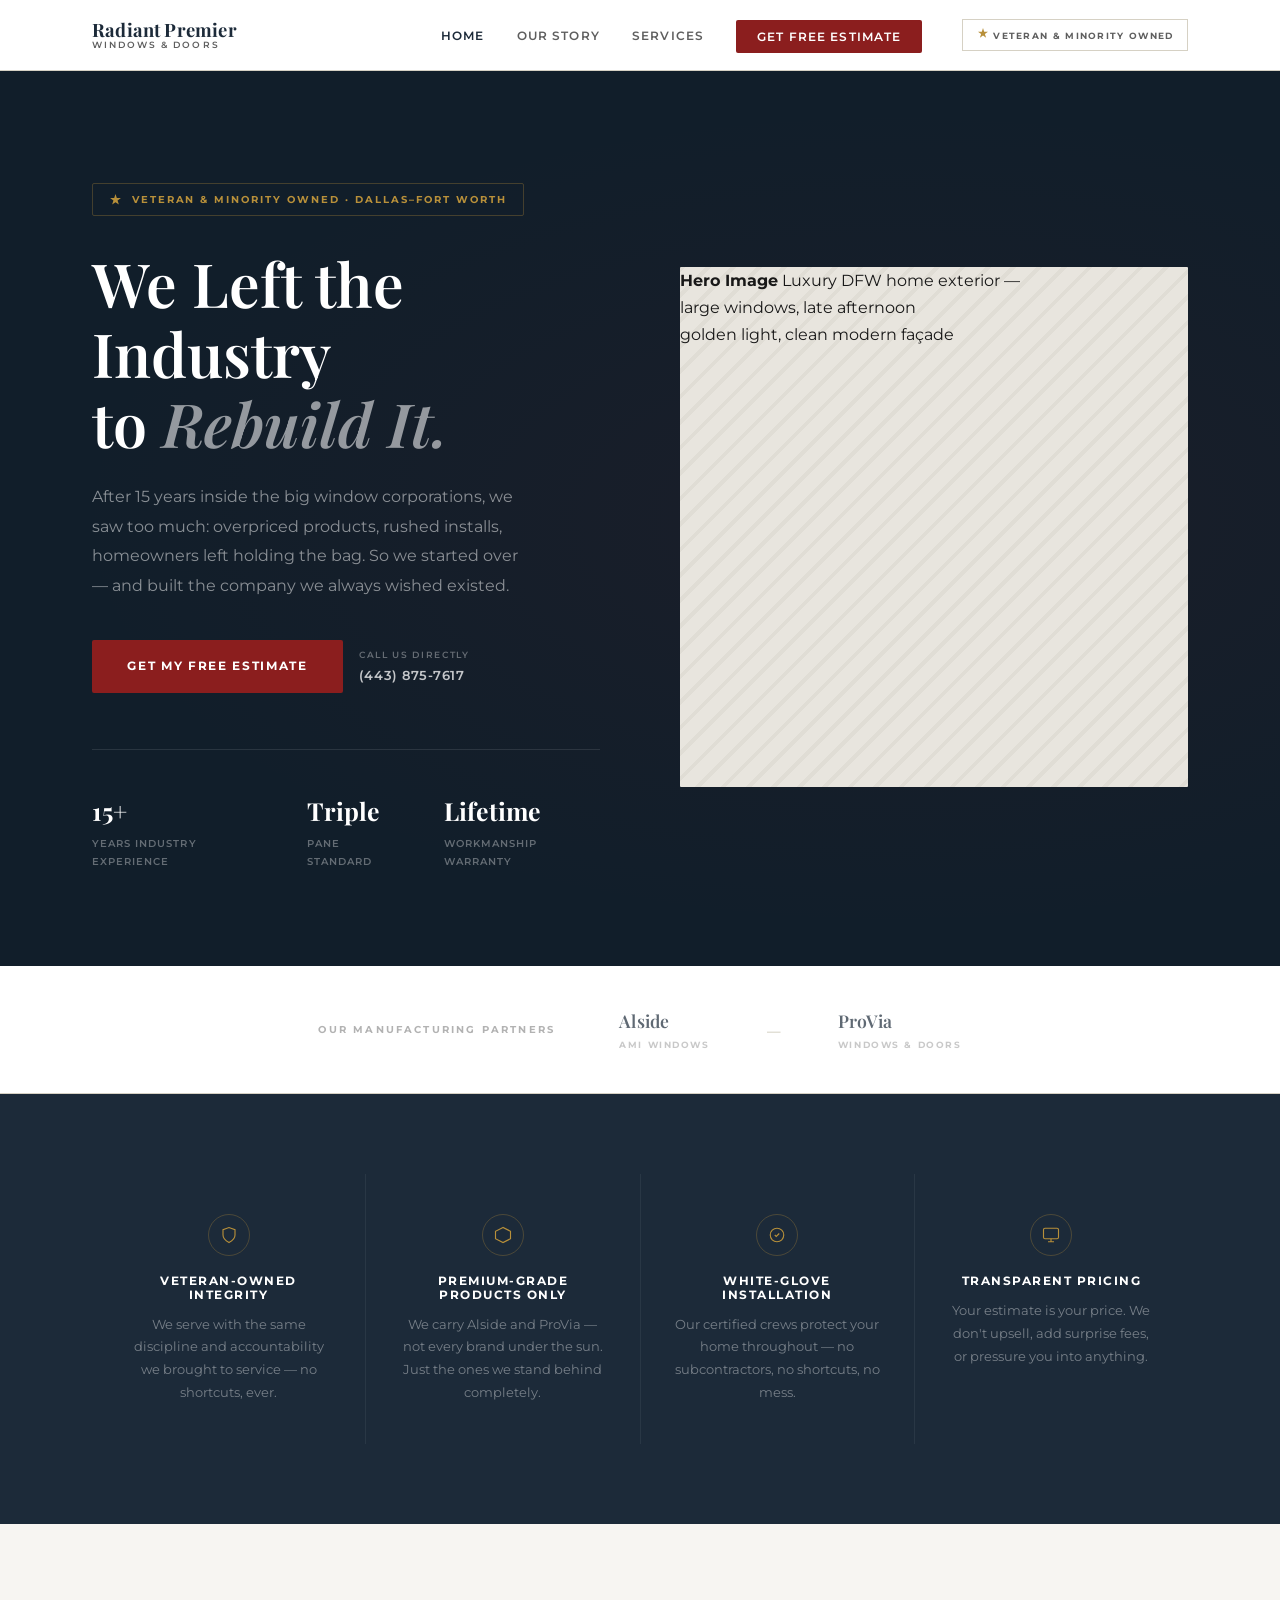
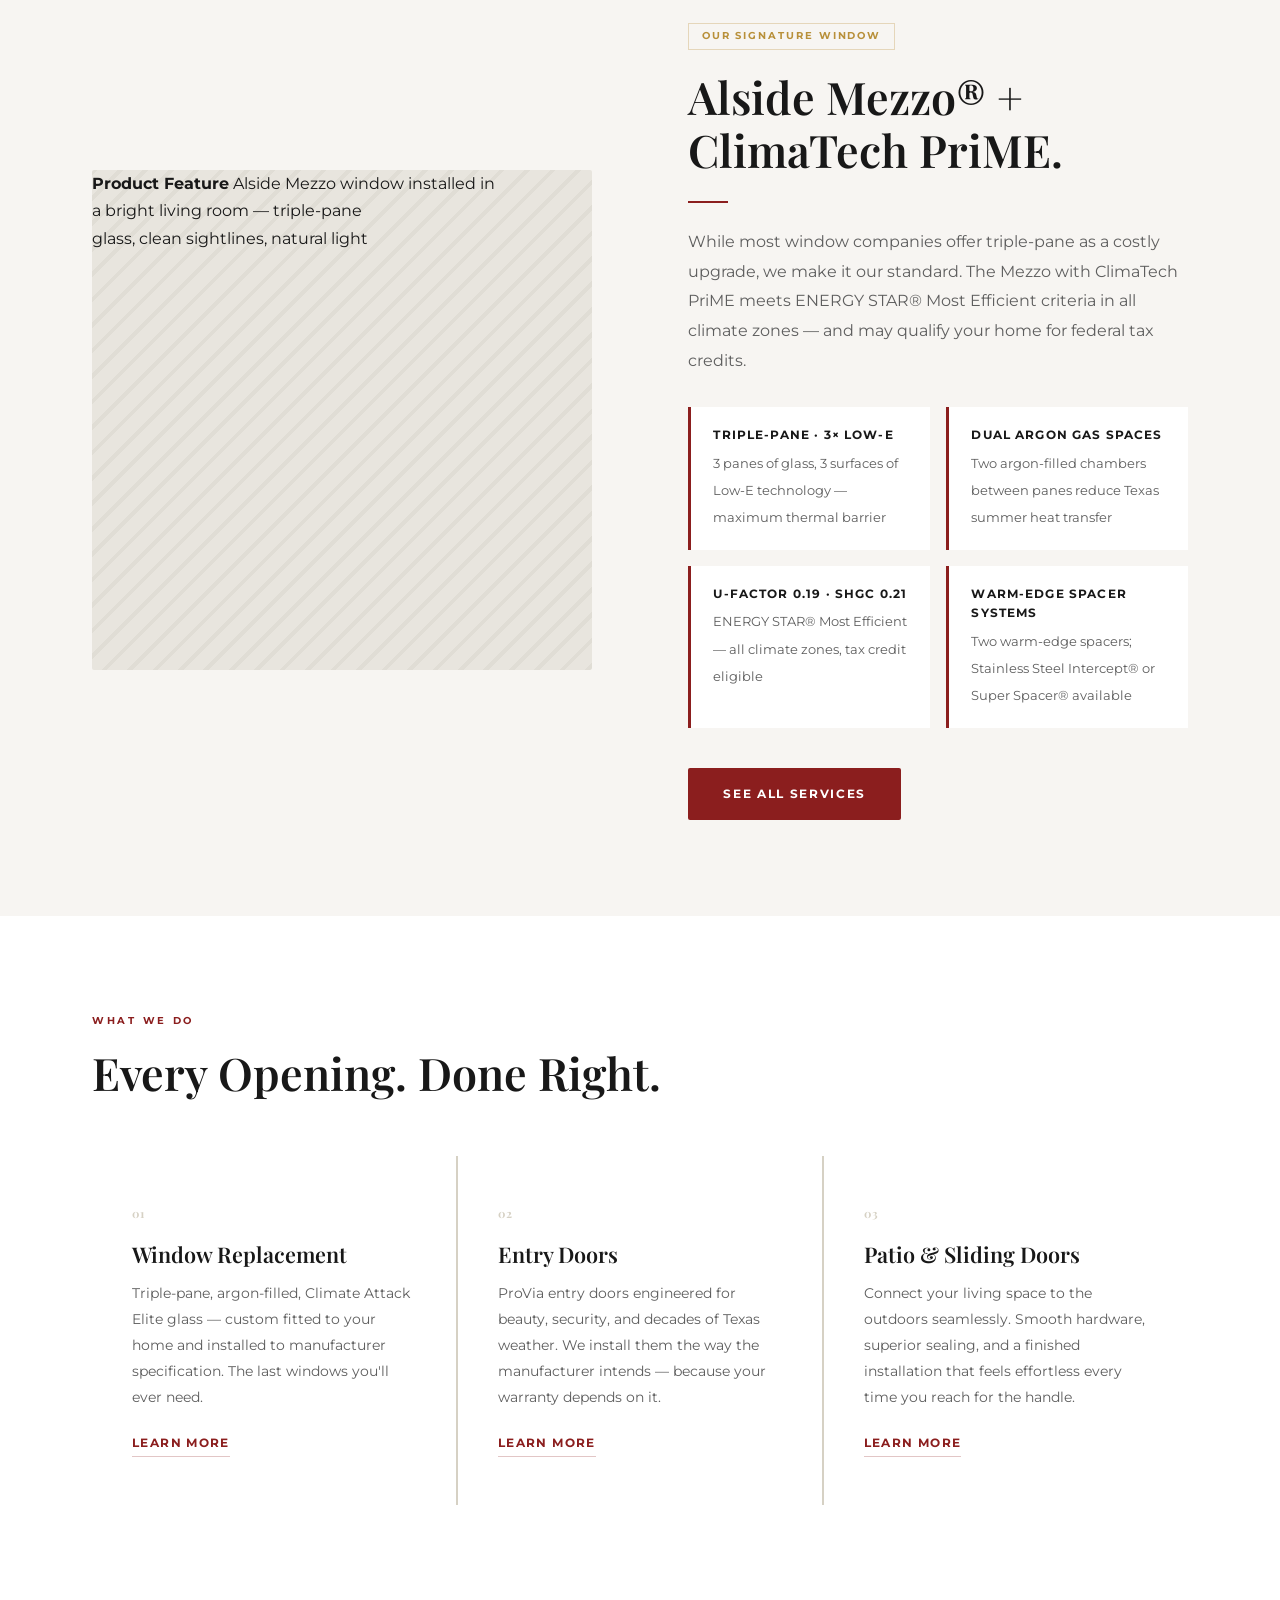
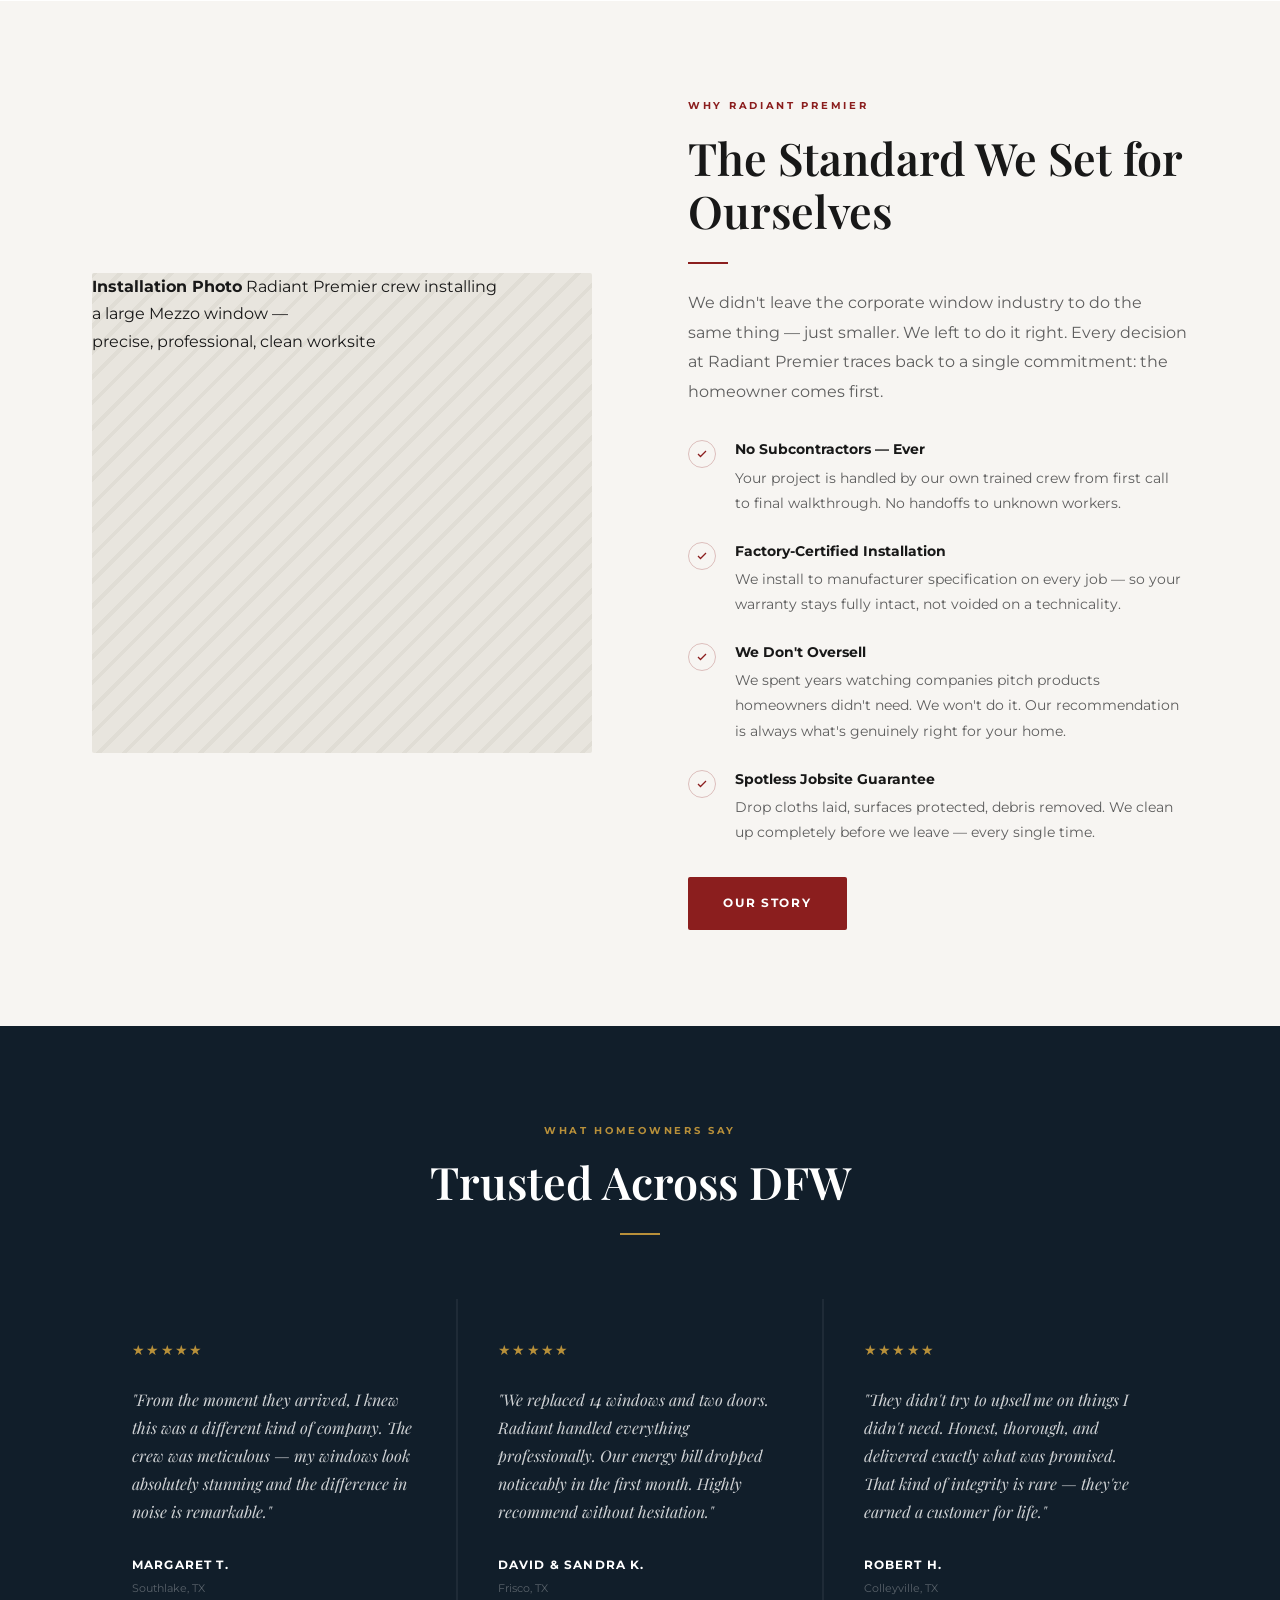
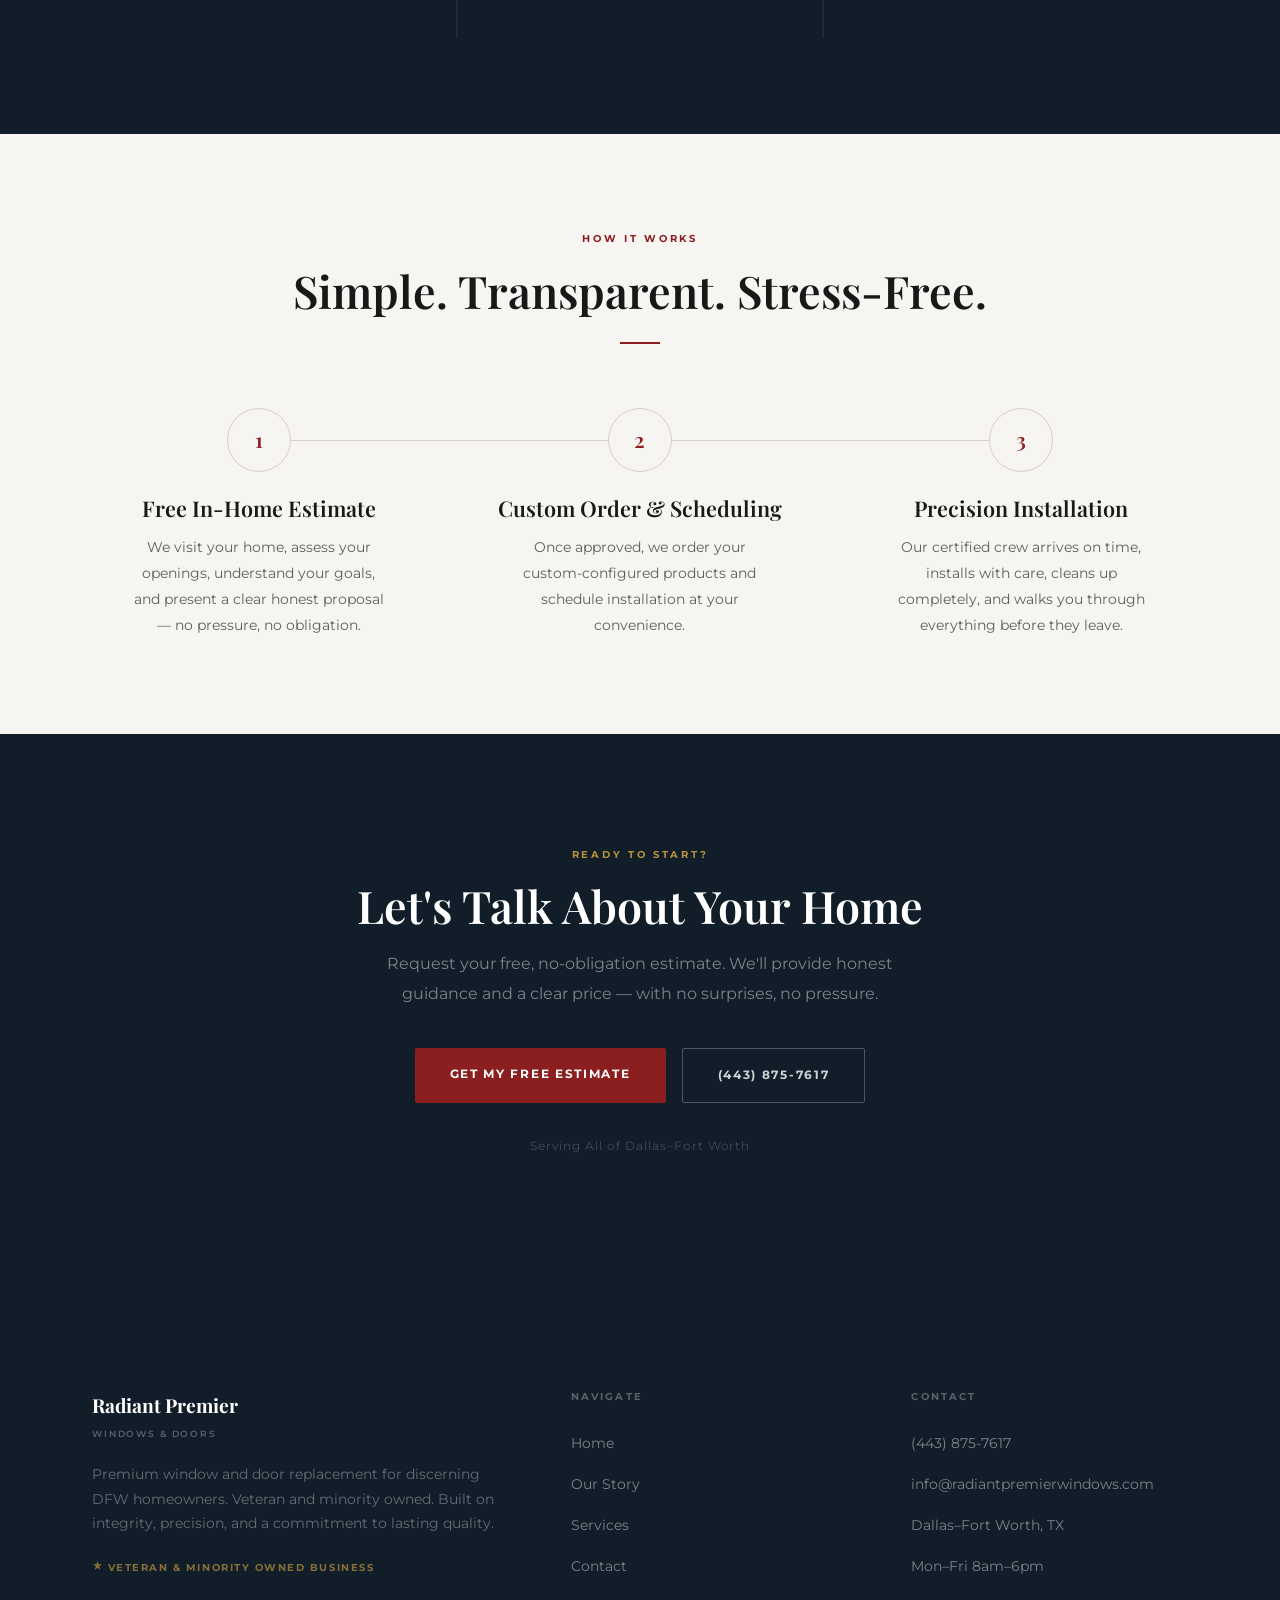
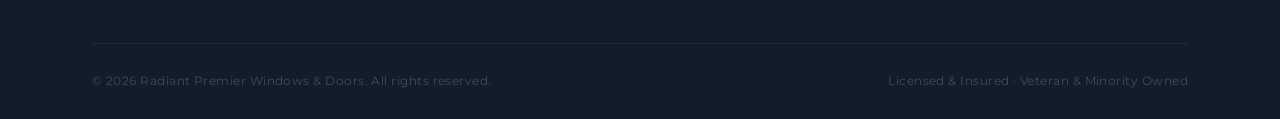
==== commit e7739bd5: "Fix broken URLs, rename style.ccs to style.css, and add contact.html - Fix all Google Fonts URLs (an" ====
--- a/index.html
+++ b/index.html
@@ -1,13 +1,13 @@
 <!DOCTYPE html>
-
 <html lang="en">
 <head>
   <meta charset="UTF-8" />
   <meta name="viewport" content="width=device-width, initial-scale=1.0" />
   <title>Radiant Premier Windows &amp; Doors — Dallas–Fort Worth</title>
   <meta name="description" content="Premium window and door replacement for DFW homeowners. Veteran &amp; minority owned. Factory-certified installation, no subcontractors, lifetime warranty.">
-  <link rel="preconnect" href="<https://fonts.googleapis.com>">
-  <link href="<https://fonts.googleapis.com/css2?family=Playfair+Display:ital,wght@0,400;0,500;0,600;0,700;1,400;1,500&family=Montserrat:wght@300;400;500;600;700&display=swap>" rel="stylesheet">
+  <link rel="preconnect" href="https://fonts.googleapis.com">
+  <link rel="preconnect" href="https://fonts.gstatic.com" crossorigin>
+  <link href="https://fonts.googleapis.com/css2?family=Playfair+Display:ital,wght@0,400;0,500;0,600;0,700;1,400;1,500&family=Montserrat:wght@300;400;500;600;700&display=swap" rel="stylesheet">
   <link rel="stylesheet" href="style.css">
   <style>
     /* ── HERO ── */
@@ -87,175 +87,173 @@
     .stat-label { font-size: 0.65rem; font-weight: 600; letter-spacing: 0.1em; text-transform: uppercase; color: rgba(255,255,255,0.35); }
     .hero-img { height: 520px; border-radius: 1px; }
 
-/* ── BRAND STRIP ── */
-.brand-strip {
-  background: var(--white);
-  padding: 2.5rem 0;
-  border-bottom: 1px solid var(--neutral);
-}
-.brand-strip-inner {
-  display: flex;
-  align-items: center;
-  justify-content: center;
-  gap: 4rem;
-  flex-wrap: wrap;
-}
-.brand-strip-label {
-  font-size: 0.62rem;
-  font-weight: 700;
-  letter-spacing: 0.22em;
-  text-transform: uppercase;
-  color: rgba(0,0,0,0.3);
-  white-space: nowrap;
-}
-.brand-names { display: flex; gap: 3.5rem; align-items: center; }
-.brand-name {
-  font-family: var(--font-serif);
-  font-size: 1.1rem;
-  font-weight: 600;
-  color: var(--navy);
-  opacity: 0.7;
-  letter-spacing: 0.01em;
-}
-.brand-name span { display: block; font-family: var(--font-sans); font-size: 0.55rem; font-weight: 700; letter-spacing: 0.18em; text-transform: uppercase; color: rgba(0,0,0,0.3); margin-top: 2px; }
-
-/* ── VALUE STRIP ── */
-.values { background: var(--navy); padding: 5rem 0; }
-.values-grid { display: grid; grid-template-columns: repeat(4,1fr); gap: 1px; background: rgba(255,255,255,0.06); }
-.value-item {
-  background: var(--navy);
-  padding: 2.5rem 2rem;
-  text-align: center;
-  transition: background 0.2s;
-}
-.value-item:hover { background: rgba(255,255,255,0.03); }
-.value-icon {
-  width: 42px; height: 42px;
-  border: 1px solid rgba(184,144,58,0.3);
-  border-radius: 50%;
-  display: flex; align-items: center; justify-content: center;
-  margin: 0 auto 1.2rem;
-}
-.value-icon svg { width: 18px; height: 18px; stroke: var(--gold); fill: none; stroke-width: 1.5; }
-.value-item h4 {
-  font-family: var(--font-sans);
-  font-size: 0.72rem; font-weight: 700; letter-spacing: 0.13em; text-transform: uppercase;
-  color: var(--white); margin-bottom: 0.6rem;
-}
-.value-item p { font-size: 0.82rem; color: rgba(255,255,255,0.4); line-height: 1.75; }
-
-/* ── MEZZO FEATURE ── */
-.mezzo { background: var(--bg); }
-.mezzo-inner { display: grid; grid-template-columns: 1fr 1fr; gap: 6rem; align-items: center; }
-.mezzo-img { height: 500px; }
-.mezzo-badge {
-  display: inline-block;
-  font-size: 0.6rem; font-weight: 700; letter-spacing: 0.2em; text-transform: uppercase;
-  color: var(--gold);
-  border: 1px solid rgba(184,144,58,0.3);
-  padding: 0.3rem 0.8rem;
-  margin-bottom: 1.2rem;
-}
-.mezzo h2 { margin-bottom: 0.75rem; }
-.mezzo-lead { font-size: 1rem; color: var(--text-secondary); line-height: 1.85; margin-bottom: 2rem; }
-.mezzo-specs { display: grid; grid-template-columns: 1fr 1fr; gap: 1rem; margin-bottom: 2.5rem; }
-.spec-item { background: var(--white); padding: 1.2rem 1.4rem; border-left: 3px solid var(--red); }
-.spec-item strong { display: block; font-size: 0.72rem; font-weight: 700; letter-spacing: 0.1em; text-transform: uppercase; color: var(--text); margin-bottom: 3px; }
-.spec-item span { font-size: 0.82rem; color: var(--text-secondary); }
-
-/* ── SERVICES ── */
-.services { background: var(--white); }
-.services-grid { display: grid; grid-template-columns: repeat(3, 1fr); gap: 1.5px; margin-top: 3.5rem; background: var(--neutral); }
-.service-card { background: var(--white); padding: 3rem 2.5rem; transition: background 0.2s; }
-.service-card:hover { background: var(--bg); }
-.service-num { font-family: var(--font-serif); font-size: 0.72rem; font-weight: 700; color: var(--neutral); letter-spacing: 0.1em; margin-bottom: 1.2rem; }
-.service-card h3 { margin-bottom: 0.75rem; }
-.service-card p { font-size: 0.88rem; line-height: 1.85; }
-.service-link { display: inline-block; margin-top: 1.5rem; font-size: 0.72rem; font-weight: 700; letter-spacing: 0.12em; text-transform: uppercase; color: var(--red); text-decoration: none; border-bottom: 1px solid rgba(139,30,30,0.25); padding-bottom: 2px; transition: border-color 0.2s; }
-.service-link:hover { border-color: var(--red); }
-
-/* ── WHY US ── */
-.why { background: var(--bg); }
-.why-inner { display: grid; grid-template-columns: 1fr 1fr; gap: 6rem; align-items: center; }
-.why-img { height: 480px; }
-.why-list { list-style: none; display: flex; flex-direction: column; gap: 1.5rem; margin-top: 2rem; }
-.why-list li { display: flex; gap: 1.2rem; align-items: flex-start; }
-.why-check { width: 28px; height: 28px; border: 1.5px solid rgba(139,30,30,0.25); border-radius: 50%; display: flex; align-items: center; justify-content: center; flex-shrink: 0; margin-top: 2px; }
-.why-check svg { width: 12px; height: 12px; stroke: var(--red); fill: none; stroke-width: 2.5; }
-.why-list li strong { display: block; font-size: 0.85rem; font-weight: 700; color: var(--text); margin-bottom: 4px; }
-.why-list li p { font-size: 0.85rem; }
-
-/* ── TESTIMONIALS ── */
-.testimonials { background: var(--navy-deep); padding: 6rem 0; }
-.testimonials .section-label { color: var(--gold); }
-.testimonials h2 { color: var(--white); }
-.testimonials .divider { background: var(--gold); }
-.testi-grid { display: grid; grid-template-columns: repeat(3,1fr); gap: 1.5px; margin-top: 4rem; background: rgba(255,255,255,0.06); }
-.testi-card { background: var(--navy-deep); padding: 2.5rem; }
-.stars { color: var(--gold); font-size: 0.85rem; letter-spacing: 0.1em; margin-bottom: 1.5rem; }
-.testi-text { font-family: var(--font-serif); font-size: 1rem; font-style: italic; color: rgba(255,255,255,0.8); line-height: 1.75; margin-bottom: 1.5rem; }
-.testi-author { font-size: 0.72rem; font-weight: 700; letter-spacing: 0.1em; text-transform: uppercase; color: var(--white); }
-.testi-location { font-size: 0.7rem; color: rgba(255,255,255,0.3); display: block; margin-top: 2px; }
-
-/* ── PROCESS ── */
-.process { background: var(--bg); }
-.process-grid { display: grid; grid-template-columns: repeat(3,1fr); gap: 3rem; margin-top: 4rem; position: relative; }
-.process-grid::before {
-  content: '';
-  position: absolute;
-  top: 32px; left: calc(16.66% + 1rem); right: calc(16.66% + 1rem);
-  height: 1px;
-  background: var(--neutral);
-}
-.process-step { text-align: center; }
-.process-num {
-  width: 64px; height: 64px;
-  border: 1.5px solid var(--neutral);
-  border-radius: 50%;
-  display: flex; align-items: center; justify-content: center;
-  margin: 0 auto 1.5rem;
-  font-family: var(--font-serif);
-  font-size: 1.3rem; font-weight: 600; color: var(--red);
-  background: var(--bg);
-  position: relative; z-index: 1;
-}
-.process-step h3 { margin-bottom: 0.75rem; }
-.process-step p { font-size: 0.88rem; max-width: 260px; margin: 0 auto; }
-
-/* ── FINAL CTA ── */
-.final-cta { background: var(--navy-deep); text-align: center; padding: 7rem 0; }
-.final-cta h2 { color: var(--white); margin-bottom: 1rem; }
-.final-cta > .container > p { max-width: 520px; margin: 0 auto 2.5rem; color: rgba(255,255,255,0.45); }
-.cta-actions { display: flex; justify-content: center; gap: 1rem; flex-wrap: wrap; }
-
-/* ── RESPONSIVE ── */
-@media (max-width: 900px) {
-  .hero-inner { grid-template-columns: 1fr; gap: 3rem; }
-  .hero-img { height: 300px; }
-  .hero-stats { gap: 1.5rem; }
-  .values-grid { grid-template-columns: repeat(2,1fr); }
-  .mezzo-inner { grid-template-columns: 1fr; gap: 3rem; }
-  .mezzo-img { height: 300px; }
-  .services-grid { grid-template-columns: 1fr; }
-  .why-inner { grid-template-columns: 1fr; gap: 3rem; }
-  .why-img { height: 300px; }
-  .testi-grid { grid-template-columns: 1fr; }
-  .process-grid { grid-template-columns: 1fr; gap: 2rem; }
-  .process-grid::before { display: none; }
-  .brand-names { gap: 2rem; }
-}
-@media (max-width: 600px) {
-  .values-grid { grid-template-columns: 1fr; }
-  .mezzo-specs { grid-template-columns: 1fr; }
-  .hero-stats { flex-direction: column; gap: 1rem; }
-}
-
+    /* ── BRAND STRIP ── */
+    .brand-strip {
+      background: var(--white);
+      padding: 2.5rem 0;
+      border-bottom: 1px solid var(--neutral);
+    }
+    .brand-strip-inner {
+      display: flex;
+      align-items: center;
+      justify-content: center;
+      gap: 4rem;
+      flex-wrap: wrap;
+    }
+    .brand-strip-label {
+      font-size: 0.62rem;
+      font-weight: 700;
+      letter-spacing: 0.22em;
+      text-transform: uppercase;
+      color: rgba(0,0,0,0.3);
+      white-space: nowrap;
+    }
+    .brand-names { display: flex; gap: 3.5rem; align-items: center; }
+    .brand-name {
+      font-family: var(--font-serif);
+      font-size: 1.1rem;
+      font-weight: 600;
+      color: var(--navy);
+      opacity: 0.7;
+      letter-spacing: 0.01em;
+    }
+    .brand-name span { display: block; font-family: var(--font-sans); font-size: 0.55rem; font-weight: 700; letter-spacing: 0.18em; text-transform: uppercase; color: rgba(0,0,0,0.3); margin-top: 2px; }
+
+    /* ── VALUE STRIP ── */
+    .values { background: var(--navy); padding: 5rem 0; }
+    .values-grid { display: grid; grid-template-columns: repeat(4,1fr); gap: 1px; background: rgba(255,255,255,0.06); }
+    .value-item {
+      background: var(--navy);
+      padding: 2.5rem 2rem;
+      text-align: center;
+      transition: background 0.2s;
+    }
+    .value-item:hover { background: rgba(255,255,255,0.03); }
+    .value-icon {
+      width: 42px; height: 42px;
+      border: 1px solid rgba(184,144,58,0.3);
+      border-radius: 50%;
+      display: flex; align-items: center; justify-content: center;
+      margin: 0 auto 1.2rem;
+    }
+    .value-icon svg { width: 18px; height: 18px; stroke: var(--gold); fill: none; stroke-width: 1.5; }
+    .value-item h4 {
+      font-family: var(--font-sans);
+      font-size: 0.72rem; font-weight: 700; letter-spacing: 0.13em; text-transform: uppercase;
+      color: var(--white); margin-bottom: 0.6rem;
+    }
+    .value-item p { font-size: 0.82rem; color: rgba(255,255,255,0.4); line-height: 1.75; }
+
+    /* ── MEZZO FEATURE ── */
+    .mezzo { background: var(--bg); }
+    .mezzo-inner { display: grid; grid-template-columns: 1fr 1fr; gap: 6rem; align-items: center; }
+    .mezzo-img { height: 500px; }
+    .mezzo-badge {
+      display: inline-block;
+      font-size: 0.6rem; font-weight: 700; letter-spacing: 0.2em; text-transform: uppercase;
+      color: var(--gold);
+      border: 1px solid rgba(184,144,58,0.3);
+      padding: 0.3rem 0.8rem;
+      margin-bottom: 1.2rem;
+    }
+    .mezzo h2 { margin-bottom: 0.75rem; }
+    .mezzo-lead { font-size: 1rem; color: var(--text-secondary); line-height: 1.85; margin-bottom: 2rem; }
+    .mezzo-specs { display: grid; grid-template-columns: 1fr 1fr; gap: 1rem; margin-bottom: 2.5rem; }
+    .spec-item { background: var(--white); padding: 1.2rem 1.4rem; border-left: 3px solid var(--red); }
+    .spec-item strong { display: block; font-size: 0.72rem; font-weight: 700; letter-spacing: 0.1em; text-transform: uppercase; color: var(--text); margin-bottom: 3px; }
+    .spec-item span { font-size: 0.82rem; color: var(--text-secondary); }
+
+    /* ── SERVICES ── */
+    .services { background: var(--white); }
+    .services-grid { display: grid; grid-template-columns: repeat(3, 1fr); gap: 1.5px; margin-top: 3.5rem; background: var(--neutral); }
+    .service-card { background: var(--white); padding: 3rem 2.5rem; transition: background 0.2s; }
+    .service-card:hover { background: var(--bg); }
+    .service-num { font-family: var(--font-serif); font-size: 0.72rem; font-weight: 700; color: var(--neutral); letter-spacing: 0.1em; margin-bottom: 1.2rem; }
+    .service-card h3 { margin-bottom: 0.75rem; }
+    .service-card p { font-size: 0.88rem; line-height: 1.85; }
+    .service-link { display: inline-block; margin-top: 1.5rem; font-size: 0.72rem; font-weight: 700; letter-spacing: 0.12em; text-transform: uppercase; color: var(--red); text-decoration: none; border-bottom: 1px solid rgba(139,30,30,0.25); padding-bottom: 2px; transition: border-color 0.2s; }
+    .service-link:hover { border-color: var(--red); }
+
+    /* ── WHY US ── */
+    .why { background: var(--bg); }
+    .why-inner { display: grid; grid-template-columns: 1fr 1fr; gap: 6rem; align-items: center; }
+    .why-img { height: 480px; }
+    .why-list { list-style: none; display: flex; flex-direction: column; gap: 1.5rem; margin-top: 2rem; }
+    .why-list li { display: flex; gap: 1.2rem; align-items: flex-start; }
+    .why-check { width: 28px; height: 28px; border: 1.5px solid rgba(139,30,30,0.25); border-radius: 50%; display: flex; align-items: center; justify-content: center; flex-shrink: 0; margin-top: 2px; }
+    .why-check svg { width: 12px; height: 12px; stroke: var(--red); fill: none; stroke-width: 2.5; }
+    .why-list li strong { display: block; font-size: 0.85rem; font-weight: 700; color: var(--text); margin-bottom: 4px; }
+    .why-list li p { font-size: 0.85rem; }
+
+    /* ── TESTIMONIALS ── */
+    .testimonials { background: var(--navy-deep); padding: 6rem 0; }
+    .testimonials .section-label { color: var(--gold); }
+    .testimonials h2 { color: var(--white); }
+    .testimonials .divider { background: var(--gold); }
+    .testi-grid { display: grid; grid-template-columns: repeat(3,1fr); gap: 1.5px; margin-top: 4rem; background: rgba(255,255,255,0.06); }
+    .testi-card { background: var(--navy-deep); padding: 2.5rem; }
+    .stars { color: var(--gold); font-size: 0.85rem; letter-spacing: 0.1em; margin-bottom: 1.5rem; }
+    .testi-text { font-family: var(--font-serif); font-size: 1rem; font-style: italic; color: rgba(255,255,255,0.8); line-height: 1.75; margin-bottom: 1.5rem; }
+    .testi-author { font-size: 0.72rem; font-weight: 700; letter-spacing: 0.1em; text-transform: uppercase; color: var(--white); }
+    .testi-location { font-size: 0.7rem; color: rgba(255,255,255,0.3); display: block; margin-top: 2px; }
+
+    /* ── PROCESS ── */
+    .process { background: var(--bg); }
+    .process-grid { display: grid; grid-template-columns: repeat(3,1fr); gap: 3rem; margin-top: 4rem; position: relative; }
+    .process-grid::before {
+      content: '';
+      position: absolute;
+      top: 32px; left: calc(16.66% + 1rem); right: calc(16.66% + 1rem);
+      height: 1px;
+      background: var(--neutral);
+    }
+    .process-step { text-align: center; }
+    .process-num {
+      width: 64px; height: 64px;
+      border: 1.5px solid var(--neutral);
+      border-radius: 50%;
+      display: flex; align-items: center; justify-content: center;
+      margin: 0 auto 1.5rem;
+      font-family: var(--font-serif);
+      font-size: 1.3rem; font-weight: 600; color: var(--red);
+      background: var(--bg);
+      position: relative; z-index: 1;
+    }
+    .process-step h3 { margin-bottom: 0.75rem; }
+    .process-step p { font-size: 0.88rem; max-width: 260px; margin: 0 auto; }
+
+    /* ── FINAL CTA ── */
+    .final-cta { background: var(--navy-deep); text-align: center; padding: 7rem 0; }
+    .final-cta h2 { color: var(--white); margin-bottom: 1rem; }
+    .final-cta > .container > p { max-width: 520px; margin: 0 auto 2.5rem; color: rgba(255,255,255,0.45); }
+    .cta-actions { display: flex; justify-content: center; gap: 1rem; flex-wrap: wrap; }
+
+    /* ── RESPONSIVE ── */
+    @media (max-width: 900px) {
+      .hero-inner { grid-template-columns: 1fr; gap: 3rem; }
+      .hero-img { height: 300px; }
+      .hero-stats { gap: 1.5rem; }
+      .values-grid { grid-template-columns: repeat(2,1fr); }
+      .mezzo-inner { grid-template-columns: 1fr; gap: 3rem; }
+      .mezzo-img { height: 300px; }
+      .services-grid { grid-template-columns: 1fr; }
+      .why-inner { grid-template-columns: 1fr; gap: 3rem; }
+      .why-img { height: 300px; }
+      .testi-grid { grid-template-columns: 1fr; }
+      .process-grid { grid-template-columns: 1fr; gap: 2rem; }
+      .process-grid::before { display: none; }
+      .brand-names { gap: 2rem; }
+    }
+    @media (max-width: 600px) {
+      .values-grid { grid-template-columns: 1fr; }
+      .mezzo-specs { grid-template-columns: 1fr; }
+      .hero-stats { flex-direction: column; gap: 1rem; }
+    }
   </style>
 </head>
 <body>
 
 <!-- NAV -->
-
 <nav>
   <div class="nav-inner">
     <a href="index.html" class="logo">
@@ -285,7 +283,6 @@
 </div>
 
 <!-- HERO -->
-
 <section class="hero">
   <div class="hero-inner">
     <div>
@@ -325,7 +322,6 @@
 </section>
 
 <!-- BRAND STRIP -->
-
 <div class="brand-strip">
   <div class="container">
     <div class="brand-strip-inner">
@@ -340,7 +336,6 @@
 </div>
 
 <!-- VALUE STRIP -->
-
 <div class="values">
   <div class="container">
     <div class="values-grid">
@@ -377,7 +372,6 @@
 </div>
 
 <!-- MEZZO FEATURE -->
-
 <section class="mezzo">
   <div class="container">
     <div class="mezzo-inner">
@@ -415,7 +409,6 @@
 </section>
 
 <!-- SERVICES -->
-
 <section class="services">
   <div class="container">
     <span class="section-label">What We Do</span>
@@ -444,7 +437,6 @@
 </section>
 
 <!-- WHY US -->
-
 <section class="why">
   <div class="container">
     <div class="why-inner">
@@ -494,7 +486,6 @@
 </section>
 
 <!-- TESTIMONIALS -->
-
 <section class="testimonials">
   <div class="container">
     <div style="text-align:center;">
@@ -526,7 +517,6 @@
 </section>
 
 <!-- PROCESS -->
-
 <section class="process">
   <div class="container">
     <div style="text-align:center;">
@@ -555,7 +545,6 @@
 </section>
 
 <!-- FINAL CTA -->
-
 <section class="final-cta" id="contact">
   <div class="container">
     <span class="section-label" style="color:var(--gold);">Ready to Start?</span>
@@ -570,7 +559,6 @@
 </section>
 
 <!-- FOOTER -->
-
 <footer>
   <div class="container">
     <div class="footer-grid">
--- a/style.css
+++ b/style.css
@@ -0,0 +1,436 @@
+/* ============================================================
+   RADIANT PREMIER WINDOWS & DOORS — style.css
+   Shared styles for all pages
+   ============================================================ */
+
+/* ── RESET & ROOT ── */
+*, *::before, *::after {
+  box-sizing: border-box;
+  margin: 0;
+  padding: 0;
+}
+
+:root {
+  --bg: #F7F5F2;
+  --white: #FFFFFF;
+  --text: #181818;
+  --text-secondary: #5E5E5E;
+  --red: #8B1E1E;
+  --red-dark: #6e1818;
+  --navy: #1C2A39;
+  --navy-deep: #111E2A;
+  --neutral: #D6D1C4;
+  --gold: #B8903A;
+  --font-serif: 'Playfair Display', Georgia, serif;
+  --font-sans: 'Montserrat', Helvetica, sans-serif;
+  --max: 1160px;
+  --radius: 2px;
+}
+
+html { scroll-behavior: smooth; }
+
+body {
+  font-family: var(--font-sans);
+  background: var(--bg);
+  color: var(--text);
+  font-size: 16px;
+  line-height: 1.7;
+  -webkit-font-smoothing: antialiased;
+}
+
+/* ── TYPOGRAPHY ── */
+h1, h2, h3, h4 {
+  font-family: var(--font-serif);
+  font-weight: 600;
+  line-height: 1.2;
+  color: var(--text);
+}
+h1 { font-size: clamp(2.6rem, 5.5vw, 4rem); }
+h2 { font-size: clamp(2rem, 4vw, 2.8rem); }
+h3 { font-size: 1.35rem; }
+h4 { font-size: 1rem; }
+p  { color: var(--text-secondary); line-height: 1.85; }
+
+/* ── LAYOUT ── */
+.container {
+  max-width: var(--max);
+  margin: 0 auto;
+  padding: 0 2rem;
+}
+section { padding: 6rem 0; }
+
+/* ── LABELS & DIVIDERS ── */
+.section-label {
+  font-size: 0.65rem;
+  font-weight: 700;
+  letter-spacing: 0.26em;
+  text-transform: uppercase;
+  color: var(--red);
+  margin-bottom: 1rem;
+  display: block;
+}
+.section-label-gold { color: var(--gold); }
+
+.divider {
+  width: 40px;
+  height: 2px;
+  background: var(--red);
+  margin: 1.5rem 0;
+}
+.divider.center { margin: 1.5rem auto; }
+.divider-gold { background: var(--gold); }
+
+/* ── BUTTONS ── */
+.btn {
+  display: inline-block;
+  background: var(--red);
+  color: var(--white);
+  font-family: var(--font-sans);
+  font-size: 0.75rem;
+  font-weight: 700;
+  letter-spacing: 0.14em;
+  text-transform: uppercase;
+  padding: 1rem 2.2rem;
+  border: none;
+  border-radius: var(--radius);
+  cursor: pointer;
+  text-decoration: none;
+  transition: background 0.2s, transform 0.15s;
+}
+.btn:hover { background: var(--red-dark); transform: translateY(-1px); }
+
+.btn-ghost {
+  background: transparent;
+  color: rgba(255,255,255,0.8);
+  border: 1px solid rgba(255,255,255,0.25);
+}
+.btn-ghost:hover { background: rgba(255,255,255,0.07); transform: translateY(-1px); }
+
+.btn-outline {
+  background: transparent;
+  color: var(--white);
+  border: 1px solid rgba(255,255,255,0.25);
+}
+.btn-outline:hover { background: rgba(255,255,255,0.06); transform: translateY(-1px); }
+
+/* ── IMAGE PLACEHOLDER ── */
+.img-ph {
+  background: repeating-linear-gradient(
+    135deg,
+    #e0ddd5 0, #e0ddd5 4px,
+    #e8e5de 4px, #e8e5de 18px
+  );
+  display: block;
+  width: 100%;
+  border-radius: var(--radius);
+}
+
+/* ── UTILITY ── */
+.cta-actions {
+  display: flex;
+  justify-content: center;
+  gap: 1rem;
+  flex-wrap: wrap;
+}
+
+/* ── NAVIGATION ── */
+nav {
+  position: sticky;
+  top: 0;
+  z-index: 100;
+  background: var(--white);
+  border-bottom: 1px solid var(--neutral);
+}
+
+.nav-inner {
+  max-width: var(--max);
+  margin: 0 auto;
+  padding: 0 2rem;
+  height: 70px;
+  display: flex;
+  align-items: center;
+  gap: 2.5rem;
+}
+
+.logo {
+  text-decoration: none;
+  display: flex;
+  flex-direction: column;
+  line-height: 1.15;
+  margin-right: auto;
+}
+
+.logo-name {
+  font-family: var(--font-serif);
+  font-size: 1.15rem;
+  font-weight: 700;
+  color: var(--navy);
+  letter-spacing: 0.01em;
+}
+
+.logo-tag {
+  font-size: 0.58rem;
+  font-weight: 600;
+  letter-spacing: 0.22em;
+  text-transform: uppercase;
+  color: var(--text-secondary);
+}
+
+.nav-links {
+  list-style: none;
+  display: flex;
+  align-items: center;
+  gap: 2rem;
+}
+
+.nav-links a {
+  font-size: 0.72rem;
+  font-weight: 600;
+  letter-spacing: 0.1em;
+  text-transform: uppercase;
+  text-decoration: none;
+  color: var(--text-secondary);
+  transition: color 0.2s;
+}
+
+.nav-links a:hover,
+.nav-links a.active {
+  color: var(--navy);
+}
+
+.nav-cta {
+  background: var(--red);
+  color: var(--white) !important;
+  padding: 0.6rem 1.3rem;
+  border-radius: var(--radius);
+  transition: background 0.2s !important;
+}
+
+.nav-cta:hover {
+  background: var(--red-dark);
+  color: var(--white) !important;
+}
+
+.vet-badge {
+  font-size: 0.58rem;
+  font-weight: 700;
+  letter-spacing: 0.14em;
+  text-transform: uppercase;
+  color: var(--text-secondary);
+  border: 1px solid var(--neutral);
+  padding: 0.4rem 0.85rem;
+  white-space: nowrap;
+}
+
+.hamburger {
+  display: none;
+  flex-direction: column;
+  gap: 5px;
+  background: none;
+  border: none;
+  cursor: pointer;
+  padding: 4px;
+}
+
+.hamburger span {
+  display: block;
+  width: 22px;
+  height: 2px;
+  background: var(--text);
+  border-radius: 1px;
+  transition: 0.2s;
+}
+
+.mobile-menu {
+  display: none;
+  position: fixed;
+  top: 70px;
+  left: 0;
+  right: 0;
+  background: var(--white);
+  border-bottom: 1px solid var(--neutral);
+  padding: 1.5rem 2rem;
+  z-index: 99;
+  flex-direction: column;
+  gap: 0;
+}
+
+.mobile-menu.open {
+  display: flex;
+}
+
+.mobile-menu a {
+  font-size: 0.78rem;
+  font-weight: 600;
+  letter-spacing: 0.1em;
+  text-transform: uppercase;
+  text-decoration: none;
+  color: var(--text);
+  padding: 0.9rem 0;
+  border-bottom: 1px solid var(--neutral);
+  transition: color 0.2s;
+}
+
+.mobile-menu a:last-child {
+  border-bottom: none;
+  color: var(--red);
+}
+
+/* ── PAGE HERO (interior pages base) ── */
+.page-hero {
+  background: var(--navy);
+  padding: 7rem 0 6rem;
+  position: relative;
+  overflow: hidden;
+}
+
+.page-hero::before {
+  content: '';
+  position: absolute;
+  inset: 0;
+  background: radial-gradient(ellipse at 80% 40%, rgba(139,30,30,0.08) 0%, transparent 55%);
+  pointer-events: none;
+}
+
+.page-hero-inner {
+  max-width: var(--max);
+  margin: 0 auto;
+  padding: 0 2rem;
+  position: relative;
+  z-index: 1;
+}
+
+.page-hero h1 {
+  color: var(--white);
+  margin-bottom: 1.25rem;
+}
+
+.lead {
+  font-size: 1.05rem;
+  color: rgba(255,255,255,0.5);
+  max-width: 560px;
+  line-height: 1.85;
+  margin-bottom: 2.5rem;
+}
+
+.page-hero-actions {
+  display: flex;
+  gap: 1rem;
+  flex-wrap: wrap;
+}
+
+/* ── FOOTER ── */
+footer {
+  background: var(--navy-deep);
+  padding: 5rem 0 0;
+}
+
+.footer-grid {
+  display: grid;
+  grid-template-columns: 1.5fr 1fr 1fr;
+  gap: 4rem;
+  padding-bottom: 4rem;
+  border-bottom: 1px solid rgba(255,255,255,0.06);
+}
+
+.footer-logo-name {
+  font-family: var(--font-serif);
+  font-size: 1.2rem;
+  font-weight: 700;
+  color: var(--white);
+  margin-bottom: 0.3rem;
+}
+
+.footer-logo-tag {
+  font-size: 0.58rem;
+  font-weight: 600;
+  letter-spacing: 0.2em;
+  text-transform: uppercase;
+  color: rgba(255,255,255,0.3);
+  display: block;
+  margin-bottom: 1.25rem;
+}
+
+.footer-desc {
+  font-size: 0.85rem;
+  color: rgba(255,255,255,0.35);
+  line-height: 1.8;
+  margin-bottom: 1.5rem;
+}
+
+.footer-vet {
+  font-size: 0.6rem;
+  font-weight: 700;
+  letter-spacing: 0.16em;
+  text-transform: uppercase;
+  color: var(--gold);
+  opacity: 0.7;
+}
+
+.footer-col h5 {
+  font-family: var(--font-sans);
+  font-size: 0.6rem;
+  font-weight: 700;
+  letter-spacing: 0.22em;
+  text-transform: uppercase;
+  color: rgba(255,255,255,0.3);
+  margin-bottom: 1.5rem;
+}
+
+.footer-col ul {
+  list-style: none;
+  display: flex;
+  flex-direction: column;
+  gap: 0.85rem;
+}
+
+.footer-col ul li a,
+.footer-col ul li span {
+  font-size: 0.85rem;
+  color: rgba(255,255,255,0.45);
+  text-decoration: none;
+  transition: color 0.2s;
+}
+
+.footer-col ul li a:hover {
+  color: var(--white);
+}
+
+.footer-bottom {
+  padding: 1.75rem 0;
+  display: flex;
+  justify-content: space-between;
+  align-items: center;
+  flex-wrap: wrap;
+  gap: 0.75rem;
+  font-size: 0.72rem;
+  color: rgba(255,255,255,0.2);
+  letter-spacing: 0.04em;
+}
+
+/* ── RESPONSIVE ── */
+@media (max-width: 900px) {
+  .nav-links,
+  .vet-badge {
+    display: none;
+  }
+
+  .hamburger {
+    display: flex;
+  }
+
+  .footer-grid {
+    grid-template-columns: 1fr;
+    gap: 2.5rem;
+  }
+
+  .page-hero {
+    padding: 5rem 0 4rem;
+  }
+}
+
+@media (max-width: 600px) {
+  section { padding: 4rem 0; }
+  .container { padding: 0 1.25rem; }
+  .footer-bottom { flex-direction: column; text-align: center; }
+}
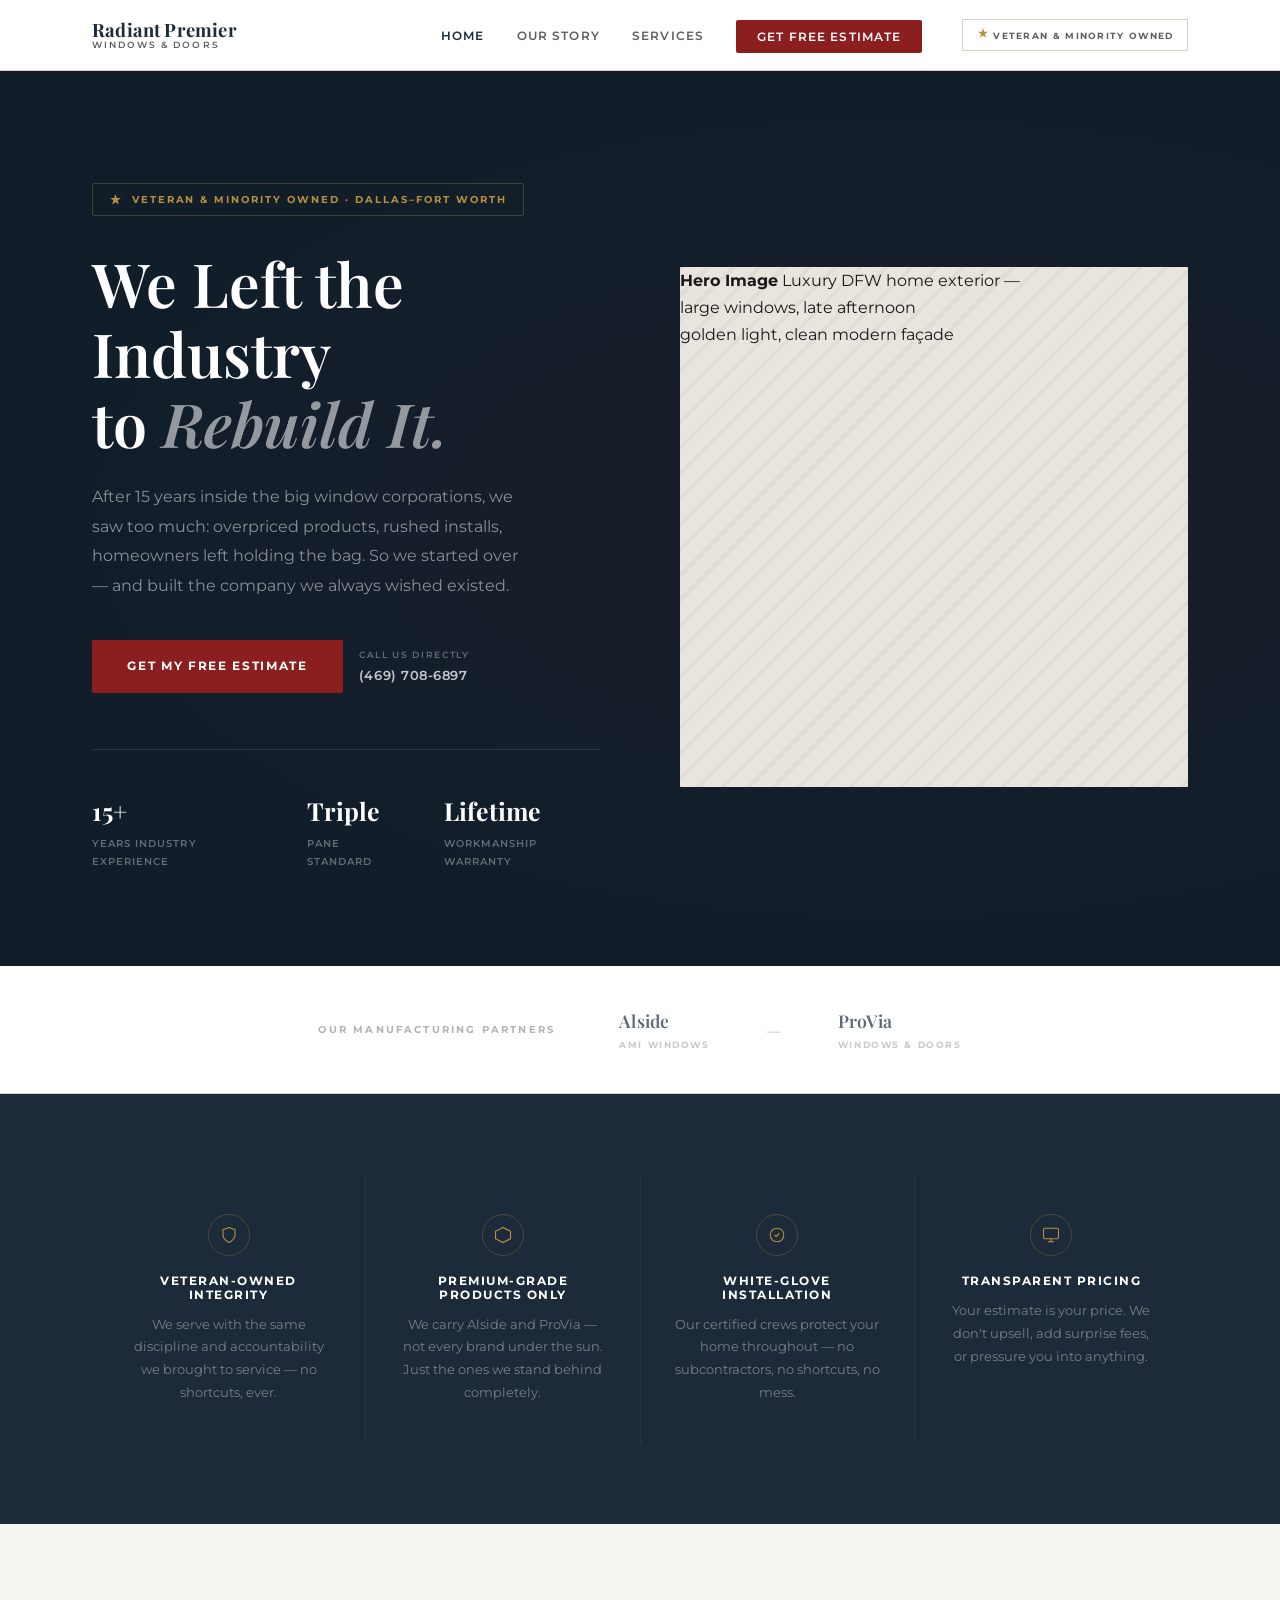
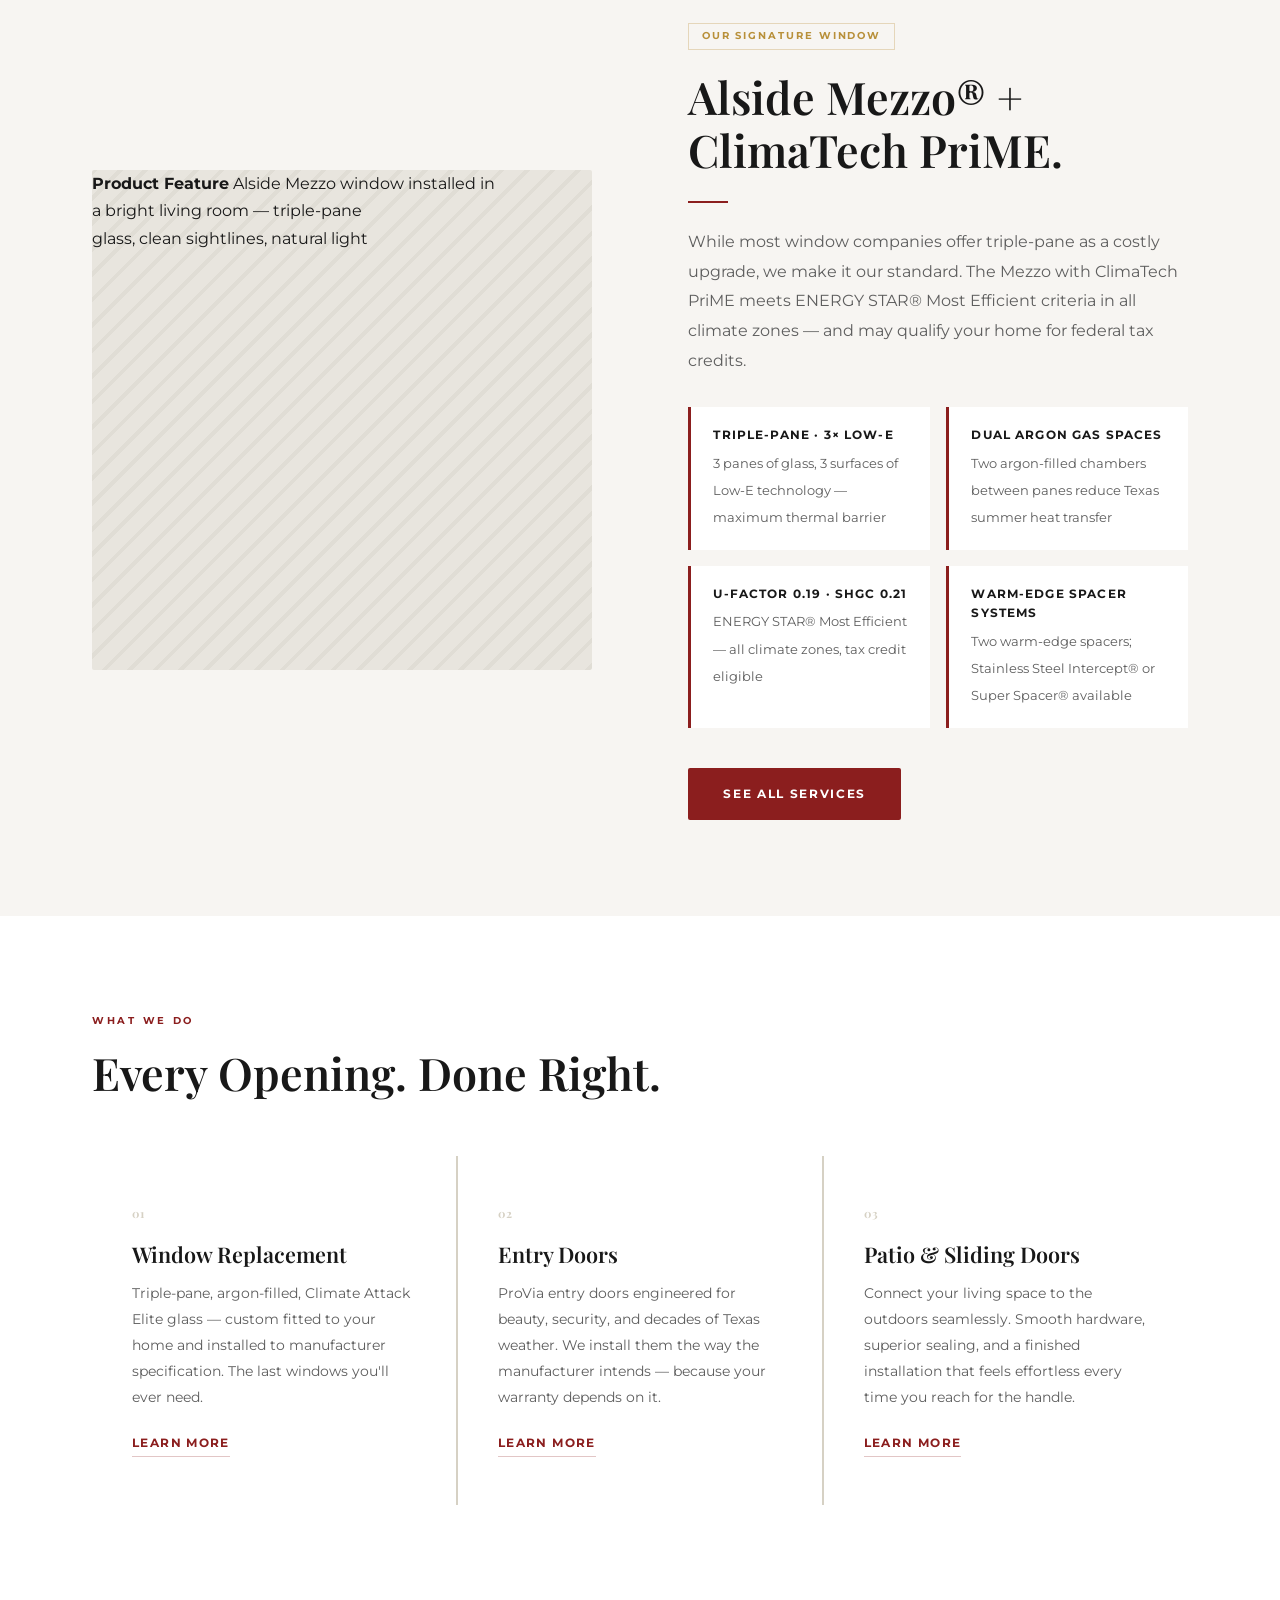
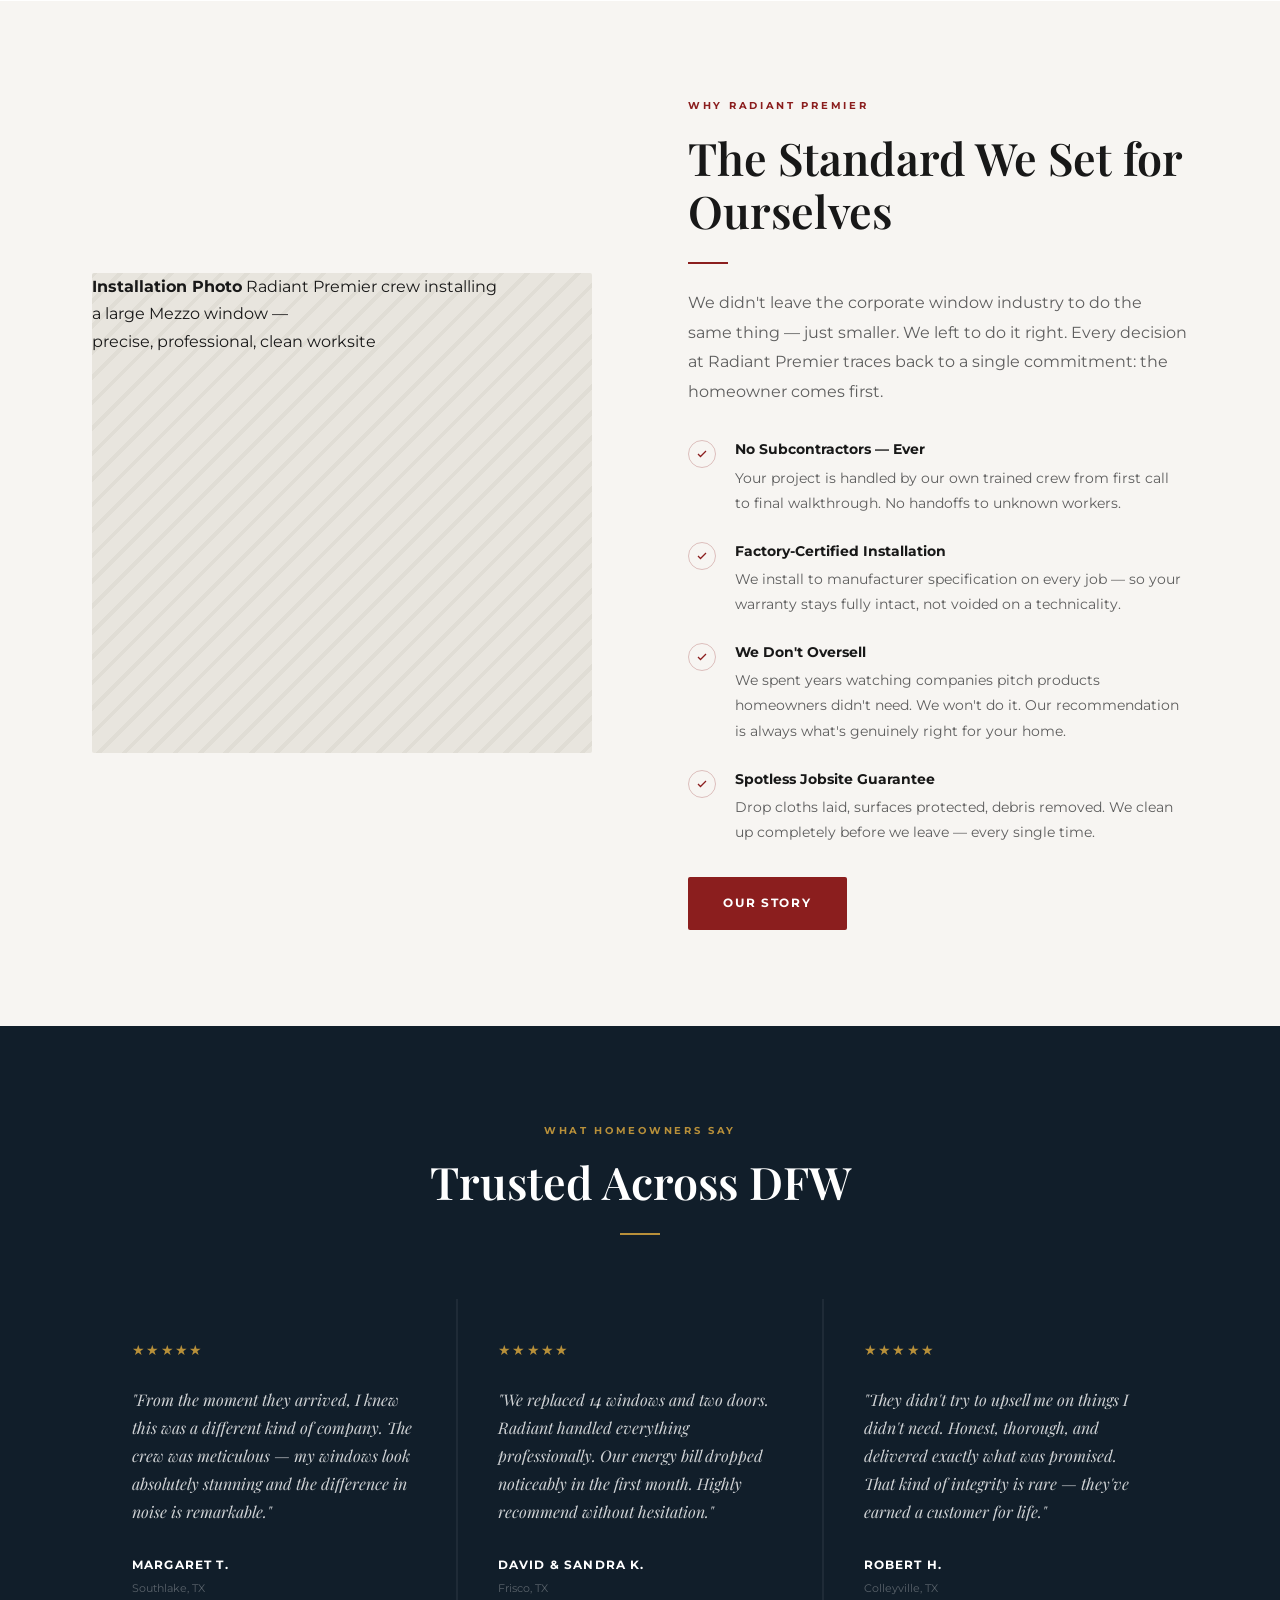
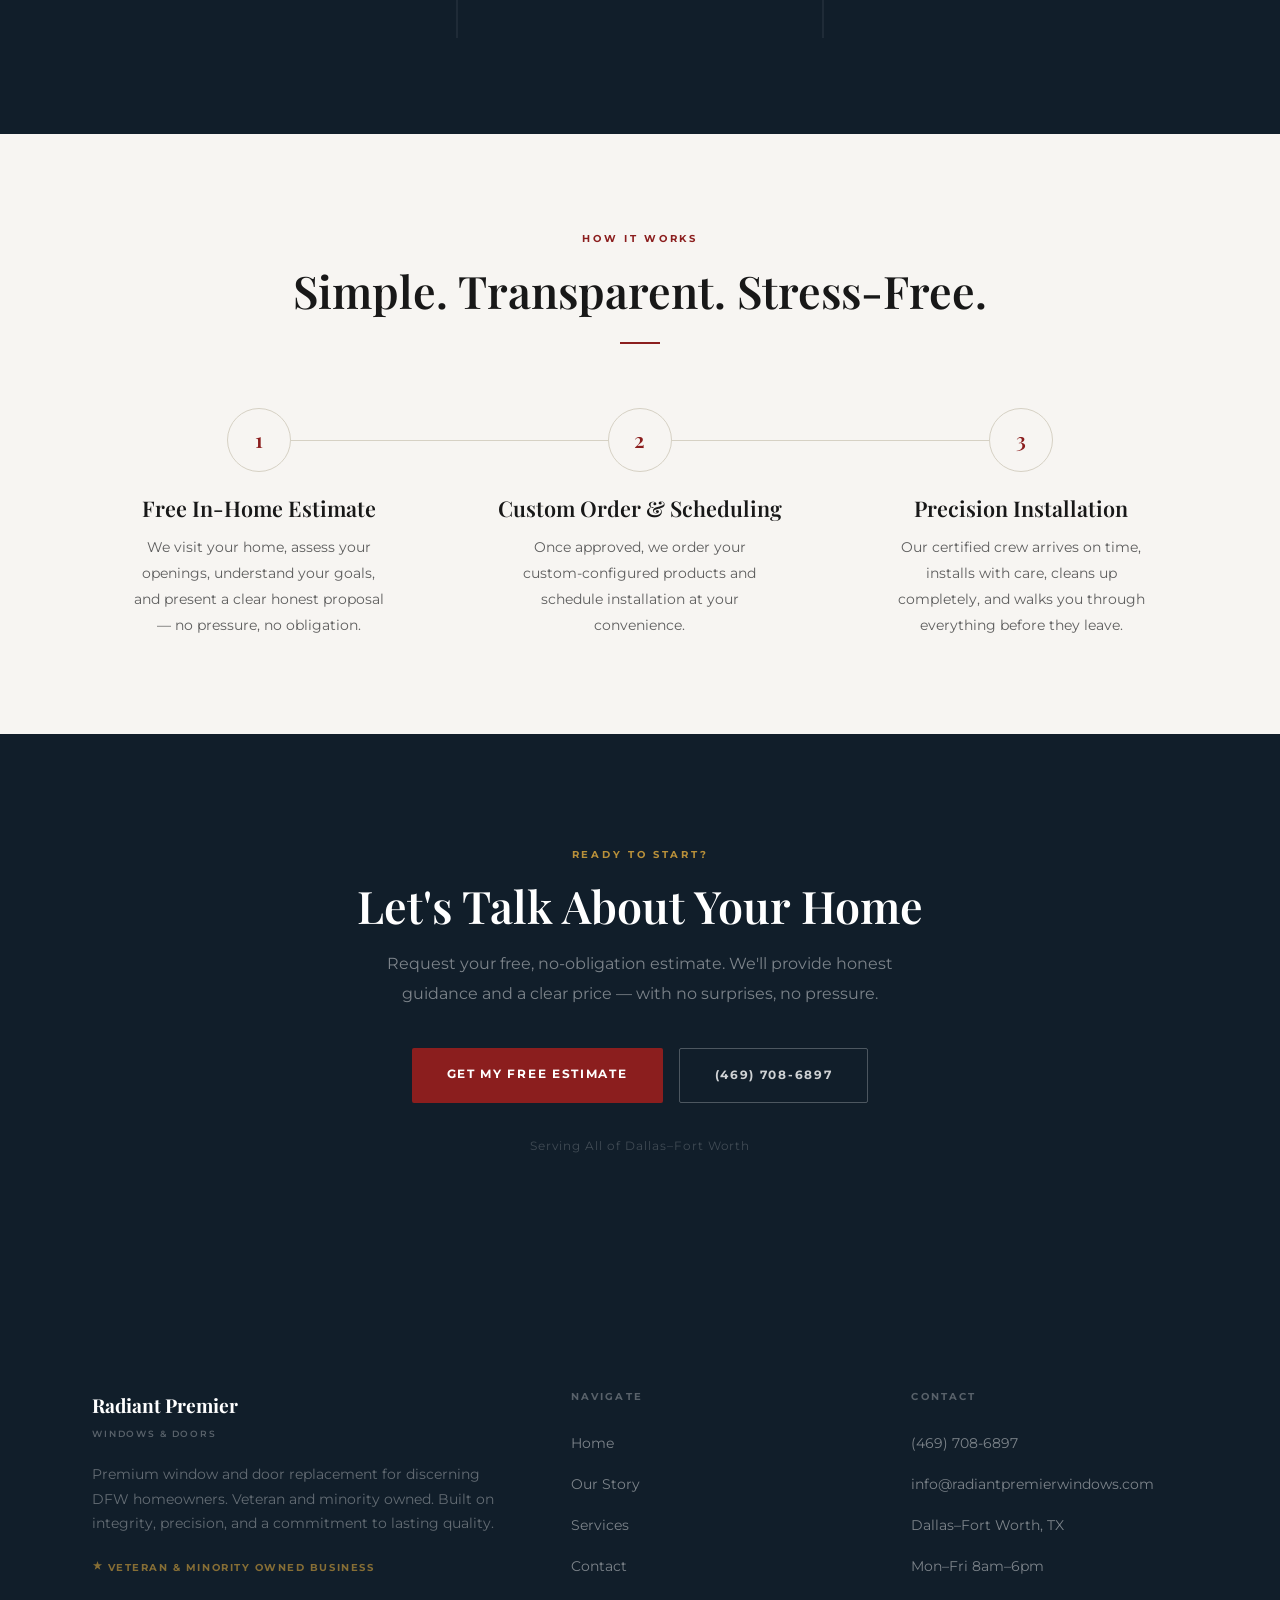
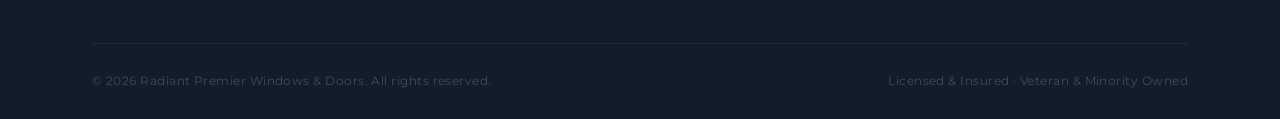
==== commit 611d9b18: "Update phone number across site" ====
--- a/index.html
+++ b/index.html
@@ -294,9 +294,9 @@
       <p class="hero-sub">After 15 years inside the big window corporations, we saw too much: overpriced products, rushed installs, homeowners left holding the bag. So we started over — and built the company we always wished existed.</p>
       <div class="hero-actions">
         <a href="contact.html" class="btn">Get My Free Estimate</a>
-        <a href="tel:4438757617" class="hero-phone">
+        <a href="tel:14697086897" class="hero-phone">
           <span>Call us directly</span>
-          (443) 875-7617
+          (469) 708-6897
         </a>
       </div>
       <div class="hero-stats">
@@ -552,7 +552,7 @@
     <p>Request your free, no-obligation estimate. We'll provide honest guidance and a clear price — with no surprises, no pressure.</p>
     <div class="cta-actions">
       <a href="contact.html" class="btn">Get My Free Estimate</a>
-      <a href="tel:4438757617" class="btn btn-ghost">(443) 875-7617</a>
+      <a href="tel:14697086897" class="btn btn-ghost">(469) 708-6897</a>
     </div>
     <p style="margin-top:2rem; font-size:0.75rem; color:rgba(255,255,255,0.2); letter-spacing:0.08em;">Serving All of Dallas–Fort Worth</p>
   </div>
@@ -583,7 +583,7 @@
       <div class="footer-col">
         <h5>Contact</h5>
         <ul>
-          <li><a href="tel:4438757617">(443) 875-7617</a></li>
+          <li><a href="tel:14697086897">(469) 708-6897</a></li>
           <li><a href="mailto:info@radiantpremierwindows.com">info@radiantpremierwindows.com</a></li>
           <li><span>Dallas–Fort Worth, TX</span></li>
           <li><span>Mon–Fri 8am–6pm</span></li>
